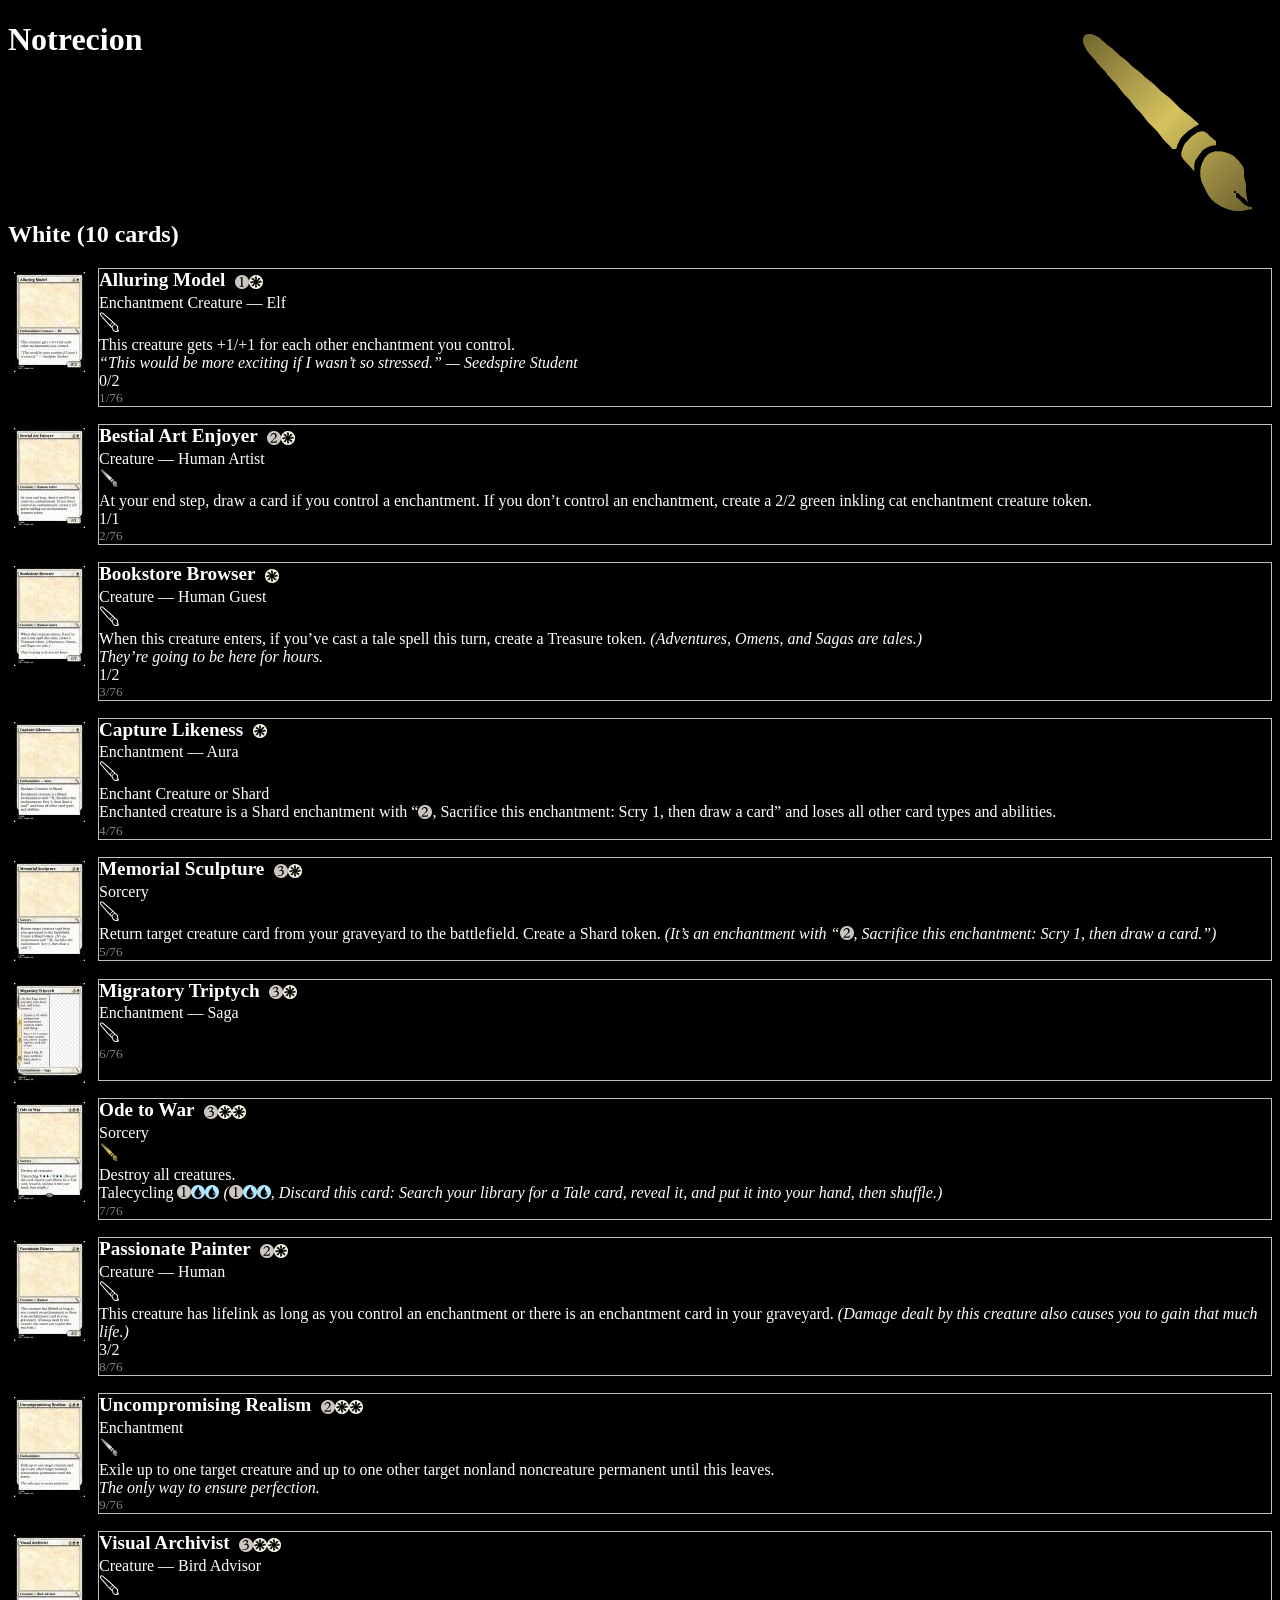
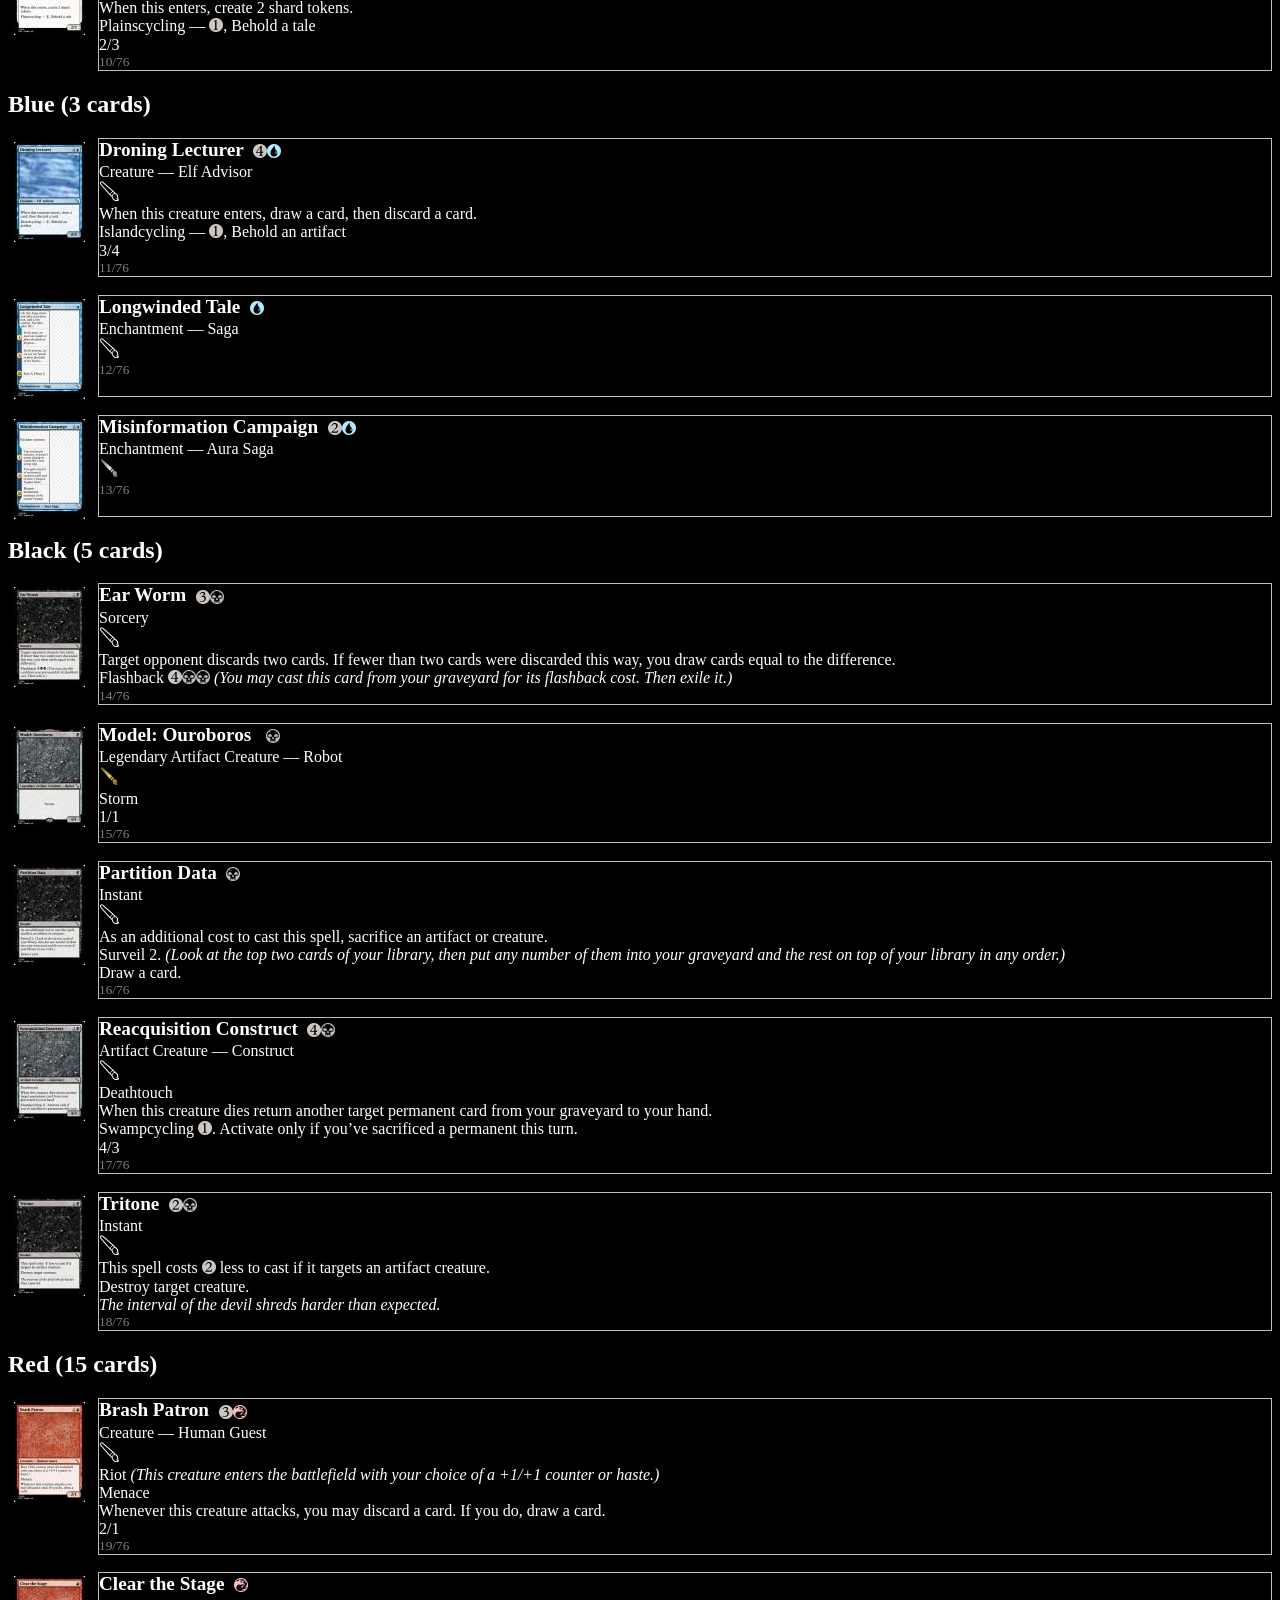
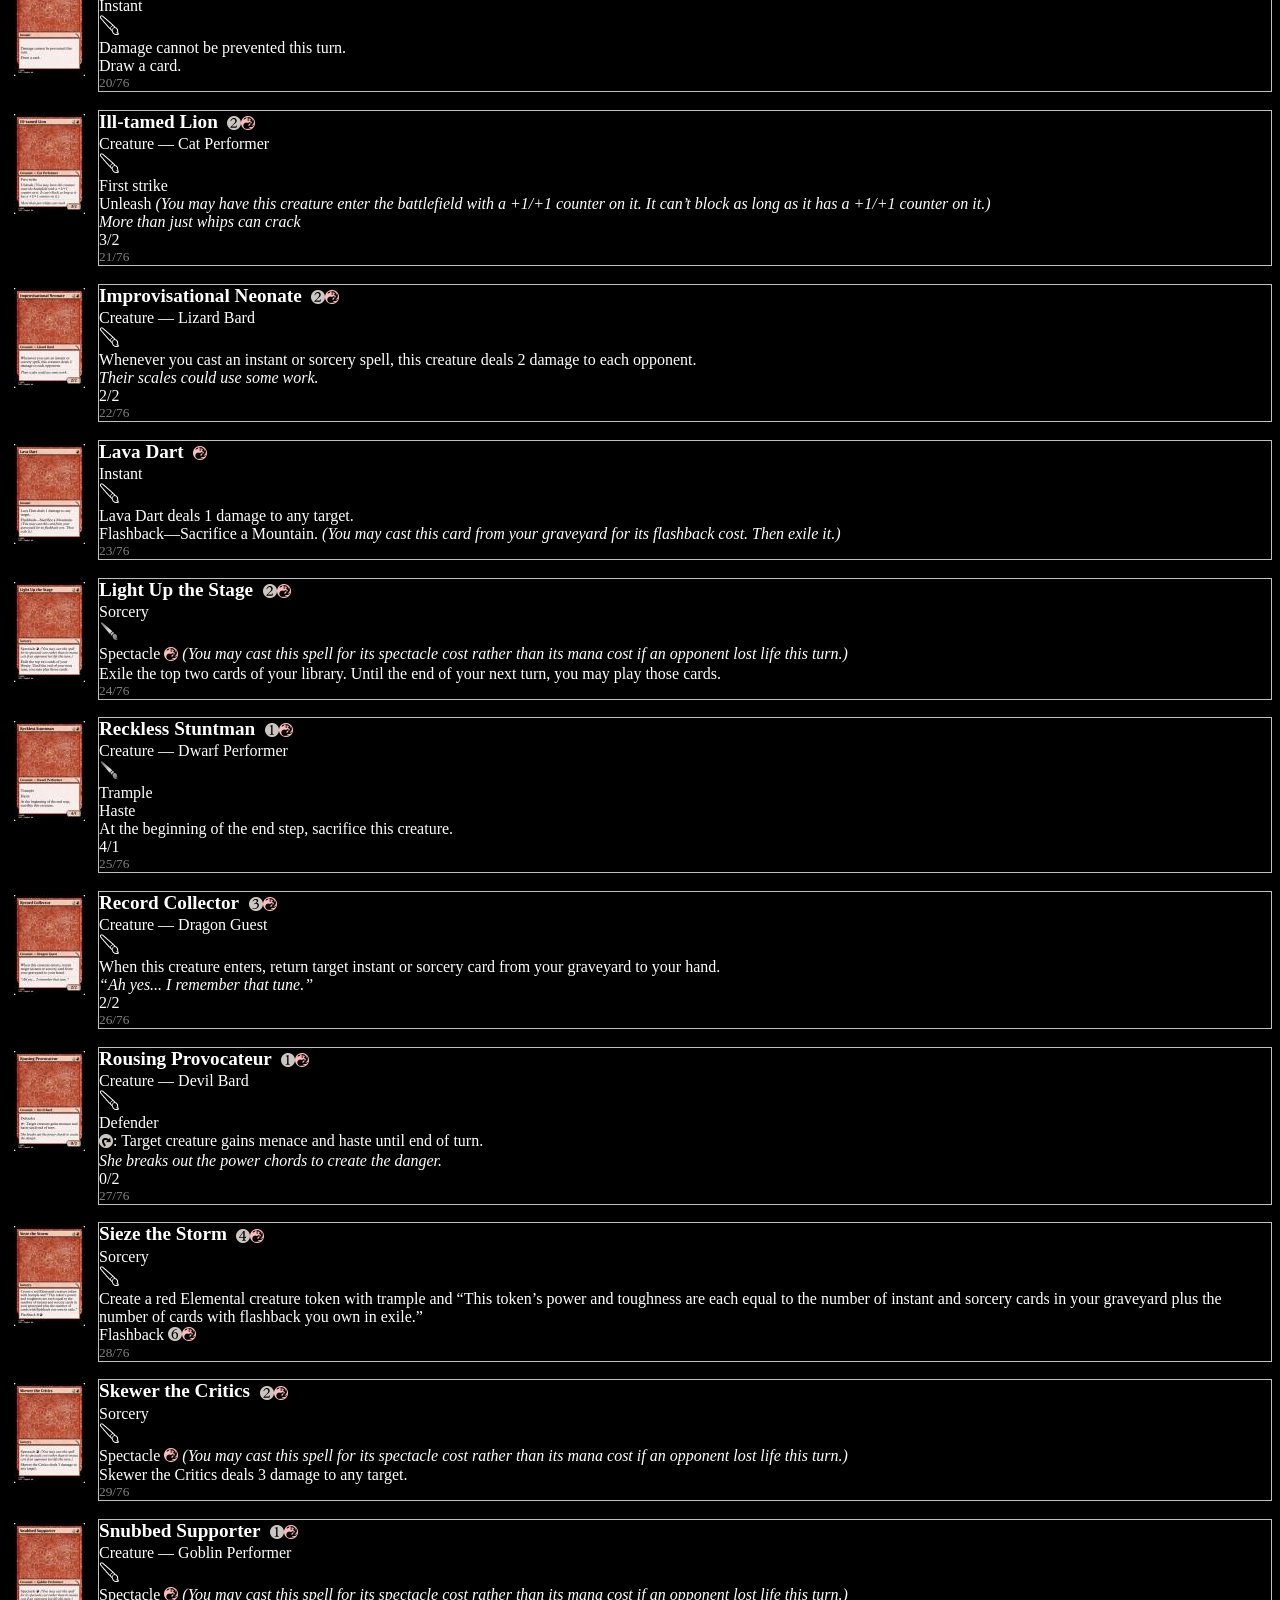
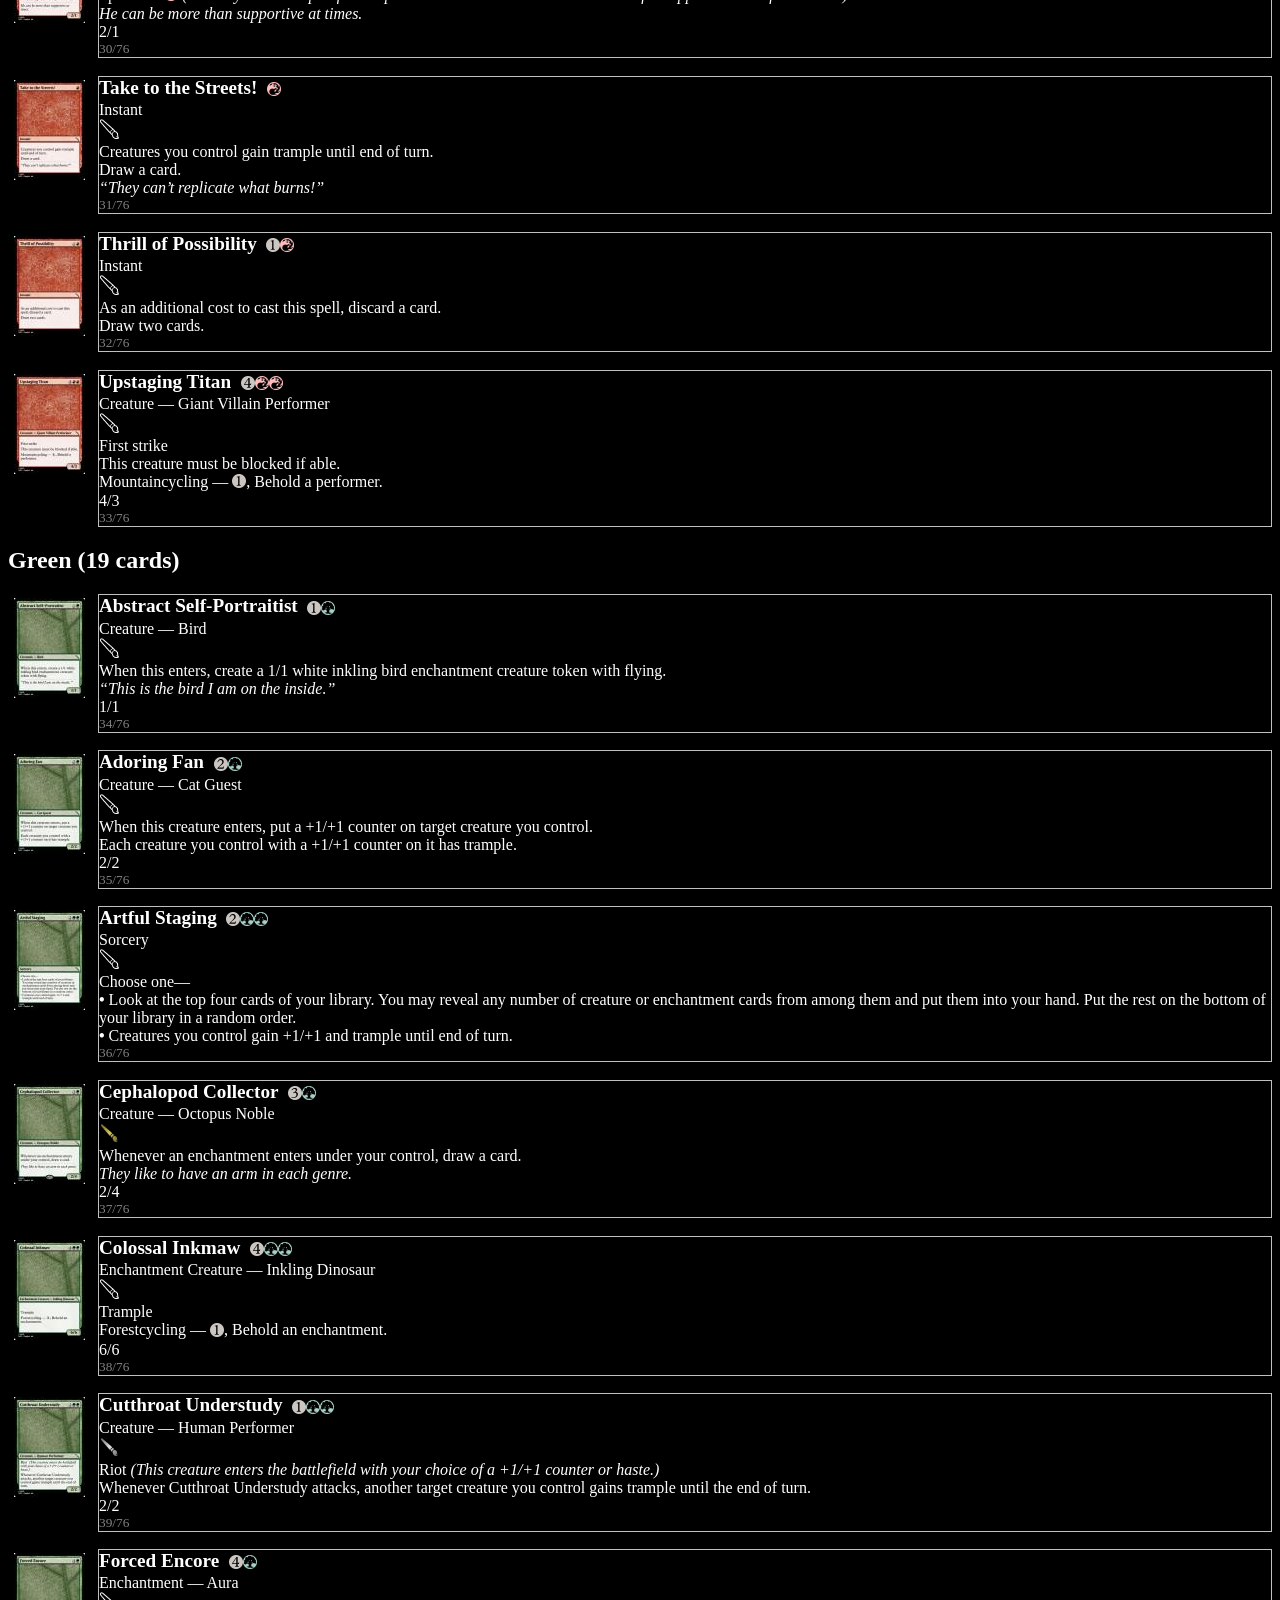
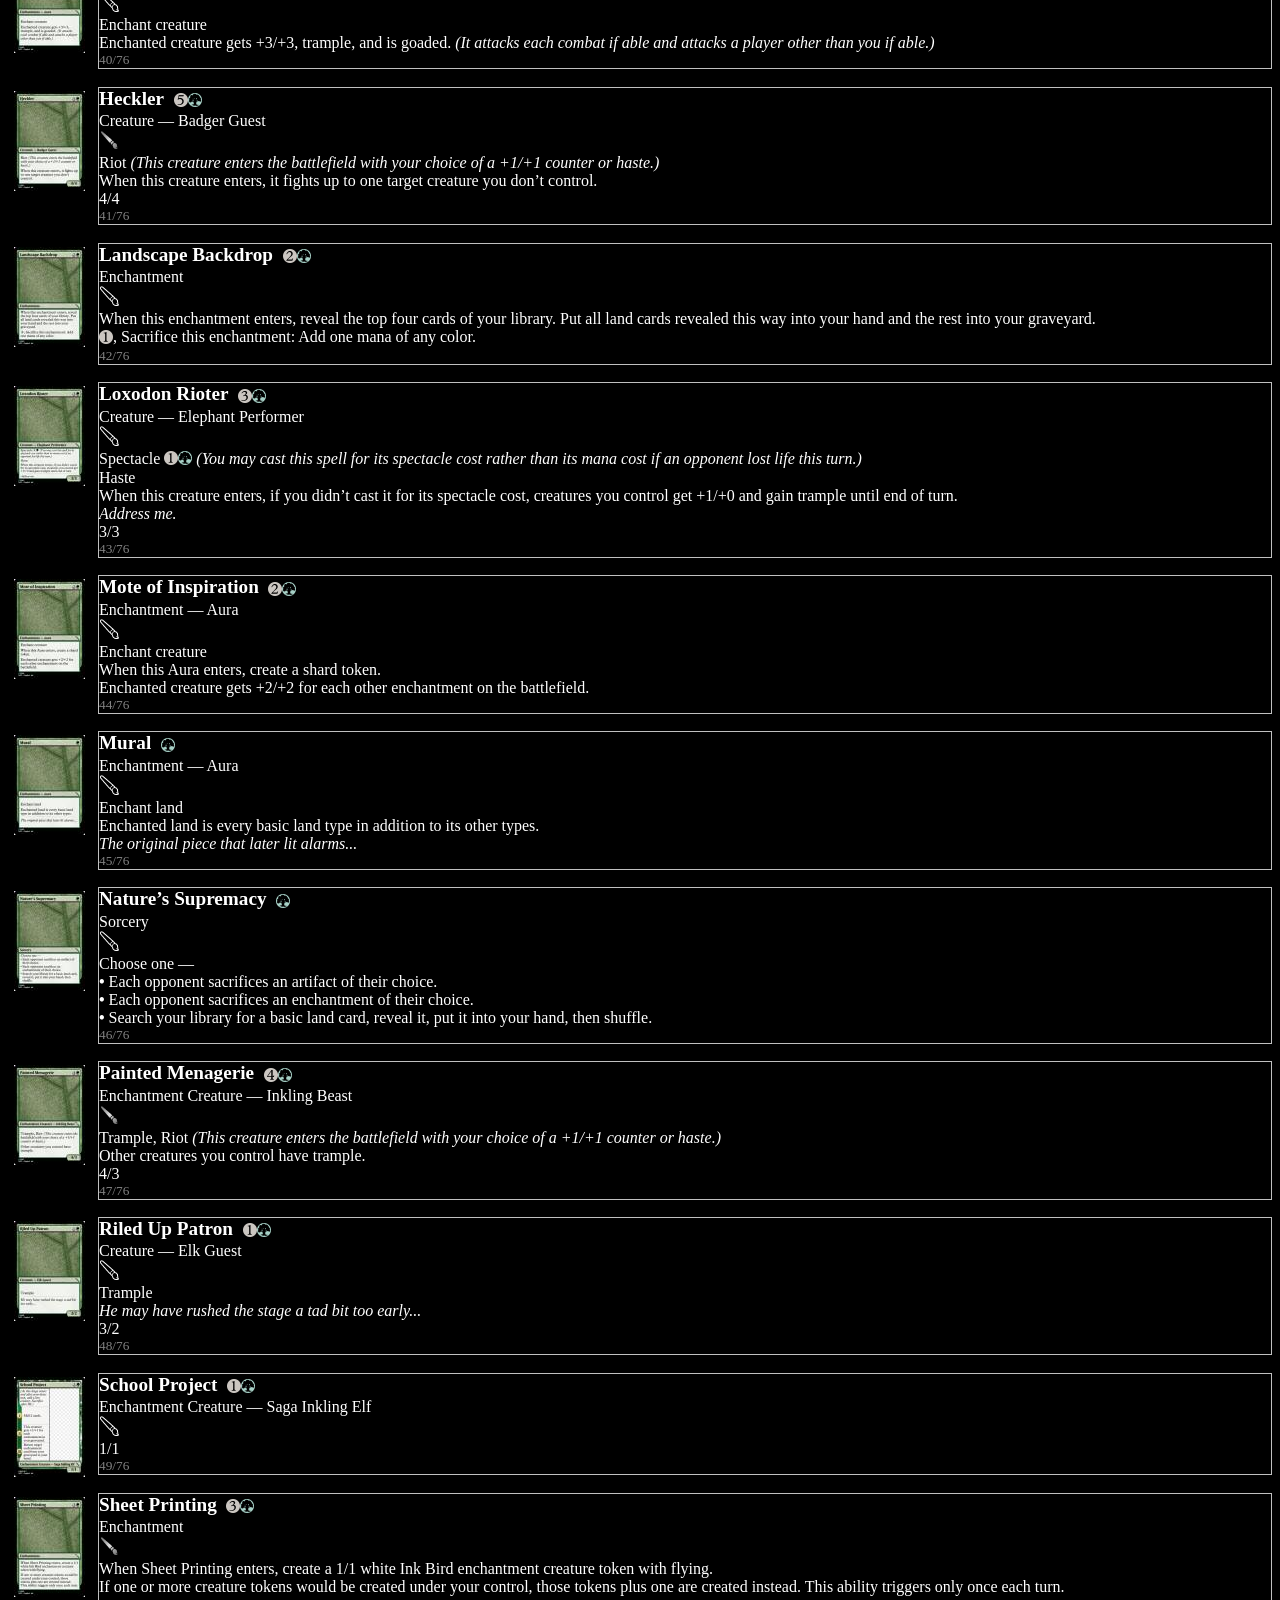
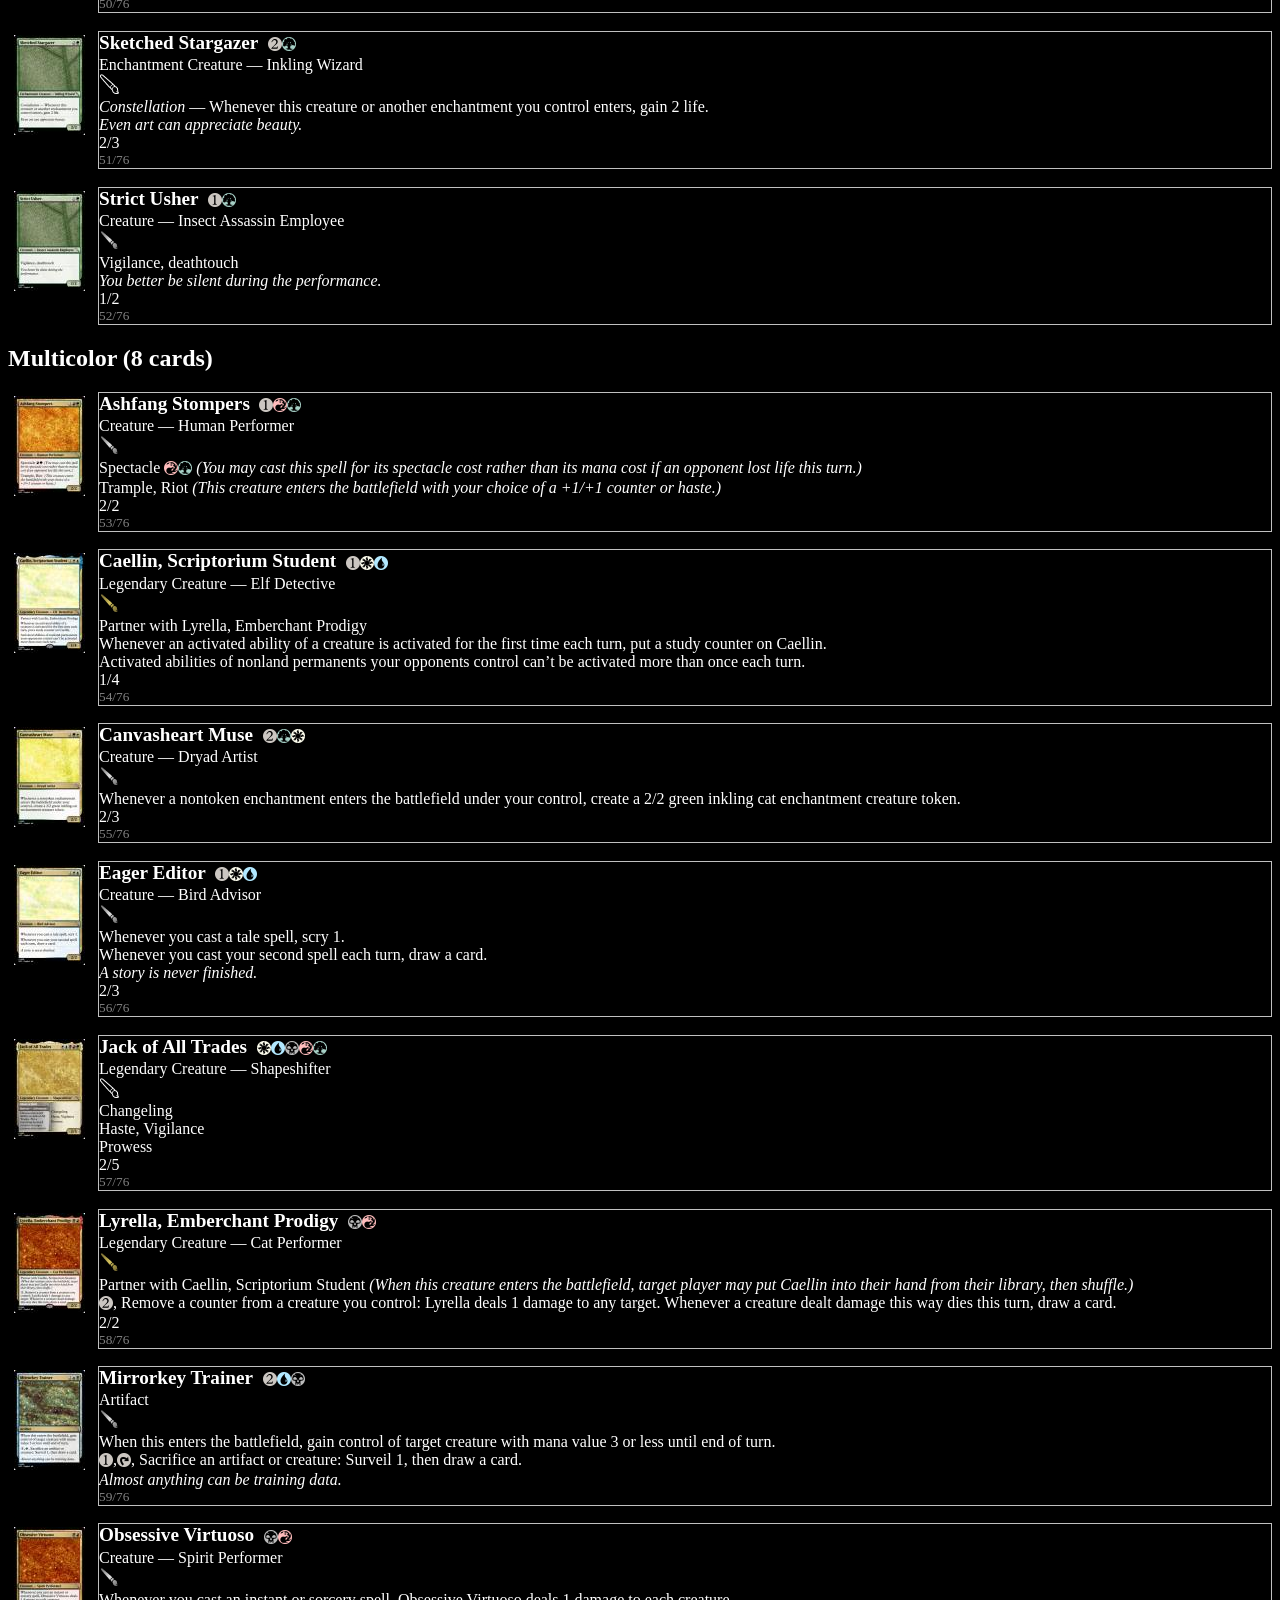
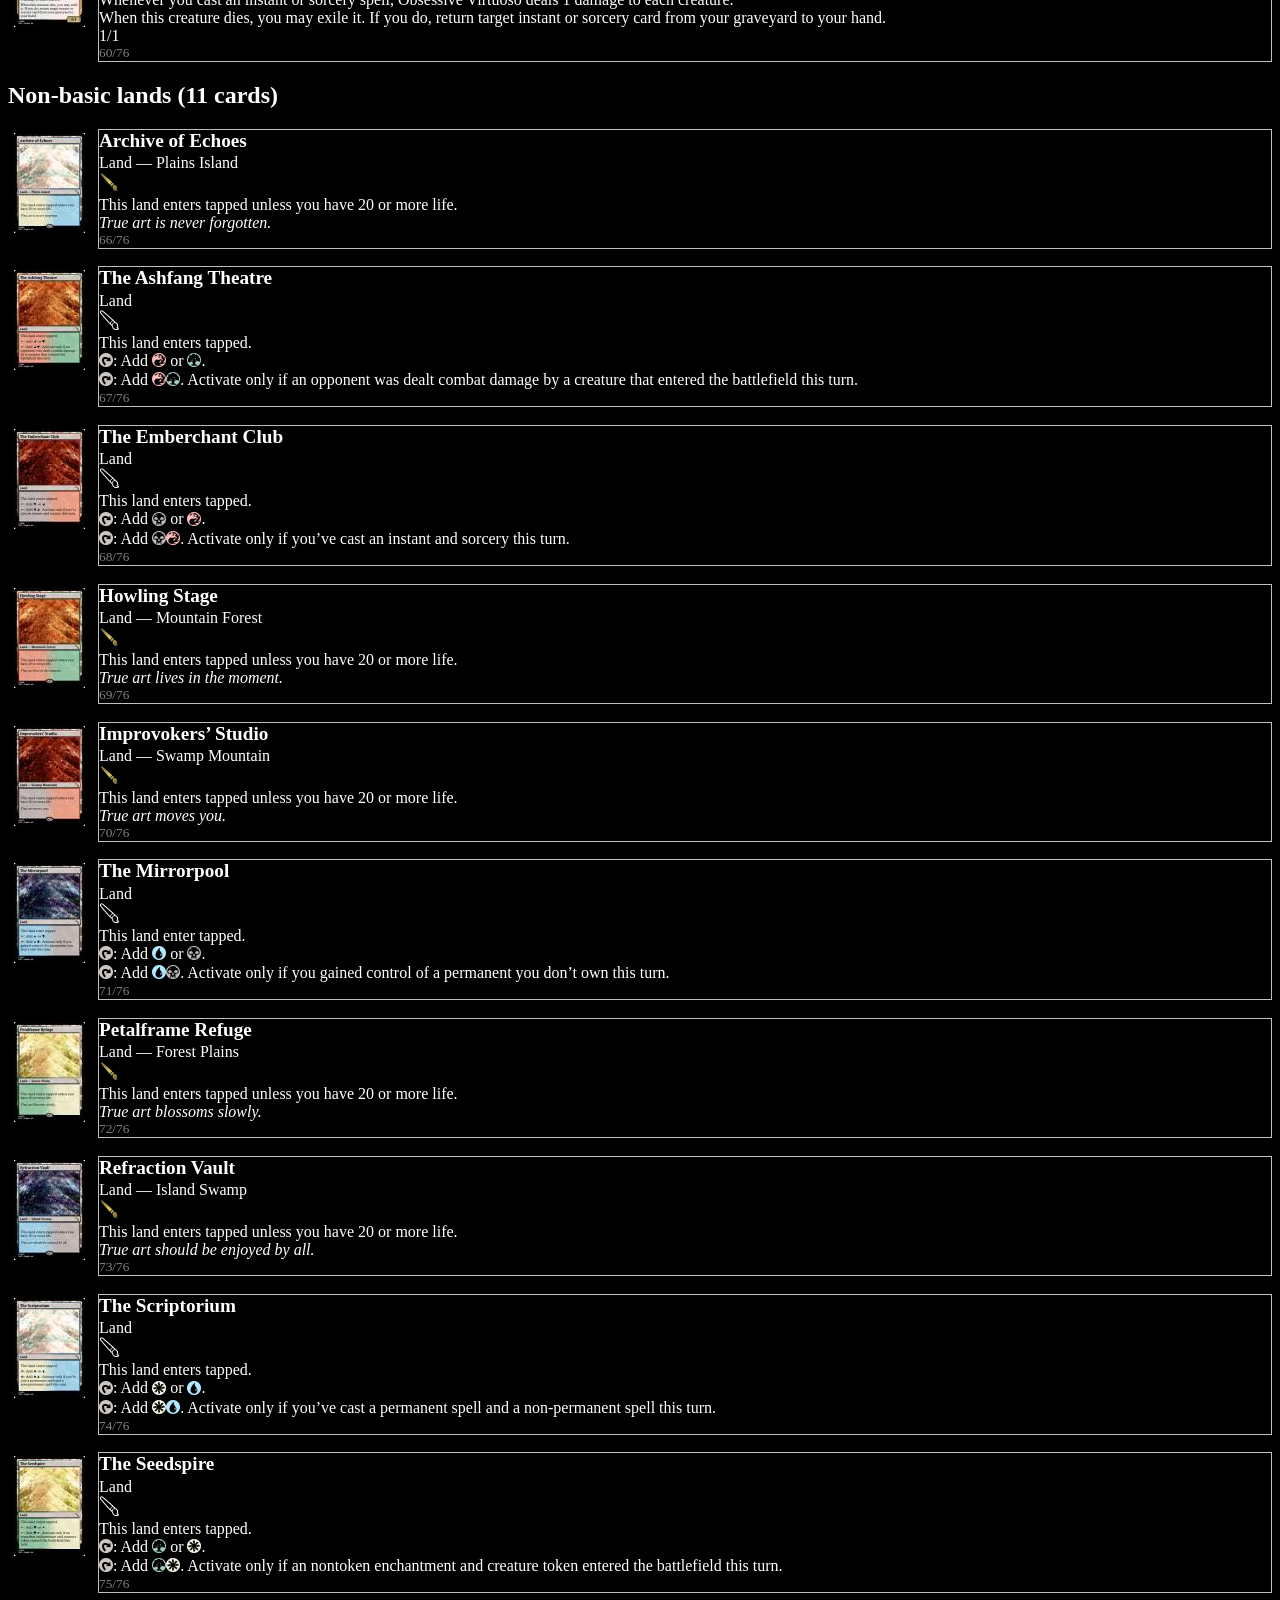
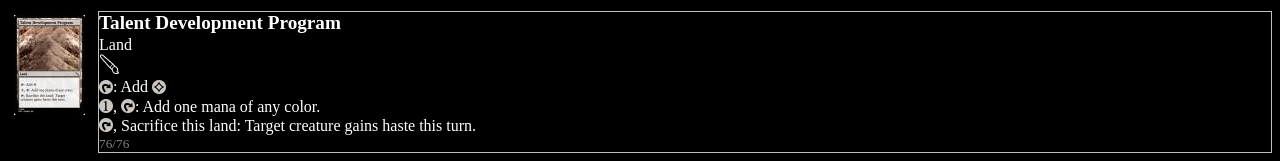
==== index-files/index.html @ d631ac0c "refactor + new cards" ====
﻿<!DOCTYPE HTML PUBLIC "-//W3C//DTD HTML 4.01//EN" "http://www.w3.org/TR/html4/strict.dtd">
<html lang='en'>
 <head>
  <title>Notrecion</title>
  <link rel='stylesheet' type='text/css' href='style.css'>
  <link rel='shortcut icon' type='image/png' href='set-icon.png'>
  <script type='text/javascript' src='script.js'></script>
  <style type='text/css'>
   body {
     background: rgb(0,0,0);
     color:      rgb(255,255,255);
     font-family: serif;
   }
  </style>
 </head>
 <body class='with-previews'>
  <img src='set-symbol.png' alt='' class='set-symbol'>
  <h1>Notrecion</h1>
  <div class='copyright'></div>
  <div class='description'></div>
  
  <h2>White (10 cards)</h2><ul class='cards'><li class='card'>
	     <a href='card54.jpg'><img src='card-preview54.jpg' alt='' class='card-image'></a>
	          <span class='name'    >Alluring Model</span><span class='casting-cost' ><img src='magic-mana-small-1.png' alt='1' width='14' height='14'><img src='magic-mana-small-W.png' alt='W' width='14' height='14'></span>
	     
	     <span class='type'         >Enchantment Creature &#8212; Elf </span>
	     <span class='rarity'       ><img src='set-symbol-common.png' alt='C' title='common'></span>
	     <span class='rule-text'    >This creature gets +1/+1 for each other enchantment you control.</span>
	     <span class='flavor-text'  >&#8220;This would be more exciting if I wasn&#8217;t so stressed.&#8221; &#8212; Seedspire Student</span>
	     <span class='pt'           >0/2</span>
	     <span class='card-number'  >1/76</span>
	  </li><li class='card'>
	     <a href='card19.jpg'><img src='card-preview19.jpg' alt='' class='card-image'></a>
	          <span class='name'    >Bestial Art Enjoyer</span><span class='casting-cost' ><img src='magic-mana-small-2.png' alt='2' width='14' height='14'><img src='magic-mana-small-W.png' alt='W' width='14' height='14'></span>
	     
	     <span class='type'         >Creature &#8212; Human Artist </span>
	     <span class='rarity'       ><img src='set-symbol-uncommon.png' alt='U' title='uncommon'></span>
	     <span class='rule-text'    >At your end step, draw a card if you control a enchantment. If you don&#8217;t control an enchantment, create a 2/2 green inkling cat enchantment creature token.</span>
	     <span class='flavor-text'  ></span>
	     <span class='pt'           >1/1</span>
	     <span class='card-number'  >2/76</span>
	  </li><li class='card'>
	     <a href='card53.jpg'><img src='card-preview53.jpg' alt='' class='card-image'></a>
	          <span class='name'    >Bookstore Browser</span><span class='casting-cost' ><img src='magic-mana-small-W.png' alt='W' width='14' height='14'></span>
	     
	     <span class='type'         >Creature &#8212; Human Guest </span>
	     <span class='rarity'       ><img src='set-symbol-common.png' alt='C' title='common'></span>
	     <span class='rule-text'    >When this creature enters, if you&#8217;ve cast a tale spell this turn, create a Treasure token. <i>(Adventures, Omens, and Sagas are tales.)</i></span>
	     <span class='flavor-text'  >They&#8217;re going to be here for hours.</span>
	     <span class='pt'           >1/2</span>
	     <span class='card-number'  >3/76</span>
	  </li><li class='card'>
	     <a href='card14.jpg'><img src='card-preview14.jpg' alt='' class='card-image'></a>
	          <span class='name'    >Capture Likeness</span><span class='casting-cost' ><img src='magic-mana-small-W.png' alt='W' width='14' height='14'></span>
	     
	     <span class='type'         >Enchantment &#8212; Aura </span>
	     <span class='rarity'       ><img src='set-symbol-common.png' alt='C' title='common'></span>
	     <span class='rule-text'    >Enchant Creature or Shard<br>
Enchanted creature is a Shard enchantment with &#8220;<span class="symbol"><img src='magic-mana-small-2.png' alt='2' width='14' height='14'></span>, Sacrifice this enchantment: Scry 1, then draw a card&#8221; and loses all other card types and abilities.</span>
	     <span class='flavor-text'  ></span>
	     <span class='pt'           ></span>
	     <span class='card-number'  >4/76</span>
	  </li><li class='card'>
	     <a href='card58.jpg'><img src='card-preview58.jpg' alt='' class='card-image'></a>
	          <span class='name'    >Memorial Sculpture</span><span class='casting-cost' ><img src='magic-mana-small-3.png' alt='3' width='14' height='14'><img src='magic-mana-small-W.png' alt='W' width='14' height='14'></span>
	     
	     <span class='type'         >Sorcery</span>
	     <span class='rarity'       ><img src='set-symbol-common.png' alt='C' title='common'></span>
	     <span class='rule-text'    >Return target creature card from your graveyard to the battlefield. Create a Shard token. <i>(It&#8217;s an enchantment with &#8220;<span class="symbol"><img src='magic-mana-small-2.png' alt='2' width='14' height='14'></span>, Sacrifice this enchantment: Scry 1, then draw a card.&#8221;)</i></span>
	     <span class='flavor-text'  ></span>
	     <span class='pt'           ></span>
	     <span class='card-number'  >5/76</span>
	  </li><li class='card'>
	     <a href='card56.jpg'><img src='card-preview56.jpg' alt='' class='card-image'></a>
	          <span class='name'    >Migratory Triptych</span><span class='casting-cost' ><img src='magic-mana-small-3.png' alt='3' width='14' height='14'><img src='magic-mana-small-W.png' alt='W' width='14' height='14'></span>
	     
	     <span class='type'         >Enchantment &#8212; Saga </span>
	     <span class='rarity'       ><img src='set-symbol-common.png' alt='C' title='common'></span>
	     <span class='rule-text'    ></span>
	     <span class='flavor-text'  ></span>
	     <span class='pt'           ></span>
	     <span class='card-number'  >6/76</span>
	  </li><li class='card'>
	     <a href='card46.jpg'><img src='card-preview46.jpg' alt='' class='card-image'></a>
	          <span class='name'    >Ode to War</span><span class='casting-cost' ><img src='magic-mana-small-3.png' alt='3' width='14' height='14'><img src='magic-mana-small-W.png' alt='W' width='14' height='14'><img src='magic-mana-small-W.png' alt='W' width='14' height='14'></span>
	     
	     <span class='type'         >Sorcery</span>
	     <span class='rarity'       ><img src='set-symbol-rare.png' alt='R' title='rare'></span>
	     <span class='rule-text'    >Destroy all creatures.<br>
Talecycling <span class="symbol"><img src='magic-mana-small-1.png' alt='1' width='14' height='14'><img src='magic-mana-small-U.png' alt='U' width='14' height='14'><img src='magic-mana-small-U.png' alt='U' width='14' height='14'></span> <i>(<span class="symbol"><img src='magic-mana-small-1.png' alt='1' width='14' height='14'><img src='magic-mana-small-U.png' alt='U' width='14' height='14'><img src='magic-mana-small-U.png' alt='U' width='14' height='14'></span>, Discard this card: Search your library for a Tale card, reveal it, and put it into your hand, then shuffle.)</i></span>
	     <span class='flavor-text'  ></span>
	     <span class='pt'           ></span>
	     <span class='card-number'  >7/76</span>
	  </li><li class='card'>
	     <a href='card55.jpg'><img src='card-preview55.jpg' alt='' class='card-image'></a>
	          <span class='name'    >Passionate Painter</span><span class='casting-cost' ><img src='magic-mana-small-2.png' alt='2' width='14' height='14'><img src='magic-mana-small-W.png' alt='W' width='14' height='14'></span>
	     
	     <span class='type'         >Creature &#8212; Human </span>
	     <span class='rarity'       ><img src='set-symbol-common.png' alt='C' title='common'></span>
	     <span class='rule-text'    >This creature has lifelink as long as you control an enchantment or there is an enchantment card in your graveyard. <i>(Damage dealt by this creature also causes you to gain that much life.)</i></span>
	     <span class='flavor-text'  ></span>
	     <span class='pt'           >3/2</span>
	     <span class='card-number'  >8/76</span>
	  </li><li class='card'>
	     <a href='card57.jpg'><img src='card-preview57.jpg' alt='' class='card-image'></a>
	          <span class='name'    >Uncompromising Realism</span><span class='casting-cost' ><img src='magic-mana-small-2.png' alt='2' width='14' height='14'><img src='magic-mana-small-W.png' alt='W' width='14' height='14'><img src='magic-mana-small-W.png' alt='W' width='14' height='14'></span>
	     
	     <span class='type'         >Enchantment</span>
	     <span class='rarity'       ><img src='set-symbol-uncommon.png' alt='U' title='uncommon'></span>
	     <span class='rule-text'    >Exile up to one target creature and up to one other target nonland noncreature permanent until this leaves.</span>
	     <span class='flavor-text'  >The only way to ensure perfection.</span>
	     <span class='pt'           ></span>
	     <span class='card-number'  >9/76</span>
	  </li><li class='card'>
	     <a href='card42.jpg'><img src='card-preview42.jpg' alt='' class='card-image'></a>
	          <span class='name'    >Visual Archivist</span><span class='casting-cost' ><img src='magic-mana-small-3.png' alt='3' width='14' height='14'><img src='magic-mana-small-W.png' alt='W' width='14' height='14'><img src='magic-mana-small-W.png' alt='W' width='14' height='14'></span>
	     
	     <span class='type'         >Creature &#8212; Bird Advisor </span>
	     <span class='rarity'       ><img src='set-symbol-common.png' alt='C' title='common'></span>
	     <span class='rule-text'    >When this enters, create 2 shard tokens.<br>
Plainscycling &#8212; <span class="symbol"><img src='magic-mana-small-1.png' alt='1' width='14' height='14'></span>, Behold a tale</span>
	     <span class='flavor-text'  ></span>
	     <span class='pt'           >2/3</span>
	     <span class='card-number'  >10/76</span>
	  </li></ul><h2>Blue (3 cards)</h2><ul class='cards'><li class='card'>
	     <a href='card43.jpg'><img src='card-preview43.jpg' alt='' class='card-image'></a>
	          <span class='name'    >Droning Lecturer</span><span class='casting-cost' ><img src='magic-mana-small-4.png' alt='4' width='14' height='14'><img src='magic-mana-small-U.png' alt='U' width='14' height='14'></span>
	     
	     <span class='type'         >Creature &#8212; Elf  Advisor </span>
	     <span class='rarity'       ><img src='set-symbol-common.png' alt='C' title='common'></span>
	     <span class='rule-text'    >When this creature enters, draw a card, then discard a card.<br>
Islandcycling &#8212; <span class="symbol"><img src='magic-mana-small-1.png' alt='1' width='14' height='14'></span>, Behold an artifact</span>
	     <span class='flavor-text'  ></span>
	     <span class='pt'           >3/4</span>
	     <span class='card-number'  >11/76</span>
	  </li><li class='card'>
	     <a href='card12.jpg'><img src='card-preview12.jpg' alt='' class='card-image'></a>
	          <span class='name'    >Longwinded Tale</span><span class='casting-cost' ><img src='magic-mana-small-U.png' alt='U' width='14' height='14'></span>
	     
	     <span class='type'         >Enchantment &#8212; Saga </span>
	     <span class='rarity'       ><img src='set-symbol-common.png' alt='C' title='common'></span>
	     <span class='rule-text'    ></span>
	     <span class='flavor-text'  ></span>
	     <span class='pt'           ></span>
	     <span class='card-number'  >12/76</span>
	  </li><li class='card'>
	     <a href='card39.jpg'><img src='card-preview39.jpg' alt='' class='card-image'></a>
	          <span class='name'    >Misinformation Campaign</span><span class='casting-cost' ><img src='magic-mana-small-2.png' alt='2' width='14' height='14'><img src='magic-mana-small-U.png' alt='U' width='14' height='14'></span>
	     
	     <span class='type'         >Enchantment &#8212; Aura Saga </span>
	     <span class='rarity'       ><img src='set-symbol-uncommon.png' alt='U' title='uncommon'></span>
	     <span class='rule-text'    ></span>
	     <span class='flavor-text'  ></span>
	     <span class='pt'           ></span>
	     <span class='card-number'  >13/76</span>
	  </li></ul><h2>Black (5 cards)</h2><ul class='cards'><li class='card'>
	     <a href='card71.jpg'><img src='card-preview71.jpg' alt='' class='card-image'></a>
	          <span class='name'    >Ear Worm</span><span class='casting-cost' ><img src='magic-mana-small-3.png' alt='3' width='14' height='14'><img src='magic-mana-small-B.png' alt='B' width='14' height='14'></span>
	     
	     <span class='type'         >Sorcery</span>
	     <span class='rarity'       ><img src='set-symbol-common.png' alt='C' title='common'></span>
	     <span class='rule-text'    >Target opponent discards two cards. If fewer than two cards were discarded this way, you draw cards equal to the difference.<br>
Flashback <span class="symbol"><img src='magic-mana-small-4.png' alt='4' width='14' height='14'><img src='magic-mana-small-B.png' alt='B' width='14' height='14'><img src='magic-mana-small-B.png' alt='B' width='14' height='14'></span> <i>(You may cast this card from your graveyard for its flashback cost. Then exile it.)</i></span>
	     <span class='flavor-text'  ></span>
	     <span class='pt'           ></span>
	     <span class='card-number'  >14/76</span>
	  </li><li class='card'>
	     <a href='card0.jpg'><img src='card-preview0.jpg' alt='' class='card-image'></a>
	          <span class='name'    >Model: Ouroboros </span><span class='casting-cost' ><img src='magic-mana-small-B.png' alt='B' width='14' height='14'></span>
	     
	     <span class='type'         >Legendary Artifact Creature &#8212; Robot </span>
	     <span class='rarity'       ><img src='set-symbol-rare.png' alt='R' title='rare'></span>
	     <span class='rule-text'    >Storm</span>
	     <span class='flavor-text'  ></span>
	     <span class='pt'           >1/1</span>
	     <span class='card-number'  >15/76</span>
	  </li><li class='card'>
	     <a href='card13.jpg'><img src='card-preview13.jpg' alt='' class='card-image'></a>
	          <span class='name'    >Partition Data</span><span class='casting-cost' ><img src='magic-mana-small-B.png' alt='B' width='14' height='14'></span>
	     
	     <span class='type'         >Instant</span>
	     <span class='rarity'       ><img src='set-symbol-common.png' alt='C' title='common'></span>
	     <span class='rule-text'    >As an additional cost to cast this spell, sacrifice an artifact or creature.<br>
Surveil 2. <i>(Look at the top two cards of your library, then put any number of them into your graveyard and the rest on top of your library in any order.)</i><br>
Draw a card.</span>
	     <span class='flavor-text'  ></span>
	     <span class='pt'           ></span>
	     <span class='card-number'  >16/76</span>
	  </li><li class='card'>
	     <a href='card44.jpg'><img src='card-preview44.jpg' alt='' class='card-image'></a>
	          <span class='name'    >Reacquisition Construct</span><span class='casting-cost' ><img src='magic-mana-small-4.png' alt='4' width='14' height='14'><img src='magic-mana-small-B.png' alt='B' width='14' height='14'></span>
	     
	     <span class='type'         >Artifact Creature &#8212; Construct </span>
	     <span class='rarity'       ><img src='set-symbol-common.png' alt='C' title='common'></span>
	     <span class='rule-text'    >Deathtouch<br>
When this creature dies return another target permanent card from your graveyard to your hand.<br>
Swampcycling <span class="symbol"><img src='magic-mana-small-1.png' alt='1' width='14' height='14'></span>. Activate only if you&#8217;ve sacrificed a permanent this turn.</span>
	     <span class='flavor-text'  ></span>
	     <span class='pt'           >4/3</span>
	     <span class='card-number'  >17/76</span>
	  </li><li class='card'>
	     <a href='card70.jpg'><img src='card-preview70.jpg' alt='' class='card-image'></a>
	          <span class='name'    >Tritone</span><span class='casting-cost' ><img src='magic-mana-small-2.png' alt='2' width='14' height='14'><img src='magic-mana-small-B.png' alt='B' width='14' height='14'></span>
	     
	     <span class='type'         >Instant</span>
	     <span class='rarity'       ><img src='set-symbol-common.png' alt='C' title='common'></span>
	     <span class='rule-text'    >This spell costs <span class="symbol"><img src='magic-mana-small-2.png' alt='2' width='14' height='14'></span> less to cast if it targets an artifact creature.<br>
Destroy target creature.</span>
	     <span class='flavor-text'  >The interval of the devil shreds harder than expected.</span>
	     <span class='pt'           ></span>
	     <span class='card-number'  >18/76</span>
	  </li></ul><h2>Red (15 cards)</h2><ul class='cards'><li class='card'>
	     <a href='card68.jpg'><img src='card-preview68.jpg' alt='' class='card-image'></a>
	          <span class='name'    >Brash Patron</span><span class='casting-cost' ><img src='magic-mana-small-3.png' alt='3' width='14' height='14'><img src='magic-mana-small-R.png' alt='R' width='14' height='14'></span>
	     
	     <span class='type'         >Creature &#8212; Human Guest </span>
	     <span class='rarity'       ><img src='set-symbol-common.png' alt='C' title='common'></span>
	     <span class='rule-text'    >Riot <i>(This creature enters the battlefield with your choice of a +1/+1 counter or haste.)</i><br>
Menace<br>
Whenever this creature attacks, you may discard a card. If you do, draw a card.</span>
	     <span class='flavor-text'  ></span>
	     <span class='pt'           >2/1</span>
	     <span class='card-number'  >19/76</span>
	  </li><li class='card'>
	     <a href='card27.jpg'><img src='card-preview27.jpg' alt='' class='card-image'></a>
	          <span class='name'    >Clear the Stage</span><span class='casting-cost' ><img src='magic-mana-small-R.png' alt='R' width='14' height='14'></span>
	     
	     <span class='type'         >Instant</span>
	     <span class='rarity'       ><img src='set-symbol-common.png' alt='C' title='common'></span>
	     <span class='rule-text'    >Damage cannot be prevented this turn.<br>
Draw a card.</span>
	     <span class='flavor-text'  ></span>
	     <span class='pt'           ></span>
	     <span class='card-number'  >20/76</span>
	  </li><li class='card'>
	     <a href='card69.jpg'><img src='card-preview69.jpg' alt='' class='card-image'></a>
	          <span class='name'    >Ill-tamed Lion</span><span class='casting-cost' ><img src='magic-mana-small-2.png' alt='2' width='14' height='14'><img src='magic-mana-small-R.png' alt='R' width='14' height='14'></span>
	     
	     <span class='type'         >Creature &#8212; Cat Performer </span>
	     <span class='rarity'       ><img src='set-symbol-common.png' alt='C' title='common'></span>
	     <span class='rule-text'    >First strike<br>
Unleash <i>(You may have this creature enter the battlefield with a +1/+1 counter on it. It can&#8217;t block as long as it has a +1/+1 counter on it.)</i></span>
	     <span class='flavor-text'  >More than just whips can crack</span>
	     <span class='pt'           >3/2</span>
	     <span class='card-number'  >21/76</span>
	  </li><li class='card'>
	     <a href='card74.jpg'><img src='card-preview74.jpg' alt='' class='card-image'></a>
	          <span class='name'    >Improvisational Neonate</span><span class='casting-cost' ><img src='magic-mana-small-2.png' alt='2' width='14' height='14'><img src='magic-mana-small-R.png' alt='R' width='14' height='14'></span>
	     
	     <span class='type'         >Creature &#8212; Lizard Bard </span>
	     <span class='rarity'       ><img src='set-symbol-common.png' alt='C' title='common'></span>
	     <span class='rule-text'    >Whenever you cast an instant or sorcery spell, this creature deals 2 damage to each opponent.</span>
	     <span class='flavor-text'  >Their scales could use some work.</span>
	     <span class='pt'           >2/2</span>
	     <span class='card-number'  >22/76</span>
	  </li><li class='card'>
	     <a href='card62.jpg'><img src='card-preview62.jpg' alt='' class='card-image'></a>
	          <span class='name'    >Lava Dart</span><span class='casting-cost' ><img src='magic-mana-small-R.png' alt='R' width='14' height='14'></span>
	     
	     <span class='type'         >Instant</span>
	     <span class='rarity'       ><img src='set-symbol-common.png' alt='C' title='common'></span>
	     <span class='rule-text'    >Lava Dart deals 1 damage to any target.<br>
Flashback&#8212;Sacrifice a Mountain. <i>(You may cast this card from your graveyard for its flashback cost. Then exile it.)</i></span>
	     <span class='flavor-text'  ></span>
	     <span class='pt'           ></span>
	     <span class='card-number'  >23/76</span>
	  </li><li class='card'>
	     <a href='card67.jpg'><img src='card-preview67.jpg' alt='' class='card-image'></a>
	          <span class='name'    >Light Up the Stage</span><span class='casting-cost' ><img src='magic-mana-small-2.png' alt='2' width='14' height='14'><img src='magic-mana-small-R.png' alt='R' width='14' height='14'></span>
	     
	     <span class='type'         >Sorcery</span>
	     <span class='rarity'       ><img src='set-symbol-uncommon.png' alt='U' title='uncommon'></span>
	     <span class='rule-text'    >Spectacle <span class="symbol"><img src='magic-mana-small-R.png' alt='R' width='14' height='14'></span> <i>(You may cast this spell for its spectacle cost rather than its mana cost if an opponent lost life this turn.)</i><br>
Exile the top two cards of your library. Until the end of your next turn, you may play those cards.</span>
	     <span class='flavor-text'  ></span>
	     <span class='pt'           ></span>
	     <span class='card-number'  >24/76</span>
	  </li><li class='card'>
	     <a href='card22.jpg'><img src='card-preview22.jpg' alt='' class='card-image'></a>
	          <span class='name'    >Reckless Stuntman</span><span class='casting-cost' ><img src='magic-mana-small-1.png' alt='1' width='14' height='14'><img src='magic-mana-small-R.png' alt='R' width='14' height='14'></span>
	     
	     <span class='type'         >Creature &#8212; Dwarf Performer </span>
	     <span class='rarity'       ><img src='set-symbol-uncommon.png' alt='U' title='uncommon'></span>
	     <span class='rule-text'    >Trample<br>
Haste<br>
At the beginning of the end step, sacrifice this creature.</span>
	     <span class='flavor-text'  ></span>
	     <span class='pt'           >4/1</span>
	     <span class='card-number'  >25/76</span>
	  </li><li class='card'>
	     <a href='card75.jpg'><img src='card-preview75.jpg' alt='' class='card-image'></a>
	          <span class='name'    >Record Collector</span><span class='casting-cost' ><img src='magic-mana-small-3.png' alt='3' width='14' height='14'><img src='magic-mana-small-R.png' alt='R' width='14' height='14'></span>
	     
	     <span class='type'         >Creature &#8212; Dragon Guest </span>
	     <span class='rarity'       ><img src='set-symbol-common.png' alt='C' title='common'></span>
	     <span class='rule-text'    >When this creature enters, return target instant or sorcery card from your graveyard to your hand.</span>
	     <span class='flavor-text'  >&#8220;Ah yes... I remember that tune.&#8221;</span>
	     <span class='pt'           >2/2</span>
	     <span class='card-number'  >26/76</span>
	  </li><li class='card'>
	     <a href='card60.jpg'><img src='card-preview60.jpg' alt='' class='card-image'></a>
	          <span class='name'    >Rousing Provocateur</span><span class='casting-cost' ><img src='magic-mana-small-1.png' alt='1' width='14' height='14'><img src='magic-mana-small-R.png' alt='R' width='14' height='14'></span>
	     
	     <span class='type'         >Creature &#8212; Devil Bard </span>
	     <span class='rarity'       ><img src='set-symbol-common.png' alt='C' title='common'></span>
	     <span class='rule-text'    >Defender<br>
<span class="symbol"><img src='magic-mana-small-T.png' alt='T' width='14' height='14'></span>: Target creature gains menace and haste until end of turn.</span>
	     <span class='flavor-text'  >She breaks out the power chords to create the danger.</span>
	     <span class='pt'           >0/2</span>
	     <span class='card-number'  >27/76</span>
	  </li><li class='card'>
	     <a href='card73.jpg'><img src='card-preview73.jpg' alt='' class='card-image'></a>
	          <span class='name'    >Sieze the Storm</span><span class='casting-cost' ><img src='magic-mana-small-4.png' alt='4' width='14' height='14'><img src='magic-mana-small-R.png' alt='R' width='14' height='14'></span>
	     
	     <span class='type'         >Sorcery</span>
	     <span class='rarity'       ><img src='set-symbol-common.png' alt='C' title='common'></span>
	     <span class='rule-text'    >Create a red Elemental creature token with trample and &#8220;This token&#8217;s power and toughness are each equal to the number of instant and sorcery cards in your graveyard plus the number of cards with flashback you own in exile.&#8221;<br>
Flashback <span class="symbol"><img src='magic-mana-small-6.png' alt='6' width='14' height='14'><img src='magic-mana-small-R.png' alt='R' width='14' height='14'></span></span>
	     <span class='flavor-text'  ></span>
	     <span class='pt'           ></span>
	     <span class='card-number'  >28/76</span>
	  </li><li class='card'>
	     <a href='card66.jpg'><img src='card-preview66.jpg' alt='' class='card-image'></a>
	          <span class='name'    >Skewer the Critics</span><span class='casting-cost' ><img src='magic-mana-small-2.png' alt='2' width='14' height='14'><img src='magic-mana-small-R.png' alt='R' width='14' height='14'></span>
	     
	     <span class='type'         >Sorcery</span>
	     <span class='rarity'       ><img src='set-symbol-common.png' alt='C' title='common'></span>
	     <span class='rule-text'    >Spectacle <span class="symbol"><img src='magic-mana-small-R.png' alt='R' width='14' height='14'></span> <i>(You may cast this spell for its spectacle cost rather than its mana cost if an opponent lost life this turn.)</i><br>
Skewer the Critics deals 3 damage to any target.</span>
	     <span class='flavor-text'  ></span>
	     <span class='pt'           ></span>
	     <span class='card-number'  >29/76</span>
	  </li><li class='card'>
	     <a href='card61.jpg'><img src='card-preview61.jpg' alt='' class='card-image'></a>
	          <span class='name'    >Snubbed Supporter</span><span class='casting-cost' ><img src='magic-mana-small-1.png' alt='1' width='14' height='14'><img src='magic-mana-small-R.png' alt='R' width='14' height='14'></span>
	     
	     <span class='type'         >Creature &#8212; Goblin Performer </span>
	     <span class='rarity'       ><img src='set-symbol-common.png' alt='C' title='common'></span>
	     <span class='rule-text'    >Spectacle <span class="symbol"><img src='magic-mana-small-R.png' alt='R' width='14' height='14'></span> <i>(You may cast this spell for its spectacle cost rather than its mana cost if an opponent lost life this turn.)</i></span>
	     <span class='flavor-text'  >He can be more than supportive at times.</span>
	     <span class='pt'           >2/1</span>
	     <span class='card-number'  >30/76</span>
	  </li><li class='card'>
	     <a href='card11.jpg'><img src='card-preview11.jpg' alt='' class='card-image'></a>
	          <span class='name'    >Take to the Streets!</span><span class='casting-cost' ><img src='magic-mana-small-R.png' alt='R' width='14' height='14'></span>
	     
	     <span class='type'         >Instant</span>
	     <span class='rarity'       ><img src='set-symbol-common.png' alt='C' title='common'></span>
	     <span class='rule-text'    >Creatures you control gain trample until end of turn.<br>
Draw a card.</span>
	     <span class='flavor-text'  >&#8220;They can&#8217;t replicate what burns!&#8221;</span>
	     <span class='pt'           ></span>
	     <span class='card-number'  >31/76</span>
	  </li><li class='card'>
	     <a href='card72.jpg'><img src='card-preview72.jpg' alt='' class='card-image'></a>
	          <span class='name'    >Thrill of Possibility</span><span class='casting-cost' ><img src='magic-mana-small-1.png' alt='1' width='14' height='14'><img src='magic-mana-small-R.png' alt='R' width='14' height='14'></span>
	     
	     <span class='type'         >Instant</span>
	     <span class='rarity'       ><img src='set-symbol-common.png' alt='C' title='common'></span>
	     <span class='rule-text'    >As an additional cost to cast this spell, discard a card.<br>
Draw two cards.</span>
	     <span class='flavor-text'  ></span>
	     <span class='pt'           ></span>
	     <span class='card-number'  >32/76</span>
	  </li><li class='card'>
	     <a href='card45.jpg'><img src='card-preview45.jpg' alt='' class='card-image'></a>
	          <span class='name'    >Upstaging Titan</span><span class='casting-cost' ><img src='magic-mana-small-4.png' alt='4' width='14' height='14'><img src='magic-mana-small-R.png' alt='R' width='14' height='14'><img src='magic-mana-small-R.png' alt='R' width='14' height='14'></span>
	     
	     <span class='type'         >Creature &#8212; Giant Villain Performer </span>
	     <span class='rarity'       ><img src='set-symbol-common.png' alt='C' title='common'></span>
	     <span class='rule-text'    >First strike<br>
This creature must be blocked if able.<br>
Mountaincycling &#8212; <span class="symbol"><img src='magic-mana-small-1.png' alt='1' width='14' height='14'></span>, Behold a performer.</span>
	     <span class='flavor-text'  ></span>
	     <span class='pt'           >4/3</span>
	     <span class='card-number'  >33/76</span>
	  </li></ul><h2>Green (19 cards)</h2><ul class='cards'><li class='card'>
	     <a href='card10.jpg'><img src='card-preview10.jpg' alt='' class='card-image'></a>
	          <span class='name'    >Abstract Self-Portraitist</span><span class='casting-cost' ><img src='magic-mana-small-1.png' alt='1' width='14' height='14'><img src='magic-mana-small-G.png' alt='G' width='14' height='14'></span>
	     
	     <span class='type'         >Creature &#8212; Bird </span>
	     <span class='rarity'       ><img src='set-symbol-common.png' alt='C' title='common'></span>
	     <span class='rule-text'    >When this enters, create a 1/1 white inkling bird enchantment creature token with flying.</span>
	     <span class='flavor-text'  >&#8220;This is the bird I am on the inside.&#8221;</span>
	     <span class='pt'           >1/1</span>
	     <span class='card-number'  >34/76</span>
	  </li><li class='card'>
	     <a href='card63.jpg'><img src='card-preview63.jpg' alt='' class='card-image'></a>
	          <span class='name'    >Adoring Fan</span><span class='casting-cost' ><img src='magic-mana-small-2.png' alt='2' width='14' height='14'><img src='magic-mana-small-G.png' alt='G' width='14' height='14'></span>
	     
	     <span class='type'         >Creature &#8212; Cat Guest </span>
	     <span class='rarity'       ><img src='set-symbol-common.png' alt='C' title='common'></span>
	     <span class='rule-text'    >When this creature enters, put a +1/+1 counter on target creature you control.<br>
Each creature you control with a +1/+1 counter on it has trample.</span>
	     <span class='flavor-text'  ></span>
	     <span class='pt'           >2/2</span>
	     <span class='card-number'  >35/76</span>
	  </li><li class='card'>
	     <a href='card59.jpg'><img src='card-preview59.jpg' alt='' class='card-image'></a>
	          <span class='name'    >Artful Staging</span><span class='casting-cost' ><img src='magic-mana-small-2.png' alt='2' width='14' height='14'><img src='magic-mana-small-G.png' alt='G' width='14' height='14'><img src='magic-mana-small-G.png' alt='G' width='14' height='14'></span>
	     
	     <span class='type'         >Sorcery</span>
	     <span class='rarity'       ><img src='set-symbol-common.png' alt='C' title='common'></span>
	     <span class='rule-text'    >Choose one&#8212;<br>
<b>&#8226; </b>Look at the top four cards of your library. You may reveal any number of creature or enchantment cards from among them and put them into your hand. Put the rest on the bottom of your library in a random order.<br>
<b>&#8226; </b>Creatures you control gain +1/+1 and trample until end of turn.</span>
	     <span class='flavor-text'  ></span>
	     <span class='pt'           ></span>
	     <span class='card-number'  >36/76</span>
	  </li><li class='card'>
	     <a href='card15.jpg'><img src='card-preview15.jpg' alt='' class='card-image'></a>
	          <span class='name'    >Cephalopod Collector</span><span class='casting-cost' ><img src='magic-mana-small-3.png' alt='3' width='14' height='14'><img src='magic-mana-small-G.png' alt='G' width='14' height='14'></span>
	     
	     <span class='type'         >Creature &#8212; Octopus Noble </span>
	     <span class='rarity'       ><img src='set-symbol-rare.png' alt='R' title='rare'></span>
	     <span class='rule-text'    >Whenever an enchantment enters under your control, draw a card.</span>
	     <span class='flavor-text'  >They like to have an arm in each genre.</span>
	     <span class='pt'           >2/4</span>
	     <span class='card-number'  >37/76</span>
	  </li><li class='card'>
	     <a href='card41.jpg'><img src='card-preview41.jpg' alt='' class='card-image'></a>
	          <span class='name'    >Colossal Inkmaw</span><span class='casting-cost' ><img src='magic-mana-small-4.png' alt='4' width='14' height='14'><img src='magic-mana-small-G.png' alt='G' width='14' height='14'><img src='magic-mana-small-G.png' alt='G' width='14' height='14'></span>
	     
	     <span class='type'         >Enchantment Creature &#8212; Inkling Dinosaur </span>
	     <span class='rarity'       ><img src='set-symbol-common.png' alt='C' title='common'></span>
	     <span class='rule-text'    >Trample<br>
Forestcycling &#8212; <span class="symbol"><img src='magic-mana-small-1.png' alt='1' width='14' height='14'></span>, Behold an enchantment.</span>
	     <span class='flavor-text'  ></span>
	     <span class='pt'           >6/6</span>
	     <span class='card-number'  >38/76</span>
	  </li><li class='card'>
	     <a href='card16.jpg'><img src='card-preview16.jpg' alt='' class='card-image'></a>
	          <span class='name'    >Cutthroat Understudy</span><span class='casting-cost' ><img src='magic-mana-small-1.png' alt='1' width='14' height='14'><img src='magic-mana-small-G.png' alt='G' width='14' height='14'><img src='magic-mana-small-G.png' alt='G' width='14' height='14'></span>
	     
	     <span class='type'         >Creature &#8212; Human Performer </span>
	     <span class='rarity'       ><img src='set-symbol-uncommon.png' alt='U' title='uncommon'></span>
	     <span class='rule-text'    >Riot  <i>(This creature enters the battlefield with your choice of a +1/+1 counter or haste.)</i><br>
Whenever Cutthroat Understudy attacks, another target creature you control gains trample until the end of turn.</span>
	     <span class='flavor-text'  ></span>
	     <span class='pt'           >2/2</span>
	     <span class='card-number'  >39/76</span>
	  </li><li class='card'>
	     <a href='card64.jpg'><img src='card-preview64.jpg' alt='' class='card-image'></a>
	          <span class='name'    >Forced Encore</span><span class='casting-cost' ><img src='magic-mana-small-4.png' alt='4' width='14' height='14'><img src='magic-mana-small-G.png' alt='G' width='14' height='14'></span>
	     
	     <span class='type'         >Enchantment &#8212; Aura </span>
	     <span class='rarity'       ><img src='set-symbol-common.png' alt='C' title='common'></span>
	     <span class='rule-text'    >Enchant creature<br>
Enchanted creature gets +3/+3, trample, and is goaded. <i>(It attacks each combat if able and attacks a player other than you if able.)</i></span>
	     <span class='flavor-text'  ></span>
	     <span class='pt'           ></span>
	     <span class='card-number'  >40/76</span>
	  </li><li class='card'>
	     <a href='card20.jpg'><img src='card-preview20.jpg' alt='' class='card-image'></a>
	          <span class='name'    >Heckler</span><span class='casting-cost' ><img src='magic-mana-small-5.png' alt='5' width='14' height='14'><img src='magic-mana-small-G.png' alt='G' width='14' height='14'></span>
	     
	     <span class='type'         >Creature &#8212; Badger Guest </span>
	     <span class='rarity'       ><img src='set-symbol-uncommon.png' alt='U' title='uncommon'></span>
	     <span class='rule-text'    >Riot <i>(This creature enters the battlefield with your choice of a +1/+1 counter or haste.)</i><br>
When this creature enters, it fights up to one target creature you don&#8217;t control.</span>
	     <span class='flavor-text'  ></span>
	     <span class='pt'           >4/4</span>
	     <span class='card-number'  >41/76</span>
	  </li><li class='card'>
	     <a href='card47.jpg'><img src='card-preview47.jpg' alt='' class='card-image'></a>
	          <span class='name'    >Landscape Backdrop</span><span class='casting-cost' ><img src='magic-mana-small-2.png' alt='2' width='14' height='14'><img src='magic-mana-small-G.png' alt='G' width='14' height='14'></span>
	     
	     <span class='type'         >Enchantment</span>
	     <span class='rarity'       ><img src='set-symbol-common.png' alt='C' title='common'></span>
	     <span class='rule-text'    >When this enchantment enters, reveal the top four cards of your library. Put all land cards revealed this way into your hand and the rest into your graveyard.<br>
<span class="symbol"><img src='magic-mana-small-1.png' alt='1' width='14' height='14'></span>, Sacrifice this enchantment: Add one mana of any color.</span>
	     <span class='flavor-text'  ></span>
	     <span class='pt'           ></span>
	     <span class='card-number'  >42/76</span>
	  </li><li class='card'>
	     <a href='card65.jpg'><img src='card-preview65.jpg' alt='' class='card-image'></a>
	          <span class='name'    >Loxodon Rioter</span><span class='casting-cost' ><img src='magic-mana-small-3.png' alt='3' width='14' height='14'><img src='magic-mana-small-G.png' alt='G' width='14' height='14'></span>
	     
	     <span class='type'         >Creature &#8212; Elephant Performer </span>
	     <span class='rarity'       ><img src='set-symbol-common.png' alt='C' title='common'></span>
	     <span class='rule-text'    >Spectacle <span class="symbol"><img src='magic-mana-small-1.png' alt='1' width='14' height='14'><img src='magic-mana-small-G.png' alt='G' width='14' height='14'></span> <i>(You may cast this spell for its spectacle cost rather than its mana cost if an opponent lost life this turn.)</i><br>
Haste<br>
When this creature enters, if you didn&#8217;t cast it for its spectacle cost, creatures you control get +1/+0 and gain trample until end of turn.</span>
	     <span class='flavor-text'  >Address me.</span>
	     <span class='pt'           >3/3</span>
	     <span class='card-number'  >43/76</span>
	  </li><li class='card'>
	     <a href='card26.jpg'><img src='card-preview26.jpg' alt='' class='card-image'></a>
	          <span class='name'    >Mote of Inspiration</span><span class='casting-cost' ><img src='magic-mana-small-2.png' alt='2' width='14' height='14'><img src='magic-mana-small-G.png' alt='G' width='14' height='14'></span>
	     
	     <span class='type'         >Enchantment &#8212; Aura </span>
	     <span class='rarity'       ><img src='set-symbol-common.png' alt='C' title='common'></span>
	     <span class='rule-text'    >Enchant creature<br>
When this Aura enters, create a shard token.<br>
Enchanted creature gets +2/+2 for each other enchantment on the battlefield.</span>
	     <span class='flavor-text'  ></span>
	     <span class='pt'           ></span>
	     <span class='card-number'  >44/76</span>
	  </li><li class='card'>
	     <a href='card7.jpg'><img src='card-preview7.jpg' alt='' class='card-image'></a>
	          <span class='name'    >Mural</span><span class='casting-cost' ><img src='magic-mana-small-G.png' alt='G' width='14' height='14'></span>
	     
	     <span class='type'         >Enchantment &#8212; Aura </span>
	     <span class='rarity'       ><img src='set-symbol-common.png' alt='C' title='common'></span>
	     <span class='rule-text'    >Enchant land<br>
Enchanted land is every basic land type in addition to its other types.</span>
	     <span class='flavor-text'  >The original piece that later lit alarms...</span>
	     <span class='pt'           ></span>
	     <span class='card-number'  >45/76</span>
	  </li><li class='card'>
	     <a href='card24.jpg'><img src='card-preview24.jpg' alt='' class='card-image'></a>
	          <span class='name'    >Nature&#8217;s Supremacy</span><span class='casting-cost' ><img src='magic-mana-small-G.png' alt='G' width='14' height='14'></span>
	     
	     <span class='type'         >Sorcery</span>
	     <span class='rarity'       ><img src='set-symbol-common.png' alt='C' title='common'></span>
	     <span class='rule-text'    >Choose one &#8212;<br>
<b>&#8226; </b>Each opponent sacrifices an artifact of their choice.<br>
<b>&#8226; </b>Each opponent sacrifices an enchantment of their choice.<br>
<b>&#8226; </b>Search your library for a basic land card, reveal it, put it into your hand, then shuffle.</span>
	     <span class='flavor-text'  ></span>
	     <span class='pt'           ></span>
	     <span class='card-number'  >46/76</span>
	  </li><li class='card'>
	     <a href='card18.jpg'><img src='card-preview18.jpg' alt='' class='card-image'></a>
	          <span class='name'    >Painted Menagerie</span><span class='casting-cost' ><img src='magic-mana-small-4.png' alt='4' width='14' height='14'><img src='magic-mana-small-G.png' alt='G' width='14' height='14'></span>
	     
	     <span class='type'         >Enchantment Creature &#8212; Inkling Beast </span>
	     <span class='rarity'       ><img src='set-symbol-uncommon.png' alt='U' title='uncommon'></span>
	     <span class='rule-text'    >Trample, Riot <i>(This creature enters the battlefield with your choice of a +1/+1 counter or haste.)</i><br>
Other creatures you control have trample.</span>
	     <span class='flavor-text'  ></span>
	     <span class='pt'           >4/3</span>
	     <span class='card-number'  >47/76</span>
	  </li><li class='card'>
	     <a href='card17.jpg'><img src='card-preview17.jpg' alt='' class='card-image'></a>
	          <span class='name'    >Riled Up Patron</span><span class='casting-cost' ><img src='magic-mana-small-1.png' alt='1' width='14' height='14'><img src='magic-mana-small-G.png' alt='G' width='14' height='14'></span>
	     
	     <span class='type'         >Creature &#8212; Elk Guest </span>
	     <span class='rarity'       ><img src='set-symbol-common.png' alt='C' title='common'></span>
	     <span class='rule-text'    >Trample</span>
	     <span class='flavor-text'  >He may have rushed the stage a tad bit too early...</span>
	     <span class='pt'           >3/2</span>
	     <span class='card-number'  >48/76</span>
	  </li><li class='card'>
	     <a href='card23.jpg'><img src='card-preview23.jpg' alt='' class='card-image'></a>
	          <span class='name'    >School Project</span><span class='casting-cost' ><img src='magic-mana-small-1.png' alt='1' width='14' height='14'><img src='magic-mana-small-G.png' alt='G' width='14' height='14'></span>
	     
	     <span class='type'         >Enchantment Creature &#8212; Saga Inkling Elf </span>
	     <span class='rarity'       ><img src='set-symbol-common.png' alt='C' title='common'></span>
	     <span class='rule-text'    ></span>
	     <span class='flavor-text'  ></span>
	     <span class='pt'           >1/1</span>
	     <span class='card-number'  >49/76</span>
	  </li><li class='card'>
	     <a href='card25.jpg'><img src='card-preview25.jpg' alt='' class='card-image'></a>
	          <span class='name'    >Sheet Printing</span><span class='casting-cost' ><img src='magic-mana-small-3.png' alt='3' width='14' height='14'><img src='magic-mana-small-G.png' alt='G' width='14' height='14'></span>
	     
	     <span class='type'         >Enchantment</span>
	     <span class='rarity'       ><img src='set-symbol-uncommon.png' alt='U' title='uncommon'></span>
	     <span class='rule-text'    >When Sheet Printing enters, create a 1/1 white Ink Bird enchantment creature token with flying.<br>
If one or more creature tokens would be created under your control, those tokens plus one are created instead. This ability triggers only once each turn.</span>
	     <span class='flavor-text'  ></span>
	     <span class='pt'           ></span>
	     <span class='card-number'  >50/76</span>
	  </li><li class='card'>
	     <a href='card21.jpg'><img src='card-preview21.jpg' alt='' class='card-image'></a>
	          <span class='name'    >Sketched Stargazer</span><span class='casting-cost' ><img src='magic-mana-small-2.png' alt='2' width='14' height='14'><img src='magic-mana-small-G.png' alt='G' width='14' height='14'></span>
	     
	     <span class='type'         >Enchantment Creature &#8212; Inkling Wizard </span>
	     <span class='rarity'       ><img src='set-symbol-common.png' alt='C' title='common'></span>
	     <span class='rule-text'    ><i>Constellation</i> &#8212; Whenever this creature or another enchantment you control enters, gain 2 life.</span>
	     <span class='flavor-text'  >Even art can appreciate beauty.</span>
	     <span class='pt'           >2/3</span>
	     <span class='card-number'  >51/76</span>
	  </li><li class='card'>
	     <a href='card28.jpg'><img src='card-preview28.jpg' alt='' class='card-image'></a>
	          <span class='name'    >Strict Usher</span><span class='casting-cost' ><img src='magic-mana-small-1.png' alt='1' width='14' height='14'><img src='magic-mana-small-G.png' alt='G' width='14' height='14'></span>
	     
	     <span class='type'         >Creature &#8212; Insect Assassin Employee </span>
	     <span class='rarity'       ><img src='set-symbol-uncommon.png' alt='U' title='uncommon'></span>
	     <span class='rule-text'    >Vigilance, deathtouch</span>
	     <span class='flavor-text'  >You better be silent during the performance.</span>
	     <span class='pt'           >1/2</span>
	     <span class='card-number'  >52/76</span>
	  </li></ul><h2>Multicolor (8 cards)</h2><ul class='cards'><li class='card'>
	     <a href='card1.jpg'><img src='card-preview1.jpg' alt='' class='card-image'></a>
	          <span class='name'    >Ashfang Stompers</span><span class='casting-cost' ><img src='magic-mana-small-1.png' alt='1' width='14' height='14'><img src='magic-mana-small-R.png' alt='R' width='14' height='14'><img src='magic-mana-small-G.png' alt='G' width='14' height='14'></span>
	     
	     <span class='type'         >Creature &#8212; Human Performer </span>
	     <span class='rarity'       ><img src='set-symbol-uncommon.png' alt='U' title='uncommon'></span>
	     <span class='rule-text'    >Spectacle <span class="symbol"><img src='magic-mana-small-R.png' alt='R' width='14' height='14'><img src='magic-mana-small-G.png' alt='G' width='14' height='14'></span> <i>(You may cast this spell for its spectacle cost rather than its mana cost if an opponent lost life this turn.)</i><br>
Trample, Riot  <i>(This creature enters the battlefield with your choice of a +1/+1 counter or haste.)</i></span>
	     <span class='flavor-text'  ></span>
	     <span class='pt'           >2/2</span>
	     <span class='card-number'  >53/76</span>
	  </li><li class='card'>
	     <a href='card8.jpg'><img src='card-preview8.jpg' alt='' class='card-image'></a>
	          <span class='name'    >Caellin, Scriptorium Student</span><span class='casting-cost' ><img src='magic-mana-small-1.png' alt='1' width='14' height='14'><img src='magic-mana-small-W.png' alt='W' width='14' height='14'><img src='magic-mana-small-U.png' alt='U' width='14' height='14'></span>
	     
	     <span class='type'         >Legendary Creature &#8212; Elf  Detective </span>
	     <span class='rarity'       ><img src='set-symbol-rare.png' alt='R' title='rare'></span>
	     <span class='rule-text'    >Partner with Lyrella, Emberchant Prodigy<br>
Whenever an activated ability of a creature is activated for the first time each turn, put a study counter on Caellin.<br>
Activated abilities of nonland permanents your opponents control can&#8217;t be activated more than once each turn.</span>
	     <span class='flavor-text'  ></span>
	     <span class='pt'           >1/4</span>
	     <span class='card-number'  >54/76</span>
	  </li><li class='card'>
	     <a href='card6.jpg'><img src='card-preview6.jpg' alt='' class='card-image'></a>
	          <span class='name'    >Canvasheart Muse</span><span class='casting-cost' ><img src='magic-mana-small-2.png' alt='2' width='14' height='14'><img src='magic-mana-small-G.png' alt='G' width='14' height='14'><img src='magic-mana-small-W.png' alt='W' width='14' height='14'></span>
	     
	     <span class='type'         >Creature &#8212; Dryad Artist </span>
	     <span class='rarity'       ><img src='set-symbol-uncommon.png' alt='U' title='uncommon'></span>
	     <span class='rule-text'    >Whenever a nontoken enchantment enters the battlefield under your control, create a 2/2 green inkling cat enchantment creature token.</span>
	     <span class='flavor-text'  ></span>
	     <span class='pt'           >2/3</span>
	     <span class='card-number'  >55/76</span>
	  </li><li class='card'>
	     <a href='card3.jpg'><img src='card-preview3.jpg' alt='' class='card-image'></a>
	          <span class='name'    >Eager Editor</span><span class='casting-cost' ><img src='magic-mana-small-1.png' alt='1' width='14' height='14'><img src='magic-mana-small-W.png' alt='W' width='14' height='14'><img src='magic-mana-small-U.png' alt='U' width='14' height='14'></span>
	     
	     <span class='type'         >Creature &#8212; Bird Advisor </span>
	     <span class='rarity'       ><img src='set-symbol-uncommon.png' alt='U' title='uncommon'></span>
	     <span class='rule-text'    >Whenever you cast a tale spell, scry 1.<br>
Whenever you cast your second spell each turn, draw a card.</span>
	     <span class='flavor-text'  >A story is never finished.</span>
	     <span class='pt'           >2/3</span>
	     <span class='card-number'  >56/76</span>
	  </li><li class='card'>
	     <a href='card5.jpg'><img src='card-preview5.jpg' alt='' class='card-image'></a>
	          <span class='name'    >Jack of All Trades</span><span class='casting-cost' ><img src='magic-mana-small-W.png' alt='W' width='14' height='14'><img src='magic-mana-small-U.png' alt='U' width='14' height='14'><img src='magic-mana-small-B.png' alt='B' width='14' height='14'><img src='magic-mana-small-R.png' alt='R' width='14' height='14'><img src='magic-mana-small-G.png' alt='G' width='14' height='14'></span>
	     
	     <span class='type'         >Legendary Creature &#8212; Shapeshifter  </span>
	     <span class='rarity'       ><img src='set-symbol-common.png' alt='C' title='common'></span>
	     <span class='rule-text'    >Changeling<br>
Haste, Vigilance<br>
Prowess</span>
	     <span class='flavor-text'  ></span>
	     <span class='pt'           >2/5</span>
	     <span class='card-number'  >57/76</span>
	  </li><li class='card'>
	     <a href='card9.jpg'><img src='card-preview9.jpg' alt='' class='card-image'></a>
	          <span class='name'    >Lyrella, Emberchant Prodigy</span><span class='casting-cost' ><img src='magic-mana-small-B.png' alt='B' width='14' height='14'><img src='magic-mana-small-R.png' alt='R' width='14' height='14'></span>
	     
	     <span class='type'         >Legendary Creature &#8212; Cat Performer </span>
	     <span class='rarity'       ><img src='set-symbol-rare.png' alt='R' title='rare'></span>
	     <span class='rule-text'    >Partner with Caellin, Scriptorium Student <i>(When this creature enters the battlefield, target player may put Caellin into their hand from their library, then shuffle.)</i><br>
<span class="symbol"><img src='magic-mana-small-2.png' alt='2' width='14' height='14'></span>, Remove a counter from a creature you control: Lyrella deals 1 damage to any target. Whenever a creature dealt damage this way dies this turn, draw a card.</span>
	     <span class='flavor-text'  ></span>
	     <span class='pt'           >2/2</span>
	     <span class='card-number'  >58/76</span>
	  </li><li class='card'>
	     <a href='card2.jpg'><img src='card-preview2.jpg' alt='' class='card-image'></a>
	          <span class='name'    >Mirrorkey Trainer</span><span class='casting-cost' ><img src='magic-mana-small-2.png' alt='2' width='14' height='14'><img src='magic-mana-small-U.png' alt='U' width='14' height='14'><img src='magic-mana-small-B.png' alt='B' width='14' height='14'></span>
	     
	     <span class='type'         >Artifact</span>
	     <span class='rarity'       ><img src='set-symbol-uncommon.png' alt='U' title='uncommon'></span>
	     <span class='rule-text'    >When this enters the battlefield, gain control of target creature with mana value 3 or less until end of turn. <br>
<span class="symbol"><img src='magic-mana-small-1.png' alt='1' width='14' height='14'></span>,<span class="symbol"><img src='magic-mana-small-T.png' alt='T' width='14' height='14'></span>, Sacrifice an artifact or creature: Surveil 1, then draw a card.</span>
	     <span class='flavor-text'  >Almost anything can be training data.</span>
	     <span class='pt'           ></span>
	     <span class='card-number'  >59/76</span>
	  </li><li class='card'>
	     <a href='card4.jpg'><img src='card-preview4.jpg' alt='' class='card-image'></a>
	          <span class='name'    >Obsessive Virtuoso</span><span class='casting-cost' ><img src='magic-mana-small-B.png' alt='B' width='14' height='14'><img src='magic-mana-small-R.png' alt='R' width='14' height='14'></span>
	     
	     <span class='type'         >Creature &#8212; Spirit Performer </span>
	     <span class='rarity'       ><img src='set-symbol-uncommon.png' alt='U' title='uncommon'></span>
	     <span class='rule-text'    >Whenever you cast an instant or sorcery spell, Obsessive Virtuoso deals 1 damage to each creature.<br>
When this creature dies, you may exile it. If you do, return target instant or sorcery card from your graveyard to your hand.</span>
	     <span class='flavor-text'  ></span>
	     <span class='pt'           >1/1</span>
	     <span class='card-number'  >60/76</span>
	  </li></ul><h2>Non-basic lands (11 cards)</h2><ul class='cards'><li class='card'>
	     <a href='card34.jpg'><img src='card-preview34.jpg' alt='' class='card-image'></a>
	          <span class='name'    >Archive of Echoes</span><span class='casting-cost' ></span>
	     
	     <span class='type'         >Land &#8212; Plains Island </span>
	     <span class='rarity'       ><img src='set-symbol-rare.png' alt='R' title='rare'></span>
	     <span class='rule-text'    >This land enters tapped unless you have 20 or more life.</span>
	     <span class='flavor-text'  >True art is never forgotten.</span>
	     <span class='pt'           ></span>
	     <span class='card-number'  >66/76</span>
	  </li><li class='card'>
	     <a href='card31.jpg'><img src='card-preview31.jpg' alt='' class='card-image'></a>
	          <span class='name'    >The Ashfang Theatre</span><span class='casting-cost' ></span>
	     
	     <span class='type'         >Land</span>
	     <span class='rarity'       ><img src='set-symbol-common.png' alt='C' title='common'></span>
	     <span class='rule-text'    >This land enters tapped.<br>
<span class="symbol"><img src='magic-mana-small-T.png' alt='T' width='14' height='14'></span>: Add <span class="symbol"><img src='magic-mana-small-R.png' alt='R' width='14' height='14'></span> or <span class="symbol"><img src='magic-mana-small-G.png' alt='G' width='14' height='14'></span>.<br>
<span class="symbol"><img src='magic-mana-small-T.png' alt='T' width='14' height='14'></span>: Add <span class="symbol"><img src='magic-mana-small-R.png' alt='R' width='14' height='14'><img src='magic-mana-small-G.png' alt='G' width='14' height='14'></span>. Activate only if an opponent was dealt combat damage by a creature that entered the battlefield this turn.</span>
	     <span class='flavor-text'  ></span>
	     <span class='pt'           ></span>
	     <span class='card-number'  >67/76</span>
	  </li><li class='card'>
	     <a href='card32.jpg'><img src='card-preview32.jpg' alt='' class='card-image'></a>
	          <span class='name'    >The Emberchant Club</span><span class='casting-cost' ></span>
	     
	     <span class='type'         >Land</span>
	     <span class='rarity'       ><img src='set-symbol-common.png' alt='C' title='common'></span>
	     <span class='rule-text'    >This land enters tapped.<br>
<span class="symbol"><img src='magic-mana-small-T.png' alt='T' width='14' height='14'></span>: Add <span class="symbol"><img src='magic-mana-small-B.png' alt='B' width='14' height='14'></span> or <span class="symbol"><img src='magic-mana-small-R.png' alt='R' width='14' height='14'></span>.<br>
<span class="symbol"><img src='magic-mana-small-T.png' alt='T' width='14' height='14'></span>: Add <span class="symbol"><img src='magic-mana-small-B.png' alt='B' width='14' height='14'><img src='magic-mana-small-R.png' alt='R' width='14' height='14'></span>. Activate only if you&#8217;ve cast an instant and sorcery this turn.</span>
	     <span class='flavor-text'  ></span>
	     <span class='pt'           ></span>
	     <span class='card-number'  >68/76</span>
	  </li><li class='card'>
	     <a href='card38.jpg'><img src='card-preview38.jpg' alt='' class='card-image'></a>
	          <span class='name'    >Howling Stage</span><span class='casting-cost' ></span>
	     
	     <span class='type'         >Land &#8212; Mountain Forest </span>
	     <span class='rarity'       ><img src='set-symbol-rare.png' alt='R' title='rare'></span>
	     <span class='rule-text'    >This land enters tapped unless you have 20 or more life.</span>
	     <span class='flavor-text'  >True art lives in the moment.</span>
	     <span class='pt'           ></span>
	     <span class='card-number'  >69/76</span>
	  </li><li class='card'>
	     <a href='card37.jpg'><img src='card-preview37.jpg' alt='' class='card-image'></a>
	          <span class='name'    >Improvokers&#8217; Studio</span><span class='casting-cost' ></span>
	     
	     <span class='type'         >Land &#8212; Swamp Mountain </span>
	     <span class='rarity'       ><img src='set-symbol-rare.png' alt='R' title='rare'></span>
	     <span class='rule-text'    >This land enters tapped unless you have 20 or more life.</span>
	     <span class='flavor-text'  >True art moves you.</span>
	     <span class='pt'           ></span>
	     <span class='card-number'  >70/76</span>
	  </li><li class='card'>
	     <a href='card33.jpg'><img src='card-preview33.jpg' alt='' class='card-image'></a>
	          <span class='name'    >The Mirrorpool</span><span class='casting-cost' ></span>
	     
	     <span class='type'         >Land</span>
	     <span class='rarity'       ><img src='set-symbol-common.png' alt='C' title='common'></span>
	     <span class='rule-text'    >This land enter tapped.<br>
<span class="symbol"><img src='magic-mana-small-T.png' alt='T' width='14' height='14'></span>: Add <span class="symbol"><img src='magic-mana-small-U.png' alt='U' width='14' height='14'></span> or <span class="symbol"><img src='magic-mana-small-B.png' alt='B' width='14' height='14'></span>.<br>
<span class="symbol"><img src='magic-mana-small-T.png' alt='T' width='14' height='14'></span>: Add <span class="symbol"><img src='magic-mana-small-U.png' alt='U' width='14' height='14'><img src='magic-mana-small-B.png' alt='B' width='14' height='14'></span>. Activate only if you gained control of a permanent you don&#8217;t own this turn.</span>
	     <span class='flavor-text'  ></span>
	     <span class='pt'           ></span>
	     <span class='card-number'  >71/76</span>
	  </li><li class='card'>
	     <a href='card36.jpg'><img src='card-preview36.jpg' alt='' class='card-image'></a>
	          <span class='name'    >Petalframe Refuge</span><span class='casting-cost' ></span>
	     
	     <span class='type'         >Land &#8212; Forest Plains </span>
	     <span class='rarity'       ><img src='set-symbol-rare.png' alt='R' title='rare'></span>
	     <span class='rule-text'    >This land enters tapped unless you have 20 or more life.</span>
	     <span class='flavor-text'  >True art blossoms slowly.</span>
	     <span class='pt'           ></span>
	     <span class='card-number'  >72/76</span>
	  </li><li class='card'>
	     <a href='card35.jpg'><img src='card-preview35.jpg' alt='' class='card-image'></a>
	          <span class='name'    >Refraction Vault</span><span class='casting-cost' ></span>
	     
	     <span class='type'         >Land &#8212; Island Swamp </span>
	     <span class='rarity'       ><img src='set-symbol-rare.png' alt='R' title='rare'></span>
	     <span class='rule-text'    >This land enters tapped unless you have 20 or more life.</span>
	     <span class='flavor-text'  >True art should be enjoyed by all.</span>
	     <span class='pt'           ></span>
	     <span class='card-number'  >73/76</span>
	  </li><li class='card'>
	     <a href='card30.jpg'><img src='card-preview30.jpg' alt='' class='card-image'></a>
	          <span class='name'    >The Scriptorium</span><span class='casting-cost' ></span>
	     
	     <span class='type'         >Land</span>
	     <span class='rarity'       ><img src='set-symbol-common.png' alt='C' title='common'></span>
	     <span class='rule-text'    >This land enters tapped.<br>
<span class="symbol"><img src='magic-mana-small-T.png' alt='T' width='14' height='14'></span>: Add <span class="symbol"><img src='magic-mana-small-W.png' alt='W' width='14' height='14'></span> or <span class="symbol"><img src='magic-mana-small-U.png' alt='U' width='14' height='14'></span>.<br>
<span class="symbol"><img src='magic-mana-small-T.png' alt='T' width='14' height='14'></span>: Add <span class="symbol"><img src='magic-mana-small-W.png' alt='W' width='14' height='14'><img src='magic-mana-small-U.png' alt='U' width='14' height='14'></span>. Activate only if you&#8217;ve cast a permanent spell and a non-permanent spell this turn.</span>
	     <span class='flavor-text'  ></span>
	     <span class='pt'           ></span>
	     <span class='card-number'  >74/76</span>
	  </li><li class='card'>
	     <a href='card29.jpg'><img src='card-preview29.jpg' alt='' class='card-image'></a>
	          <span class='name'    >The Seedspire</span><span class='casting-cost' ></span>
	     
	     <span class='type'         >Land</span>
	     <span class='rarity'       ><img src='set-symbol-common.png' alt='C' title='common'></span>
	     <span class='rule-text'    >This land enters tapped.<br>
<span class="symbol"><img src='magic-mana-small-T.png' alt='T' width='14' height='14'></span>: Add <span class="symbol"><img src='magic-mana-small-G.png' alt='G' width='14' height='14'></span> or <span class="symbol"><img src='magic-mana-small-W.png' alt='W' width='14' height='14'></span>.<br>
<span class="symbol"><img src='magic-mana-small-T.png' alt='T' width='14' height='14'></span>: Add <span class="symbol"><img src='magic-mana-small-G.png' alt='G' width='14' height='14'><img src='magic-mana-small-W.png' alt='W' width='14' height='14'></span>. Activate only if an nontoken enchantment and creature token entered the battlefield this turn.</span>
	     <span class='flavor-text'  ></span>
	     <span class='pt'           ></span>
	     <span class='card-number'  >75/76</span>
	  </li><li class='card'>
	     <a href='card40.jpg'><img src='card-preview40.jpg' alt='' class='card-image'></a>
	          <span class='name'    >Talent Development Program</span><span class='casting-cost' ></span>
	     
	     <span class='type'         >Land</span>
	     <span class='rarity'       ><img src='set-symbol-common.png' alt='C' title='common'></span>
	     <span class='rule-text'    ><span class="symbol"><img src='magic-mana-small-T.png' alt='T' width='14' height='14'></span>: Add <span class="symbol"><img src='magic-mana-small-C.png' alt='C' width='14' height='14'></span><br>
<span class="symbol"><img src='magic-mana-small-1.png' alt='1' width='14' height='14'></span>, <span class="symbol"><img src='magic-mana-small-T.png' alt='T' width='14' height='14'></span>: Add one mana of any color.<br>
<span class="symbol"><img src='magic-mana-small-T.png' alt='T' width='14' height='14'></span>, Sacrifice this land: Target creature gains haste this turn.</span>
	     <span class='flavor-text'  ></span>
	     <span class='pt'           ></span>
	     <span class='card-number'  >76/76</span>
	  </li></ul>
  <script><!--
  init();
  --></script>
 </body>
</html>
---- index-files/style.css ----
.set-symbol {
	float:			right;
	margin-right:	.5em;
}

ul {
	list-style:		none;
	margin:			0;
	padding:		0;
}
.card {
	clear:			left;
	margin-top:		1em;
	border:			1px solid rgb(192,192,192);
}

.card span {
	display:		block;
}

.card .name {
	font-weight:	bold;
	display:		inline;
	font-family:	"Matrix";
	font-size:		larger;
}
.card .casting-cost {
	display:		inline;
	font-family:	"Magic Symbols", "Magic Symbols 2004";
	font-size:		larger;
	margin-left:	.5em;
	vertical-align:	middle;
}

.card .flavor-text {
	font-style:		italic;
}
.card .card-number {
	color:			rgb(128,128,128);
	font-size:		smaller;
}


.with-previews .card {
	margin-top:		1.1em;
	min-height:		100px;
	margin-left:	90px;
	position:		relative;
}
.card .card-image {
	height:			100px;
	position:		absolute;
	left:			-85px;
	top:			3px;
	border:			none;
}
.card .image {
	display:		block;
	border:			none;
}

span.symbol {
	display:		inline;
	vertical-align:	middle;
}

.fullcard {
	float:			left;
}
h2 {
	clear:			both;
}

/* image preview */
#preview-bg {
	background-color: rgb(0,0,0);
	width:			100%;
	height:			100%;
	cursor:			pointer;
	position:		absolute;
	opacity:		0.7;
	-moz-opacity:	0.7;
	filter:         alpha(opacity=70);
}
#preview-img {
	background-position:	50% 50%;
	background-repeat:		no-repeat;
	width:			100%;
	height:			100%;
	cursor:			pointer;
	position:		absolute;
}
#preview {
	position:		fixed;
	top:			0;
	left:			0;
	width:			100%;
	height:			100%;
}
* html #preview {
	position:		absolute;
}
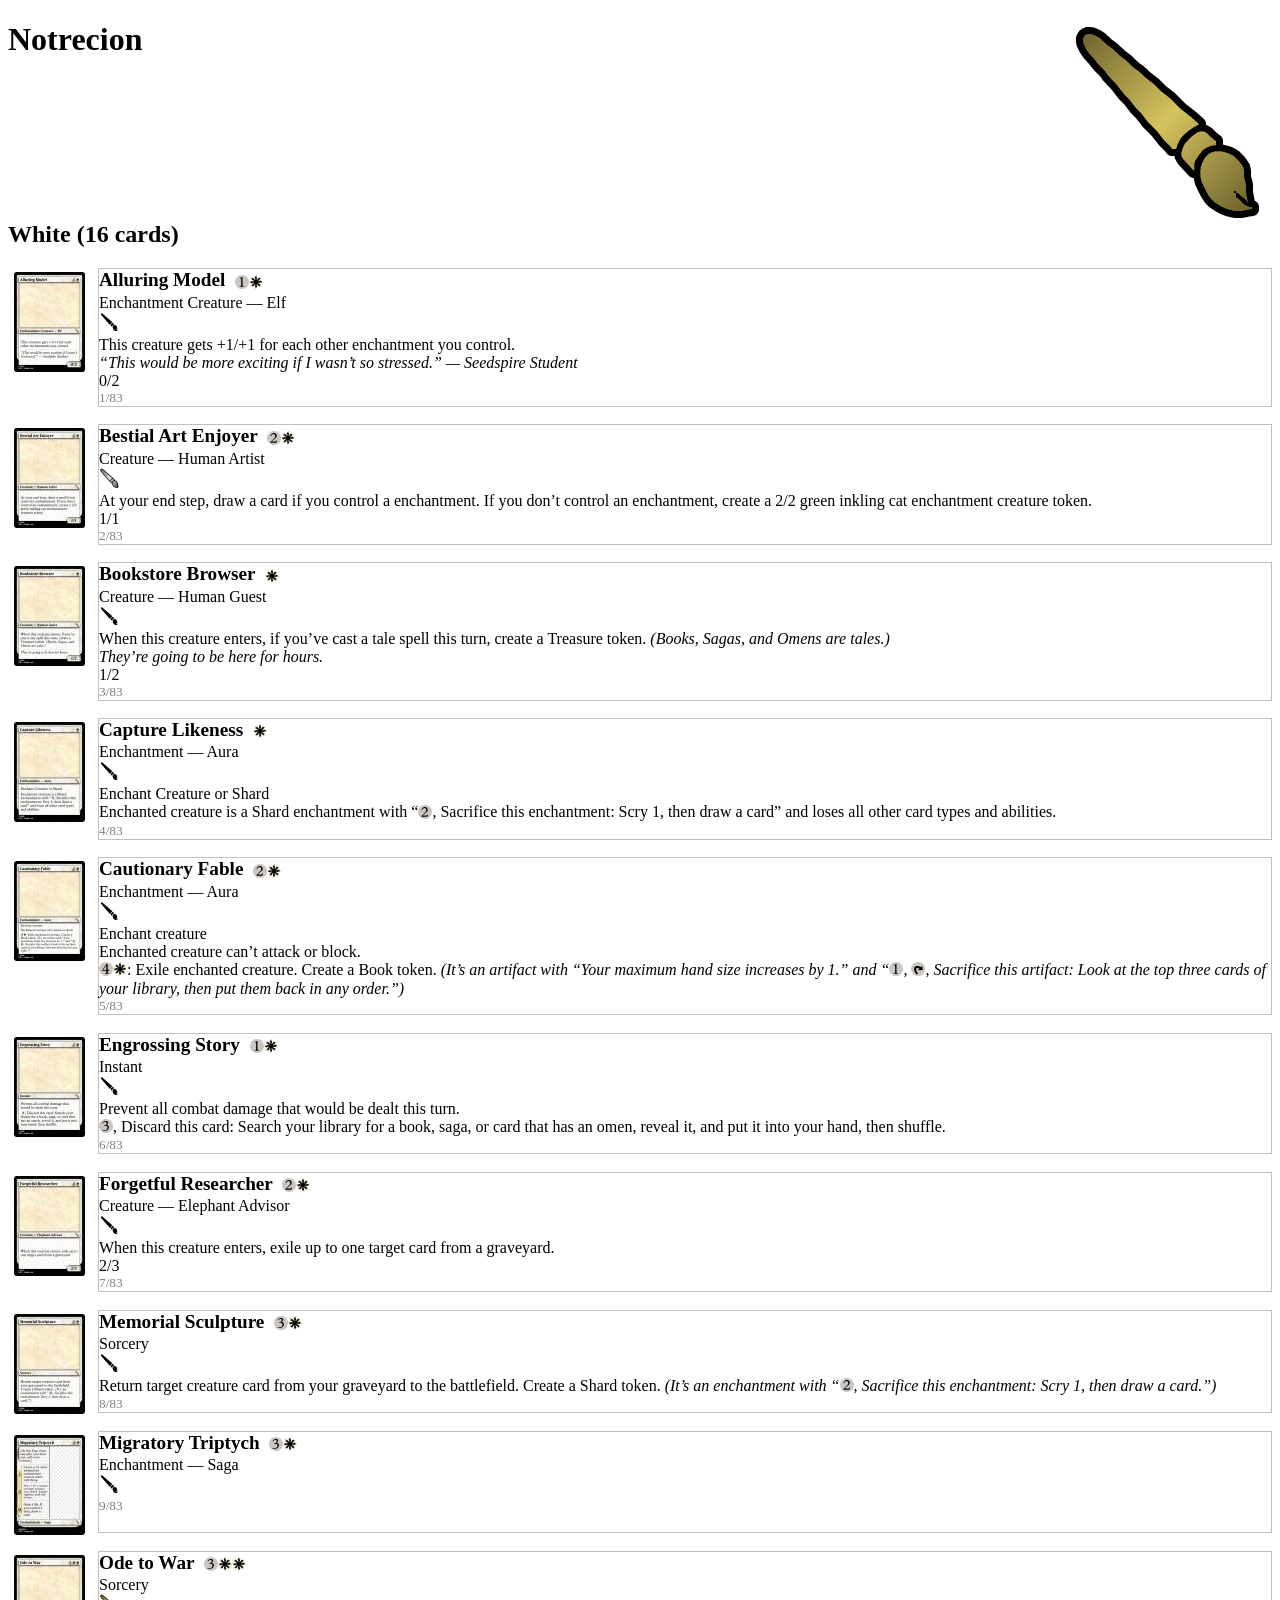
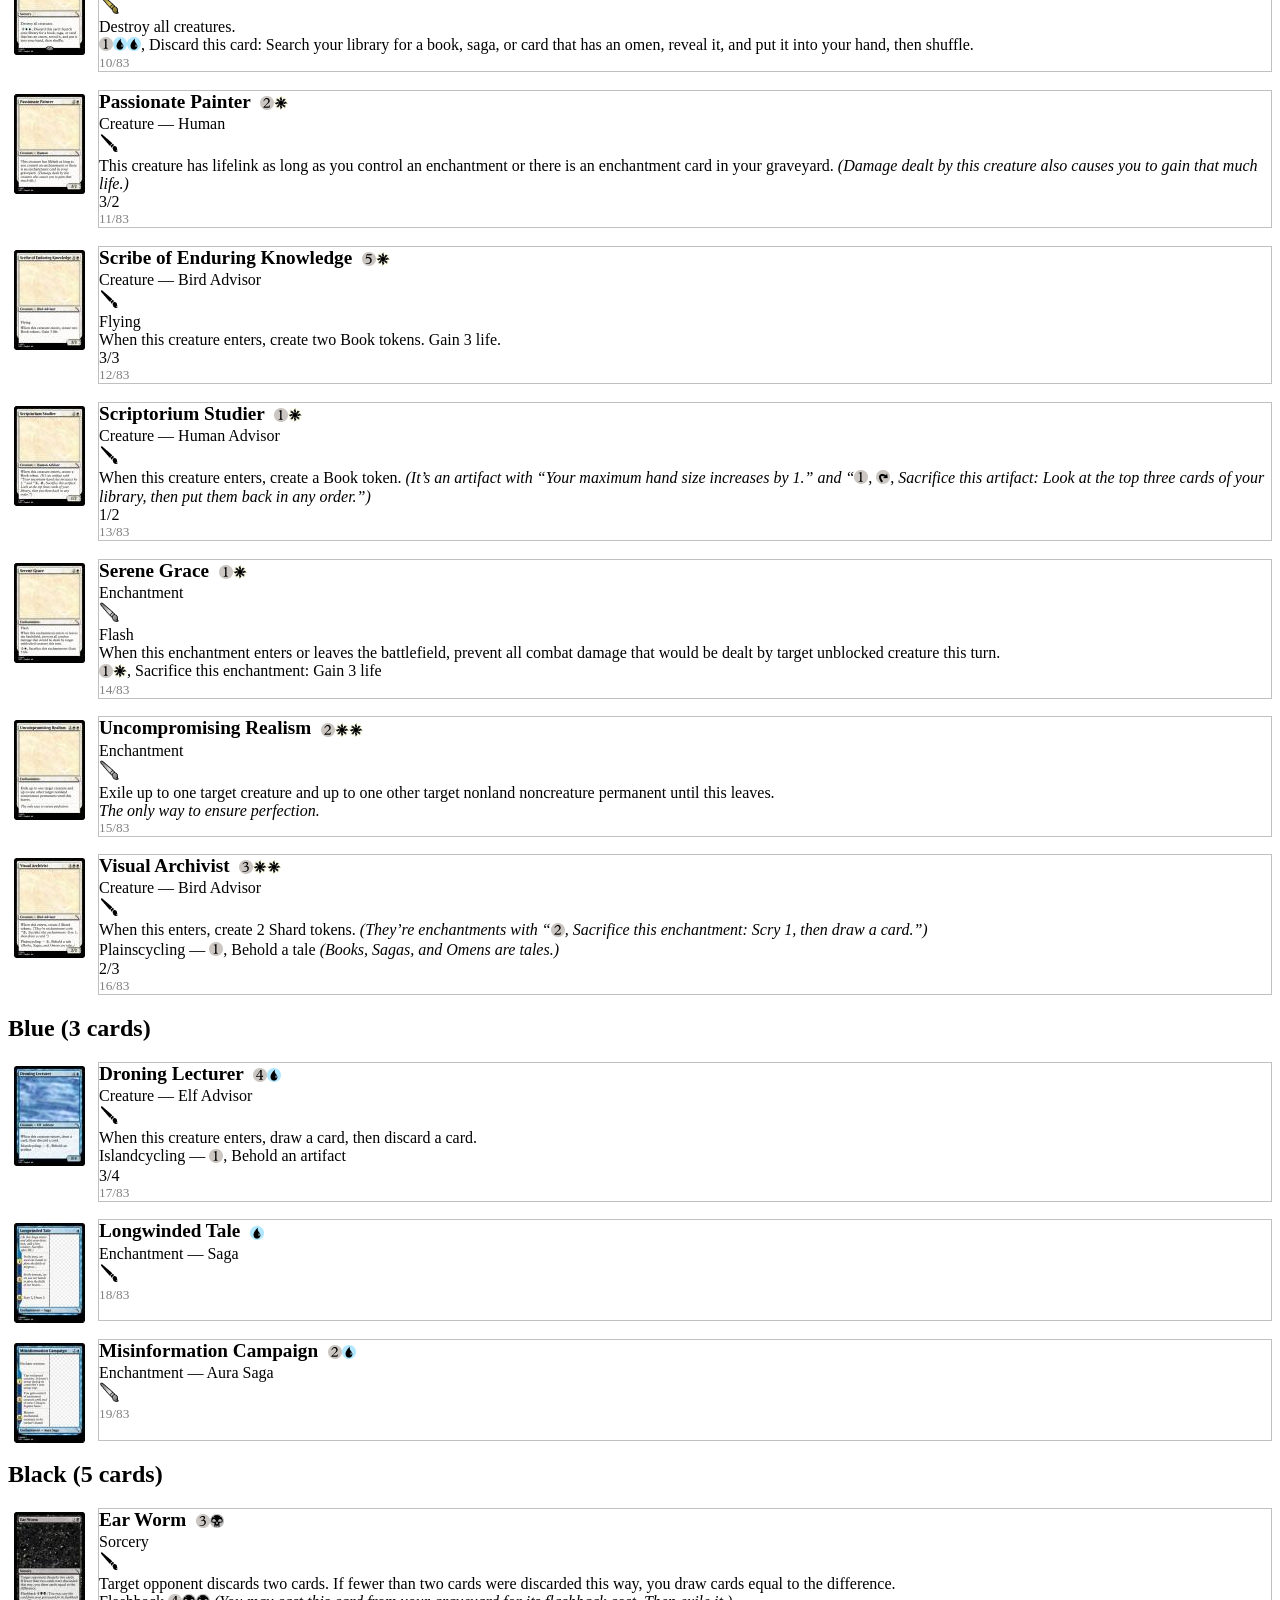
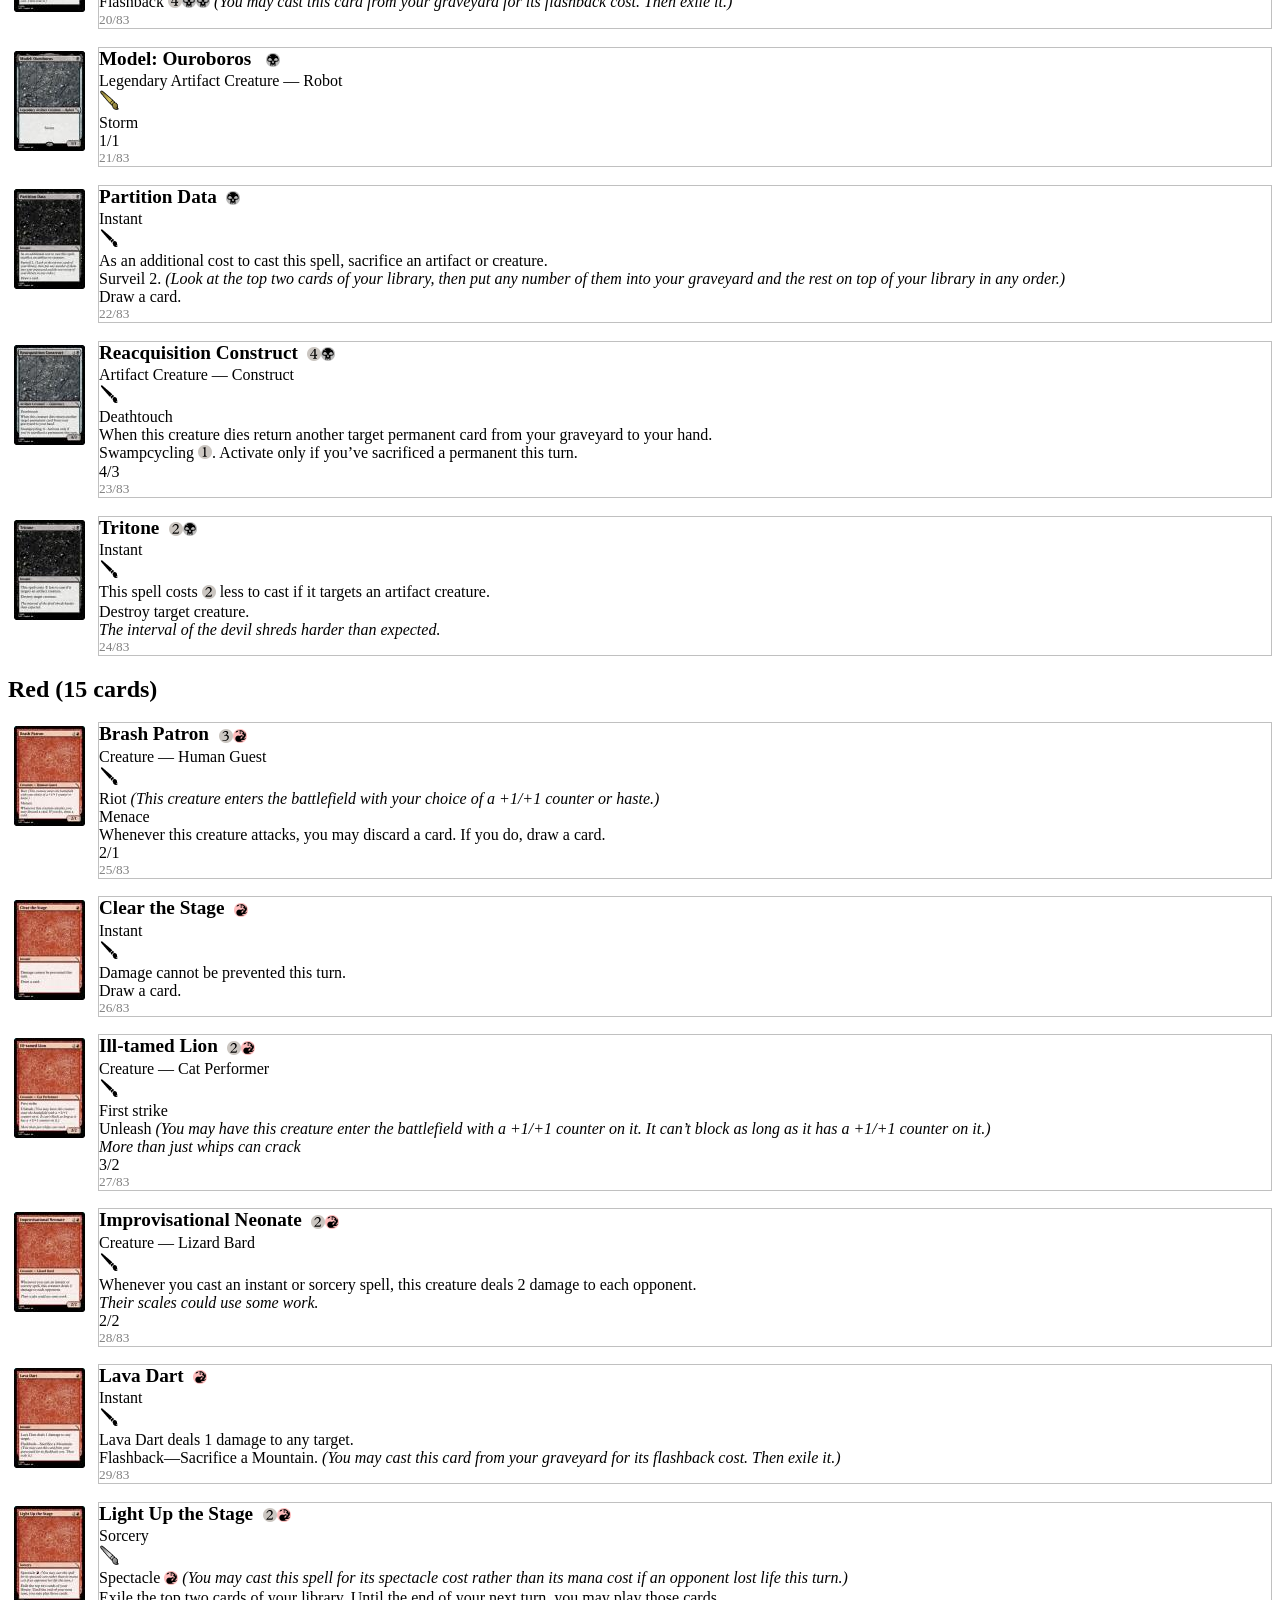
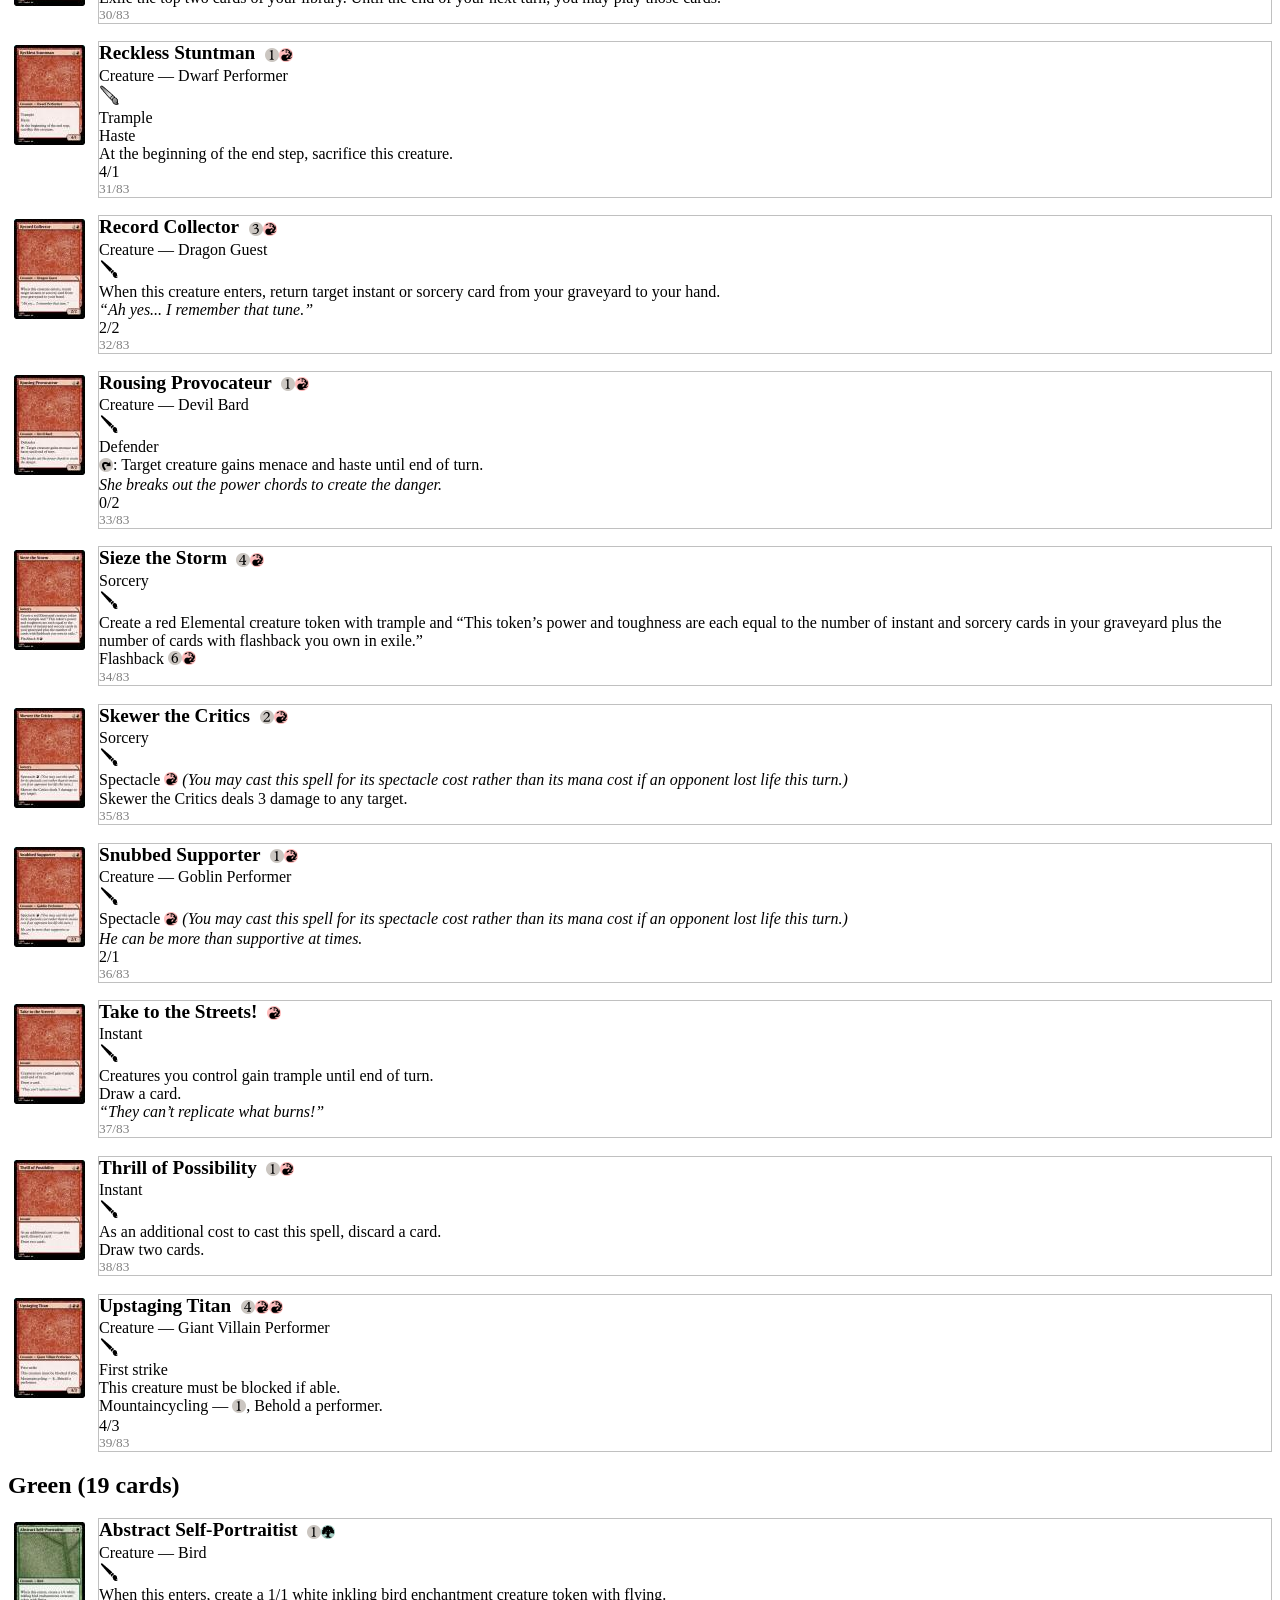
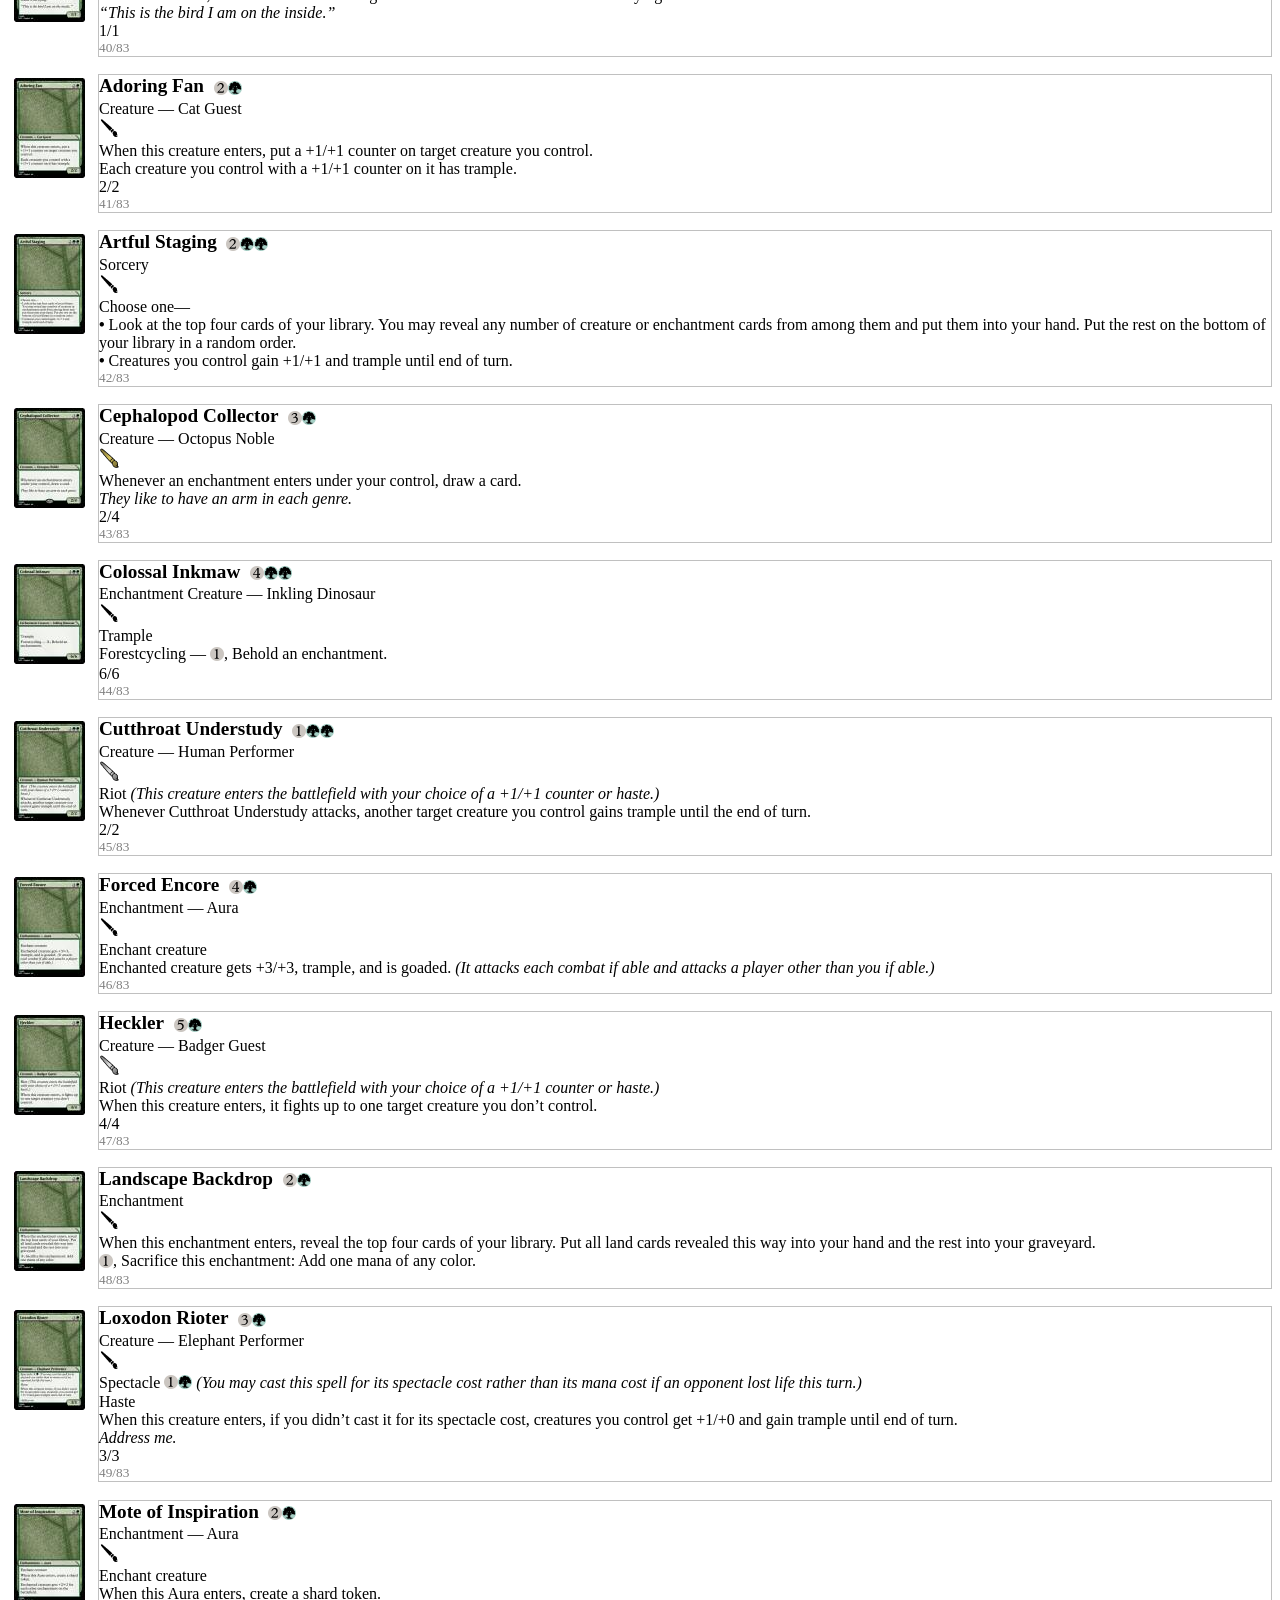
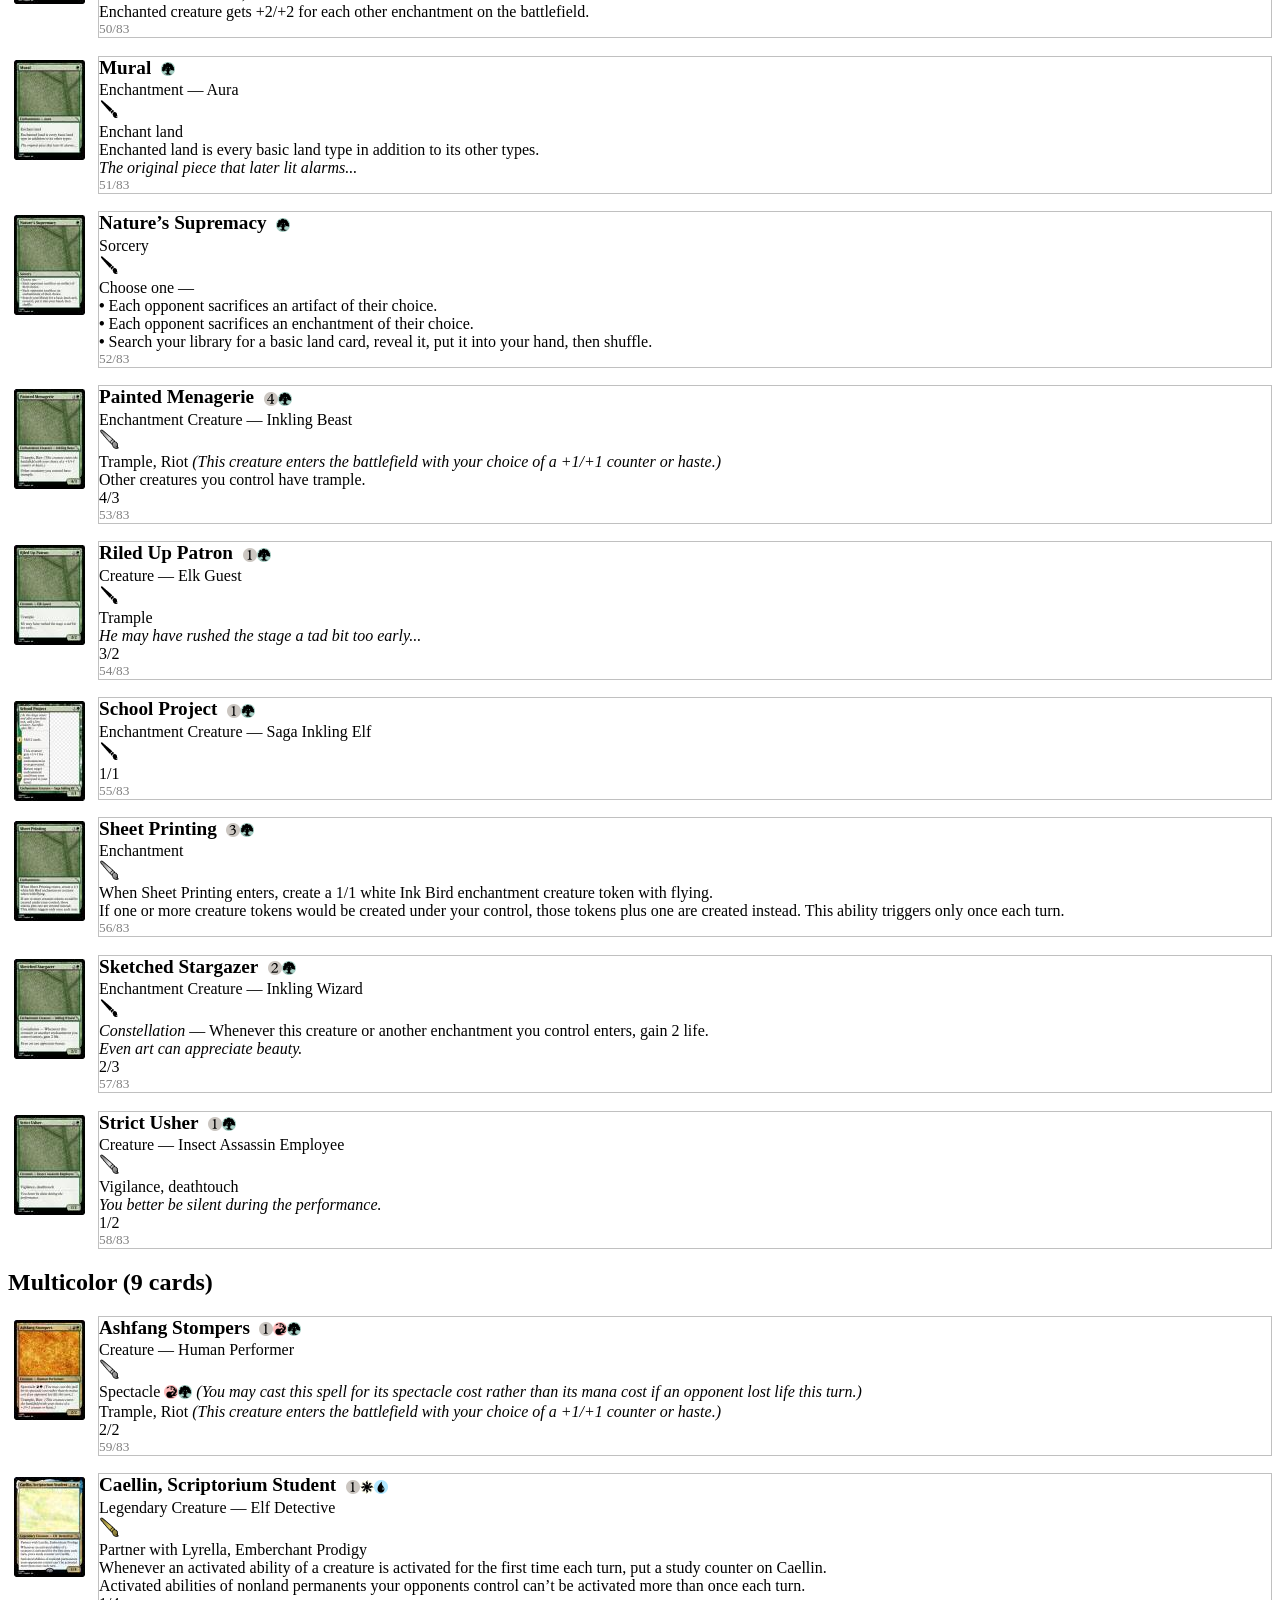
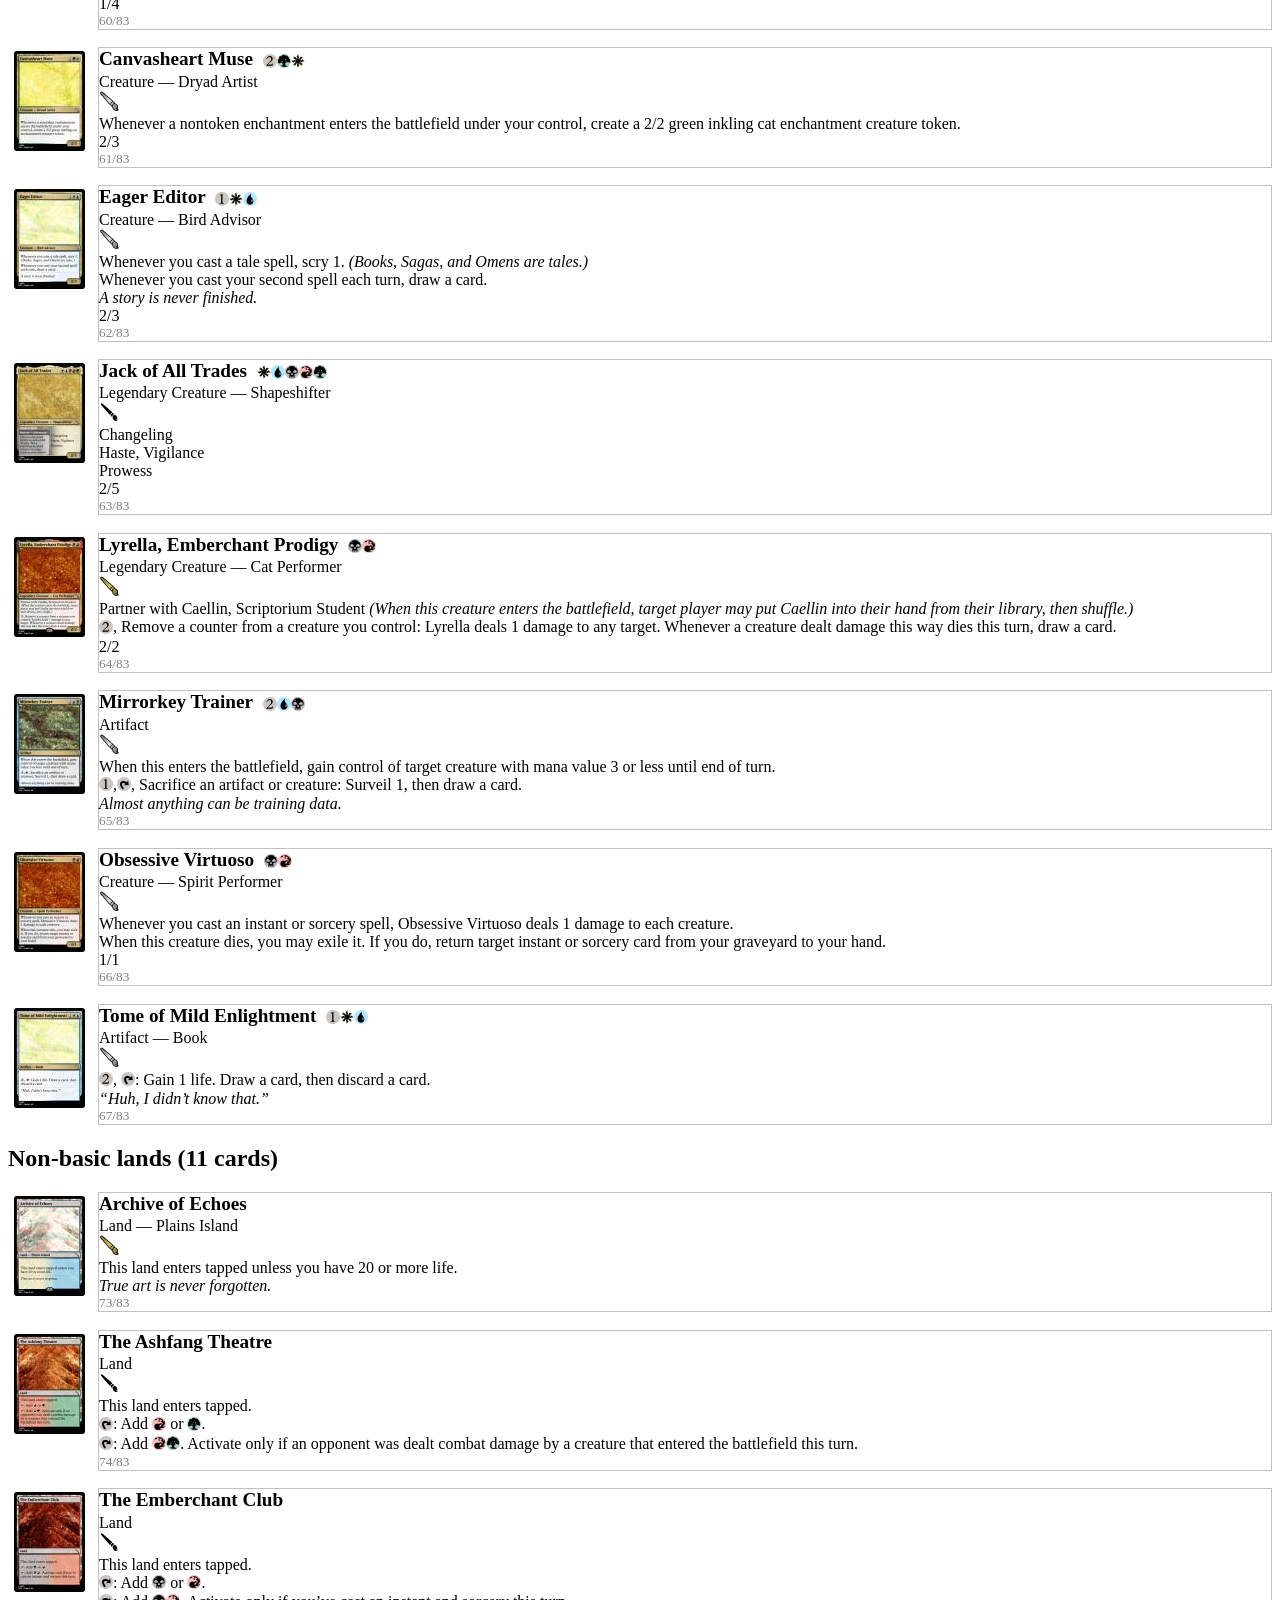
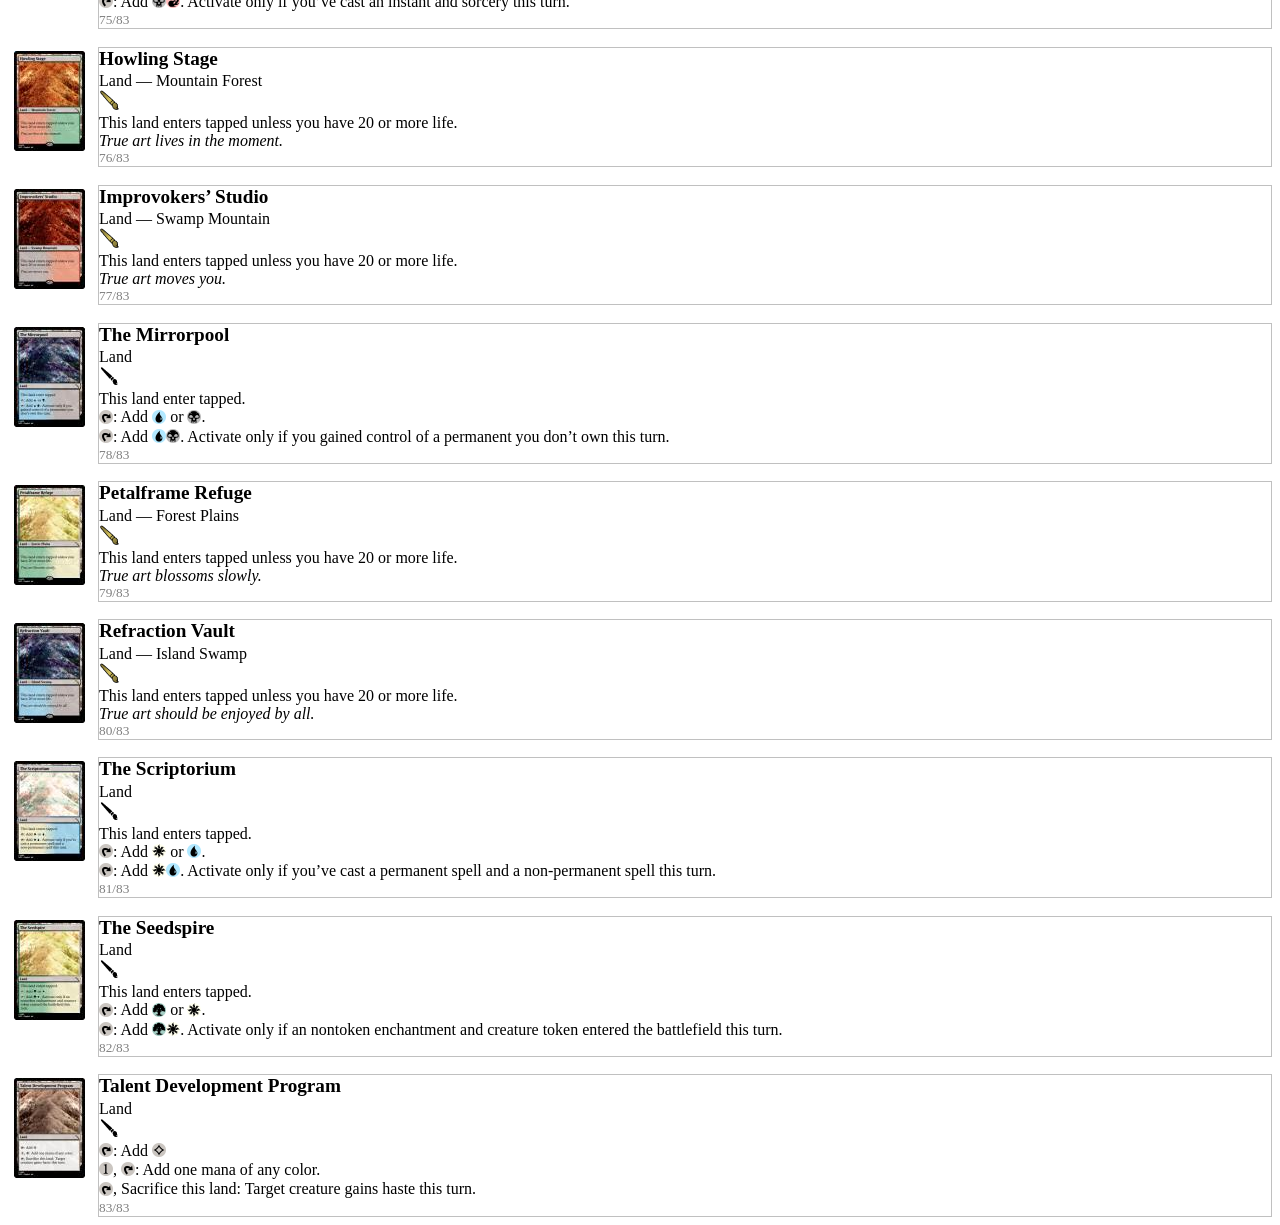
==== commit a571c5ab: "finished white commons" ====
--- a/index-files/index.html
+++ b/index-files/index.html
@@ -7,8 +7,8 @@
   <script type='text/javascript' src='script.js'></script>
   <style type='text/css'>
    body {
-     background: rgb(0,0,0);
-     color:      rgb(255,255,255);
+     background: rgb(255,255,255);
+     color:      rgb(0,0,0);
      font-family: serif;
    }
   </style>
@@ -19,7 +19,7 @@
   <div class='copyright'></div>
   <div class='description'></div>
   
-  <h2>White (10 cards)</h2><ul class='cards'><li class='card'>
+  <h2>White (16 cards)</h2><ul class='cards'><li class='card'>
 	     <a href='card54.jpg'><img src='card-preview54.jpg' alt='' class='card-image'></a>
 	          <span class='name'    >Alluring Model</span><span class='casting-cost' ><img src='magic-mana-small-1.png' alt='1' width='14' height='14'><img src='magic-mana-small-W.png' alt='W' width='14' height='14'></span>
 	     
@@ -28,7 +28,7 @@
 	     <span class='rule-text'    >This creature gets +1/+1 for each other enchantment you control.</span>
 	     <span class='flavor-text'  >&#8220;This would be more exciting if I wasn&#8217;t so stressed.&#8221; &#8212; Seedspire Student</span>
 	     <span class='pt'           >0/2</span>
-	     <span class='card-number'  >1/76</span>
+	     <span class='card-number'  >1/83</span>
 	  </li><li class='card'>
 	     <a href='card19.jpg'><img src='card-preview19.jpg' alt='' class='card-image'></a>
 	          <span class='name'    >Bestial Art Enjoyer</span><span class='casting-cost' ><img src='magic-mana-small-2.png' alt='2' width='14' height='14'><img src='magic-mana-small-W.png' alt='W' width='14' height='14'></span>
@@ -38,17 +38,17 @@
 	     <span class='rule-text'    >At your end step, draw a card if you control a enchantment. If you don&#8217;t control an enchantment, create a 2/2 green inkling cat enchantment creature token.</span>
 	     <span class='flavor-text'  ></span>
 	     <span class='pt'           >1/1</span>
-	     <span class='card-number'  >2/76</span>
+	     <span class='card-number'  >2/83</span>
 	  </li><li class='card'>
 	     <a href='card53.jpg'><img src='card-preview53.jpg' alt='' class='card-image'></a>
 	          <span class='name'    >Bookstore Browser</span><span class='casting-cost' ><img src='magic-mana-small-W.png' alt='W' width='14' height='14'></span>
 	     
 	     <span class='type'         >Creature &#8212; Human Guest </span>
 	     <span class='rarity'       ><img src='set-symbol-common.png' alt='C' title='common'></span>
-	     <span class='rule-text'    >When this creature enters, if you&#8217;ve cast a tale spell this turn, create a Treasure token. <i>(Adventures, Omens, and Sagas are tales.)</i></span>
+	     <span class='rule-text'    >When this creature enters, if you&#8217;ve cast a tale spell this turn, create a Treasure token. <i>(Books, Sagas, and Omens are tales.)</i></span>
 	     <span class='flavor-text'  >They&#8217;re going to be here for hours.</span>
 	     <span class='pt'           >1/2</span>
-	     <span class='card-number'  >3/76</span>
+	     <span class='card-number'  >3/83</span>
 	  </li><li class='card'>
 	     <a href='card14.jpg'><img src='card-preview14.jpg' alt='' class='card-image'></a>
 	          <span class='name'    >Capture Likeness</span><span class='casting-cost' ><img src='magic-mana-small-W.png' alt='W' width='14' height='14'></span>
@@ -59,7 +59,40 @@
 Enchanted creature is a Shard enchantment with &#8220;<span class="symbol"><img src='magic-mana-small-2.png' alt='2' width='14' height='14'></span>, Sacrifice this enchantment: Scry 1, then draw a card&#8221; and loses all other card types and abilities.</span>
 	     <span class='flavor-text'  ></span>
 	     <span class='pt'           ></span>
-	     <span class='card-number'  >4/76</span>
+	     <span class='card-number'  >4/83</span>
+	  </li><li class='card'>
+	     <a href='card80.jpg'><img src='card-preview80.jpg' alt='' class='card-image'></a>
+	          <span class='name'    >Cautionary Fable</span><span class='casting-cost' ><img src='magic-mana-small-2.png' alt='2' width='14' height='14'><img src='magic-mana-small-W.png' alt='W' width='14' height='14'></span>
+	     
+	     <span class='type'         >Enchantment &#8212; Aura </span>
+	     <span class='rarity'       ><img src='set-symbol-common.png' alt='C' title='common'></span>
+	     <span class='rule-text'    >Enchant creature<br>
+Enchanted creature can&#8217;t attack or block.<br>
+<span class="symbol"><img src='magic-mana-small-4.png' alt='4' width='14' height='14'><img src='magic-mana-small-W.png' alt='W' width='14' height='14'></span>: Exile enchanted creature. Create a Book token. <i>(It&#8217;s an artifact with &#8220;Your maximum hand size increases by 1.&#8221; and &#8220;<span class="symbol"><img src='magic-mana-small-1.png' alt='1' width='14' height='14'></span>, <span class="symbol"><img src='magic-mana-small-T.png' alt='T' width='14' height='14'></span>, Sacrifice this artifact: Look at the top three cards of your library, then put them back in any order.&#8221;)</i></span>
+	     <span class='flavor-text'  ></span>
+	     <span class='pt'           ></span>
+	     <span class='card-number'  >5/83</span>
+	  </li><li class='card'>
+	     <a href='card77.jpg'><img src='card-preview77.jpg' alt='' class='card-image'></a>
+	          <span class='name'    >Engrossing Story</span><span class='casting-cost' ><img src='magic-mana-small-1.png' alt='1' width='14' height='14'><img src='magic-mana-small-W.png' alt='W' width='14' height='14'></span>
+	     
+	     <span class='type'         >Instant</span>
+	     <span class='rarity'       ><img src='set-symbol-common.png' alt='C' title='common'></span>
+	     <span class='rule-text'    >Prevent all combat damage that would be dealt this turn.<br>
+ <span class="symbol"><img src='magic-mana-small-3.png' alt='3' width='14' height='14'></span>, Discard this card: Search your library for a book, saga, or card that has an omen, reveal it, and put it into your hand, then shuffle.</span>
+	     <span class='flavor-text'  ></span>
+	     <span class='pt'           ></span>
+	     <span class='card-number'  >6/83</span>
+	  </li><li class='card'>
+	     <a href='card81.jpg'><img src='card-preview81.jpg' alt='' class='card-image'></a>
+	          <span class='name'    >Forgetful Researcher</span><span class='casting-cost' ><img src='magic-mana-small-2.png' alt='2' width='14' height='14'><img src='magic-mana-small-W.png' alt='W' width='14' height='14'></span>
+	     
+	     <span class='type'         >Creature &#8212; Elephant Advisor </span>
+	     <span class='rarity'       ><img src='set-symbol-common.png' alt='C' title='common'></span>
+	     <span class='rule-text'    >When this creature enters, exile up to one target card from a graveyard.</span>
+	     <span class='flavor-text'  ></span>
+	     <span class='pt'           >2/3</span>
+	     <span class='card-number'  >7/83</span>
 	  </li><li class='card'>
 	     <a href='card58.jpg'><img src='card-preview58.jpg' alt='' class='card-image'></a>
 	          <span class='name'    >Memorial Sculpture</span><span class='casting-cost' ><img src='magic-mana-small-3.png' alt='3' width='14' height='14'><img src='magic-mana-small-W.png' alt='W' width='14' height='14'></span>
@@ -69,7 +102,7 @@
 	     <span class='rule-text'    >Return target creature card from your graveyard to the battlefield. Create a Shard token. <i>(It&#8217;s an enchantment with &#8220;<span class="symbol"><img src='magic-mana-small-2.png' alt='2' width='14' height='14'></span>, Sacrifice this enchantment: Scry 1, then draw a card.&#8221;)</i></span>
 	     <span class='flavor-text'  ></span>
 	     <span class='pt'           ></span>
-	     <span class='card-number'  >5/76</span>
+	     <span class='card-number'  >8/83</span>
 	  </li><li class='card'>
 	     <a href='card56.jpg'><img src='card-preview56.jpg' alt='' class='card-image'></a>
 	          <span class='name'    >Migratory Triptych</span><span class='casting-cost' ><img src='magic-mana-small-3.png' alt='3' width='14' height='14'><img src='magic-mana-small-W.png' alt='W' width='14' height='14'></span>
@@ -79,7 +112,7 @@
 	     <span class='rule-text'    ></span>
 	     <span class='flavor-text'  ></span>
 	     <span class='pt'           ></span>
-	     <span class='card-number'  >6/76</span>
+	     <span class='card-number'  >9/83</span>
 	  </li><li class='card'>
 	     <a href='card46.jpg'><img src='card-preview46.jpg' alt='' class='card-image'></a>
 	          <span class='name'    >Ode to War</span><span class='casting-cost' ><img src='magic-mana-small-3.png' alt='3' width='14' height='14'><img src='magic-mana-small-W.png' alt='W' width='14' height='14'><img src='magic-mana-small-W.png' alt='W' width='14' height='14'></span>
@@ -87,10 +120,10 @@
 	     <span class='type'         >Sorcery</span>
 	     <span class='rarity'       ><img src='set-symbol-rare.png' alt='R' title='rare'></span>
 	     <span class='rule-text'    >Destroy all creatures.<br>
-Talecycling <span class="symbol"><img src='magic-mana-small-1.png' alt='1' width='14' height='14'><img src='magic-mana-small-U.png' alt='U' width='14' height='14'><img src='magic-mana-small-U.png' alt='U' width='14' height='14'></span> <i>(<span class="symbol"><img src='magic-mana-small-1.png' alt='1' width='14' height='14'><img src='magic-mana-small-U.png' alt='U' width='14' height='14'><img src='magic-mana-small-U.png' alt='U' width='14' height='14'></span>, Discard this card: Search your library for a Tale card, reveal it, and put it into your hand, then shuffle.)</i></span>
-	     <span class='flavor-text'  ></span>
-	     <span class='pt'           ></span>
-	     <span class='card-number'  >7/76</span>
+ <span class="symbol"><img src='magic-mana-small-1.png' alt='1' width='14' height='14'><img src='magic-mana-small-U.png' alt='U' width='14' height='14'><img src='magic-mana-small-U.png' alt='U' width='14' height='14'></span>, Discard this card: Search your library for a book, saga, or card that has an omen, reveal it, and put it into your hand, then shuffle.</span>
+	     <span class='flavor-text'  ></span>
+	     <span class='pt'           ></span>
+	     <span class='card-number'  >10/83</span>
 	  </li><li class='card'>
 	     <a href='card55.jpg'><img src='card-preview55.jpg' alt='' class='card-image'></a>
 	          <span class='name'    >Passionate Painter</span><span class='casting-cost' ><img src='magic-mana-small-2.png' alt='2' width='14' height='14'><img src='magic-mana-small-W.png' alt='W' width='14' height='14'></span>
@@ -100,7 +133,40 @@
 	     <span class='rule-text'    >This creature has lifelink as long as you control an enchantment or there is an enchantment card in your graveyard. <i>(Damage dealt by this creature also causes you to gain that much life.)</i></span>
 	     <span class='flavor-text'  ></span>
 	     <span class='pt'           >3/2</span>
-	     <span class='card-number'  >8/76</span>
+	     <span class='card-number'  >11/83</span>
+	  </li><li class='card'>
+	     <a href='card82.jpg'><img src='card-preview82.jpg' alt='' class='card-image'></a>
+	          <span class='name'    >Scribe of Enduring Knowledge</span><span class='casting-cost' ><img src='magic-mana-small-5.png' alt='5' width='14' height='14'><img src='magic-mana-small-W.png' alt='W' width='14' height='14'></span>
+	     
+	     <span class='type'         >Creature &#8212; Bird Advisor </span>
+	     <span class='rarity'       ><img src='set-symbol-common.png' alt='C' title='common'></span>
+	     <span class='rule-text'    >Flying<br>
+When this creature enters, create two Book tokens. Gain 3 life.</span>
+	     <span class='flavor-text'  ></span>
+	     <span class='pt'           >3/3</span>
+	     <span class='card-number'  >12/83</span>
+	  </li><li class='card'>
+	     <a href='card79.jpg'><img src='card-preview79.jpg' alt='' class='card-image'></a>
+	          <span class='name'    >Scriptorium Studier</span><span class='casting-cost' ><img src='magic-mana-small-1.png' alt='1' width='14' height='14'><img src='magic-mana-small-W.png' alt='W' width='14' height='14'></span>
+	     
+	     <span class='type'         >Creature &#8212; Human Advisor </span>
+	     <span class='rarity'       ><img src='set-symbol-common.png' alt='C' title='common'></span>
+	     <span class='rule-text'    >When this creature enters, create a Book token. <i>(It&#8217;s an artifact with &#8220;Your maximum hand size increases by 1.&#8221; and &#8220;<span class="symbol"><img src='magic-mana-small-1.png' alt='1' width='14' height='14'></span>, <span class="symbol"><img src='magic-mana-small-T.png' alt='T' width='14' height='14'></span>, Sacrifice this artifact: Look at the top three cards of your library, then put them back in any order.&#8221;)</i></span>
+	     <span class='flavor-text'  ></span>
+	     <span class='pt'           >1/2</span>
+	     <span class='card-number'  >13/83</span>
+	  </li><li class='card'>
+	     <a href='card76.jpg'><img src='card-preview76.jpg' alt='' class='card-image'></a>
+	          <span class='name'    >Serene Grace</span><span class='casting-cost' ><img src='magic-mana-small-1.png' alt='1' width='14' height='14'><img src='magic-mana-small-W.png' alt='W' width='14' height='14'></span>
+	     
+	     <span class='type'         >Enchantment</span>
+	     <span class='rarity'       ><img src='set-symbol-uncommon.png' alt='U' title='uncommon'></span>
+	     <span class='rule-text'    >Flash<br>
+When this enchantment enters or leaves the battlefield, prevent all combat damage that would be dealt by target unblocked creature this turn.<br>
+<span class="symbol"><img src='magic-mana-small-1.png' alt='1' width='14' height='14'><img src='magic-mana-small-W.png' alt='W' width='14' height='14'></span>, Sacrifice this enchantment: Gain 3 life</span>
+	     <span class='flavor-text'  ></span>
+	     <span class='pt'           ></span>
+	     <span class='card-number'  >14/83</span>
 	  </li><li class='card'>
 	     <a href='card57.jpg'><img src='card-preview57.jpg' alt='' class='card-image'></a>
 	          <span class='name'    >Uncompromising Realism</span><span class='casting-cost' ><img src='magic-mana-small-2.png' alt='2' width='14' height='14'><img src='magic-mana-small-W.png' alt='W' width='14' height='14'><img src='magic-mana-small-W.png' alt='W' width='14' height='14'></span>
@@ -110,18 +176,18 @@
 	     <span class='rule-text'    >Exile up to one target creature and up to one other target nonland noncreature permanent until this leaves.</span>
 	     <span class='flavor-text'  >The only way to ensure perfection.</span>
 	     <span class='pt'           ></span>
-	     <span class='card-number'  >9/76</span>
+	     <span class='card-number'  >15/83</span>
 	  </li><li class='card'>
 	     <a href='card42.jpg'><img src='card-preview42.jpg' alt='' class='card-image'></a>
 	          <span class='name'    >Visual Archivist</span><span class='casting-cost' ><img src='magic-mana-small-3.png' alt='3' width='14' height='14'><img src='magic-mana-small-W.png' alt='W' width='14' height='14'><img src='magic-mana-small-W.png' alt='W' width='14' height='14'></span>
 	     
 	     <span class='type'         >Creature &#8212; Bird Advisor </span>
 	     <span class='rarity'       ><img src='set-symbol-common.png' alt='C' title='common'></span>
-	     <span class='rule-text'    >When this enters, create 2 shard tokens.<br>
-Plainscycling &#8212; <span class="symbol"><img src='magic-mana-small-1.png' alt='1' width='14' height='14'></span>, Behold a tale</span>
+	     <span class='rule-text'    >When this enters, create 2 Shard tokens. <i>(They&#8217;re enchantments with &#8220;<span class="symbol"><img src='magic-mana-small-2.png' alt='2' width='14' height='14'></span>, Sacrifice this enchantment: Scry 1, then draw a card.&#8221;)</i><br>
+Plainscycling &#8212; <span class="symbol"><img src='magic-mana-small-1.png' alt='1' width='14' height='14'></span>, Behold a tale <i>(Books, Sagas, and Omens are tales.)</i></span>
 	     <span class='flavor-text'  ></span>
 	     <span class='pt'           >2/3</span>
-	     <span class='card-number'  >10/76</span>
+	     <span class='card-number'  >16/83</span>
 	  </li></ul><h2>Blue (3 cards)</h2><ul class='cards'><li class='card'>
 	     <a href='card43.jpg'><img src='card-preview43.jpg' alt='' class='card-image'></a>
 	          <span class='name'    >Droning Lecturer</span><span class='casting-cost' ><img src='magic-mana-small-4.png' alt='4' width='14' height='14'><img src='magic-mana-small-U.png' alt='U' width='14' height='14'></span>
@@ -132,7 +198,7 @@
 Islandcycling &#8212; <span class="symbol"><img src='magic-mana-small-1.png' alt='1' width='14' height='14'></span>, Behold an artifact</span>
 	     <span class='flavor-text'  ></span>
 	     <span class='pt'           >3/4</span>
-	     <span class='card-number'  >11/76</span>
+	     <span class='card-number'  >17/83</span>
 	  </li><li class='card'>
 	     <a href='card12.jpg'><img src='card-preview12.jpg' alt='' class='card-image'></a>
 	          <span class='name'    >Longwinded Tale</span><span class='casting-cost' ><img src='magic-mana-small-U.png' alt='U' width='14' height='14'></span>
@@ -142,7 +208,7 @@
 	     <span class='rule-text'    ></span>
 	     <span class='flavor-text'  ></span>
 	     <span class='pt'           ></span>
-	     <span class='card-number'  >12/76</span>
+	     <span class='card-number'  >18/83</span>
 	  </li><li class='card'>
 	     <a href='card39.jpg'><img src='card-preview39.jpg' alt='' class='card-image'></a>
 	          <span class='name'    >Misinformation Campaign</span><span class='casting-cost' ><img src='magic-mana-small-2.png' alt='2' width='14' height='14'><img src='magic-mana-small-U.png' alt='U' width='14' height='14'></span>
@@ -152,7 +218,7 @@
 	     <span class='rule-text'    ></span>
 	     <span class='flavor-text'  ></span>
 	     <span class='pt'           ></span>
-	     <span class='card-number'  >13/76</span>
+	     <span class='card-number'  >19/83</span>
 	  </li></ul><h2>Black (5 cards)</h2><ul class='cards'><li class='card'>
 	     <a href='card71.jpg'><img src='card-preview71.jpg' alt='' class='card-image'></a>
 	          <span class='name'    >Ear Worm</span><span class='casting-cost' ><img src='magic-mana-small-3.png' alt='3' width='14' height='14'><img src='magic-mana-small-B.png' alt='B' width='14' height='14'></span>
@@ -163,7 +229,7 @@
 Flashback <span class="symbol"><img src='magic-mana-small-4.png' alt='4' width='14' height='14'><img src='magic-mana-small-B.png' alt='B' width='14' height='14'><img src='magic-mana-small-B.png' alt='B' width='14' height='14'></span> <i>(You may cast this card from your graveyard for its flashback cost. Then exile it.)</i></span>
 	     <span class='flavor-text'  ></span>
 	     <span class='pt'           ></span>
-	     <span class='card-number'  >14/76</span>
+	     <span class='card-number'  >20/83</span>
 	  </li><li class='card'>
 	     <a href='card0.jpg'><img src='card-preview0.jpg' alt='' class='card-image'></a>
 	          <span class='name'    >Model: Ouroboros </span><span class='casting-cost' ><img src='magic-mana-small-B.png' alt='B' width='14' height='14'></span>
@@ -173,7 +239,7 @@
 	     <span class='rule-text'    >Storm</span>
 	     <span class='flavor-text'  ></span>
 	     <span class='pt'           >1/1</span>
-	     <span class='card-number'  >15/76</span>
+	     <span class='card-number'  >21/83</span>
 	  </li><li class='card'>
 	     <a href='card13.jpg'><img src='card-preview13.jpg' alt='' class='card-image'></a>
 	          <span class='name'    >Partition Data</span><span class='casting-cost' ><img src='magic-mana-small-B.png' alt='B' width='14' height='14'></span>
@@ -185,7 +251,7 @@
 Draw a card.</span>
 	     <span class='flavor-text'  ></span>
 	     <span class='pt'           ></span>
-	     <span class='card-number'  >16/76</span>
+	     <span class='card-number'  >22/83</span>
 	  </li><li class='card'>
 	     <a href='card44.jpg'><img src='card-preview44.jpg' alt='' class='card-image'></a>
 	          <span class='name'    >Reacquisition Construct</span><span class='casting-cost' ><img src='magic-mana-small-4.png' alt='4' width='14' height='14'><img src='magic-mana-small-B.png' alt='B' width='14' height='14'></span>
@@ -197,7 +263,7 @@
 Swampcycling <span class="symbol"><img src='magic-mana-small-1.png' alt='1' width='14' height='14'></span>. Activate only if you&#8217;ve sacrificed a permanent this turn.</span>
 	     <span class='flavor-text'  ></span>
 	     <span class='pt'           >4/3</span>
-	     <span class='card-number'  >17/76</span>
+	     <span class='card-number'  >23/83</span>
 	  </li><li class='card'>
 	     <a href='card70.jpg'><img src='card-preview70.jpg' alt='' class='card-image'></a>
 	          <span class='name'    >Tritone</span><span class='casting-cost' ><img src='magic-mana-small-2.png' alt='2' width='14' height='14'><img src='magic-mana-small-B.png' alt='B' width='14' height='14'></span>
@@ -208,7 +274,7 @@
 Destroy target creature.</span>
 	     <span class='flavor-text'  >The interval of the devil shreds harder than expected.</span>
 	     <span class='pt'           ></span>
-	     <span class='card-number'  >18/76</span>
+	     <span class='card-number'  >24/83</span>
 	  </li></ul><h2>Red (15 cards)</h2><ul class='cards'><li class='card'>
 	     <a href='card68.jpg'><img src='card-preview68.jpg' alt='' class='card-image'></a>
 	          <span class='name'    >Brash Patron</span><span class='casting-cost' ><img src='magic-mana-small-3.png' alt='3' width='14' height='14'><img src='magic-mana-small-R.png' alt='R' width='14' height='14'></span>
@@ -220,7 +286,7 @@
 Whenever this creature attacks, you may discard a card. If you do, draw a card.</span>
 	     <span class='flavor-text'  ></span>
 	     <span class='pt'           >2/1</span>
-	     <span class='card-number'  >19/76</span>
+	     <span class='card-number'  >25/83</span>
 	  </li><li class='card'>
 	     <a href='card27.jpg'><img src='card-preview27.jpg' alt='' class='card-image'></a>
 	          <span class='name'    >Clear the Stage</span><span class='casting-cost' ><img src='magic-mana-small-R.png' alt='R' width='14' height='14'></span>
@@ -231,7 +297,7 @@
 Draw a card.</span>
 	     <span class='flavor-text'  ></span>
 	     <span class='pt'           ></span>
-	     <span class='card-number'  >20/76</span>
+	     <span class='card-number'  >26/83</span>
 	  </li><li class='card'>
 	     <a href='card69.jpg'><img src='card-preview69.jpg' alt='' class='card-image'></a>
 	          <span class='name'    >Ill-tamed Lion</span><span class='casting-cost' ><img src='magic-mana-small-2.png' alt='2' width='14' height='14'><img src='magic-mana-small-R.png' alt='R' width='14' height='14'></span>
@@ -242,7 +308,7 @@
 Unleash <i>(You may have this creature enter the battlefield with a +1/+1 counter on it. It can&#8217;t block as long as it has a +1/+1 counter on it.)</i></span>
 	     <span class='flavor-text'  >More than just whips can crack</span>
 	     <span class='pt'           >3/2</span>
-	     <span class='card-number'  >21/76</span>
+	     <span class='card-number'  >27/83</span>
 	  </li><li class='card'>
 	     <a href='card74.jpg'><img src='card-preview74.jpg' alt='' class='card-image'></a>
 	          <span class='name'    >Improvisational Neonate</span><span class='casting-cost' ><img src='magic-mana-small-2.png' alt='2' width='14' height='14'><img src='magic-mana-small-R.png' alt='R' width='14' height='14'></span>
@@ -252,7 +318,7 @@
 	     <span class='rule-text'    >Whenever you cast an instant or sorcery spell, this creature deals 2 damage to each opponent.</span>
 	     <span class='flavor-text'  >Their scales could use some work.</span>
 	     <span class='pt'           >2/2</span>
-	     <span class='card-number'  >22/76</span>
+	     <span class='card-number'  >28/83</span>
 	  </li><li class='card'>
 	     <a href='card62.jpg'><img src='card-preview62.jpg' alt='' class='card-image'></a>
 	          <span class='name'    >Lava Dart</span><span class='casting-cost' ><img src='magic-mana-small-R.png' alt='R' width='14' height='14'></span>
@@ -263,7 +329,7 @@
 Flashback&#8212;Sacrifice a Mountain. <i>(You may cast this card from your graveyard for its flashback cost. Then exile it.)</i></span>
 	     <span class='flavor-text'  ></span>
 	     <span class='pt'           ></span>
-	     <span class='card-number'  >23/76</span>
+	     <span class='card-number'  >29/83</span>
 	  </li><li class='card'>
 	     <a href='card67.jpg'><img src='card-preview67.jpg' alt='' class='card-image'></a>
 	          <span class='name'    >Light Up the Stage</span><span class='casting-cost' ><img src='magic-mana-small-2.png' alt='2' width='14' height='14'><img src='magic-mana-small-R.png' alt='R' width='14' height='14'></span>
@@ -274,7 +340,7 @@
 Exile the top two cards of your library. Until the end of your next turn, you may play those cards.</span>
 	     <span class='flavor-text'  ></span>
 	     <span class='pt'           ></span>
-	     <span class='card-number'  >24/76</span>
+	     <span class='card-number'  >30/83</span>
 	  </li><li class='card'>
 	     <a href='card22.jpg'><img src='card-preview22.jpg' alt='' class='card-image'></a>
 	          <span class='name'    >Reckless Stuntman</span><span class='casting-cost' ><img src='magic-mana-small-1.png' alt='1' width='14' height='14'><img src='magic-mana-small-R.png' alt='R' width='14' height='14'></span>
@@ -286,7 +352,7 @@
 At the beginning of the end step, sacrifice this creature.</span>
 	     <span class='flavor-text'  ></span>
 	     <span class='pt'           >4/1</span>
-	     <span class='card-number'  >25/76</span>
+	     <span class='card-number'  >31/83</span>
 	  </li><li class='card'>
 	     <a href='card75.jpg'><img src='card-preview75.jpg' alt='' class='card-image'></a>
 	          <span class='name'    >Record Collector</span><span class='casting-cost' ><img src='magic-mana-small-3.png' alt='3' width='14' height='14'><img src='magic-mana-small-R.png' alt='R' width='14' height='14'></span>
@@ -296,7 +362,7 @@
 	     <span class='rule-text'    >When this creature enters, return target instant or sorcery card from your graveyard to your hand.</span>
 	     <span class='flavor-text'  >&#8220;Ah yes... I remember that tune.&#8221;</span>
 	     <span class='pt'           >2/2</span>
-	     <span class='card-number'  >26/76</span>
+	     <span class='card-number'  >32/83</span>
 	  </li><li class='card'>
 	     <a href='card60.jpg'><img src='card-preview60.jpg' alt='' class='card-image'></a>
 	          <span class='name'    >Rousing Provocateur</span><span class='casting-cost' ><img src='magic-mana-small-1.png' alt='1' width='14' height='14'><img src='magic-mana-small-R.png' alt='R' width='14' height='14'></span>
@@ -307,7 +373,7 @@
 <span class="symbol"><img src='magic-mana-small-T.png' alt='T' width='14' height='14'></span>: Target creature gains menace and haste until end of turn.</span>
 	     <span class='flavor-text'  >She breaks out the power chords to create the danger.</span>
 	     <span class='pt'           >0/2</span>
-	     <span class='card-number'  >27/76</span>
+	     <span class='card-number'  >33/83</span>
 	  </li><li class='card'>
 	     <a href='card73.jpg'><img src='card-preview73.jpg' alt='' class='card-image'></a>
 	          <span class='name'    >Sieze the Storm</span><span class='casting-cost' ><img src='magic-mana-small-4.png' alt='4' width='14' height='14'><img src='magic-mana-small-R.png' alt='R' width='14' height='14'></span>
@@ -318,7 +384,7 @@
 Flashback <span class="symbol"><img src='magic-mana-small-6.png' alt='6' width='14' height='14'><img src='magic-mana-small-R.png' alt='R' width='14' height='14'></span></span>
 	     <span class='flavor-text'  ></span>
 	     <span class='pt'           ></span>
-	     <span class='card-number'  >28/76</span>
+	     <span class='card-number'  >34/83</span>
 	  </li><li class='card'>
 	     <a href='card66.jpg'><img src='card-preview66.jpg' alt='' class='card-image'></a>
 	          <span class='name'    >Skewer the Critics</span><span class='casting-cost' ><img src='magic-mana-small-2.png' alt='2' width='14' height='14'><img src='magic-mana-small-R.png' alt='R' width='14' height='14'></span>
@@ -329,7 +395,7 @@
 Skewer the Critics deals 3 damage to any target.</span>
 	     <span class='flavor-text'  ></span>
 	     <span class='pt'           ></span>
-	     <span class='card-number'  >29/76</span>
+	     <span class='card-number'  >35/83</span>
 	  </li><li class='card'>
 	     <a href='card61.jpg'><img src='card-preview61.jpg' alt='' class='card-image'></a>
 	          <span class='name'    >Snubbed Supporter</span><span class='casting-cost' ><img src='magic-mana-small-1.png' alt='1' width='14' height='14'><img src='magic-mana-small-R.png' alt='R' width='14' height='14'></span>
@@ -339,7 +405,7 @@
 	     <span class='rule-text'    >Spectacle <span class="symbol"><img src='magic-mana-small-R.png' alt='R' width='14' height='14'></span> <i>(You may cast this spell for its spectacle cost rather than its mana cost if an opponent lost life this turn.)</i></span>
 	     <span class='flavor-text'  >He can be more than supportive at times.</span>
 	     <span class='pt'           >2/1</span>
-	     <span class='card-number'  >30/76</span>
+	     <span class='card-number'  >36/83</span>
 	  </li><li class='card'>
 	     <a href='card11.jpg'><img src='card-preview11.jpg' alt='' class='card-image'></a>
 	          <span class='name'    >Take to the Streets!</span><span class='casting-cost' ><img src='magic-mana-small-R.png' alt='R' width='14' height='14'></span>
@@ -350,7 +416,7 @@
 Draw a card.</span>
 	     <span class='flavor-text'  >&#8220;They can&#8217;t replicate what burns!&#8221;</span>
 	     <span class='pt'           ></span>
-	     <span class='card-number'  >31/76</span>
+	     <span class='card-number'  >37/83</span>
 	  </li><li class='card'>
 	     <a href='card72.jpg'><img src='card-preview72.jpg' alt='' class='card-image'></a>
 	          <span class='name'    >Thrill of Possibility</span><span class='casting-cost' ><img src='magic-mana-small-1.png' alt='1' width='14' height='14'><img src='magic-mana-small-R.png' alt='R' width='14' height='14'></span>
@@ -361,7 +427,7 @@
 Draw two cards.</span>
 	     <span class='flavor-text'  ></span>
 	     <span class='pt'           ></span>
-	     <span class='card-number'  >32/76</span>
+	     <span class='card-number'  >38/83</span>
 	  </li><li class='card'>
 	     <a href='card45.jpg'><img src='card-preview45.jpg' alt='' class='card-image'></a>
 	          <span class='name'    >Upstaging Titan</span><span class='casting-cost' ><img src='magic-mana-small-4.png' alt='4' width='14' height='14'><img src='magic-mana-small-R.png' alt='R' width='14' height='14'><img src='magic-mana-small-R.png' alt='R' width='14' height='14'></span>
@@ -373,7 +439,7 @@
 Mountaincycling &#8212; <span class="symbol"><img src='magic-mana-small-1.png' alt='1' width='14' height='14'></span>, Behold a performer.</span>
 	     <span class='flavor-text'  ></span>
 	     <span class='pt'           >4/3</span>
-	     <span class='card-number'  >33/76</span>
+	     <span class='card-number'  >39/83</span>
 	  </li></ul><h2>Green (19 cards)</h2><ul class='cards'><li class='card'>
 	     <a href='card10.jpg'><img src='card-preview10.jpg' alt='' class='card-image'></a>
 	          <span class='name'    >Abstract Self-Portraitist</span><span class='casting-cost' ><img src='magic-mana-small-1.png' alt='1' width='14' height='14'><img src='magic-mana-small-G.png' alt='G' width='14' height='14'></span>
@@ -383,7 +449,7 @@
 	     <span class='rule-text'    >When this enters, create a 1/1 white inkling bird enchantment creature token with flying.</span>
 	     <span class='flavor-text'  >&#8220;This is the bird I am on the inside.&#8221;</span>
 	     <span class='pt'           >1/1</span>
-	     <span class='card-number'  >34/76</span>
+	     <span class='card-number'  >40/83</span>
 	  </li><li class='card'>
 	     <a href='card63.jpg'><img src='card-preview63.jpg' alt='' class='card-image'></a>
 	          <span class='name'    >Adoring Fan</span><span class='casting-cost' ><img src='magic-mana-small-2.png' alt='2' width='14' height='14'><img src='magic-mana-small-G.png' alt='G' width='14' height='14'></span>
@@ -394,7 +460,7 @@
 Each creature you control with a +1/+1 counter on it has trample.</span>
 	     <span class='flavor-text'  ></span>
 	     <span class='pt'           >2/2</span>
-	     <span class='card-number'  >35/76</span>
+	     <span class='card-number'  >41/83</span>
 	  </li><li class='card'>
 	     <a href='card59.jpg'><img src='card-preview59.jpg' alt='' class='card-image'></a>
 	          <span class='name'    >Artful Staging</span><span class='casting-cost' ><img src='magic-mana-small-2.png' alt='2' width='14' height='14'><img src='magic-mana-small-G.png' alt='G' width='14' height='14'><img src='magic-mana-small-G.png' alt='G' width='14' height='14'></span>
@@ -406,7 +472,7 @@
 <b>&#8226; </b>Creatures you control gain +1/+1 and trample until end of turn.</span>
 	     <span class='flavor-text'  ></span>
 	     <span class='pt'           ></span>
-	     <span class='card-number'  >36/76</span>
+	     <span class='card-number'  >42/83</span>
 	  </li><li class='card'>
 	     <a href='card15.jpg'><img src='card-preview15.jpg' alt='' class='card-image'></a>
 	          <span class='name'    >Cephalopod Collector</span><span class='casting-cost' ><img src='magic-mana-small-3.png' alt='3' width='14' height='14'><img src='magic-mana-small-G.png' alt='G' width='14' height='14'></span>
@@ -416,7 +482,7 @@
 	     <span class='rule-text'    >Whenever an enchantment enters under your control, draw a card.</span>
 	     <span class='flavor-text'  >They like to have an arm in each genre.</span>
 	     <span class='pt'           >2/4</span>
-	     <span class='card-number'  >37/76</span>
+	     <span class='card-number'  >43/83</span>
 	  </li><li class='card'>
 	     <a href='card41.jpg'><img src='card-preview41.jpg' alt='' class='card-image'></a>
 	          <span class='name'    >Colossal Inkmaw</span><span class='casting-cost' ><img src='magic-mana-small-4.png' alt='4' width='14' height='14'><img src='magic-mana-small-G.png' alt='G' width='14' height='14'><img src='magic-mana-small-G.png' alt='G' width='14' height='14'></span>
@@ -427,7 +493,7 @@
 Forestcycling &#8212; <span class="symbol"><img src='magic-mana-small-1.png' alt='1' width='14' height='14'></span>, Behold an enchantment.</span>
 	     <span class='flavor-text'  ></span>
 	     <span class='pt'           >6/6</span>
-	     <span class='card-number'  >38/76</span>
+	     <span class='card-number'  >44/83</span>
 	  </li><li class='card'>
 	     <a href='card16.jpg'><img src='card-preview16.jpg' alt='' class='card-image'></a>
 	          <span class='name'    >Cutthroat Understudy</span><span class='casting-cost' ><img src='magic-mana-small-1.png' alt='1' width='14' height='14'><img src='magic-mana-small-G.png' alt='G' width='14' height='14'><img src='magic-mana-small-G.png' alt='G' width='14' height='14'></span>
@@ -438,7 +504,7 @@
 Whenever Cutthroat Understudy attacks, another target creature you control gains trample until the end of turn.</span>
 	     <span class='flavor-text'  ></span>
 	     <span class='pt'           >2/2</span>
-	     <span class='card-number'  >39/76</span>
+	     <span class='card-number'  >45/83</span>
 	  </li><li class='card'>
 	     <a href='card64.jpg'><img src='card-preview64.jpg' alt='' class='card-image'></a>
 	          <span class='name'    >Forced Encore</span><span class='casting-cost' ><img src='magic-mana-small-4.png' alt='4' width='14' height='14'><img src='magic-mana-small-G.png' alt='G' width='14' height='14'></span>
@@ -449,7 +515,7 @@
 Enchanted creature gets +3/+3, trample, and is goaded. <i>(It attacks each combat if able and attacks a player other than you if able.)</i></span>
 	     <span class='flavor-text'  ></span>
 	     <span class='pt'           ></span>
-	     <span class='card-number'  >40/76</span>
+	     <span class='card-number'  >46/83</span>
 	  </li><li class='card'>
 	     <a href='card20.jpg'><img src='card-preview20.jpg' alt='' class='card-image'></a>
 	          <span class='name'    >Heckler</span><span class='casting-cost' ><img src='magic-mana-small-5.png' alt='5' width='14' height='14'><img src='magic-mana-small-G.png' alt='G' width='14' height='14'></span>
@@ -460,7 +526,7 @@
 When this creature enters, it fights up to one target creature you don&#8217;t control.</span>
 	     <span class='flavor-text'  ></span>
 	     <span class='pt'           >4/4</span>
-	     <span class='card-number'  >41/76</span>
+	     <span class='card-number'  >47/83</span>
 	  </li><li class='card'>
 	     <a href='card47.jpg'><img src='card-preview47.jpg' alt='' class='card-image'></a>
 	          <span class='name'    >Landscape Backdrop</span><span class='casting-cost' ><img src='magic-mana-small-2.png' alt='2' width='14' height='14'><img src='magic-mana-small-G.png' alt='G' width='14' height='14'></span>
@@ -471,7 +537,7 @@
 <span class="symbol"><img src='magic-mana-small-1.png' alt='1' width='14' height='14'></span>, Sacrifice this enchantment: Add one mana of any color.</span>
 	     <span class='flavor-text'  ></span>
 	     <span class='pt'           ></span>
-	     <span class='card-number'  >42/76</span>
+	     <span class='card-number'  >48/83</span>
 	  </li><li class='card'>
 	     <a href='card65.jpg'><img src='card-preview65.jpg' alt='' class='card-image'></a>
 	          <span class='name'    >Loxodon Rioter</span><span class='casting-cost' ><img src='magic-mana-small-3.png' alt='3' width='14' height='14'><img src='magic-mana-small-G.png' alt='G' width='14' height='14'></span>
@@ -483,7 +549,7 @@
 When this creature enters, if you didn&#8217;t cast it for its spectacle cost, creatures you control get +1/+0 and gain trample until end of turn.</span>
 	     <span class='flavor-text'  >Address me.</span>
 	     <span class='pt'           >3/3</span>
-	     <span class='card-number'  >43/76</span>
+	     <span class='card-number'  >49/83</span>
 	  </li><li class='card'>
 	     <a href='card26.jpg'><img src='card-preview26.jpg' alt='' class='card-image'></a>
 	          <span class='name'    >Mote of Inspiration</span><span class='casting-cost' ><img src='magic-mana-small-2.png' alt='2' width='14' height='14'><img src='magic-mana-small-G.png' alt='G' width='14' height='14'></span>
@@ -495,7 +561,7 @@
 Enchanted creature gets +2/+2 for each other enchantment on the battlefield.</span>
 	     <span class='flavor-text'  ></span>
 	     <span class='pt'           ></span>
-	     <span class='card-number'  >44/76</span>
+	     <span class='card-number'  >50/83</span>
 	  </li><li class='card'>
 	     <a href='card7.jpg'><img src='card-preview7.jpg' alt='' class='card-image'></a>
 	          <span class='name'    >Mural</span><span class='casting-cost' ><img src='magic-mana-small-G.png' alt='G' width='14' height='14'></span>
@@ -506,7 +572,7 @@
 Enchanted land is every basic land type in addition to its other types.</span>
 	     <span class='flavor-text'  >The original piece that later lit alarms...</span>
 	     <span class='pt'           ></span>
-	     <span class='card-number'  >45/76</span>
+	     <span class='card-number'  >51/83</span>
 	  </li><li class='card'>
 	     <a href='card24.jpg'><img src='card-preview24.jpg' alt='' class='card-image'></a>
 	          <span class='name'    >Nature&#8217;s Supremacy</span><span class='casting-cost' ><img src='magic-mana-small-G.png' alt='G' width='14' height='14'></span>
@@ -519,7 +585,7 @@
 <b>&#8226; </b>Search your library for a basic land card, reveal it, put it into your hand, then shuffle.</span>
 	     <span class='flavor-text'  ></span>
 	     <span class='pt'           ></span>
-	     <span class='card-number'  >46/76</span>
+	     <span class='card-number'  >52/83</span>
 	  </li><li class='card'>
 	     <a href='card18.jpg'><img src='card-preview18.jpg' alt='' class='card-image'></a>
 	          <span class='name'    >Painted Menagerie</span><span class='casting-cost' ><img src='magic-mana-small-4.png' alt='4' width='14' height='14'><img src='magic-mana-small-G.png' alt='G' width='14' height='14'></span>
@@ -530,7 +596,7 @@
 Other creatures you control have trample.</span>
 	     <span class='flavor-text'  ></span>
 	     <span class='pt'           >4/3</span>
-	     <span class='card-number'  >47/76</span>
+	     <span class='card-number'  >53/83</span>
 	  </li><li class='card'>
 	     <a href='card17.jpg'><img src='card-preview17.jpg' alt='' class='card-image'></a>
 	          <span class='name'    >Riled Up Patron</span><span class='casting-cost' ><img src='magic-mana-small-1.png' alt='1' width='14' height='14'><img src='magic-mana-small-G.png' alt='G' width='14' height='14'></span>
@@ -540,7 +606,7 @@
 	     <span class='rule-text'    >Trample</span>
 	     <span class='flavor-text'  >He may have rushed the stage a tad bit too early...</span>
 	     <span class='pt'           >3/2</span>
-	     <span class='card-number'  >48/76</span>
+	     <span class='card-number'  >54/83</span>
 	  </li><li class='card'>
 	     <a href='card23.jpg'><img src='card-preview23.jpg' alt='' class='card-image'></a>
 	          <span class='name'    >School Project</span><span class='casting-cost' ><img src='magic-mana-small-1.png' alt='1' width='14' height='14'><img src='magic-mana-small-G.png' alt='G' width='14' height='14'></span>
@@ -550,7 +616,7 @@
 	     <span class='rule-text'    ></span>
 	     <span class='flavor-text'  ></span>
 	     <span class='pt'           >1/1</span>
-	     <span class='card-number'  >49/76</span>
+	     <span class='card-number'  >55/83</span>
 	  </li><li class='card'>
 	     <a href='card25.jpg'><img src='card-preview25.jpg' alt='' class='card-image'></a>
 	          <span class='name'    >Sheet Printing</span><span class='casting-cost' ><img src='magic-mana-small-3.png' alt='3' width='14' height='14'><img src='magic-mana-small-G.png' alt='G' width='14' height='14'></span>
@@ -561,7 +627,7 @@
 If one or more creature tokens would be created under your control, those tokens plus one are created instead. This ability triggers only once each turn.</span>
 	     <span class='flavor-text'  ></span>
 	     <span class='pt'           ></span>
-	     <span class='card-number'  >50/76</span>
+	     <span class='card-number'  >56/83</span>
 	  </li><li class='card'>
 	     <a href='card21.jpg'><img src='card-preview21.jpg' alt='' class='card-image'></a>
 	          <span class='name'    >Sketched Stargazer</span><span class='casting-cost' ><img src='magic-mana-small-2.png' alt='2' width='14' height='14'><img src='magic-mana-small-G.png' alt='G' width='14' height='14'></span>
@@ -571,7 +637,7 @@
 	     <span class='rule-text'    ><i>Constellation</i> &#8212; Whenever this creature or another enchantment you control enters, gain 2 life.</span>
 	     <span class='flavor-text'  >Even art can appreciate beauty.</span>
 	     <span class='pt'           >2/3</span>
-	     <span class='card-number'  >51/76</span>
+	     <span class='card-number'  >57/83</span>
 	  </li><li class='card'>
 	     <a href='card28.jpg'><img src='card-preview28.jpg' alt='' class='card-image'></a>
 	          <span class='name'    >Strict Usher</span><span class='casting-cost' ><img src='magic-mana-small-1.png' alt='1' width='14' height='14'><img src='magic-mana-small-G.png' alt='G' width='14' height='14'></span>
@@ -581,8 +647,8 @@
 	     <span class='rule-text'    >Vigilance, deathtouch</span>
 	     <span class='flavor-text'  >You better be silent during the performance.</span>
 	     <span class='pt'           >1/2</span>
-	     <span class='card-number'  >52/76</span>
-	  </li></ul><h2>Multicolor (8 cards)</h2><ul class='cards'><li class='card'>
+	     <span class='card-number'  >58/83</span>
+	  </li></ul><h2>Multicolor (9 cards)</h2><ul class='cards'><li class='card'>
 	     <a href='card1.jpg'><img src='card-preview1.jpg' alt='' class='card-image'></a>
 	          <span class='name'    >Ashfang Stompers</span><span class='casting-cost' ><img src='magic-mana-small-1.png' alt='1' width='14' height='14'><img src='magic-mana-small-R.png' alt='R' width='14' height='14'><img src='magic-mana-small-G.png' alt='G' width='14' height='14'></span>
 	     
@@ -592,7 +658,7 @@
 Trample, Riot  <i>(This creature enters the battlefield with your choice of a +1/+1 counter or haste.)</i></span>
 	     <span class='flavor-text'  ></span>
 	     <span class='pt'           >2/2</span>
-	     <span class='card-number'  >53/76</span>
+	     <span class='card-number'  >59/83</span>
 	  </li><li class='card'>
 	     <a href='card8.jpg'><img src='card-preview8.jpg' alt='' class='card-image'></a>
 	          <span class='name'    >Caellin, Scriptorium Student</span><span class='casting-cost' ><img src='magic-mana-small-1.png' alt='1' width='14' height='14'><img src='magic-mana-small-W.png' alt='W' width='14' height='14'><img src='magic-mana-small-U.png' alt='U' width='14' height='14'></span>
@@ -604,7 +670,7 @@
 Activated abilities of nonland permanents your opponents control can&#8217;t be activated more than once each turn.</span>
 	     <span class='flavor-text'  ></span>
 	     <span class='pt'           >1/4</span>
-	     <span class='card-number'  >54/76</span>
+	     <span class='card-number'  >60/83</span>
 	  </li><li class='card'>
 	     <a href='card6.jpg'><img src='card-preview6.jpg' alt='' class='card-image'></a>
 	          <span class='name'    >Canvasheart Muse</span><span class='casting-cost' ><img src='magic-mana-small-2.png' alt='2' width='14' height='14'><img src='magic-mana-small-G.png' alt='G' width='14' height='14'><img src='magic-mana-small-W.png' alt='W' width='14' height='14'></span>
@@ -614,18 +680,18 @@
 	     <span class='rule-text'    >Whenever a nontoken enchantment enters the battlefield under your control, create a 2/2 green inkling cat enchantment creature token.</span>
 	     <span class='flavor-text'  ></span>
 	     <span class='pt'           >2/3</span>
-	     <span class='card-number'  >55/76</span>
+	     <span class='card-number'  >61/83</span>
 	  </li><li class='card'>
 	     <a href='card3.jpg'><img src='card-preview3.jpg' alt='' class='card-image'></a>
 	          <span class='name'    >Eager Editor</span><span class='casting-cost' ><img src='magic-mana-small-1.png' alt='1' width='14' height='14'><img src='magic-mana-small-W.png' alt='W' width='14' height='14'><img src='magic-mana-small-U.png' alt='U' width='14' height='14'></span>
 	     
 	     <span class='type'         >Creature &#8212; Bird Advisor </span>
 	     <span class='rarity'       ><img src='set-symbol-uncommon.png' alt='U' title='uncommon'></span>
-	     <span class='rule-text'    >Whenever you cast a tale spell, scry 1.<br>
+	     <span class='rule-text'    >Whenever you cast a tale spell, scry 1. <i>(Books, Sagas, and Omens are tales.)</i><br>
 Whenever you cast your second spell each turn, draw a card.</span>
 	     <span class='flavor-text'  >A story is never finished.</span>
 	     <span class='pt'           >2/3</span>
-	     <span class='card-number'  >56/76</span>
+	     <span class='card-number'  >62/83</span>
 	  </li><li class='card'>
 	     <a href='card5.jpg'><img src='card-preview5.jpg' alt='' class='card-image'></a>
 	          <span class='name'    >Jack of All Trades</span><span class='casting-cost' ><img src='magic-mana-small-W.png' alt='W' width='14' height='14'><img src='magic-mana-small-U.png' alt='U' width='14' height='14'><img src='magic-mana-small-B.png' alt='B' width='14' height='14'><img src='magic-mana-small-R.png' alt='R' width='14' height='14'><img src='magic-mana-small-G.png' alt='G' width='14' height='14'></span>
@@ -637,7 +703,7 @@
 Prowess</span>
 	     <span class='flavor-text'  ></span>
 	     <span class='pt'           >2/5</span>
-	     <span class='card-number'  >57/76</span>
+	     <span class='card-number'  >63/83</span>
 	  </li><li class='card'>
 	     <a href='card9.jpg'><img src='card-preview9.jpg' alt='' class='card-image'></a>
 	          <span class='name'    >Lyrella, Emberchant Prodigy</span><span class='casting-cost' ><img src='magic-mana-small-B.png' alt='B' width='14' height='14'><img src='magic-mana-small-R.png' alt='R' width='14' height='14'></span>
@@ -648,7 +714,7 @@
 <span class="symbol"><img src='magic-mana-small-2.png' alt='2' width='14' height='14'></span>, Remove a counter from a creature you control: Lyrella deals 1 damage to any target. Whenever a creature dealt damage this way dies this turn, draw a card.</span>
 	     <span class='flavor-text'  ></span>
 	     <span class='pt'           >2/2</span>
-	     <span class='card-number'  >58/76</span>
+	     <span class='card-number'  >64/83</span>
 	  </li><li class='card'>
 	     <a href='card2.jpg'><img src='card-preview2.jpg' alt='' class='card-image'></a>
 	          <span class='name'    >Mirrorkey Trainer</span><span class='casting-cost' ><img src='magic-mana-small-2.png' alt='2' width='14' height='14'><img src='magic-mana-small-U.png' alt='U' width='14' height='14'><img src='magic-mana-small-B.png' alt='B' width='14' height='14'></span>
@@ -659,7 +725,7 @@
 <span class="symbol"><img src='magic-mana-small-1.png' alt='1' width='14' height='14'></span>,<span class="symbol"><img src='magic-mana-small-T.png' alt='T' width='14' height='14'></span>, Sacrifice an artifact or creature: Surveil 1, then draw a card.</span>
 	     <span class='flavor-text'  >Almost anything can be training data.</span>
 	     <span class='pt'           ></span>
-	     <span class='card-number'  >59/76</span>
+	     <span class='card-number'  >65/83</span>
 	  </li><li class='card'>
 	     <a href='card4.jpg'><img src='card-preview4.jpg' alt='' class='card-image'></a>
 	          <span class='name'    >Obsessive Virtuoso</span><span class='casting-cost' ><img src='magic-mana-small-B.png' alt='B' width='14' height='14'><img src='magic-mana-small-R.png' alt='R' width='14' height='14'></span>
@@ -670,7 +736,17 @@
 When this creature dies, you may exile it. If you do, return target instant or sorcery card from your graveyard to your hand.</span>
 	     <span class='flavor-text'  ></span>
 	     <span class='pt'           >1/1</span>
-	     <span class='card-number'  >60/76</span>
+	     <span class='card-number'  >66/83</span>
+	  </li><li class='card'>
+	     <a href='card78.jpg'><img src='card-preview78.jpg' alt='' class='card-image'></a>
+	          <span class='name'    >Tome of Mild Enlightment</span><span class='casting-cost' ><img src='magic-mana-small-1.png' alt='1' width='14' height='14'><img src='magic-mana-small-W.png' alt='W' width='14' height='14'><img src='magic-mana-small-U.png' alt='U' width='14' height='14'></span>
+	     
+	     <span class='type'         >Artifact &#8212; Book </span>
+	     <span class='rarity'       ><img src='set-symbol-uncommon.png' alt='U' title='uncommon'></span>
+	     <span class='rule-text'    ><span class="symbol"><img src='magic-mana-small-2.png' alt='2' width='14' height='14'></span>, <span class="symbol"><img src='magic-mana-small-T.png' alt='T' width='14' height='14'></span>: Gain 1 life. Draw a card, then discard a card.</span>
+	     <span class='flavor-text'  >&#8220;Huh, I didn&#8217;t know that.&#8221;</span>
+	     <span class='pt'           ></span>
+	     <span class='card-number'  >67/83</span>
 	  </li></ul><h2>Non-basic lands (11 cards)</h2><ul class='cards'><li class='card'>
 	     <a href='card34.jpg'><img src='card-preview34.jpg' alt='' class='card-image'></a>
 	          <span class='name'    >Archive of Echoes</span><span class='casting-cost' ></span>
@@ -680,7 +756,7 @@
 	     <span class='rule-text'    >This land enters tapped unless you have 20 or more life.</span>
 	     <span class='flavor-text'  >True art is never forgotten.</span>
 	     <span class='pt'           ></span>
-	     <span class='card-number'  >66/76</span>
+	     <span class='card-number'  >73/83</span>
 	  </li><li class='card'>
 	     <a href='card31.jpg'><img src='card-preview31.jpg' alt='' class='card-image'></a>
 	          <span class='name'    >The Ashfang Theatre</span><span class='casting-cost' ></span>
@@ -692,7 +768,7 @@
 <span class="symbol"><img src='magic-mana-small-T.png' alt='T' width='14' height='14'></span>: Add <span class="symbol"><img src='magic-mana-small-R.png' alt='R' width='14' height='14'><img src='magic-mana-small-G.png' alt='G' width='14' height='14'></span>. Activate only if an opponent was dealt combat damage by a creature that entered the battlefield this turn.</span>
 	     <span class='flavor-text'  ></span>
 	     <span class='pt'           ></span>
-	     <span class='card-number'  >67/76</span>
+	     <span class='card-number'  >74/83</span>
 	  </li><li class='card'>
 	     <a href='card32.jpg'><img src='card-preview32.jpg' alt='' class='card-image'></a>
 	          <span class='name'    >The Emberchant Club</span><span class='casting-cost' ></span>
@@ -704,7 +780,7 @@
 <span class="symbol"><img src='magic-mana-small-T.png' alt='T' width='14' height='14'></span>: Add <span class="symbol"><img src='magic-mana-small-B.png' alt='B' width='14' height='14'><img src='magic-mana-small-R.png' alt='R' width='14' height='14'></span>. Activate only if you&#8217;ve cast an instant and sorcery this turn.</span>
 	     <span class='flavor-text'  ></span>
 	     <span class='pt'           ></span>
-	     <span class='card-number'  >68/76</span>
+	     <span class='card-number'  >75/83</span>
 	  </li><li class='card'>
 	     <a href='card38.jpg'><img src='card-preview38.jpg' alt='' class='card-image'></a>
 	          <span class='name'    >Howling Stage</span><span class='casting-cost' ></span>
@@ -714,7 +790,7 @@
 	     <span class='rule-text'    >This land enters tapped unless you have 20 or more life.</span>
 	     <span class='flavor-text'  >True art lives in the moment.</span>
 	     <span class='pt'           ></span>
-	     <span class='card-number'  >69/76</span>
+	     <span class='card-number'  >76/83</span>
 	  </li><li class='card'>
 	     <a href='card37.jpg'><img src='card-preview37.jpg' alt='' class='card-image'></a>
 	          <span class='name'    >Improvokers&#8217; Studio</span><span class='casting-cost' ></span>
@@ -724,7 +800,7 @@
 	     <span class='rule-text'    >This land enters tapped unless you have 20 or more life.</span>
 	     <span class='flavor-text'  >True art moves you.</span>
 	     <span class='pt'           ></span>
-	     <span class='card-number'  >70/76</span>
+	     <span class='card-number'  >77/83</span>
 	  </li><li class='card'>
 	     <a href='card33.jpg'><img src='card-preview33.jpg' alt='' class='card-image'></a>
 	          <span class='name'    >The Mirrorpool</span><span class='casting-cost' ></span>
@@ -736,7 +812,7 @@
 <span class="symbol"><img src='magic-mana-small-T.png' alt='T' width='14' height='14'></span>: Add <span class="symbol"><img src='magic-mana-small-U.png' alt='U' width='14' height='14'><img src='magic-mana-small-B.png' alt='B' width='14' height='14'></span>. Activate only if you gained control of a permanent you don&#8217;t own this turn.</span>
 	     <span class='flavor-text'  ></span>
 	     <span class='pt'           ></span>
-	     <span class='card-number'  >71/76</span>
+	     <span class='card-number'  >78/83</span>
 	  </li><li class='card'>
 	     <a href='card36.jpg'><img src='card-preview36.jpg' alt='' class='card-image'></a>
 	          <span class='name'    >Petalframe Refuge</span><span class='casting-cost' ></span>
@@ -746,7 +822,7 @@
 	     <span class='rule-text'    >This land enters tapped unless you have 20 or more life.</span>
 	     <span class='flavor-text'  >True art blossoms slowly.</span>
 	     <span class='pt'           ></span>
-	     <span class='card-number'  >72/76</span>
+	     <span class='card-number'  >79/83</span>
 	  </li><li class='card'>
 	     <a href='card35.jpg'><img src='card-preview35.jpg' alt='' class='card-image'></a>
 	          <span class='name'    >Refraction Vault</span><span class='casting-cost' ></span>
@@ -756,7 +832,7 @@
 	     <span class='rule-text'    >This land enters tapped unless you have 20 or more life.</span>
 	     <span class='flavor-text'  >True art should be enjoyed by all.</span>
 	     <span class='pt'           ></span>
-	     <span class='card-number'  >73/76</span>
+	     <span class='card-number'  >80/83</span>
 	  </li><li class='card'>
 	     <a href='card30.jpg'><img src='card-preview30.jpg' alt='' class='card-image'></a>
 	          <span class='name'    >The Scriptorium</span><span class='casting-cost' ></span>
@@ -768,7 +844,7 @@
 <span class="symbol"><img src='magic-mana-small-T.png' alt='T' width='14' height='14'></span>: Add <span class="symbol"><img src='magic-mana-small-W.png' alt='W' width='14' height='14'><img src='magic-mana-small-U.png' alt='U' width='14' height='14'></span>. Activate only if you&#8217;ve cast a permanent spell and a non-permanent spell this turn.</span>
 	     <span class='flavor-text'  ></span>
 	     <span class='pt'           ></span>
-	     <span class='card-number'  >74/76</span>
+	     <span class='card-number'  >81/83</span>
 	  </li><li class='card'>
 	     <a href='card29.jpg'><img src='card-preview29.jpg' alt='' class='card-image'></a>
 	          <span class='name'    >The Seedspire</span><span class='casting-cost' ></span>
@@ -780,7 +856,7 @@
 <span class="symbol"><img src='magic-mana-small-T.png' alt='T' width='14' height='14'></span>: Add <span class="symbol"><img src='magic-mana-small-G.png' alt='G' width='14' height='14'><img src='magic-mana-small-W.png' alt='W' width='14' height='14'></span>. Activate only if an nontoken enchantment and creature token entered the battlefield this turn.</span>
 	     <span class='flavor-text'  ></span>
 	     <span class='pt'           ></span>
-	     <span class='card-number'  >75/76</span>
+	     <span class='card-number'  >82/83</span>
 	  </li><li class='card'>
 	     <a href='card40.jpg'><img src='card-preview40.jpg' alt='' class='card-image'></a>
 	          <span class='name'    >Talent Development Program</span><span class='casting-cost' ></span>
@@ -792,7 +868,7 @@
 <span class="symbol"><img src='magic-mana-small-T.png' alt='T' width='14' height='14'></span>, Sacrifice this land: Target creature gains haste this turn.</span>
 	     <span class='flavor-text'  ></span>
 	     <span class='pt'           ></span>
-	     <span class='card-number'  >76/76</span>
+	     <span class='card-number'  >83/83</span>
 	  </li></ul>
   <script><!--
   init();
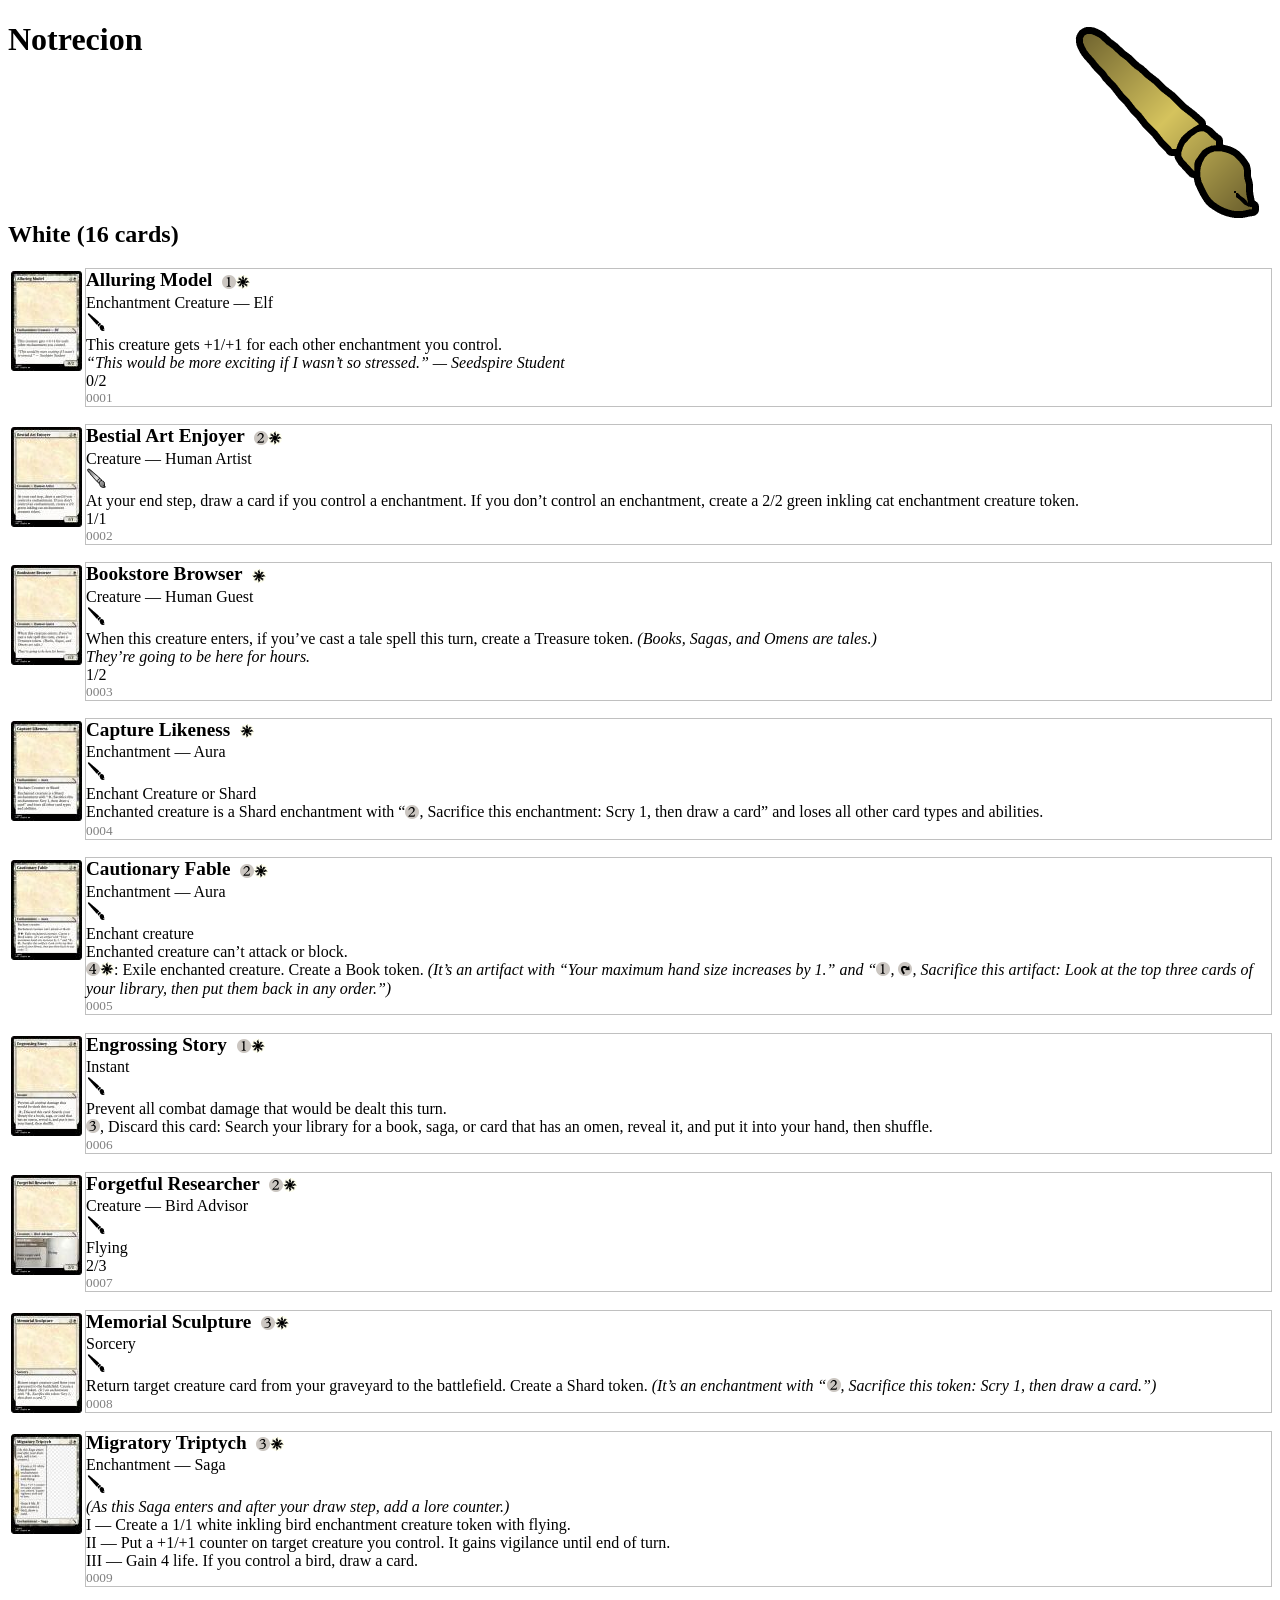
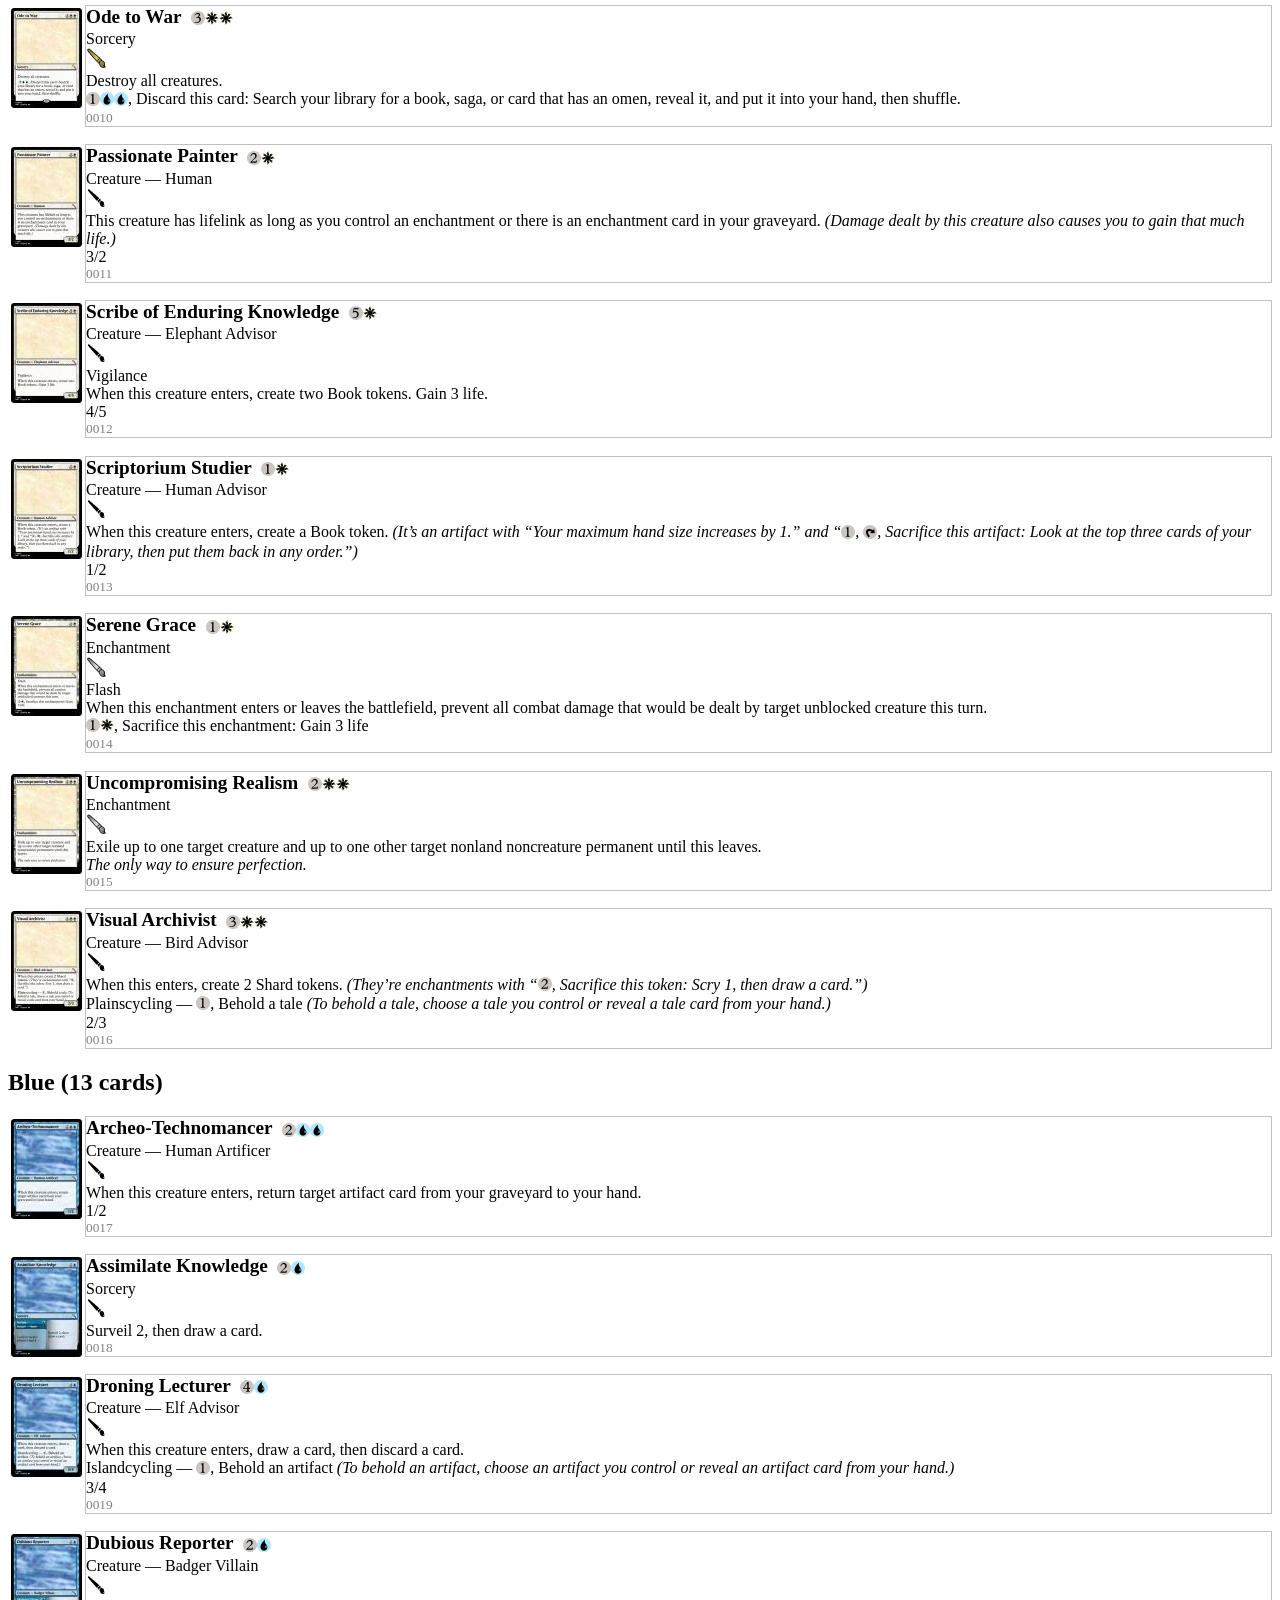
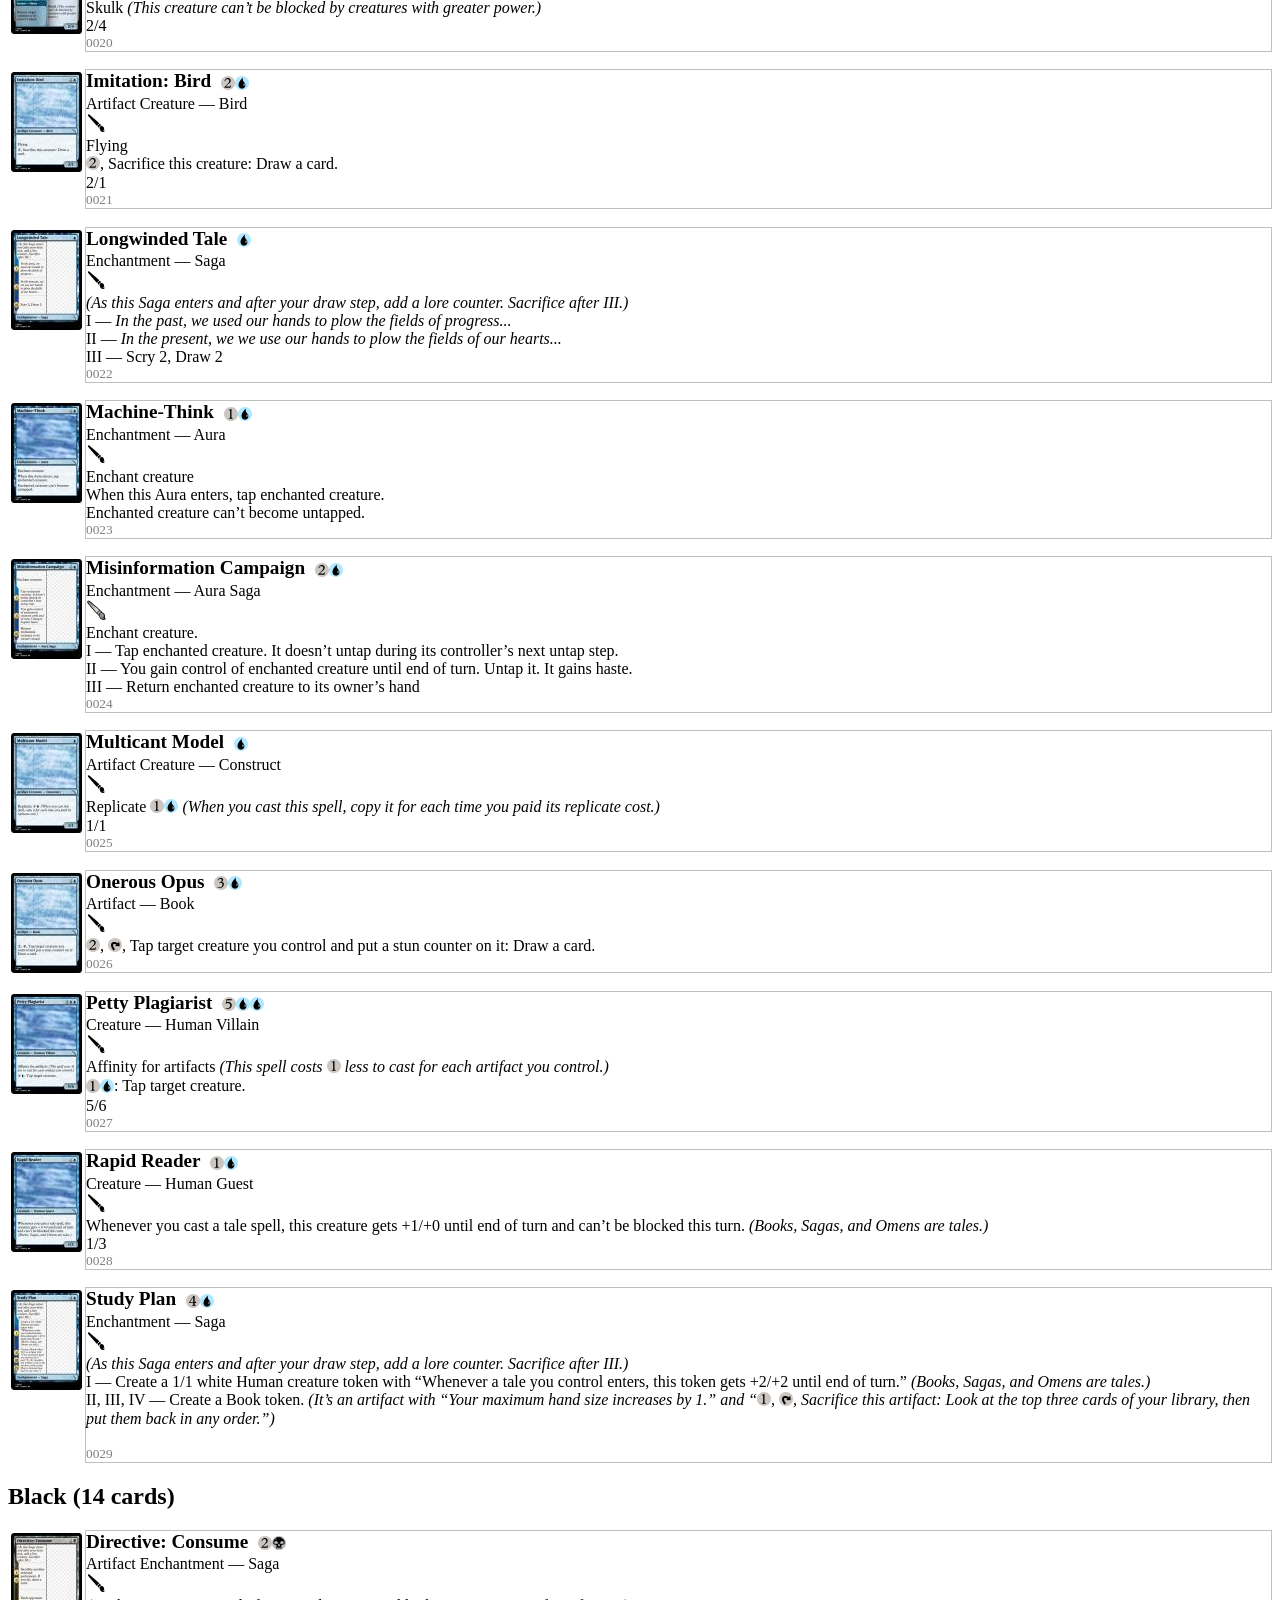
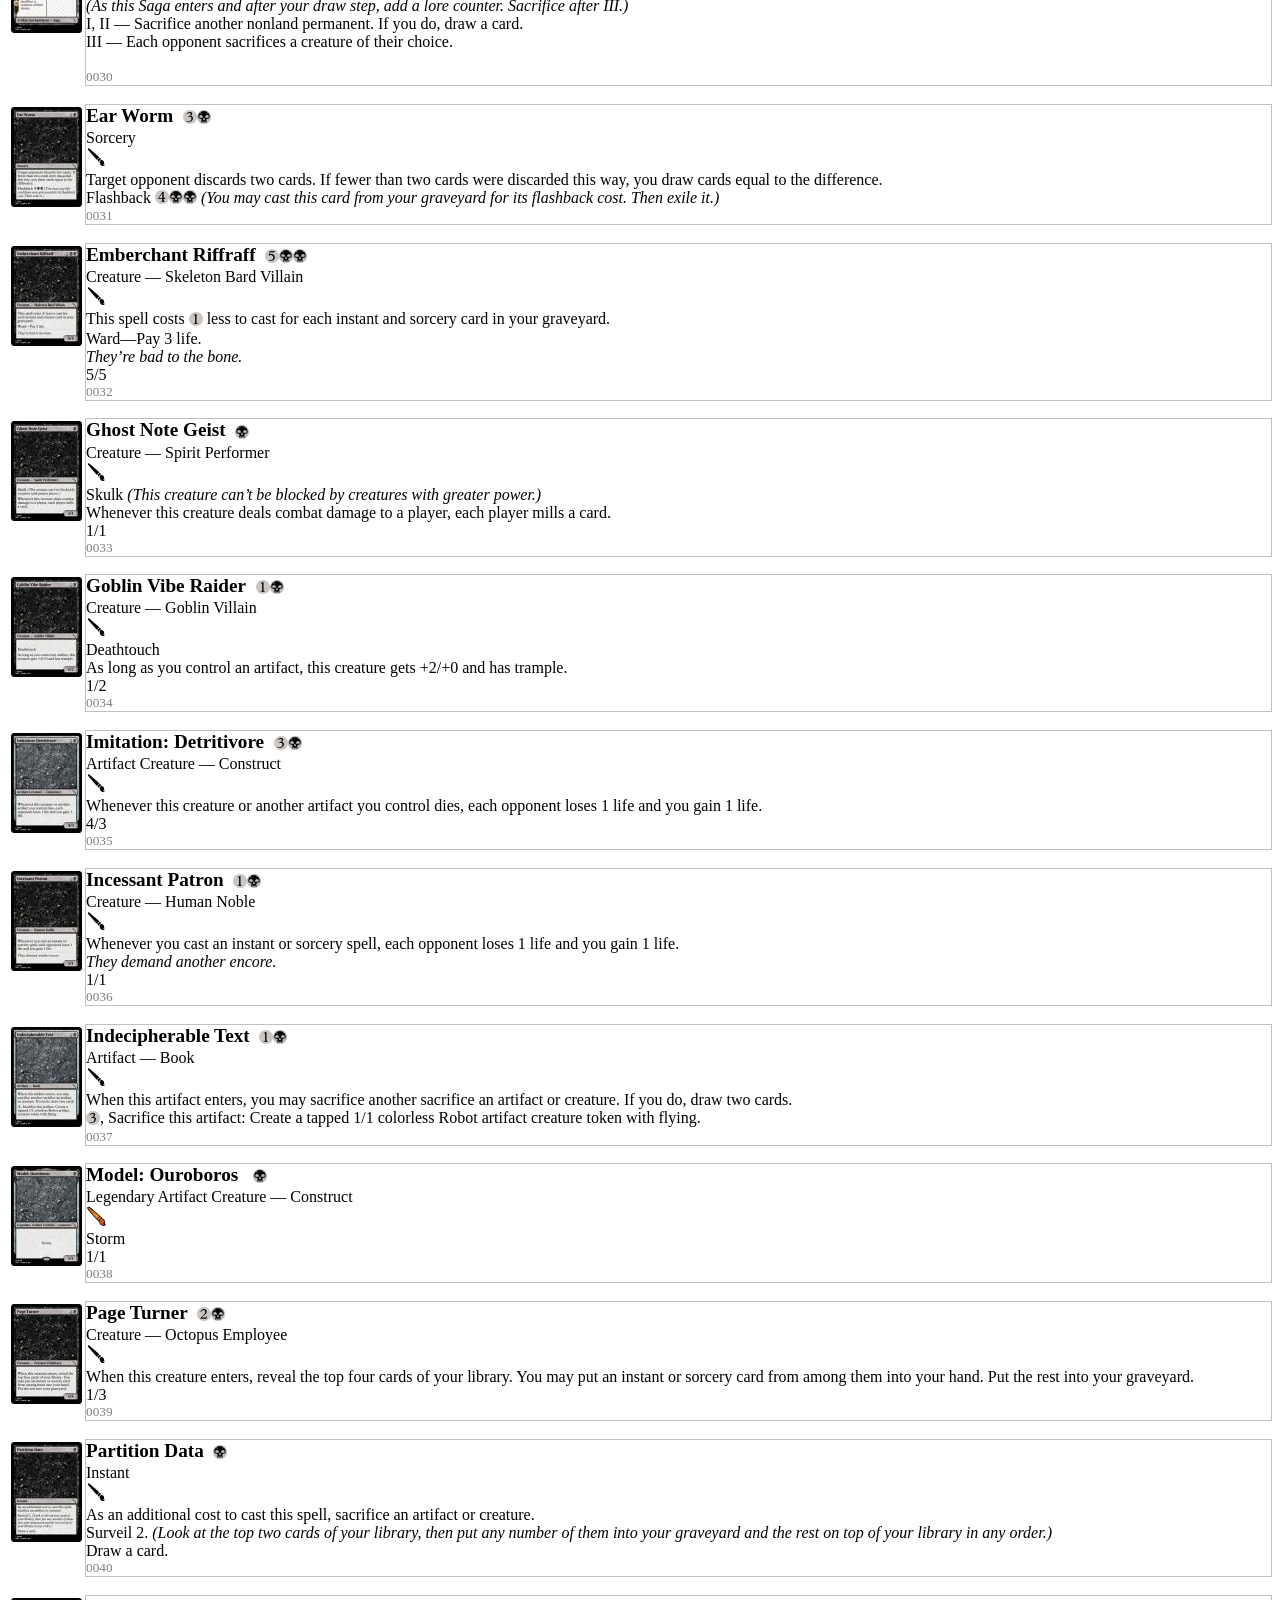
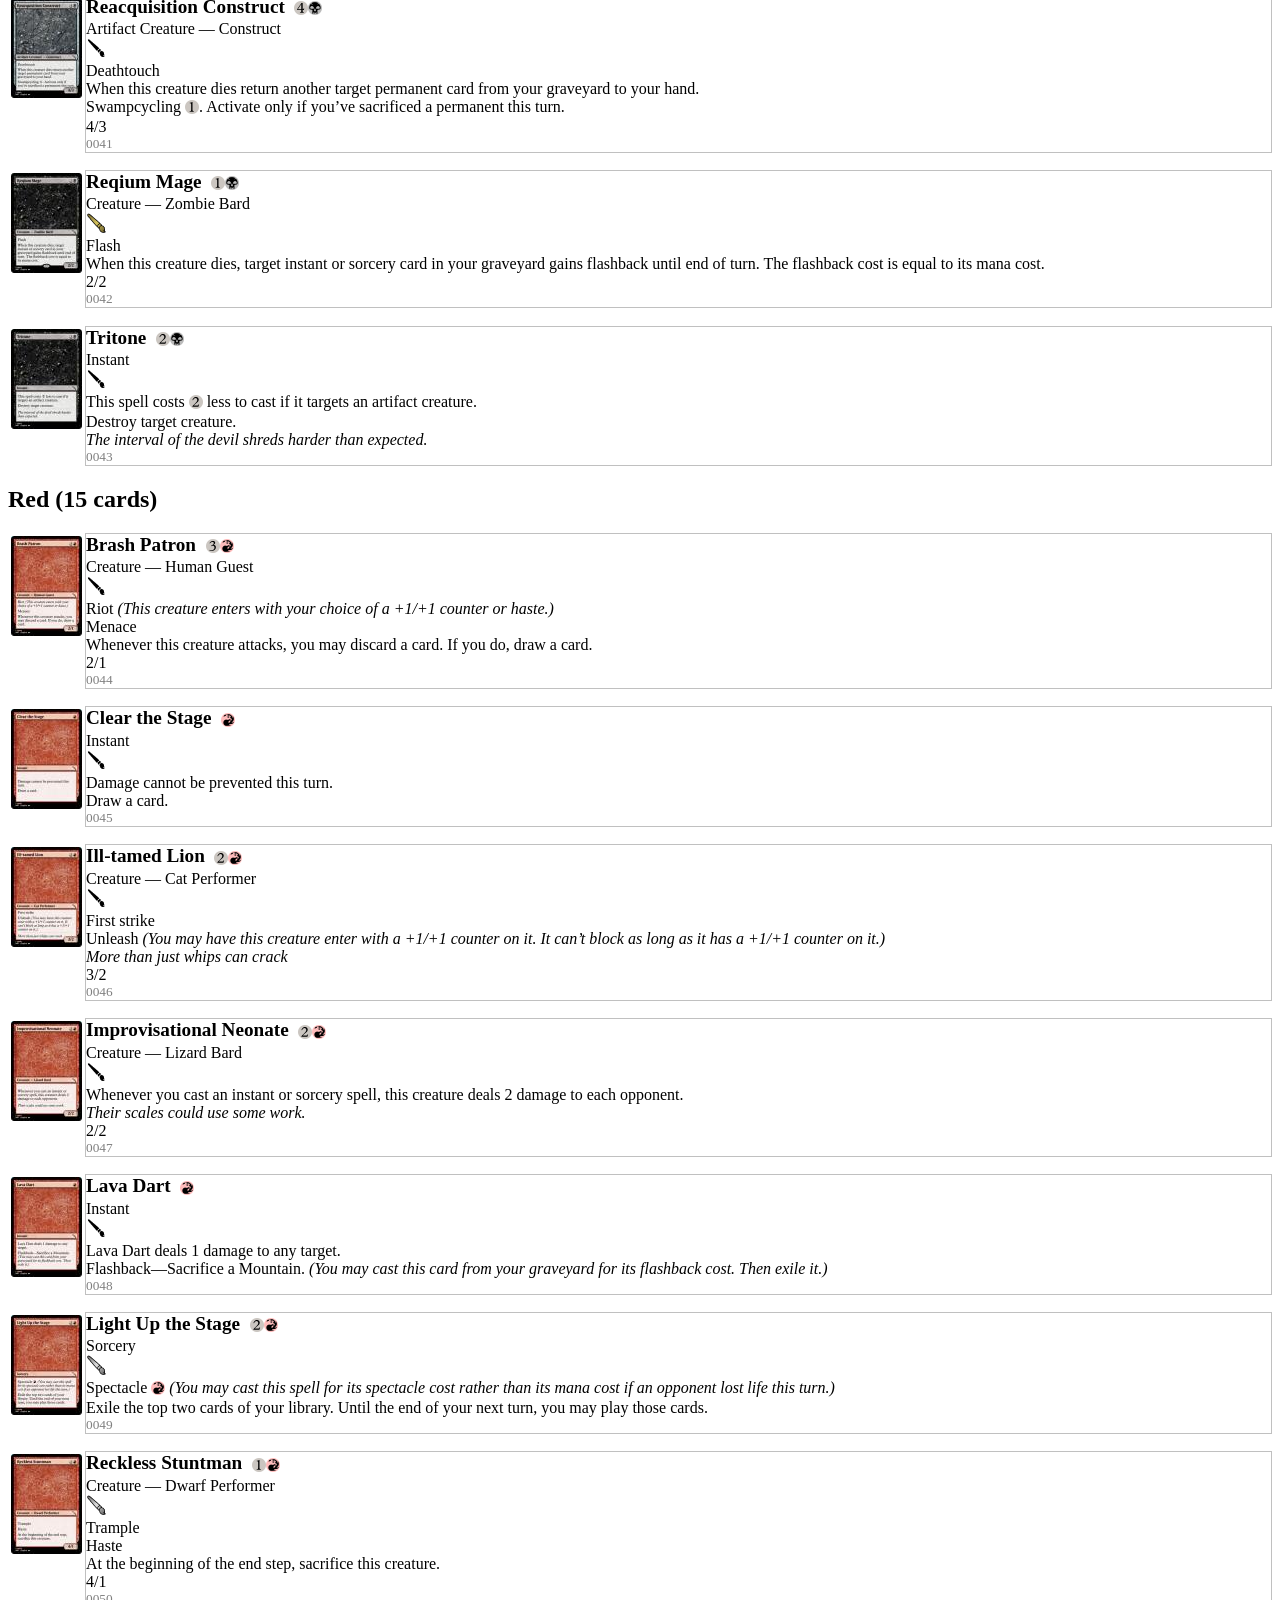
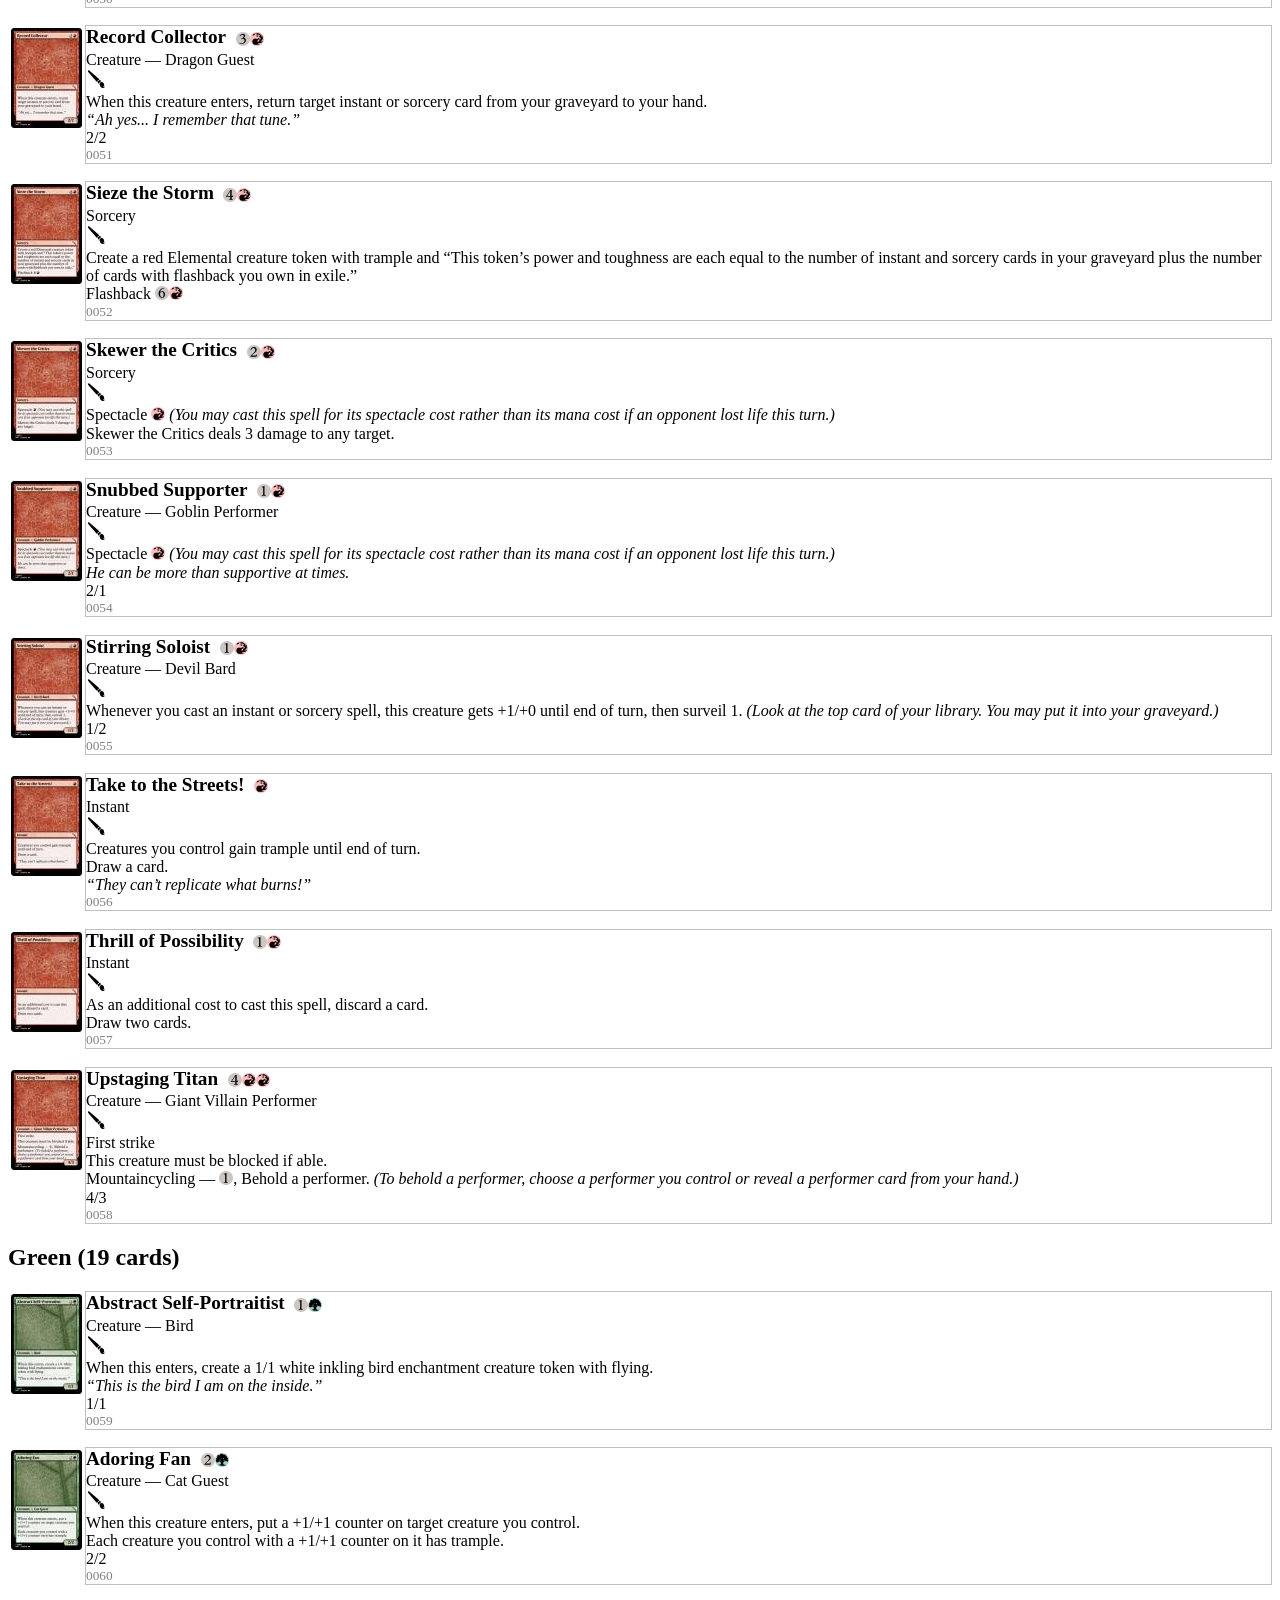
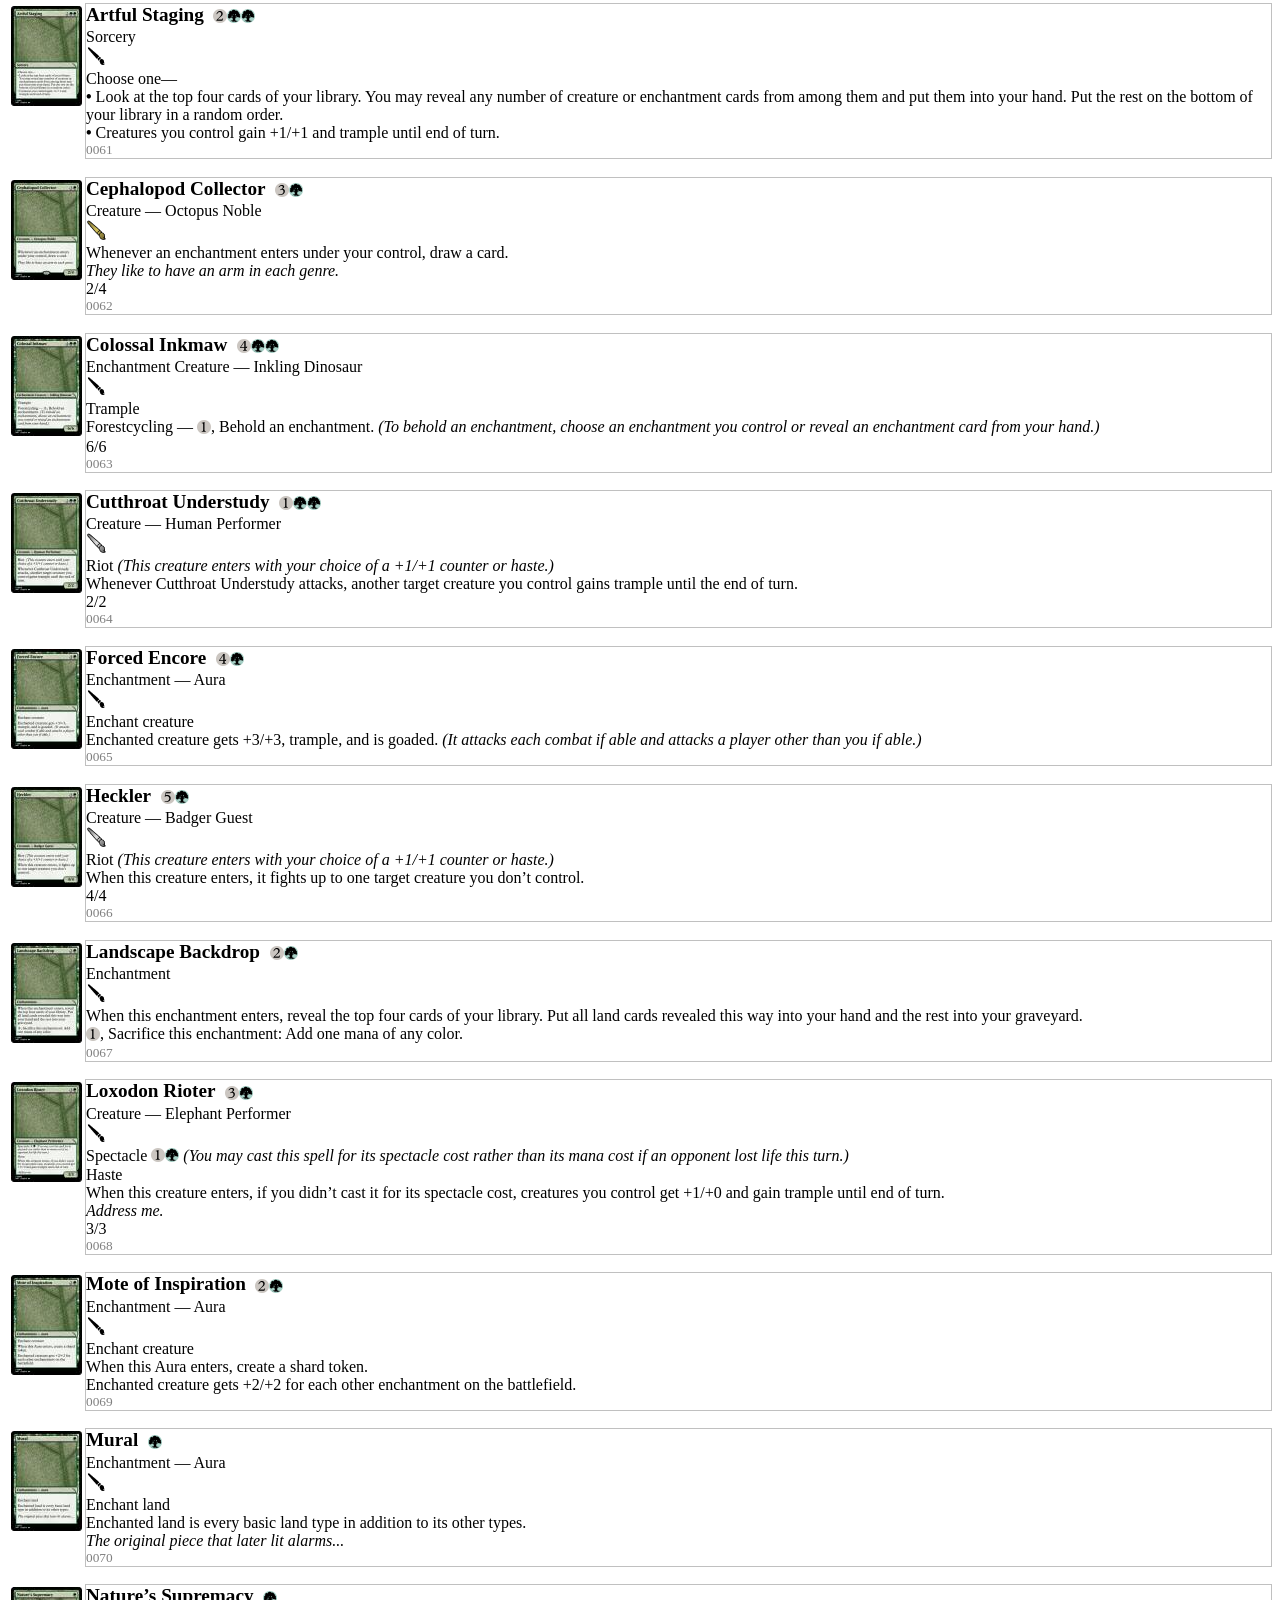
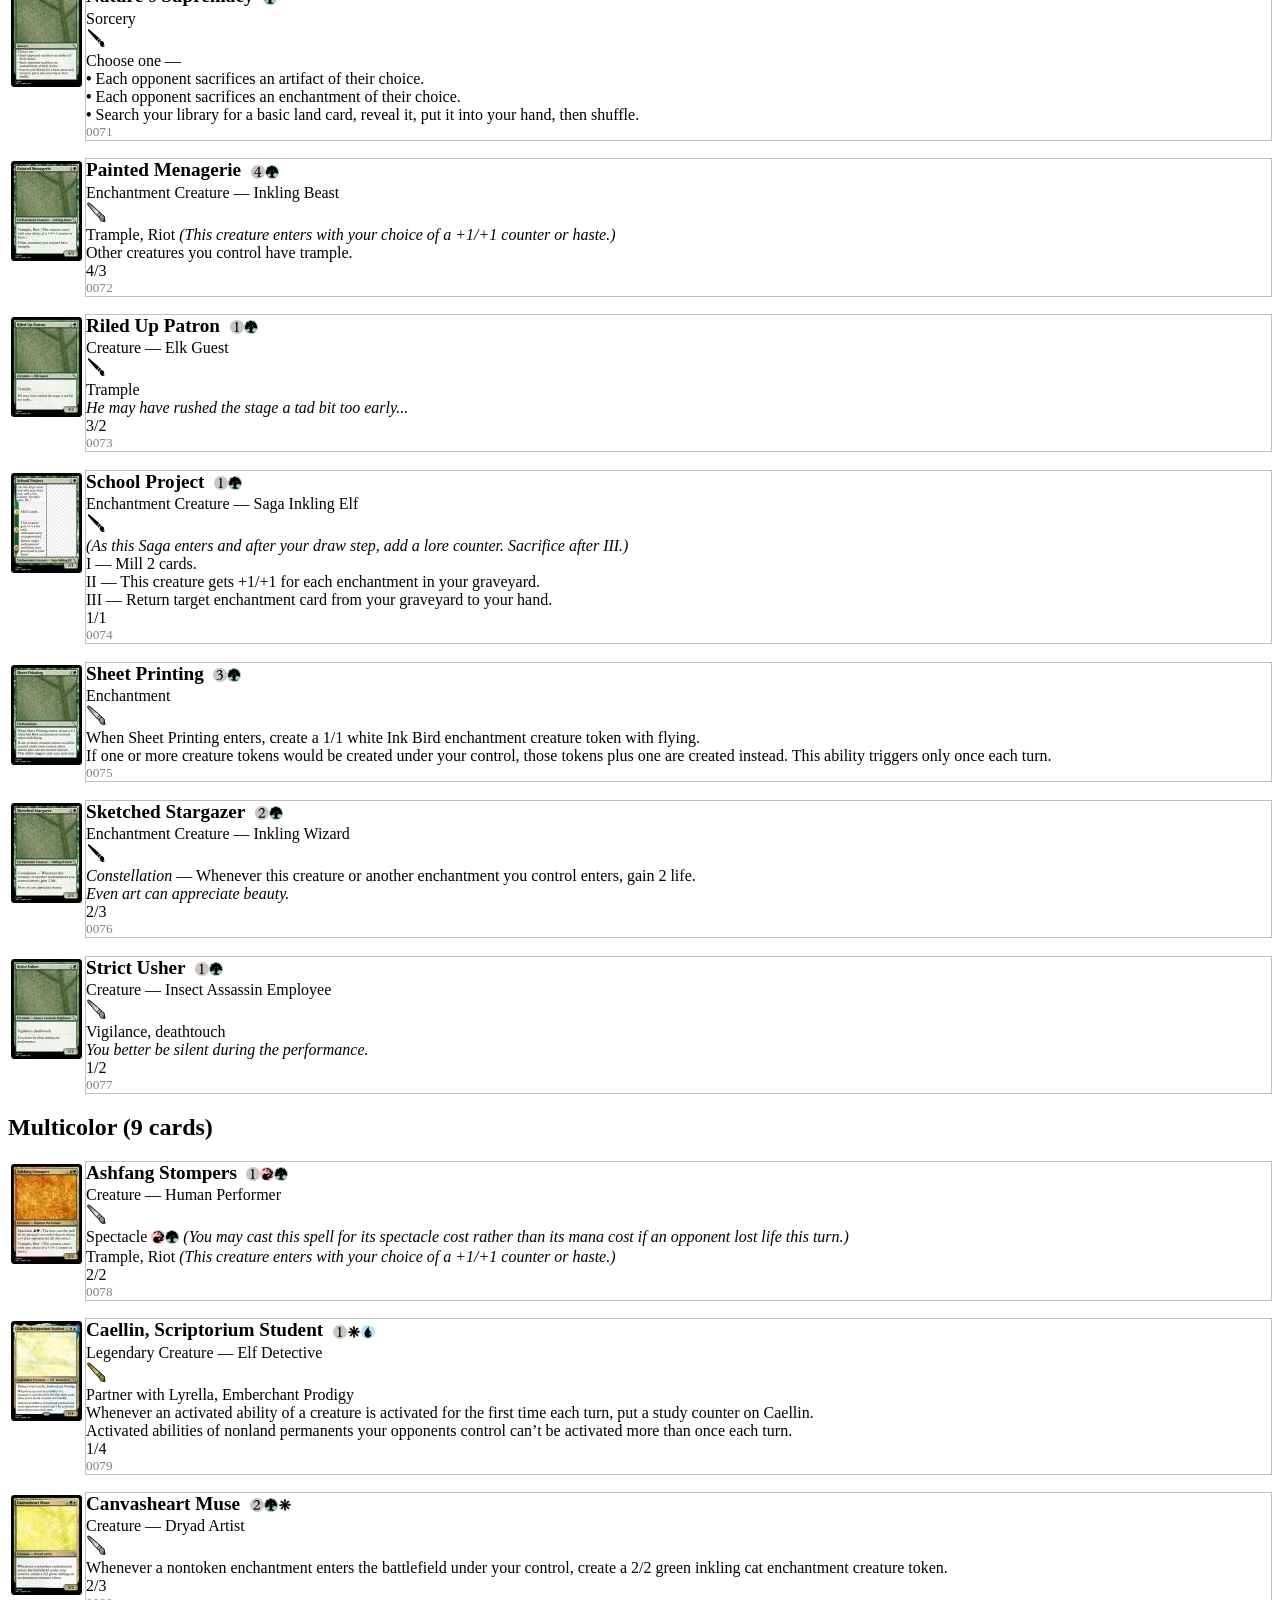
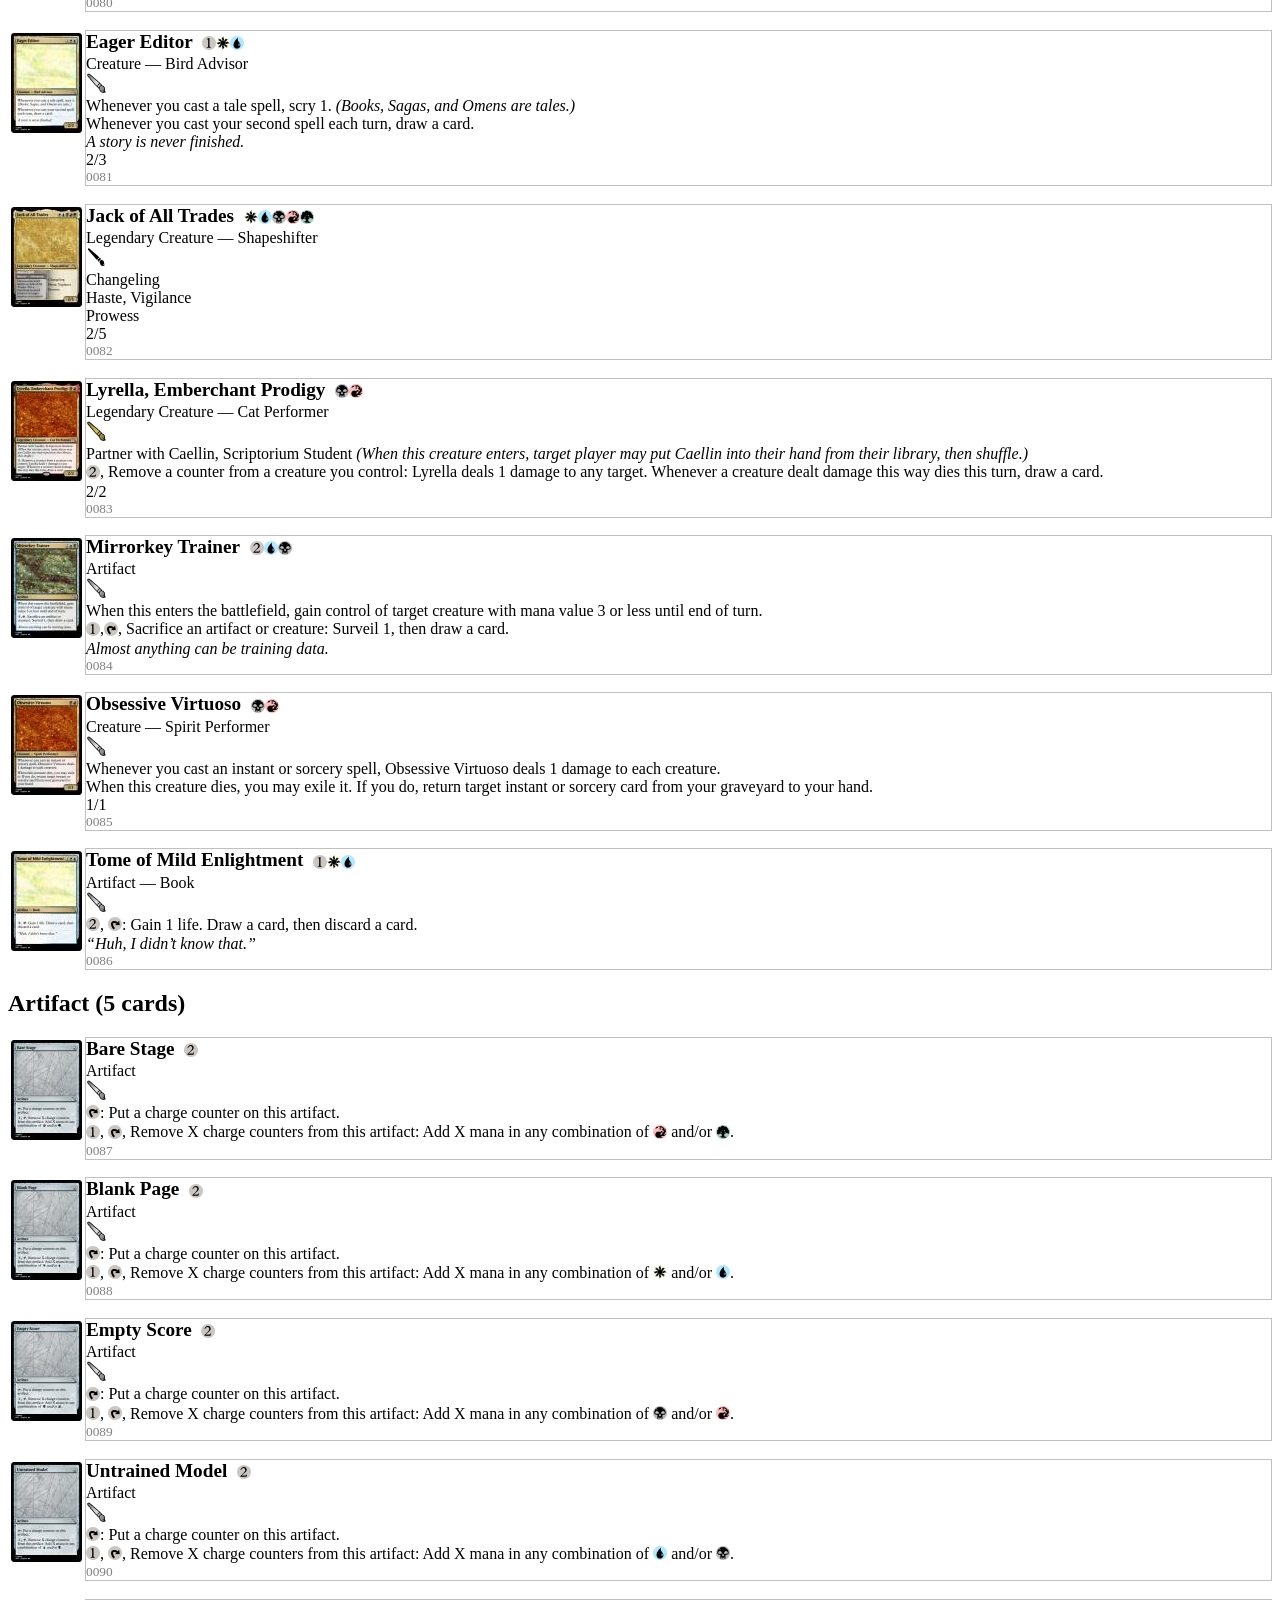
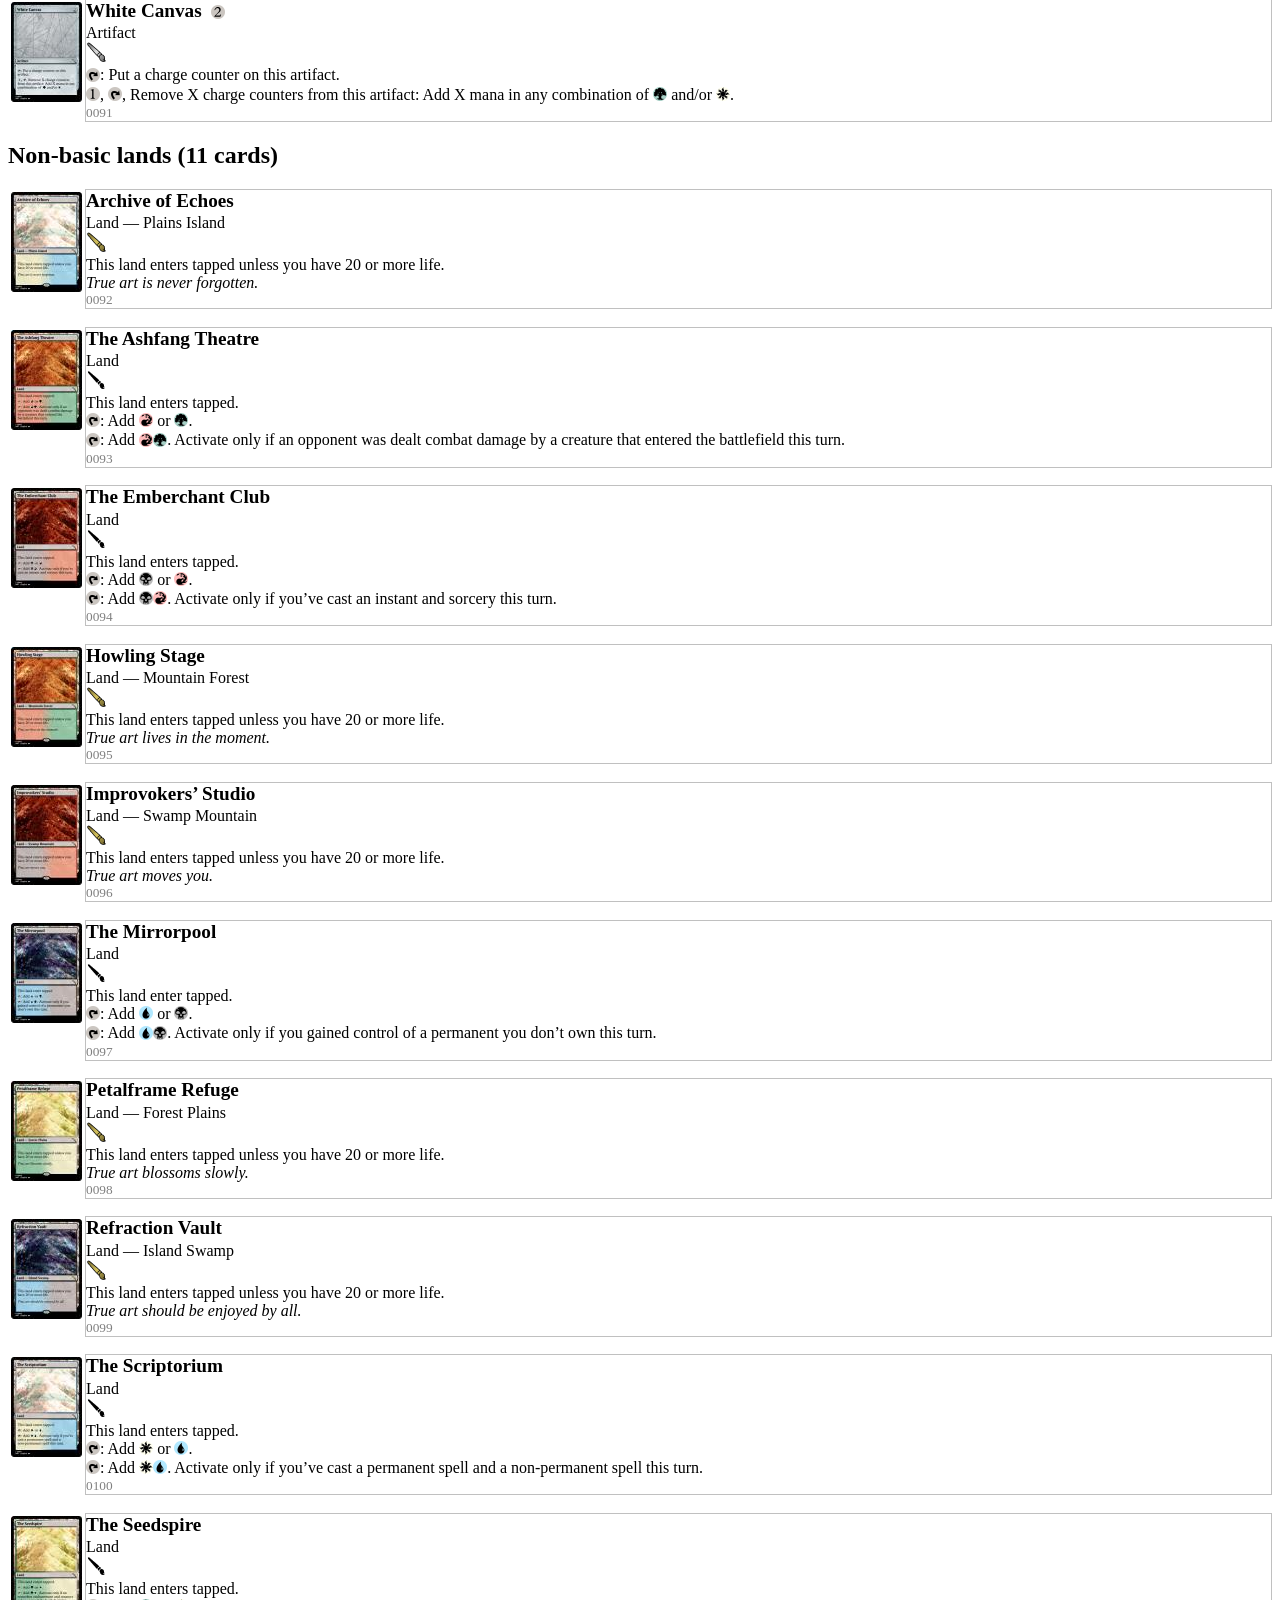
==== commit 13aecfa9: "finished commons title" ====
--- a/index-files/index.html
+++ b/index-files/index.html
@@ -1,4 +1,4 @@
-﻿<!DOCTYPE HTML PUBLIC "-//W3C//DTD HTML 4.01//EN" "http://www.w3.org/TR/html4/strict.dtd">
+﻿<!DOCTYPE HTML>
 <html lang='en'>
  <head>
   <title>Notrecion</title>
@@ -7,9 +7,12 @@
   <script type='text/javascript' src='script.js'></script>
   <style type='text/css'>
    body {
-     background: rgb(255,255,255);
-     color:      rgb(0,0,0);
-     font-family: serif;
+	 # This is here vs the css so the user can control text colors.
+     background:  rgb(255,255,255);
+     color:       rgb(0,0,0);
+     font-family: 'mplantin', serif;
+	 # Should match with Scryfall based on my terrible understanding.
+	 font-size:   15px;
    }
   </style>
  </head>
@@ -21,854 +24,1329 @@
   
   <h2>White (16 cards)</h2><ul class='cards'><li class='card'>
 	     <a href='card54.jpg'><img src='card-preview54.jpg' alt='' class='card-image'></a>
-	          <span class='name'    >Alluring Model</span><span class='casting-cost' ><img src='magic-mana-small-1.png' alt='1' width='14' height='14'><img src='magic-mana-small-W.png' alt='W' width='14' height='14'></span>
-	     
-	     <span class='type'         >Enchantment Creature &#8212; Elf </span>
-	     <span class='rarity'       ><img src='set-symbol-common.png' alt='C' title='common'></span>
+			  <div class='box'>
+	          <div><span class='name'    >Alluring Model</span><span class='casting-cost' ><img src='magic-mana-small-1.png' alt='1' width='14' height='14'><img src='magic-mana-small-W.png' alt='W' width='14' height='14'></span></div>
+	     
+	     <div><span class='type'>Enchantment Creature &#8212; Elf </span><span class='rarity'><img src='set-symbol-common.png' alt='common' title='common'>
+		 </span></div>
 	     <span class='rule-text'    >This creature gets +1/+1 for each other enchantment you control.</span>
 	     <span class='flavor-text'  >&#8220;This would be more exciting if I wasn&#8217;t so stressed.&#8221; &#8212; Seedspire Student</span>
-	     <span class='pt'           >0/2</span>
-	     <span class='card-number'  >1/83</span>
+	     <span class='pt'           >0<sep>/</sep>2</span>
+	     <span class='card-number'  >0001</span>
+	  </div>
 	  </li><li class='card'>
 	     <a href='card19.jpg'><img src='card-preview19.jpg' alt='' class='card-image'></a>
-	          <span class='name'    >Bestial Art Enjoyer</span><span class='casting-cost' ><img src='magic-mana-small-2.png' alt='2' width='14' height='14'><img src='magic-mana-small-W.png' alt='W' width='14' height='14'></span>
-	     
-	     <span class='type'         >Creature &#8212; Human Artist </span>
-	     <span class='rarity'       ><img src='set-symbol-uncommon.png' alt='U' title='uncommon'></span>
+			  <div class='box'>
+	          <div><span class='name'    >Bestial Art Enjoyer</span><span class='casting-cost' ><img src='magic-mana-small-2.png' alt='2' width='14' height='14'><img src='magic-mana-small-W.png' alt='W' width='14' height='14'></span></div>
+	     
+	     <div><span class='type'>Creature &#8212; Human Artist </span><span class='rarity'><img src='set-symbol-uncommon.png' alt='uncommon' title='uncommon'>
+		 </span></div>
 	     <span class='rule-text'    >At your end step, draw a card if you control a enchantment. If you don&#8217;t control an enchantment, create a 2/2 green inkling cat enchantment creature token.</span>
 	     <span class='flavor-text'  ></span>
-	     <span class='pt'           >1/1</span>
-	     <span class='card-number'  >2/83</span>
+	     <span class='pt'           >1<sep>/</sep>1</span>
+	     <span class='card-number'  >0002</span>
+	  </div>
 	  </li><li class='card'>
 	     <a href='card53.jpg'><img src='card-preview53.jpg' alt='' class='card-image'></a>
-	          <span class='name'    >Bookstore Browser</span><span class='casting-cost' ><img src='magic-mana-small-W.png' alt='W' width='14' height='14'></span>
-	     
-	     <span class='type'         >Creature &#8212; Human Guest </span>
-	     <span class='rarity'       ><img src='set-symbol-common.png' alt='C' title='common'></span>
+			  <div class='box'>
+	          <div><span class='name'    >Bookstore Browser</span><span class='casting-cost' ><img src='magic-mana-small-W.png' alt='W' width='14' height='14'></span></div>
+	     
+	     <div><span class='type'>Creature &#8212; Human Guest </span><span class='rarity'><img src='set-symbol-common.png' alt='common' title='common'>
+		 </span></div>
 	     <span class='rule-text'    >When this creature enters, if you&#8217;ve cast a tale spell this turn, create a Treasure token. <i>(Books, Sagas, and Omens are tales.)</i></span>
 	     <span class='flavor-text'  >They&#8217;re going to be here for hours.</span>
-	     <span class='pt'           >1/2</span>
-	     <span class='card-number'  >3/83</span>
+	     <span class='pt'           >1<sep>/</sep>2</span>
+	     <span class='card-number'  >0003</span>
+	  </div>
 	  </li><li class='card'>
 	     <a href='card14.jpg'><img src='card-preview14.jpg' alt='' class='card-image'></a>
-	          <span class='name'    >Capture Likeness</span><span class='casting-cost' ><img src='magic-mana-small-W.png' alt='W' width='14' height='14'></span>
-	     
-	     <span class='type'         >Enchantment &#8212; Aura </span>
-	     <span class='rarity'       ><img src='set-symbol-common.png' alt='C' title='common'></span>
+			  <div class='box'>
+	          <div><span class='name'    >Capture Likeness</span><span class='casting-cost' ><img src='magic-mana-small-W.png' alt='W' width='14' height='14'></span></div>
+	     
+	     <div><span class='type'>Enchantment &#8212; Aura </span><span class='rarity'><img src='set-symbol-common.png' alt='common' title='common'>
+		 </span></div>
 	     <span class='rule-text'    >Enchant Creature or Shard<br>
 Enchanted creature is a Shard enchantment with &#8220;<span class="symbol"><img src='magic-mana-small-2.png' alt='2' width='14' height='14'></span>, Sacrifice this enchantment: Scry 1, then draw a card&#8221; and loses all other card types and abilities.</span>
 	     <span class='flavor-text'  ></span>
 	     <span class='pt'           ></span>
-	     <span class='card-number'  >4/83</span>
+	     <span class='card-number'  >0004</span>
+	  </div>
 	  </li><li class='card'>
 	     <a href='card80.jpg'><img src='card-preview80.jpg' alt='' class='card-image'></a>
-	          <span class='name'    >Cautionary Fable</span><span class='casting-cost' ><img src='magic-mana-small-2.png' alt='2' width='14' height='14'><img src='magic-mana-small-W.png' alt='W' width='14' height='14'></span>
-	     
-	     <span class='type'         >Enchantment &#8212; Aura </span>
-	     <span class='rarity'       ><img src='set-symbol-common.png' alt='C' title='common'></span>
+			  <div class='box'>
+	          <div><span class='name'    >Cautionary Fable</span><span class='casting-cost' ><img src='magic-mana-small-2.png' alt='2' width='14' height='14'><img src='magic-mana-small-W.png' alt='W' width='14' height='14'></span></div>
+	     
+	     <div><span class='type'>Enchantment &#8212; Aura </span><span class='rarity'><img src='set-symbol-common.png' alt='common' title='common'>
+		 </span></div>
 	     <span class='rule-text'    >Enchant creature<br>
 Enchanted creature can&#8217;t attack or block.<br>
 <span class="symbol"><img src='magic-mana-small-4.png' alt='4' width='14' height='14'><img src='magic-mana-small-W.png' alt='W' width='14' height='14'></span>: Exile enchanted creature. Create a Book token. <i>(It&#8217;s an artifact with &#8220;Your maximum hand size increases by 1.&#8221; and &#8220;<span class="symbol"><img src='magic-mana-small-1.png' alt='1' width='14' height='14'></span>, <span class="symbol"><img src='magic-mana-small-T.png' alt='T' width='14' height='14'></span>, Sacrifice this artifact: Look at the top three cards of your library, then put them back in any order.&#8221;)</i></span>
 	     <span class='flavor-text'  ></span>
 	     <span class='pt'           ></span>
-	     <span class='card-number'  >5/83</span>
+	     <span class='card-number'  >0005</span>
+	  </div>
 	  </li><li class='card'>
 	     <a href='card77.jpg'><img src='card-preview77.jpg' alt='' class='card-image'></a>
-	          <span class='name'    >Engrossing Story</span><span class='casting-cost' ><img src='magic-mana-small-1.png' alt='1' width='14' height='14'><img src='magic-mana-small-W.png' alt='W' width='14' height='14'></span>
-	     
-	     <span class='type'         >Instant</span>
-	     <span class='rarity'       ><img src='set-symbol-common.png' alt='C' title='common'></span>
+			  <div class='box'>
+	          <div><span class='name'    >Engrossing Story</span><span class='casting-cost' ><img src='magic-mana-small-1.png' alt='1' width='14' height='14'><img src='magic-mana-small-W.png' alt='W' width='14' height='14'></span></div>
+	     
+	     <div><span class='type'>Instant</span><span class='rarity'><img src='set-symbol-common.png' alt='common' title='common'>
+		 </span></div>
 	     <span class='rule-text'    >Prevent all combat damage that would be dealt this turn.<br>
  <span class="symbol"><img src='magic-mana-small-3.png' alt='3' width='14' height='14'></span>, Discard this card: Search your library for a book, saga, or card that has an omen, reveal it, and put it into your hand, then shuffle.</span>
 	     <span class='flavor-text'  ></span>
 	     <span class='pt'           ></span>
-	     <span class='card-number'  >6/83</span>
+	     <span class='card-number'  >0006</span>
+	  </div>
 	  </li><li class='card'>
 	     <a href='card81.jpg'><img src='card-preview81.jpg' alt='' class='card-image'></a>
-	          <span class='name'    >Forgetful Researcher</span><span class='casting-cost' ><img src='magic-mana-small-2.png' alt='2' width='14' height='14'><img src='magic-mana-small-W.png' alt='W' width='14' height='14'></span>
-	     
-	     <span class='type'         >Creature &#8212; Elephant Advisor </span>
-	     <span class='rarity'       ><img src='set-symbol-common.png' alt='C' title='common'></span>
-	     <span class='rule-text'    >When this creature enters, exile up to one target card from a graveyard.</span>
-	     <span class='flavor-text'  ></span>
-	     <span class='pt'           >2/3</span>
-	     <span class='card-number'  >7/83</span>
+			  <div class='box'>
+	          <div><span class='name'    >Forgetful Researcher</span><span class='casting-cost' ><img src='magic-mana-small-2.png' alt='2' width='14' height='14'><img src='magic-mana-small-W.png' alt='W' width='14' height='14'></span></div>
+	     
+	     <div><span class='type'>Creature &#8212; Bird Advisor </span><span class='rarity'><img src='set-symbol-common.png' alt='common' title='common'>
+		 </span></div>
+	     <span class='rule-text'    >Flying</span>
+	     <span class='flavor-text'  ></span>
+	     <span class='pt'           >2<sep>/</sep>3</span>
+	     <span class='card-number'  >0007</span>
+	  </div>
 	  </li><li class='card'>
 	     <a href='card58.jpg'><img src='card-preview58.jpg' alt='' class='card-image'></a>
-	          <span class='name'    >Memorial Sculpture</span><span class='casting-cost' ><img src='magic-mana-small-3.png' alt='3' width='14' height='14'><img src='magic-mana-small-W.png' alt='W' width='14' height='14'></span>
-	     
-	     <span class='type'         >Sorcery</span>
-	     <span class='rarity'       ><img src='set-symbol-common.png' alt='C' title='common'></span>
-	     <span class='rule-text'    >Return target creature card from your graveyard to the battlefield. Create a Shard token. <i>(It&#8217;s an enchantment with &#8220;<span class="symbol"><img src='magic-mana-small-2.png' alt='2' width='14' height='14'></span>, Sacrifice this enchantment: Scry 1, then draw a card.&#8221;)</i></span>
-	     <span class='flavor-text'  ></span>
-	     <span class='pt'           ></span>
-	     <span class='card-number'  >8/83</span>
+			  <div class='box'>
+	          <div><span class='name'    >Memorial Sculpture</span><span class='casting-cost' ><img src='magic-mana-small-3.png' alt='3' width='14' height='14'><img src='magic-mana-small-W.png' alt='W' width='14' height='14'></span></div>
+	     
+	     <div><span class='type'>Sorcery</span><span class='rarity'><img src='set-symbol-common.png' alt='common' title='common'>
+		 </span></div>
+	     <span class='rule-text'    >Return target creature card from your graveyard to the battlefield. Create a Shard token. <i>(It&#8217;s an enchantment with &#8220;<span class="symbol"><img src='magic-mana-small-2.png' alt='2' width='14' height='14'></span>, Sacrifice this token: Scry 1, then draw a card.&#8221;)</i></span>
+	     <span class='flavor-text'  ></span>
+	     <span class='pt'           ></span>
+	     <span class='card-number'  >0008</span>
+	  </div>
 	  </li><li class='card'>
 	     <a href='card56.jpg'><img src='card-preview56.jpg' alt='' class='card-image'></a>
-	          <span class='name'    >Migratory Triptych</span><span class='casting-cost' ><img src='magic-mana-small-3.png' alt='3' width='14' height='14'><img src='magic-mana-small-W.png' alt='W' width='14' height='14'></span>
-	     
-	     <span class='type'         >Enchantment &#8212; Saga </span>
-	     <span class='rarity'       ><img src='set-symbol-common.png' alt='C' title='common'></span>
-	     <span class='rule-text'    ></span>
-	     <span class='flavor-text'  ></span>
-	     <span class='pt'           ></span>
-	     <span class='card-number'  >9/83</span>
+			  <div class='box'>
+	          <div><span class='name'    >Migratory Triptych</span><span class='casting-cost' ><img src='magic-mana-small-3.png' alt='3' width='14' height='14'><img src='magic-mana-small-W.png' alt='W' width='14' height='14'></span></div>
+	     
+	     <div><span class='type'>Enchantment &#8212; Saga </span><span class='rarity'><img src='set-symbol-common.png' alt='common' title='common'>
+		 </span></div>
+	     <span class='rule-text'    ><i>(As this Saga enters and after your draw step, add a lore counter.)</i><br>
+I &#8212; Create a 1/1 white inkling bird enchantment creature token with flying.<br>
+II &#8212; Put a +1/+1 counter on target creature you control. It gains vigilance until end of turn.<br>
+III &#8212; Gain 4 life. If you control a bird, draw a card.</span>
+	     <span class='flavor-text'  ></span>
+	     <span class='pt'           ></span>
+	     <span class='card-number'  >0009</span>
+	  </div>
 	  </li><li class='card'>
 	     <a href='card46.jpg'><img src='card-preview46.jpg' alt='' class='card-image'></a>
-	          <span class='name'    >Ode to War</span><span class='casting-cost' ><img src='magic-mana-small-3.png' alt='3' width='14' height='14'><img src='magic-mana-small-W.png' alt='W' width='14' height='14'><img src='magic-mana-small-W.png' alt='W' width='14' height='14'></span>
-	     
-	     <span class='type'         >Sorcery</span>
-	     <span class='rarity'       ><img src='set-symbol-rare.png' alt='R' title='rare'></span>
+			  <div class='box'>
+	          <div><span class='name'    >Ode to War</span><span class='casting-cost' ><img src='magic-mana-small-3.png' alt='3' width='14' height='14'><img src='magic-mana-small-W.png' alt='W' width='14' height='14'><img src='magic-mana-small-W.png' alt='W' width='14' height='14'></span></div>
+	     
+	     <div><span class='type'>Sorcery</span><span class='rarity'><img src='set-symbol-rare.png' alt='rare' title='rare'>
+		 </span></div>
 	     <span class='rule-text'    >Destroy all creatures.<br>
  <span class="symbol"><img src='magic-mana-small-1.png' alt='1' width='14' height='14'><img src='magic-mana-small-U.png' alt='U' width='14' height='14'><img src='magic-mana-small-U.png' alt='U' width='14' height='14'></span>, Discard this card: Search your library for a book, saga, or card that has an omen, reveal it, and put it into your hand, then shuffle.</span>
 	     <span class='flavor-text'  ></span>
 	     <span class='pt'           ></span>
-	     <span class='card-number'  >10/83</span>
+	     <span class='card-number'  >0010</span>
+	  </div>
 	  </li><li class='card'>
 	     <a href='card55.jpg'><img src='card-preview55.jpg' alt='' class='card-image'></a>
-	          <span class='name'    >Passionate Painter</span><span class='casting-cost' ><img src='magic-mana-small-2.png' alt='2' width='14' height='14'><img src='magic-mana-small-W.png' alt='W' width='14' height='14'></span>
-	     
-	     <span class='type'         >Creature &#8212; Human </span>
-	     <span class='rarity'       ><img src='set-symbol-common.png' alt='C' title='common'></span>
+			  <div class='box'>
+	          <div><span class='name'    >Passionate Painter</span><span class='casting-cost' ><img src='magic-mana-small-2.png' alt='2' width='14' height='14'><img src='magic-mana-small-W.png' alt='W' width='14' height='14'></span></div>
+	     
+	     <div><span class='type'>Creature &#8212; Human </span><span class='rarity'><img src='set-symbol-common.png' alt='common' title='common'>
+		 </span></div>
 	     <span class='rule-text'    >This creature has lifelink as long as you control an enchantment or there is an enchantment card in your graveyard. <i>(Damage dealt by this creature also causes you to gain that much life.)</i></span>
 	     <span class='flavor-text'  ></span>
-	     <span class='pt'           >3/2</span>
-	     <span class='card-number'  >11/83</span>
+	     <span class='pt'           >3<sep>/</sep>2</span>
+	     <span class='card-number'  >0011</span>
+	  </div>
 	  </li><li class='card'>
 	     <a href='card82.jpg'><img src='card-preview82.jpg' alt='' class='card-image'></a>
-	          <span class='name'    >Scribe of Enduring Knowledge</span><span class='casting-cost' ><img src='magic-mana-small-5.png' alt='5' width='14' height='14'><img src='magic-mana-small-W.png' alt='W' width='14' height='14'></span>
-	     
-	     <span class='type'         >Creature &#8212; Bird Advisor </span>
-	     <span class='rarity'       ><img src='set-symbol-common.png' alt='C' title='common'></span>
-	     <span class='rule-text'    >Flying<br>
+			  <div class='box'>
+	          <div><span class='name'    >Scribe of Enduring Knowledge</span><span class='casting-cost' ><img src='magic-mana-small-5.png' alt='5' width='14' height='14'><img src='magic-mana-small-W.png' alt='W' width='14' height='14'></span></div>
+	     
+	     <div><span class='type'>Creature &#8212; Elephant Advisor </span><span class='rarity'><img src='set-symbol-common.png' alt='common' title='common'>
+		 </span></div>
+	     <span class='rule-text'    >Vigilance<br>
 When this creature enters, create two Book tokens. Gain 3 life.</span>
 	     <span class='flavor-text'  ></span>
-	     <span class='pt'           >3/3</span>
-	     <span class='card-number'  >12/83</span>
+	     <span class='pt'           >4<sep>/</sep>5</span>
+	     <span class='card-number'  >0012</span>
+	  </div>
 	  </li><li class='card'>
 	     <a href='card79.jpg'><img src='card-preview79.jpg' alt='' class='card-image'></a>
-	          <span class='name'    >Scriptorium Studier</span><span class='casting-cost' ><img src='magic-mana-small-1.png' alt='1' width='14' height='14'><img src='magic-mana-small-W.png' alt='W' width='14' height='14'></span>
-	     
-	     <span class='type'         >Creature &#8212; Human Advisor </span>
-	     <span class='rarity'       ><img src='set-symbol-common.png' alt='C' title='common'></span>
+			  <div class='box'>
+	          <div><span class='name'    >Scriptorium Studier</span><span class='casting-cost' ><img src='magic-mana-small-1.png' alt='1' width='14' height='14'><img src='magic-mana-small-W.png' alt='W' width='14' height='14'></span></div>
+	     
+	     <div><span class='type'>Creature &#8212; Human Advisor </span><span class='rarity'><img src='set-symbol-common.png' alt='common' title='common'>
+		 </span></div>
 	     <span class='rule-text'    >When this creature enters, create a Book token. <i>(It&#8217;s an artifact with &#8220;Your maximum hand size increases by 1.&#8221; and &#8220;<span class="symbol"><img src='magic-mana-small-1.png' alt='1' width='14' height='14'></span>, <span class="symbol"><img src='magic-mana-small-T.png' alt='T' width='14' height='14'></span>, Sacrifice this artifact: Look at the top three cards of your library, then put them back in any order.&#8221;)</i></span>
 	     <span class='flavor-text'  ></span>
-	     <span class='pt'           >1/2</span>
-	     <span class='card-number'  >13/83</span>
+	     <span class='pt'           >1<sep>/</sep>2</span>
+	     <span class='card-number'  >0013</span>
+	  </div>
 	  </li><li class='card'>
 	     <a href='card76.jpg'><img src='card-preview76.jpg' alt='' class='card-image'></a>
-	          <span class='name'    >Serene Grace</span><span class='casting-cost' ><img src='magic-mana-small-1.png' alt='1' width='14' height='14'><img src='magic-mana-small-W.png' alt='W' width='14' height='14'></span>
-	     
-	     <span class='type'         >Enchantment</span>
-	     <span class='rarity'       ><img src='set-symbol-uncommon.png' alt='U' title='uncommon'></span>
+			  <div class='box'>
+	          <div><span class='name'    >Serene Grace</span><span class='casting-cost' ><img src='magic-mana-small-1.png' alt='1' width='14' height='14'><img src='magic-mana-small-W.png' alt='W' width='14' height='14'></span></div>
+	     
+	     <div><span class='type'>Enchantment</span><span class='rarity'><img src='set-symbol-uncommon.png' alt='uncommon' title='uncommon'>
+		 </span></div>
 	     <span class='rule-text'    >Flash<br>
 When this enchantment enters or leaves the battlefield, prevent all combat damage that would be dealt by target unblocked creature this turn.<br>
 <span class="symbol"><img src='magic-mana-small-1.png' alt='1' width='14' height='14'><img src='magic-mana-small-W.png' alt='W' width='14' height='14'></span>, Sacrifice this enchantment: Gain 3 life</span>
 	     <span class='flavor-text'  ></span>
 	     <span class='pt'           ></span>
-	     <span class='card-number'  >14/83</span>
+	     <span class='card-number'  >0014</span>
+	  </div>
 	  </li><li class='card'>
 	     <a href='card57.jpg'><img src='card-preview57.jpg' alt='' class='card-image'></a>
-	          <span class='name'    >Uncompromising Realism</span><span class='casting-cost' ><img src='magic-mana-small-2.png' alt='2' width='14' height='14'><img src='magic-mana-small-W.png' alt='W' width='14' height='14'><img src='magic-mana-small-W.png' alt='W' width='14' height='14'></span>
-	     
-	     <span class='type'         >Enchantment</span>
-	     <span class='rarity'       ><img src='set-symbol-uncommon.png' alt='U' title='uncommon'></span>
+			  <div class='box'>
+	          <div><span class='name'    >Uncompromising Realism</span><span class='casting-cost' ><img src='magic-mana-small-2.png' alt='2' width='14' height='14'><img src='magic-mana-small-W.png' alt='W' width='14' height='14'><img src='magic-mana-small-W.png' alt='W' width='14' height='14'></span></div>
+	     
+	     <div><span class='type'>Enchantment</span><span class='rarity'><img src='set-symbol-uncommon.png' alt='uncommon' title='uncommon'>
+		 </span></div>
 	     <span class='rule-text'    >Exile up to one target creature and up to one other target nonland noncreature permanent until this leaves.</span>
 	     <span class='flavor-text'  >The only way to ensure perfection.</span>
 	     <span class='pt'           ></span>
-	     <span class='card-number'  >15/83</span>
+	     <span class='card-number'  >0015</span>
+	  </div>
 	  </li><li class='card'>
 	     <a href='card42.jpg'><img src='card-preview42.jpg' alt='' class='card-image'></a>
-	          <span class='name'    >Visual Archivist</span><span class='casting-cost' ><img src='magic-mana-small-3.png' alt='3' width='14' height='14'><img src='magic-mana-small-W.png' alt='W' width='14' height='14'><img src='magic-mana-small-W.png' alt='W' width='14' height='14'></span>
-	     
-	     <span class='type'         >Creature &#8212; Bird Advisor </span>
-	     <span class='rarity'       ><img src='set-symbol-common.png' alt='C' title='common'></span>
-	     <span class='rule-text'    >When this enters, create 2 Shard tokens. <i>(They&#8217;re enchantments with &#8220;<span class="symbol"><img src='magic-mana-small-2.png' alt='2' width='14' height='14'></span>, Sacrifice this enchantment: Scry 1, then draw a card.&#8221;)</i><br>
-Plainscycling &#8212; <span class="symbol"><img src='magic-mana-small-1.png' alt='1' width='14' height='14'></span>, Behold a tale <i>(Books, Sagas, and Omens are tales.)</i></span>
-	     <span class='flavor-text'  ></span>
-	     <span class='pt'           >2/3</span>
-	     <span class='card-number'  >16/83</span>
-	  </li></ul><h2>Blue (3 cards)</h2><ul class='cards'><li class='card'>
+			  <div class='box'>
+	          <div><span class='name'    >Visual Archivist</span><span class='casting-cost' ><img src='magic-mana-small-3.png' alt='3' width='14' height='14'><img src='magic-mana-small-W.png' alt='W' width='14' height='14'><img src='magic-mana-small-W.png' alt='W' width='14' height='14'></span></div>
+	     
+	     <div><span class='type'>Creature &#8212; Bird Advisor </span><span class='rarity'><img src='set-symbol-common.png' alt='common' title='common'>
+		 </span></div>
+	     <span class='rule-text'    >When this enters, create 2 Shard tokens. <i>(They&#8217;re enchantments with &#8220;<span class="symbol"><img src='magic-mana-small-2.png' alt='2' width='14' height='14'></span>, Sacrifice this token: Scry 1, then draw a card.&#8221;)</i><br>
+Plainscycling &#8212; <span class="symbol"><img src='magic-mana-small-1.png' alt='1' width='14' height='14'></span>, Behold a tale <i>(To behold a tale, choose a tale you control or reveal a tale card from your hand.)</i></span>
+	     <span class='flavor-text'  ></span>
+	     <span class='pt'           >2<sep>/</sep>3</span>
+	     <span class='card-number'  >0016</span>
+	  </div>
+	  </li></ul><h2>Blue (13 cards)</h2><ul class='cards'><li class='card'>
+	     <a href='card99.jpg'><img src='card-preview99.jpg' alt='' class='card-image'></a>
+			  <div class='box'>
+	          <div><span class='name'    >Archeo-Technomancer</span><span class='casting-cost' ><img src='magic-mana-small-2.png' alt='2' width='14' height='14'><img src='magic-mana-small-U.png' alt='U' width='14' height='14'><img src='magic-mana-small-U.png' alt='U' width='14' height='14'></span></div>
+	     
+	     <div><span class='type'>Creature &#8212; Human Artificer </span><span class='rarity'><img src='set-symbol-common.png' alt='common' title='common'>
+		 </span></div>
+	     <span class='rule-text'    >When this creature enters, return target artifact card from your graveyard to your hand.</span>
+	     <span class='flavor-text'  ></span>
+	     <span class='pt'           >1<sep>/</sep>2</span>
+	     <span class='card-number'  >0017</span>
+	  </div>
+	  </li><li class='card'>
+	     <a href='card96.jpg'><img src='card-preview96.jpg' alt='' class='card-image'></a>
+			  <div class='box'>
+	          <div><span class='name'    >Assimilate Knowledge</span><span class='casting-cost' ><img src='magic-mana-small-2.png' alt='2' width='14' height='14'><img src='magic-mana-small-U.png' alt='U' width='14' height='14'></span></div>
+	     
+	     <div><span class='type'>Sorcery</span><span class='rarity'><img src='set-symbol-common.png' alt='common' title='common'>
+		 </span></div>
+	     <span class='rule-text'    >Surveil 2, then draw a card.</span>
+	     <span class='flavor-text'  ></span>
+	     <span class='pt'           ></span>
+	     <span class='card-number'  >0018</span>
+	  </div>
+	  </li><li class='card'>
 	     <a href='card43.jpg'><img src='card-preview43.jpg' alt='' class='card-image'></a>
-	          <span class='name'    >Droning Lecturer</span><span class='casting-cost' ><img src='magic-mana-small-4.png' alt='4' width='14' height='14'><img src='magic-mana-small-U.png' alt='U' width='14' height='14'></span>
-	     
-	     <span class='type'         >Creature &#8212; Elf  Advisor </span>
-	     <span class='rarity'       ><img src='set-symbol-common.png' alt='C' title='common'></span>
+			  <div class='box'>
+	          <div><span class='name'    >Droning Lecturer</span><span class='casting-cost' ><img src='magic-mana-small-4.png' alt='4' width='14' height='14'><img src='magic-mana-small-U.png' alt='U' width='14' height='14'></span></div>
+	     
+	     <div><span class='type'>Creature &#8212; Elf  Advisor </span><span class='rarity'><img src='set-symbol-common.png' alt='common' title='common'>
+		 </span></div>
 	     <span class='rule-text'    >When this creature enters, draw a card, then discard a card.<br>
-Islandcycling &#8212; <span class="symbol"><img src='magic-mana-small-1.png' alt='1' width='14' height='14'></span>, Behold an artifact</span>
-	     <span class='flavor-text'  ></span>
-	     <span class='pt'           >3/4</span>
-	     <span class='card-number'  >17/83</span>
+Islandcycling &#8212; <span class="symbol"><img src='magic-mana-small-1.png' alt='1' width='14' height='14'></span>, Behold an artifact <i>(To behold an artifact, choose an artifact you control or reveal an artifact card from your hand.)</i></span>
+	     <span class='flavor-text'  ></span>
+	     <span class='pt'           >3<sep>/</sep>4</span>
+	     <span class='card-number'  >0019</span>
+	  </div>
+	  </li><li class='card'>
+	     <a href='card86.jpg'><img src='card-preview86.jpg' alt='' class='card-image'></a>
+			  <div class='box'>
+	          <div><span class='name'    >Dubious Reporter</span><span class='casting-cost' ><img src='magic-mana-small-2.png' alt='2' width='14' height='14'><img src='magic-mana-small-U.png' alt='U' width='14' height='14'></span></div>
+	     
+	     <div><span class='type'>Creature &#8212; Badger Villain </span><span class='rarity'><img src='set-symbol-common.png' alt='common' title='common'>
+		 </span></div>
+	     <span class='rule-text'    >Skulk <i>(This creature can&#8217;t be blocked by creatures with greater power.)</i></span>
+	     <span class='flavor-text'  ></span>
+	     <span class='pt'           >2<sep>/</sep>4</span>
+	     <span class='card-number'  >0020</span>
+	  </div>
+	  </li><li class='card'>
+	     <a href='card98.jpg'><img src='card-preview98.jpg' alt='' class='card-image'></a>
+			  <div class='box'>
+	          <div><span class='name'    >Imitation: Bird</span><span class='casting-cost' ><img src='magic-mana-small-2.png' alt='2' width='14' height='14'><img src='magic-mana-small-U.png' alt='U' width='14' height='14'></span></div>
+	     
+	     <div><span class='type'>Artifact Creature &#8212; Bird </span><span class='rarity'><img src='set-symbol-common.png' alt='common' title='common'>
+		 </span></div>
+	     <span class='rule-text'    >Flying<br>
+<span class="symbol"><img src='magic-mana-small-2.png' alt='2' width='14' height='14'></span>, Sacrifice this creature: Draw a card.</span>
+	     <span class='flavor-text'  ></span>
+	     <span class='pt'           >2<sep>/</sep>1</span>
+	     <span class='card-number'  >0021</span>
+	  </div>
 	  </li><li class='card'>
 	     <a href='card12.jpg'><img src='card-preview12.jpg' alt='' class='card-image'></a>
-	          <span class='name'    >Longwinded Tale</span><span class='casting-cost' ><img src='magic-mana-small-U.png' alt='U' width='14' height='14'></span>
-	     
-	     <span class='type'         >Enchantment &#8212; Saga </span>
-	     <span class='rarity'       ><img src='set-symbol-common.png' alt='C' title='common'></span>
-	     <span class='rule-text'    ></span>
-	     <span class='flavor-text'  ></span>
-	     <span class='pt'           ></span>
-	     <span class='card-number'  >18/83</span>
+			  <div class='box'>
+	          <div><span class='name'    >Longwinded Tale</span><span class='casting-cost' ><img src='magic-mana-small-U.png' alt='U' width='14' height='14'></span></div>
+	     
+	     <div><span class='type'>Enchantment &#8212; Saga </span><span class='rarity'><img src='set-symbol-common.png' alt='common' title='common'>
+		 </span></div>
+	     <span class='rule-text'    ><i>(As this Saga enters and after your draw step, add a lore counter. Sacrifice after III.)</i><br>
+I &#8212; <i>In the past, we used our hands to plow the fields of progress...</i><br>
+II &#8212; <i>In the present, we we use our hands to plow the fields of our hearts...</i><br>
+III &#8212; Scry 2, Draw 2</span>
+	     <span class='flavor-text'  ></span>
+	     <span class='pt'           ></span>
+	     <span class='card-number'  >0022</span>
+	  </div>
+	  </li><li class='card'>
+	     <a href='card93.jpg'><img src='card-preview93.jpg' alt='' class='card-image'></a>
+			  <div class='box'>
+	          <div><span class='name'    >Machine-Think</span><span class='casting-cost' ><img src='magic-mana-small-1.png' alt='1' width='14' height='14'><img src='magic-mana-small-U.png' alt='U' width='14' height='14'></span></div>
+	     
+	     <div><span class='type'>Enchantment &#8212; Aura </span><span class='rarity'><img src='set-symbol-common.png' alt='common' title='common'>
+		 </span></div>
+	     <span class='rule-text'    >Enchant creature<br>
+When this Aura enters, tap enchanted creature.<br>
+Enchanted creature can&#8217;t become untapped.</span>
+	     <span class='flavor-text'  ></span>
+	     <span class='pt'           ></span>
+	     <span class='card-number'  >0023</span>
+	  </div>
 	  </li><li class='card'>
 	     <a href='card39.jpg'><img src='card-preview39.jpg' alt='' class='card-image'></a>
-	          <span class='name'    >Misinformation Campaign</span><span class='casting-cost' ><img src='magic-mana-small-2.png' alt='2' width='14' height='14'><img src='magic-mana-small-U.png' alt='U' width='14' height='14'></span>
-	     
-	     <span class='type'         >Enchantment &#8212; Aura Saga </span>
-	     <span class='rarity'       ><img src='set-symbol-uncommon.png' alt='U' title='uncommon'></span>
-	     <span class='rule-text'    ></span>
-	     <span class='flavor-text'  ></span>
-	     <span class='pt'           ></span>
-	     <span class='card-number'  >19/83</span>
-	  </li></ul><h2>Black (5 cards)</h2><ul class='cards'><li class='card'>
+			  <div class='box'>
+	          <div><span class='name'    >Misinformation Campaign</span><span class='casting-cost' ><img src='magic-mana-small-2.png' alt='2' width='14' height='14'><img src='magic-mana-small-U.png' alt='U' width='14' height='14'></span></div>
+	     
+	     <div><span class='type'>Enchantment &#8212; Aura Saga </span><span class='rarity'><img src='set-symbol-uncommon.png' alt='uncommon' title='uncommon'>
+		 </span></div>
+	     <span class='rule-text'    >Enchant creature.<br>
+I &#8212; Tap enchanted creature. It doesn&#8217;t untap during its controller&#8217;s next untap step.<br>
+II &#8212; You gain control of enchanted creature until end of turn. Untap it. It gains haste.<br>
+III &#8212; Return enchanted creature to its owner&#8217;s hand</span>
+	     <span class='flavor-text'  ></span>
+	     <span class='pt'           ></span>
+	     <span class='card-number'  >0024</span>
+	  </div>
+	  </li><li class='card'>
+	     <a href='card92.jpg'><img src='card-preview92.jpg' alt='' class='card-image'></a>
+			  <div class='box'>
+	          <div><span class='name'    >Multicant Model</span><span class='casting-cost' ><img src='magic-mana-small-U.png' alt='U' width='14' height='14'></span></div>
+	     
+	     <div><span class='type'>Artifact Creature &#8212; Construct </span><span class='rarity'><img src='set-symbol-common.png' alt='common' title='common'>
+		 </span></div>
+	     <span class='rule-text'    >Replicate <span class="symbol"><img src='magic-mana-small-1.png' alt='1' width='14' height='14'><img src='magic-mana-small-U.png' alt='U' width='14' height='14'></span> <i>(When you cast this spell, copy it for each time you paid its replicate cost.)</i></span>
+	     <span class='flavor-text'  ></span>
+	     <span class='pt'           >1<sep>/</sep>1</span>
+	     <span class='card-number'  >0025</span>
+	  </div>
+	  </li><li class='card'>
+	     <a href='card83.jpg'><img src='card-preview83.jpg' alt='' class='card-image'></a>
+			  <div class='box'>
+	          <div><span class='name'    >Onerous Opus</span><span class='casting-cost' ><img src='magic-mana-small-3.png' alt='3' width='14' height='14'><img src='magic-mana-small-U.png' alt='U' width='14' height='14'></span></div>
+	     
+	     <div><span class='type'>Artifact &#8212; Book </span><span class='rarity'><img src='set-symbol-common.png' alt='common' title='common'>
+		 </span></div>
+	     <span class='rule-text'    ><span class="symbol"><img src='magic-mana-small-2.png' alt='2' width='14' height='14'></span>, <span class="symbol"><img src='magic-mana-small-T.png' alt='T' width='14' height='14'></span>, Tap target creature you control and put a stun counter on it: Draw a card.</span>
+	     <span class='flavor-text'  ></span>
+	     <span class='pt'           ></span>
+	     <span class='card-number'  >0026</span>
+	  </div>
+	  </li><li class='card'>
+	     <a href='card101.jpg'><img src='card-preview101.jpg' alt='' class='card-image'></a>
+			  <div class='box'>
+	          <div><span class='name'    >Petty Plagiarist</span><span class='casting-cost' ><img src='magic-mana-small-5.png' alt='5' width='14' height='14'><img src='magic-mana-small-U.png' alt='U' width='14' height='14'><img src='magic-mana-small-U.png' alt='U' width='14' height='14'></span></div>
+	     
+	     <div><span class='type'>Creature &#8212; Human Villain </span><span class='rarity'><img src='set-symbol-common.png' alt='common' title='common'>
+		 </span></div>
+	     <span class='rule-text'    >Affinity for artifacts <i>(This spell costs <span class="symbol"><img src='magic-mana-small-1.png' alt='1' width='14' height='14'></span> less to cast for each artifact you control.)</i><br>
+<span class="symbol"><img src='magic-mana-small-1.png' alt='1' width='14' height='14'><img src='magic-mana-small-U.png' alt='U' width='14' height='14'></span>: Tap target creature.</span>
+	     <span class='flavor-text'  ></span>
+	     <span class='pt'           >5<sep>/</sep>6</span>
+	     <span class='card-number'  >0027</span>
+	  </div>
+	  </li><li class='card'>
+	     <a href='card85.jpg'><img src='card-preview85.jpg' alt='' class='card-image'></a>
+			  <div class='box'>
+	          <div><span class='name'    >Rapid Reader</span><span class='casting-cost' ><img src='magic-mana-small-1.png' alt='1' width='14' height='14'><img src='magic-mana-small-U.png' alt='U' width='14' height='14'></span></div>
+	     
+	     <div><span class='type'>Creature &#8212; Human Guest </span><span class='rarity'><img src='set-symbol-common.png' alt='common' title='common'>
+		 </span></div>
+	     <span class='rule-text'    >Whenever you cast a tale spell, this creature gets +1/+0 until end of turn and can&#8217;t be blocked this turn. <i>(Books, Sagas, and Omens are tales.)</i></span>
+	     <span class='flavor-text'  ></span>
+	     <span class='pt'           >1<sep>/</sep>3</span>
+	     <span class='card-number'  >0028</span>
+	  </div>
+	  </li><li class='card'>
+	     <a href='card84.jpg'><img src='card-preview84.jpg' alt='' class='card-image'></a>
+			  <div class='box'>
+	          <div><span class='name'    >Study Plan</span><span class='casting-cost' ><img src='magic-mana-small-4.png' alt='4' width='14' height='14'><img src='magic-mana-small-U.png' alt='U' width='14' height='14'></span></div>
+	     
+	     <div><span class='type'>Enchantment &#8212; Saga </span><span class='rarity'><img src='set-symbol-common.png' alt='common' title='common'>
+		 </span></div>
+	     <span class='rule-text'    ><i>(As this Saga enters and after your draw step, add a lore counter. Sacrifice after III.)</i><br>
+I &#8212; Create a 1/1 white Human creature token with &#8220;Whenever a tale you control enters, this token gets +2/+2 until end of turn.&#8221; <i>(Books, Sagas, and Omens are tales.)</i><br>
+II, III, IV &#8212; Create a Book token. <i>(It&#8217;s an artifact with &#8220;Your maximum hand size increases by 1.&#8221; and &#8220;<span class="symbol"><img src='magic-mana-small-1.png' alt='1' width='14' height='14'></span>, <span class="symbol"><img src='magic-mana-small-T.png' alt='T' width='14' height='14'></span>, Sacrifice this artifact: Look at the top three cards of your library, then put them back in any order.&#8221;)</i><br>
+&#8203;</span>
+	     <span class='flavor-text'  ></span>
+	     <span class='pt'           ></span>
+	     <span class='card-number'  >0029</span>
+	  </div>
+	  </li></ul><h2>Black (14 cards)</h2><ul class='cards'><li class='card'>
+	     <a href='card95.jpg'><img src='card-preview95.jpg' alt='' class='card-image'></a>
+			  <div class='box'>
+	          <div><span class='name'    >Directive: Consume</span><span class='casting-cost' ><img src='magic-mana-small-2.png' alt='2' width='14' height='14'><img src='magic-mana-small-B.png' alt='B' width='14' height='14'></span></div>
+	     
+	     <div><span class='type'>Artifact Enchantment &#8212; Saga </span><span class='rarity'><img src='set-symbol-common.png' alt='common' title='common'>
+		 </span></div>
+	     <span class='rule-text'    ><i>(As this Saga enters and after your draw step, add a lore counter. Sacrifice after III.)</i><br>
+I, II &#8212; Sacrifice another nonland permanent. If you do, draw a card.<br>
+III &#8212; Each opponent sacrifices a creature of their choice.<br>
+&#8203;</span>
+	     <span class='flavor-text'  ></span>
+	     <span class='pt'           ></span>
+	     <span class='card-number'  >0030</span>
+	  </div>
+	  </li><li class='card'>
 	     <a href='card71.jpg'><img src='card-preview71.jpg' alt='' class='card-image'></a>
-	          <span class='name'    >Ear Worm</span><span class='casting-cost' ><img src='magic-mana-small-3.png' alt='3' width='14' height='14'><img src='magic-mana-small-B.png' alt='B' width='14' height='14'></span>
-	     
-	     <span class='type'         >Sorcery</span>
-	     <span class='rarity'       ><img src='set-symbol-common.png' alt='C' title='common'></span>
+			  <div class='box'>
+	          <div><span class='name'    >Ear Worm</span><span class='casting-cost' ><img src='magic-mana-small-3.png' alt='3' width='14' height='14'><img src='magic-mana-small-B.png' alt='B' width='14' height='14'></span></div>
+	     
+	     <div><span class='type'>Sorcery</span><span class='rarity'><img src='set-symbol-common.png' alt='common' title='common'>
+		 </span></div>
 	     <span class='rule-text'    >Target opponent discards two cards. If fewer than two cards were discarded this way, you draw cards equal to the difference.<br>
 Flashback <span class="symbol"><img src='magic-mana-small-4.png' alt='4' width='14' height='14'><img src='magic-mana-small-B.png' alt='B' width='14' height='14'><img src='magic-mana-small-B.png' alt='B' width='14' height='14'></span> <i>(You may cast this card from your graveyard for its flashback cost. Then exile it.)</i></span>
 	     <span class='flavor-text'  ></span>
 	     <span class='pt'           ></span>
-	     <span class='card-number'  >20/83</span>
+	     <span class='card-number'  >0031</span>
+	  </div>
+	  </li><li class='card'>
+	     <a href='card90.jpg'><img src='card-preview90.jpg' alt='' class='card-image'></a>
+			  <div class='box'>
+	          <div><span class='name'    >Emberchant Riffraff</span><span class='casting-cost' ><img src='magic-mana-small-5.png' alt='5' width='14' height='14'><img src='magic-mana-small-B.png' alt='B' width='14' height='14'><img src='magic-mana-small-B.png' alt='B' width='14' height='14'></span></div>
+	     
+	     <div><span class='type'>Creature &#8212; Skeleton Bard Villain </span><span class='rarity'><img src='set-symbol-common.png' alt='common' title='common'>
+		 </span></div>
+	     <span class='rule-text'    >This spell costs <span class="symbol"><img src='magic-mana-small-1.png' alt='1' width='14' height='14'></span> less to cast for each instant and sorcery card in your graveyard.<br>
+Ward&#8212;Pay 3 life.</span>
+	     <span class='flavor-text'  >They&#8217;re bad to the bone.</span>
+	     <span class='pt'           >5<sep>/</sep>5</span>
+	     <span class='card-number'  >0032</span>
+	  </div>
+	  </li><li class='card'>
+	     <a href='card87.jpg'><img src='card-preview87.jpg' alt='' class='card-image'></a>
+			  <div class='box'>
+	          <div><span class='name'    >Ghost Note Geist</span><span class='casting-cost' ><img src='magic-mana-small-B.png' alt='B' width='14' height='14'></span></div>
+	     
+	     <div><span class='type'>Creature &#8212; Spirit Performer </span><span class='rarity'><img src='set-symbol-common.png' alt='common' title='common'>
+		 </span></div>
+	     <span class='rule-text'    >Skulk <i>(This creature can&#8217;t be blocked by creatures with greater power.)</i><br>
+Whenever this creature deals combat damage to a player, each player mills a card. </span>
+	     <span class='flavor-text'  ></span>
+	     <span class='pt'           >1<sep>/</sep>1</span>
+	     <span class='card-number'  >0033</span>
+	  </div>
+	  </li><li class='card'>
+	     <a href='card97.jpg'><img src='card-preview97.jpg' alt='' class='card-image'></a>
+			  <div class='box'>
+	          <div><span class='name'    >Goblin Vibe Raider</span><span class='casting-cost' ><img src='magic-mana-small-1.png' alt='1' width='14' height='14'><img src='magic-mana-small-B.png' alt='B' width='14' height='14'></span></div>
+	     
+	     <div><span class='type'>Creature &#8212; Goblin Villain </span><span class='rarity'><img src='set-symbol-common.png' alt='common' title='common'>
+		 </span></div>
+	     <span class='rule-text'    >Deathtouch<br>
+As long as you control an artifact, this creature gets +2/+0 and has trample.</span>
+	     <span class='flavor-text'  ></span>
+	     <span class='pt'           >1<sep>/</sep>2</span>
+	     <span class='card-number'  >0034</span>
+	  </div>
+	  </li><li class='card'>
+	     <a href='card100.jpg'><img src='card-preview100.jpg' alt='' class='card-image'></a>
+			  <div class='box'>
+	          <div><span class='name'    >Imitation: Detritivore</span><span class='casting-cost' ><img src='magic-mana-small-3.png' alt='3' width='14' height='14'><img src='magic-mana-small-B.png' alt='B' width='14' height='14'></span></div>
+	     
+	     <div><span class='type'>Artifact Creature &#8212; Construct </span><span class='rarity'><img src='set-symbol-common.png' alt='common' title='common'>
+		 </span></div>
+	     <span class='rule-text'    >Whenever this creature or another artifact you control dies, each opponent loses 1 life and you gain 1 life.</span>
+	     <span class='flavor-text'  ></span>
+	     <span class='pt'           >4<sep>/</sep>3</span>
+	     <span class='card-number'  >0035</span>
+	  </div>
+	  </li><li class='card'>
+	     <a href='card88.jpg'><img src='card-preview88.jpg' alt='' class='card-image'></a>
+			  <div class='box'>
+	          <div><span class='name'    >Incessant Patron</span><span class='casting-cost' ><img src='magic-mana-small-1.png' alt='1' width='14' height='14'><img src='magic-mana-small-B.png' alt='B' width='14' height='14'></span></div>
+	     
+	     <div><span class='type'>Creature &#8212; Human Noble </span><span class='rarity'><img src='set-symbol-common.png' alt='common' title='common'>
+		 </span></div>
+	     <span class='rule-text'    >Whenever you cast an instant or sorcery spell, each opponent loses 1 life and you gain 1 life.</span>
+	     <span class='flavor-text'  >They demand another encore.</span>
+	     <span class='pt'           >1<sep>/</sep>1</span>
+	     <span class='card-number'  >0036</span>
+	  </div>
+	  </li><li class='card'>
+	     <a href='card94.jpg'><img src='card-preview94.jpg' alt='' class='card-image'></a>
+			  <div class='box'>
+	          <div><span class='name'    >Indecipherable Text</span><span class='casting-cost' ><img src='magic-mana-small-1.png' alt='1' width='14' height='14'><img src='magic-mana-small-B.png' alt='B' width='14' height='14'></span></div>
+	     
+	     <div><span class='type'>Artifact &#8212; Book </span><span class='rarity'><img src='set-symbol-common.png' alt='common' title='common'>
+		 </span></div>
+	     <span class='rule-text'    >When this artifact enters, you may sacrifice another sacrifice an artifact or creature. If you do, draw two cards.<br>
+<span class="symbol"><img src='magic-mana-small-3.png' alt='3' width='14' height='14'></span>, Sacrifice this artifact: Create a tapped 1/1 colorless Robot artifact creature token with flying.</span>
+	     <span class='flavor-text'  ></span>
+	     <span class='pt'           ></span>
+	     <span class='card-number'  >0037</span>
+	  </div>
 	  </li><li class='card'>
 	     <a href='card0.jpg'><img src='card-preview0.jpg' alt='' class='card-image'></a>
-	          <span class='name'    >Model: Ouroboros </span><span class='casting-cost' ><img src='magic-mana-small-B.png' alt='B' width='14' height='14'></span>
-	     
-	     <span class='type'         >Legendary Artifact Creature &#8212; Robot </span>
-	     <span class='rarity'       ><img src='set-symbol-rare.png' alt='R' title='rare'></span>
+			  <div class='box'>
+	          <div><span class='name'    >Model: Ouroboros </span><span class='casting-cost' ><img src='magic-mana-small-B.png' alt='B' width='14' height='14'></span></div>
+	     
+	     <div><span class='type'>Legendary Artifact Creature &#8212; Construct </span><span class='rarity'><img src='set-symbol-mythic rare.png' alt='mythic rare' title='mythic rare'>
+		 </span></div>
 	     <span class='rule-text'    >Storm</span>
 	     <span class='flavor-text'  ></span>
-	     <span class='pt'           >1/1</span>
-	     <span class='card-number'  >21/83</span>
+	     <span class='pt'           >1<sep>/</sep>1</span>
+	     <span class='card-number'  >0038</span>
+	  </div>
+	  </li><li class='card'>
+	     <a href='card89.jpg'><img src='card-preview89.jpg' alt='' class='card-image'></a>
+			  <div class='box'>
+	          <div><span class='name'    >Page Turner</span><span class='casting-cost' ><img src='magic-mana-small-2.png' alt='2' width='14' height='14'><img src='magic-mana-small-B.png' alt='B' width='14' height='14'></span></div>
+	     
+	     <div><span class='type'>Creature &#8212; Octopus Employee </span><span class='rarity'><img src='set-symbol-common.png' alt='common' title='common'>
+		 </span></div>
+	     <span class='rule-text'    >When this creature enters, reveal the top four cards of your library. You may put an instant or sorcery card from among them into your hand. Put the rest into your graveyard.</span>
+	     <span class='flavor-text'  ></span>
+	     <span class='pt'           >1<sep>/</sep>3</span>
+	     <span class='card-number'  >0039</span>
+	  </div>
 	  </li><li class='card'>
 	     <a href='card13.jpg'><img src='card-preview13.jpg' alt='' class='card-image'></a>
-	          <span class='name'    >Partition Data</span><span class='casting-cost' ><img src='magic-mana-small-B.png' alt='B' width='14' height='14'></span>
-	     
-	     <span class='type'         >Instant</span>
-	     <span class='rarity'       ><img src='set-symbol-common.png' alt='C' title='common'></span>
+			  <div class='box'>
+	          <div><span class='name'    >Partition Data</span><span class='casting-cost' ><img src='magic-mana-small-B.png' alt='B' width='14' height='14'></span></div>
+	     
+	     <div><span class='type'>Instant</span><span class='rarity'><img src='set-symbol-common.png' alt='common' title='common'>
+		 </span></div>
 	     <span class='rule-text'    >As an additional cost to cast this spell, sacrifice an artifact or creature.<br>
 Surveil 2. <i>(Look at the top two cards of your library, then put any number of them into your graveyard and the rest on top of your library in any order.)</i><br>
 Draw a card.</span>
 	     <span class='flavor-text'  ></span>
 	     <span class='pt'           ></span>
-	     <span class='card-number'  >22/83</span>
+	     <span class='card-number'  >0040</span>
+	  </div>
 	  </li><li class='card'>
 	     <a href='card44.jpg'><img src='card-preview44.jpg' alt='' class='card-image'></a>
-	          <span class='name'    >Reacquisition Construct</span><span class='casting-cost' ><img src='magic-mana-small-4.png' alt='4' width='14' height='14'><img src='magic-mana-small-B.png' alt='B' width='14' height='14'></span>
-	     
-	     <span class='type'         >Artifact Creature &#8212; Construct </span>
-	     <span class='rarity'       ><img src='set-symbol-common.png' alt='C' title='common'></span>
+			  <div class='box'>
+	          <div><span class='name'    >Reacquisition Construct</span><span class='casting-cost' ><img src='magic-mana-small-4.png' alt='4' width='14' height='14'><img src='magic-mana-small-B.png' alt='B' width='14' height='14'></span></div>
+	     
+	     <div><span class='type'>Artifact Creature &#8212; Construct </span><span class='rarity'><img src='set-symbol-common.png' alt='common' title='common'>
+		 </span></div>
 	     <span class='rule-text'    >Deathtouch<br>
 When this creature dies return another target permanent card from your graveyard to your hand.<br>
 Swampcycling <span class="symbol"><img src='magic-mana-small-1.png' alt='1' width='14' height='14'></span>. Activate only if you&#8217;ve sacrificed a permanent this turn.</span>
 	     <span class='flavor-text'  ></span>
-	     <span class='pt'           >4/3</span>
-	     <span class='card-number'  >23/83</span>
+	     <span class='pt'           >4<sep>/</sep>3</span>
+	     <span class='card-number'  >0041</span>
+	  </div>
+	  </li><li class='card'>
+	     <a href='card91.jpg'><img src='card-preview91.jpg' alt='' class='card-image'></a>
+			  <div class='box'>
+	          <div><span class='name'    >Reqium Mage</span><span class='casting-cost' ><img src='magic-mana-small-1.png' alt='1' width='14' height='14'><img src='magic-mana-small-B.png' alt='B' width='14' height='14'></span></div>
+	     
+	     <div><span class='type'>Creature &#8212; Zombie Bard </span><span class='rarity'><img src='set-symbol-rare.png' alt='rare' title='rare'>
+		 </span></div>
+	     <span class='rule-text'    >Flash<br>
+When this creature dies, target instant or sorcery card in your graveyard gains flashback until end of turn. The flashback cost is equal to its mana cost.</span>
+	     <span class='flavor-text'  ></span>
+	     <span class='pt'           >2<sep>/</sep>2</span>
+	     <span class='card-number'  >0042</span>
+	  </div>
 	  </li><li class='card'>
 	     <a href='card70.jpg'><img src='card-preview70.jpg' alt='' class='card-image'></a>
-	          <span class='name'    >Tritone</span><span class='casting-cost' ><img src='magic-mana-small-2.png' alt='2' width='14' height='14'><img src='magic-mana-small-B.png' alt='B' width='14' height='14'></span>
-	     
-	     <span class='type'         >Instant</span>
-	     <span class='rarity'       ><img src='set-symbol-common.png' alt='C' title='common'></span>
+			  <div class='box'>
+	          <div><span class='name'    >Tritone</span><span class='casting-cost' ><img src='magic-mana-small-2.png' alt='2' width='14' height='14'><img src='magic-mana-small-B.png' alt='B' width='14' height='14'></span></div>
+	     
+	     <div><span class='type'>Instant</span><span class='rarity'><img src='set-symbol-common.png' alt='common' title='common'>
+		 </span></div>
 	     <span class='rule-text'    >This spell costs <span class="symbol"><img src='magic-mana-small-2.png' alt='2' width='14' height='14'></span> less to cast if it targets an artifact creature.<br>
 Destroy target creature.</span>
 	     <span class='flavor-text'  >The interval of the devil shreds harder than expected.</span>
 	     <span class='pt'           ></span>
-	     <span class='card-number'  >24/83</span>
+	     <span class='card-number'  >0043</span>
+	  </div>
 	  </li></ul><h2>Red (15 cards)</h2><ul class='cards'><li class='card'>
 	     <a href='card68.jpg'><img src='card-preview68.jpg' alt='' class='card-image'></a>
-	          <span class='name'    >Brash Patron</span><span class='casting-cost' ><img src='magic-mana-small-3.png' alt='3' width='14' height='14'><img src='magic-mana-small-R.png' alt='R' width='14' height='14'></span>
-	     
-	     <span class='type'         >Creature &#8212; Human Guest </span>
-	     <span class='rarity'       ><img src='set-symbol-common.png' alt='C' title='common'></span>
-	     <span class='rule-text'    >Riot <i>(This creature enters the battlefield with your choice of a +1/+1 counter or haste.)</i><br>
+			  <div class='box'>
+	          <div><span class='name'    >Brash Patron</span><span class='casting-cost' ><img src='magic-mana-small-3.png' alt='3' width='14' height='14'><img src='magic-mana-small-R.png' alt='R' width='14' height='14'></span></div>
+	     
+	     <div><span class='type'>Creature &#8212; Human Guest </span><span class='rarity'><img src='set-symbol-common.png' alt='common' title='common'>
+		 </span></div>
+	     <span class='rule-text'    >Riot <i>(This creature enters with your choice of a +1/+1 counter or haste.)</i><br>
 Menace<br>
 Whenever this creature attacks, you may discard a card. If you do, draw a card.</span>
 	     <span class='flavor-text'  ></span>
-	     <span class='pt'           >2/1</span>
-	     <span class='card-number'  >25/83</span>
+	     <span class='pt'           >2<sep>/</sep>1</span>
+	     <span class='card-number'  >0044</span>
+	  </div>
 	  </li><li class='card'>
 	     <a href='card27.jpg'><img src='card-preview27.jpg' alt='' class='card-image'></a>
-	          <span class='name'    >Clear the Stage</span><span class='casting-cost' ><img src='magic-mana-small-R.png' alt='R' width='14' height='14'></span>
-	     
-	     <span class='type'         >Instant</span>
-	     <span class='rarity'       ><img src='set-symbol-common.png' alt='C' title='common'></span>
+			  <div class='box'>
+	          <div><span class='name'    >Clear the Stage</span><span class='casting-cost' ><img src='magic-mana-small-R.png' alt='R' width='14' height='14'></span></div>
+	     
+	     <div><span class='type'>Instant</span><span class='rarity'><img src='set-symbol-common.png' alt='common' title='common'>
+		 </span></div>
 	     <span class='rule-text'    >Damage cannot be prevented this turn.<br>
 Draw a card.</span>
 	     <span class='flavor-text'  ></span>
 	     <span class='pt'           ></span>
-	     <span class='card-number'  >26/83</span>
+	     <span class='card-number'  >0045</span>
+	  </div>
 	  </li><li class='card'>
 	     <a href='card69.jpg'><img src='card-preview69.jpg' alt='' class='card-image'></a>
-	          <span class='name'    >Ill-tamed Lion</span><span class='casting-cost' ><img src='magic-mana-small-2.png' alt='2' width='14' height='14'><img src='magic-mana-small-R.png' alt='R' width='14' height='14'></span>
-	     
-	     <span class='type'         >Creature &#8212; Cat Performer </span>
-	     <span class='rarity'       ><img src='set-symbol-common.png' alt='C' title='common'></span>
+			  <div class='box'>
+	          <div><span class='name'    >Ill-tamed Lion</span><span class='casting-cost' ><img src='magic-mana-small-2.png' alt='2' width='14' height='14'><img src='magic-mana-small-R.png' alt='R' width='14' height='14'></span></div>
+	     
+	     <div><span class='type'>Creature &#8212; Cat Performer </span><span class='rarity'><img src='set-symbol-common.png' alt='common' title='common'>
+		 </span></div>
 	     <span class='rule-text'    >First strike<br>
-Unleash <i>(You may have this creature enter the battlefield with a +1/+1 counter on it. It can&#8217;t block as long as it has a +1/+1 counter on it.)</i></span>
+Unleash <i>(You may have this creature enter with a +1/+1 counter on it. It can&#8217;t block as long as it has a +1/+1 counter on it.)</i></span>
 	     <span class='flavor-text'  >More than just whips can crack</span>
-	     <span class='pt'           >3/2</span>
-	     <span class='card-number'  >27/83</span>
+	     <span class='pt'           >3<sep>/</sep>2</span>
+	     <span class='card-number'  >0046</span>
+	  </div>
 	  </li><li class='card'>
 	     <a href='card74.jpg'><img src='card-preview74.jpg' alt='' class='card-image'></a>
-	          <span class='name'    >Improvisational Neonate</span><span class='casting-cost' ><img src='magic-mana-small-2.png' alt='2' width='14' height='14'><img src='magic-mana-small-R.png' alt='R' width='14' height='14'></span>
-	     
-	     <span class='type'         >Creature &#8212; Lizard Bard </span>
-	     <span class='rarity'       ><img src='set-symbol-common.png' alt='C' title='common'></span>
+			  <div class='box'>
+	          <div><span class='name'    >Improvisational Neonate</span><span class='casting-cost' ><img src='magic-mana-small-2.png' alt='2' width='14' height='14'><img src='magic-mana-small-R.png' alt='R' width='14' height='14'></span></div>
+	     
+	     <div><span class='type'>Creature &#8212; Lizard Bard </span><span class='rarity'><img src='set-symbol-common.png' alt='common' title='common'>
+		 </span></div>
 	     <span class='rule-text'    >Whenever you cast an instant or sorcery spell, this creature deals 2 damage to each opponent.</span>
 	     <span class='flavor-text'  >Their scales could use some work.</span>
-	     <span class='pt'           >2/2</span>
-	     <span class='card-number'  >28/83</span>
+	     <span class='pt'           >2<sep>/</sep>2</span>
+	     <span class='card-number'  >0047</span>
+	  </div>
 	  </li><li class='card'>
 	     <a href='card62.jpg'><img src='card-preview62.jpg' alt='' class='card-image'></a>
-	          <span class='name'    >Lava Dart</span><span class='casting-cost' ><img src='magic-mana-small-R.png' alt='R' width='14' height='14'></span>
-	     
-	     <span class='type'         >Instant</span>
-	     <span class='rarity'       ><img src='set-symbol-common.png' alt='C' title='common'></span>
+			  <div class='box'>
+	          <div><span class='name'    >Lava Dart</span><span class='casting-cost' ><img src='magic-mana-small-R.png' alt='R' width='14' height='14'></span></div>
+	     
+	     <div><span class='type'>Instant</span><span class='rarity'><img src='set-symbol-common.png' alt='common' title='common'>
+		 </span></div>
 	     <span class='rule-text'    >Lava Dart deals 1 damage to any target.<br>
 Flashback&#8212;Sacrifice a Mountain. <i>(You may cast this card from your graveyard for its flashback cost. Then exile it.)</i></span>
 	     <span class='flavor-text'  ></span>
 	     <span class='pt'           ></span>
-	     <span class='card-number'  >29/83</span>
+	     <span class='card-number'  >0048</span>
+	  </div>
 	  </li><li class='card'>
 	     <a href='card67.jpg'><img src='card-preview67.jpg' alt='' class='card-image'></a>
-	          <span class='name'    >Light Up the Stage</span><span class='casting-cost' ><img src='magic-mana-small-2.png' alt='2' width='14' height='14'><img src='magic-mana-small-R.png' alt='R' width='14' height='14'></span>
-	     
-	     <span class='type'         >Sorcery</span>
-	     <span class='rarity'       ><img src='set-symbol-uncommon.png' alt='U' title='uncommon'></span>
+			  <div class='box'>
+	          <div><span class='name'    >Light Up the Stage</span><span class='casting-cost' ><img src='magic-mana-small-2.png' alt='2' width='14' height='14'><img src='magic-mana-small-R.png' alt='R' width='14' height='14'></span></div>
+	     
+	     <div><span class='type'>Sorcery</span><span class='rarity'><img src='set-symbol-uncommon.png' alt='uncommon' title='uncommon'>
+		 </span></div>
 	     <span class='rule-text'    >Spectacle <span class="symbol"><img src='magic-mana-small-R.png' alt='R' width='14' height='14'></span> <i>(You may cast this spell for its spectacle cost rather than its mana cost if an opponent lost life this turn.)</i><br>
 Exile the top two cards of your library. Until the end of your next turn, you may play those cards.</span>
 	     <span class='flavor-text'  ></span>
 	     <span class='pt'           ></span>
-	     <span class='card-number'  >30/83</span>
+	     <span class='card-number'  >0049</span>
+	  </div>
 	  </li><li class='card'>
 	     <a href='card22.jpg'><img src='card-preview22.jpg' alt='' class='card-image'></a>
-	          <span class='name'    >Reckless Stuntman</span><span class='casting-cost' ><img src='magic-mana-small-1.png' alt='1' width='14' height='14'><img src='magic-mana-small-R.png' alt='R' width='14' height='14'></span>
-	     
-	     <span class='type'         >Creature &#8212; Dwarf Performer </span>
-	     <span class='rarity'       ><img src='set-symbol-uncommon.png' alt='U' title='uncommon'></span>
+			  <div class='box'>
+	          <div><span class='name'    >Reckless Stuntman</span><span class='casting-cost' ><img src='magic-mana-small-1.png' alt='1' width='14' height='14'><img src='magic-mana-small-R.png' alt='R' width='14' height='14'></span></div>
+	     
+	     <div><span class='type'>Creature &#8212; Dwarf Performer </span><span class='rarity'><img src='set-symbol-uncommon.png' alt='uncommon' title='uncommon'>
+		 </span></div>
 	     <span class='rule-text'    >Trample<br>
 Haste<br>
 At the beginning of the end step, sacrifice this creature.</span>
 	     <span class='flavor-text'  ></span>
-	     <span class='pt'           >4/1</span>
-	     <span class='card-number'  >31/83</span>
+	     <span class='pt'           >4<sep>/</sep>1</span>
+	     <span class='card-number'  >0050</span>
+	  </div>
 	  </li><li class='card'>
 	     <a href='card75.jpg'><img src='card-preview75.jpg' alt='' class='card-image'></a>
-	          <span class='name'    >Record Collector</span><span class='casting-cost' ><img src='magic-mana-small-3.png' alt='3' width='14' height='14'><img src='magic-mana-small-R.png' alt='R' width='14' height='14'></span>
-	     
-	     <span class='type'         >Creature &#8212; Dragon Guest </span>
-	     <span class='rarity'       ><img src='set-symbol-common.png' alt='C' title='common'></span>
+			  <div class='box'>
+	          <div><span class='name'    >Record Collector</span><span class='casting-cost' ><img src='magic-mana-small-3.png' alt='3' width='14' height='14'><img src='magic-mana-small-R.png' alt='R' width='14' height='14'></span></div>
+	     
+	     <div><span class='type'>Creature &#8212; Dragon Guest </span><span class='rarity'><img src='set-symbol-common.png' alt='common' title='common'>
+		 </span></div>
 	     <span class='rule-text'    >When this creature enters, return target instant or sorcery card from your graveyard to your hand.</span>
 	     <span class='flavor-text'  >&#8220;Ah yes... I remember that tune.&#8221;</span>
-	     <span class='pt'           >2/2</span>
-	     <span class='card-number'  >32/83</span>
-	  </li><li class='card'>
-	     <a href='card60.jpg'><img src='card-preview60.jpg' alt='' class='card-image'></a>
-	          <span class='name'    >Rousing Provocateur</span><span class='casting-cost' ><img src='magic-mana-small-1.png' alt='1' width='14' height='14'><img src='magic-mana-small-R.png' alt='R' width='14' height='14'></span>
-	     
-	     <span class='type'         >Creature &#8212; Devil Bard </span>
-	     <span class='rarity'       ><img src='set-symbol-common.png' alt='C' title='common'></span>
-	     <span class='rule-text'    >Defender<br>
-<span class="symbol"><img src='magic-mana-small-T.png' alt='T' width='14' height='14'></span>: Target creature gains menace and haste until end of turn.</span>
-	     <span class='flavor-text'  >She breaks out the power chords to create the danger.</span>
-	     <span class='pt'           >0/2</span>
-	     <span class='card-number'  >33/83</span>
+	     <span class='pt'           >2<sep>/</sep>2</span>
+	     <span class='card-number'  >0051</span>
+	  </div>
 	  </li><li class='card'>
 	     <a href='card73.jpg'><img src='card-preview73.jpg' alt='' class='card-image'></a>
-	          <span class='name'    >Sieze the Storm</span><span class='casting-cost' ><img src='magic-mana-small-4.png' alt='4' width='14' height='14'><img src='magic-mana-small-R.png' alt='R' width='14' height='14'></span>
-	     
-	     <span class='type'         >Sorcery</span>
-	     <span class='rarity'       ><img src='set-symbol-common.png' alt='C' title='common'></span>
+			  <div class='box'>
+	          <div><span class='name'    >Sieze the Storm</span><span class='casting-cost' ><img src='magic-mana-small-4.png' alt='4' width='14' height='14'><img src='magic-mana-small-R.png' alt='R' width='14' height='14'></span></div>
+	     
+	     <div><span class='type'>Sorcery</span><span class='rarity'><img src='set-symbol-common.png' alt='common' title='common'>
+		 </span></div>
 	     <span class='rule-text'    >Create a red Elemental creature token with trample and &#8220;This token&#8217;s power and toughness are each equal to the number of instant and sorcery cards in your graveyard plus the number of cards with flashback you own in exile.&#8221;<br>
 Flashback <span class="symbol"><img src='magic-mana-small-6.png' alt='6' width='14' height='14'><img src='magic-mana-small-R.png' alt='R' width='14' height='14'></span></span>
 	     <span class='flavor-text'  ></span>
 	     <span class='pt'           ></span>
-	     <span class='card-number'  >34/83</span>
+	     <span class='card-number'  >0052</span>
+	  </div>
 	  </li><li class='card'>
 	     <a href='card66.jpg'><img src='card-preview66.jpg' alt='' class='card-image'></a>
-	          <span class='name'    >Skewer the Critics</span><span class='casting-cost' ><img src='magic-mana-small-2.png' alt='2' width='14' height='14'><img src='magic-mana-small-R.png' alt='R' width='14' height='14'></span>
-	     
-	     <span class='type'         >Sorcery</span>
-	     <span class='rarity'       ><img src='set-symbol-common.png' alt='C' title='common'></span>
+			  <div class='box'>
+	          <div><span class='name'    >Skewer the Critics</span><span class='casting-cost' ><img src='magic-mana-small-2.png' alt='2' width='14' height='14'><img src='magic-mana-small-R.png' alt='R' width='14' height='14'></span></div>
+	     
+	     <div><span class='type'>Sorcery</span><span class='rarity'><img src='set-symbol-common.png' alt='common' title='common'>
+		 </span></div>
 	     <span class='rule-text'    >Spectacle <span class="symbol"><img src='magic-mana-small-R.png' alt='R' width='14' height='14'></span> <i>(You may cast this spell for its spectacle cost rather than its mana cost if an opponent lost life this turn.)</i><br>
 Skewer the Critics deals 3 damage to any target.</span>
 	     <span class='flavor-text'  ></span>
 	     <span class='pt'           ></span>
-	     <span class='card-number'  >35/83</span>
+	     <span class='card-number'  >0053</span>
+	  </div>
 	  </li><li class='card'>
 	     <a href='card61.jpg'><img src='card-preview61.jpg' alt='' class='card-image'></a>
-	          <span class='name'    >Snubbed Supporter</span><span class='casting-cost' ><img src='magic-mana-small-1.png' alt='1' width='14' height='14'><img src='magic-mana-small-R.png' alt='R' width='14' height='14'></span>
-	     
-	     <span class='type'         >Creature &#8212; Goblin Performer </span>
-	     <span class='rarity'       ><img src='set-symbol-common.png' alt='C' title='common'></span>
+			  <div class='box'>
+	          <div><span class='name'    >Snubbed Supporter</span><span class='casting-cost' ><img src='magic-mana-small-1.png' alt='1' width='14' height='14'><img src='magic-mana-small-R.png' alt='R' width='14' height='14'></span></div>
+	     
+	     <div><span class='type'>Creature &#8212; Goblin Performer </span><span class='rarity'><img src='set-symbol-common.png' alt='common' title='common'>
+		 </span></div>
 	     <span class='rule-text'    >Spectacle <span class="symbol"><img src='magic-mana-small-R.png' alt='R' width='14' height='14'></span> <i>(You may cast this spell for its spectacle cost rather than its mana cost if an opponent lost life this turn.)</i></span>
 	     <span class='flavor-text'  >He can be more than supportive at times.</span>
-	     <span class='pt'           >2/1</span>
-	     <span class='card-number'  >36/83</span>
+	     <span class='pt'           >2<sep>/</sep>1</span>
+	     <span class='card-number'  >0054</span>
+	  </div>
+	  </li><li class='card'>
+	     <a href='card60.jpg'><img src='card-preview60.jpg' alt='' class='card-image'></a>
+			  <div class='box'>
+	          <div><span class='name'    >Stirring Soloist</span><span class='casting-cost' ><img src='magic-mana-small-1.png' alt='1' width='14' height='14'><img src='magic-mana-small-R.png' alt='R' width='14' height='14'></span></div>
+	     
+	     <div><span class='type'>Creature &#8212; Devil Bard </span><span class='rarity'><img src='set-symbol-common.png' alt='common' title='common'>
+		 </span></div>
+	     <span class='rule-text'    >Whenever you cast an instant or sorcery spell, this creature gets +1/+0 until end of turn, then surveil 1. <i>(Look at the top card of your library. You may put it into your graveyard.)</i></span>
+	     <span class='flavor-text'  ></span>
+	     <span class='pt'           >1<sep>/</sep>2</span>
+	     <span class='card-number'  >0055</span>
+	  </div>
 	  </li><li class='card'>
 	     <a href='card11.jpg'><img src='card-preview11.jpg' alt='' class='card-image'></a>
-	          <span class='name'    >Take to the Streets!</span><span class='casting-cost' ><img src='magic-mana-small-R.png' alt='R' width='14' height='14'></span>
-	     
-	     <span class='type'         >Instant</span>
-	     <span class='rarity'       ><img src='set-symbol-common.png' alt='C' title='common'></span>
+			  <div class='box'>
+	          <div><span class='name'    >Take to the Streets!</span><span class='casting-cost' ><img src='magic-mana-small-R.png' alt='R' width='14' height='14'></span></div>
+	     
+	     <div><span class='type'>Instant</span><span class='rarity'><img src='set-symbol-common.png' alt='common' title='common'>
+		 </span></div>
 	     <span class='rule-text'    >Creatures you control gain trample until end of turn.<br>
 Draw a card.</span>
 	     <span class='flavor-text'  >&#8220;They can&#8217;t replicate what burns!&#8221;</span>
 	     <span class='pt'           ></span>
-	     <span class='card-number'  >37/83</span>
+	     <span class='card-number'  >0056</span>
+	  </div>
 	  </li><li class='card'>
 	     <a href='card72.jpg'><img src='card-preview72.jpg' alt='' class='card-image'></a>
-	          <span class='name'    >Thrill of Possibility</span><span class='casting-cost' ><img src='magic-mana-small-1.png' alt='1' width='14' height='14'><img src='magic-mana-small-R.png' alt='R' width='14' height='14'></span>
-	     
-	     <span class='type'         >Instant</span>
-	     <span class='rarity'       ><img src='set-symbol-common.png' alt='C' title='common'></span>
+			  <div class='box'>
+	          <div><span class='name'    >Thrill of Possibility</span><span class='casting-cost' ><img src='magic-mana-small-1.png' alt='1' width='14' height='14'><img src='magic-mana-small-R.png' alt='R' width='14' height='14'></span></div>
+	     
+	     <div><span class='type'>Instant</span><span class='rarity'><img src='set-symbol-common.png' alt='common' title='common'>
+		 </span></div>
 	     <span class='rule-text'    >As an additional cost to cast this spell, discard a card.<br>
 Draw two cards.</span>
 	     <span class='flavor-text'  ></span>
 	     <span class='pt'           ></span>
-	     <span class='card-number'  >38/83</span>
+	     <span class='card-number'  >0057</span>
+	  </div>
 	  </li><li class='card'>
 	     <a href='card45.jpg'><img src='card-preview45.jpg' alt='' class='card-image'></a>
-	          <span class='name'    >Upstaging Titan</span><span class='casting-cost' ><img src='magic-mana-small-4.png' alt='4' width='14' height='14'><img src='magic-mana-small-R.png' alt='R' width='14' height='14'><img src='magic-mana-small-R.png' alt='R' width='14' height='14'></span>
-	     
-	     <span class='type'         >Creature &#8212; Giant Villain Performer </span>
-	     <span class='rarity'       ><img src='set-symbol-common.png' alt='C' title='common'></span>
+			  <div class='box'>
+	          <div><span class='name'    >Upstaging Titan</span><span class='casting-cost' ><img src='magic-mana-small-4.png' alt='4' width='14' height='14'><img src='magic-mana-small-R.png' alt='R' width='14' height='14'><img src='magic-mana-small-R.png' alt='R' width='14' height='14'></span></div>
+	     
+	     <div><span class='type'>Creature &#8212; Giant Villain Performer </span><span class='rarity'><img src='set-symbol-common.png' alt='common' title='common'>
+		 </span></div>
 	     <span class='rule-text'    >First strike<br>
 This creature must be blocked if able.<br>
-Mountaincycling &#8212; <span class="symbol"><img src='magic-mana-small-1.png' alt='1' width='14' height='14'></span>, Behold a performer.</span>
-	     <span class='flavor-text'  ></span>
-	     <span class='pt'           >4/3</span>
-	     <span class='card-number'  >39/83</span>
+Mountaincycling &#8212; <span class="symbol"><img src='magic-mana-small-1.png' alt='1' width='14' height='14'></span>, Behold a performer. <i>(To behold a performer, choose a performer you control or reveal a performer card from your hand.)</i></span>
+	     <span class='flavor-text'  ></span>
+	     <span class='pt'           >4<sep>/</sep>3</span>
+	     <span class='card-number'  >0058</span>
+	  </div>
 	  </li></ul><h2>Green (19 cards)</h2><ul class='cards'><li class='card'>
 	     <a href='card10.jpg'><img src='card-preview10.jpg' alt='' class='card-image'></a>
-	          <span class='name'    >Abstract Self-Portraitist</span><span class='casting-cost' ><img src='magic-mana-small-1.png' alt='1' width='14' height='14'><img src='magic-mana-small-G.png' alt='G' width='14' height='14'></span>
-	     
-	     <span class='type'         >Creature &#8212; Bird </span>
-	     <span class='rarity'       ><img src='set-symbol-common.png' alt='C' title='common'></span>
+			  <div class='box'>
+	          <div><span class='name'    >Abstract Self-Portraitist</span><span class='casting-cost' ><img src='magic-mana-small-1.png' alt='1' width='14' height='14'><img src='magic-mana-small-G.png' alt='G' width='14' height='14'></span></div>
+	     
+	     <div><span class='type'>Creature &#8212; Bird </span><span class='rarity'><img src='set-symbol-common.png' alt='common' title='common'>
+		 </span></div>
 	     <span class='rule-text'    >When this enters, create a 1/1 white inkling bird enchantment creature token with flying.</span>
 	     <span class='flavor-text'  >&#8220;This is the bird I am on the inside.&#8221;</span>
-	     <span class='pt'           >1/1</span>
-	     <span class='card-number'  >40/83</span>
+	     <span class='pt'           >1<sep>/</sep>1</span>
+	     <span class='card-number'  >0059</span>
+	  </div>
 	  </li><li class='card'>
 	     <a href='card63.jpg'><img src='card-preview63.jpg' alt='' class='card-image'></a>
-	          <span class='name'    >Adoring Fan</span><span class='casting-cost' ><img src='magic-mana-small-2.png' alt='2' width='14' height='14'><img src='magic-mana-small-G.png' alt='G' width='14' height='14'></span>
-	     
-	     <span class='type'         >Creature &#8212; Cat Guest </span>
-	     <span class='rarity'       ><img src='set-symbol-common.png' alt='C' title='common'></span>
+			  <div class='box'>
+	          <div><span class='name'    >Adoring Fan</span><span class='casting-cost' ><img src='magic-mana-small-2.png' alt='2' width='14' height='14'><img src='magic-mana-small-G.png' alt='G' width='14' height='14'></span></div>
+	     
+	     <div><span class='type'>Creature &#8212; Cat Guest </span><span class='rarity'><img src='set-symbol-common.png' alt='common' title='common'>
+		 </span></div>
 	     <span class='rule-text'    >When this creature enters, put a +1/+1 counter on target creature you control.<br>
 Each creature you control with a +1/+1 counter on it has trample.</span>
 	     <span class='flavor-text'  ></span>
-	     <span class='pt'           >2/2</span>
-	     <span class='card-number'  >41/83</span>
+	     <span class='pt'           >2<sep>/</sep>2</span>
+	     <span class='card-number'  >0060</span>
+	  </div>
 	  </li><li class='card'>
 	     <a href='card59.jpg'><img src='card-preview59.jpg' alt='' class='card-image'></a>
-	          <span class='name'    >Artful Staging</span><span class='casting-cost' ><img src='magic-mana-small-2.png' alt='2' width='14' height='14'><img src='magic-mana-small-G.png' alt='G' width='14' height='14'><img src='magic-mana-small-G.png' alt='G' width='14' height='14'></span>
-	     
-	     <span class='type'         >Sorcery</span>
-	     <span class='rarity'       ><img src='set-symbol-common.png' alt='C' title='common'></span>
+			  <div class='box'>
+	          <div><span class='name'    >Artful Staging</span><span class='casting-cost' ><img src='magic-mana-small-2.png' alt='2' width='14' height='14'><img src='magic-mana-small-G.png' alt='G' width='14' height='14'><img src='magic-mana-small-G.png' alt='G' width='14' height='14'></span></div>
+	     
+	     <div><span class='type'>Sorcery</span><span class='rarity'><img src='set-symbol-common.png' alt='common' title='common'>
+		 </span></div>
 	     <span class='rule-text'    >Choose one&#8212;<br>
 <b>&#8226; </b>Look at the top four cards of your library. You may reveal any number of creature or enchantment cards from among them and put them into your hand. Put the rest on the bottom of your library in a random order.<br>
 <b>&#8226; </b>Creatures you control gain +1/+1 and trample until end of turn.</span>
 	     <span class='flavor-text'  ></span>
 	     <span class='pt'           ></span>
-	     <span class='card-number'  >42/83</span>
+	     <span class='card-number'  >0061</span>
+	  </div>
 	  </li><li class='card'>
 	     <a href='card15.jpg'><img src='card-preview15.jpg' alt='' class='card-image'></a>
-	          <span class='name'    >Cephalopod Collector</span><span class='casting-cost' ><img src='magic-mana-small-3.png' alt='3' width='14' height='14'><img src='magic-mana-small-G.png' alt='G' width='14' height='14'></span>
-	     
-	     <span class='type'         >Creature &#8212; Octopus Noble </span>
-	     <span class='rarity'       ><img src='set-symbol-rare.png' alt='R' title='rare'></span>
+			  <div class='box'>
+	          <div><span class='name'    >Cephalopod Collector</span><span class='casting-cost' ><img src='magic-mana-small-3.png' alt='3' width='14' height='14'><img src='magic-mana-small-G.png' alt='G' width='14' height='14'></span></div>
+	     
+	     <div><span class='type'>Creature &#8212; Octopus Noble </span><span class='rarity'><img src='set-symbol-rare.png' alt='rare' title='rare'>
+		 </span></div>
 	     <span class='rule-text'    >Whenever an enchantment enters under your control, draw a card.</span>
 	     <span class='flavor-text'  >They like to have an arm in each genre.</span>
-	     <span class='pt'           >2/4</span>
-	     <span class='card-number'  >43/83</span>
+	     <span class='pt'           >2<sep>/</sep>4</span>
+	     <span class='card-number'  >0062</span>
+	  </div>
 	  </li><li class='card'>
 	     <a href='card41.jpg'><img src='card-preview41.jpg' alt='' class='card-image'></a>
-	          <span class='name'    >Colossal Inkmaw</span><span class='casting-cost' ><img src='magic-mana-small-4.png' alt='4' width='14' height='14'><img src='magic-mana-small-G.png' alt='G' width='14' height='14'><img src='magic-mana-small-G.png' alt='G' width='14' height='14'></span>
-	     
-	     <span class='type'         >Enchantment Creature &#8212; Inkling Dinosaur </span>
-	     <span class='rarity'       ><img src='set-symbol-common.png' alt='C' title='common'></span>
+			  <div class='box'>
+	          <div><span class='name'    >Colossal Inkmaw</span><span class='casting-cost' ><img src='magic-mana-small-4.png' alt='4' width='14' height='14'><img src='magic-mana-small-G.png' alt='G' width='14' height='14'><img src='magic-mana-small-G.png' alt='G' width='14' height='14'></span></div>
+	     
+	     <div><span class='type'>Enchantment Creature &#8212; Inkling Dinosaur </span><span class='rarity'><img src='set-symbol-common.png' alt='common' title='common'>
+		 </span></div>
 	     <span class='rule-text'    >Trample<br>
-Forestcycling &#8212; <span class="symbol"><img src='magic-mana-small-1.png' alt='1' width='14' height='14'></span>, Behold an enchantment.</span>
-	     <span class='flavor-text'  ></span>
-	     <span class='pt'           >6/6</span>
-	     <span class='card-number'  >44/83</span>
+Forestcycling &#8212; <span class="symbol"><img src='magic-mana-small-1.png' alt='1' width='14' height='14'></span>, Behold an enchantment. <i>(To behold an enchantment, choose an enchantment you control or reveal an enchantment card from your hand.)</i></span>
+	     <span class='flavor-text'  ></span>
+	     <span class='pt'           >6<sep>/</sep>6</span>
+	     <span class='card-number'  >0063</span>
+	  </div>
 	  </li><li class='card'>
 	     <a href='card16.jpg'><img src='card-preview16.jpg' alt='' class='card-image'></a>
-	          <span class='name'    >Cutthroat Understudy</span><span class='casting-cost' ><img src='magic-mana-small-1.png' alt='1' width='14' height='14'><img src='magic-mana-small-G.png' alt='G' width='14' height='14'><img src='magic-mana-small-G.png' alt='G' width='14' height='14'></span>
-	     
-	     <span class='type'         >Creature &#8212; Human Performer </span>
-	     <span class='rarity'       ><img src='set-symbol-uncommon.png' alt='U' title='uncommon'></span>
-	     <span class='rule-text'    >Riot  <i>(This creature enters the battlefield with your choice of a +1/+1 counter or haste.)</i><br>
+			  <div class='box'>
+	          <div><span class='name'    >Cutthroat Understudy</span><span class='casting-cost' ><img src='magic-mana-small-1.png' alt='1' width='14' height='14'><img src='magic-mana-small-G.png' alt='G' width='14' height='14'><img src='magic-mana-small-G.png' alt='G' width='14' height='14'></span></div>
+	     
+	     <div><span class='type'>Creature &#8212; Human Performer </span><span class='rarity'><img src='set-symbol-uncommon.png' alt='uncommon' title='uncommon'>
+		 </span></div>
+	     <span class='rule-text'    >Riot  <i>(This creature enters with your choice of a +1/+1 counter or haste.)</i><br>
 Whenever Cutthroat Understudy attacks, another target creature you control gains trample until the end of turn.</span>
 	     <span class='flavor-text'  ></span>
-	     <span class='pt'           >2/2</span>
-	     <span class='card-number'  >45/83</span>
+	     <span class='pt'           >2<sep>/</sep>2</span>
+	     <span class='card-number'  >0064</span>
+	  </div>
 	  </li><li class='card'>
 	     <a href='card64.jpg'><img src='card-preview64.jpg' alt='' class='card-image'></a>
-	          <span class='name'    >Forced Encore</span><span class='casting-cost' ><img src='magic-mana-small-4.png' alt='4' width='14' height='14'><img src='magic-mana-small-G.png' alt='G' width='14' height='14'></span>
-	     
-	     <span class='type'         >Enchantment &#8212; Aura </span>
-	     <span class='rarity'       ><img src='set-symbol-common.png' alt='C' title='common'></span>
+			  <div class='box'>
+	          <div><span class='name'    >Forced Encore</span><span class='casting-cost' ><img src='magic-mana-small-4.png' alt='4' width='14' height='14'><img src='magic-mana-small-G.png' alt='G' width='14' height='14'></span></div>
+	     
+	     <div><span class='type'>Enchantment &#8212; Aura </span><span class='rarity'><img src='set-symbol-common.png' alt='common' title='common'>
+		 </span></div>
 	     <span class='rule-text'    >Enchant creature<br>
 Enchanted creature gets +3/+3, trample, and is goaded. <i>(It attacks each combat if able and attacks a player other than you if able.)</i></span>
 	     <span class='flavor-text'  ></span>
 	     <span class='pt'           ></span>
-	     <span class='card-number'  >46/83</span>
+	     <span class='card-number'  >0065</span>
+	  </div>
 	  </li><li class='card'>
 	     <a href='card20.jpg'><img src='card-preview20.jpg' alt='' class='card-image'></a>
-	          <span class='name'    >Heckler</span><span class='casting-cost' ><img src='magic-mana-small-5.png' alt='5' width='14' height='14'><img src='magic-mana-small-G.png' alt='G' width='14' height='14'></span>
-	     
-	     <span class='type'         >Creature &#8212; Badger Guest </span>
-	     <span class='rarity'       ><img src='set-symbol-uncommon.png' alt='U' title='uncommon'></span>
-	     <span class='rule-text'    >Riot <i>(This creature enters the battlefield with your choice of a +1/+1 counter or haste.)</i><br>
+			  <div class='box'>
+	          <div><span class='name'    >Heckler</span><span class='casting-cost' ><img src='magic-mana-small-5.png' alt='5' width='14' height='14'><img src='magic-mana-small-G.png' alt='G' width='14' height='14'></span></div>
+	     
+	     <div><span class='type'>Creature &#8212; Badger Guest </span><span class='rarity'><img src='set-symbol-uncommon.png' alt='uncommon' title='uncommon'>
+		 </span></div>
+	     <span class='rule-text'    >Riot <i>(This creature enters with your choice of a +1/+1 counter or haste.)</i><br>
 When this creature enters, it fights up to one target creature you don&#8217;t control.</span>
 	     <span class='flavor-text'  ></span>
-	     <span class='pt'           >4/4</span>
-	     <span class='card-number'  >47/83</span>
+	     <span class='pt'           >4<sep>/</sep>4</span>
+	     <span class='card-number'  >0066</span>
+	  </div>
 	  </li><li class='card'>
 	     <a href='card47.jpg'><img src='card-preview47.jpg' alt='' class='card-image'></a>
-	          <span class='name'    >Landscape Backdrop</span><span class='casting-cost' ><img src='magic-mana-small-2.png' alt='2' width='14' height='14'><img src='magic-mana-small-G.png' alt='G' width='14' height='14'></span>
-	     
-	     <span class='type'         >Enchantment</span>
-	     <span class='rarity'       ><img src='set-symbol-common.png' alt='C' title='common'></span>
+			  <div class='box'>
+	          <div><span class='name'    >Landscape Backdrop</span><span class='casting-cost' ><img src='magic-mana-small-2.png' alt='2' width='14' height='14'><img src='magic-mana-small-G.png' alt='G' width='14' height='14'></span></div>
+	     
+	     <div><span class='type'>Enchantment</span><span class='rarity'><img src='set-symbol-common.png' alt='common' title='common'>
+		 </span></div>
 	     <span class='rule-text'    >When this enchantment enters, reveal the top four cards of your library. Put all land cards revealed this way into your hand and the rest into your graveyard.<br>
 <span class="symbol"><img src='magic-mana-small-1.png' alt='1' width='14' height='14'></span>, Sacrifice this enchantment: Add one mana of any color.</span>
 	     <span class='flavor-text'  ></span>
 	     <span class='pt'           ></span>
-	     <span class='card-number'  >48/83</span>
+	     <span class='card-number'  >0067</span>
+	  </div>
 	  </li><li class='card'>
 	     <a href='card65.jpg'><img src='card-preview65.jpg' alt='' class='card-image'></a>
-	          <span class='name'    >Loxodon Rioter</span><span class='casting-cost' ><img src='magic-mana-small-3.png' alt='3' width='14' height='14'><img src='magic-mana-small-G.png' alt='G' width='14' height='14'></span>
-	     
-	     <span class='type'         >Creature &#8212; Elephant Performer </span>
-	     <span class='rarity'       ><img src='set-symbol-common.png' alt='C' title='common'></span>
+			  <div class='box'>
+	          <div><span class='name'    >Loxodon Rioter</span><span class='casting-cost' ><img src='magic-mana-small-3.png' alt='3' width='14' height='14'><img src='magic-mana-small-G.png' alt='G' width='14' height='14'></span></div>
+	     
+	     <div><span class='type'>Creature &#8212; Elephant Performer </span><span class='rarity'><img src='set-symbol-common.png' alt='common' title='common'>
+		 </span></div>
 	     <span class='rule-text'    >Spectacle <span class="symbol"><img src='magic-mana-small-1.png' alt='1' width='14' height='14'><img src='magic-mana-small-G.png' alt='G' width='14' height='14'></span> <i>(You may cast this spell for its spectacle cost rather than its mana cost if an opponent lost life this turn.)</i><br>
 Haste<br>
 When this creature enters, if you didn&#8217;t cast it for its spectacle cost, creatures you control get +1/+0 and gain trample until end of turn.</span>
 	     <span class='flavor-text'  >Address me.</span>
-	     <span class='pt'           >3/3</span>
-	     <span class='card-number'  >49/83</span>
+	     <span class='pt'           >3<sep>/</sep>3</span>
+	     <span class='card-number'  >0068</span>
+	  </div>
 	  </li><li class='card'>
 	     <a href='card26.jpg'><img src='card-preview26.jpg' alt='' class='card-image'></a>
-	          <span class='name'    >Mote of Inspiration</span><span class='casting-cost' ><img src='magic-mana-small-2.png' alt='2' width='14' height='14'><img src='magic-mana-small-G.png' alt='G' width='14' height='14'></span>
-	     
-	     <span class='type'         >Enchantment &#8212; Aura </span>
-	     <span class='rarity'       ><img src='set-symbol-common.png' alt='C' title='common'></span>
+			  <div class='box'>
+	          <div><span class='name'    >Mote of Inspiration</span><span class='casting-cost' ><img src='magic-mana-small-2.png' alt='2' width='14' height='14'><img src='magic-mana-small-G.png' alt='G' width='14' height='14'></span></div>
+	     
+	     <div><span class='type'>Enchantment &#8212; Aura </span><span class='rarity'><img src='set-symbol-common.png' alt='common' title='common'>
+		 </span></div>
 	     <span class='rule-text'    >Enchant creature<br>
 When this Aura enters, create a shard token.<br>
 Enchanted creature gets +2/+2 for each other enchantment on the battlefield.</span>
 	     <span class='flavor-text'  ></span>
 	     <span class='pt'           ></span>
-	     <span class='card-number'  >50/83</span>
+	     <span class='card-number'  >0069</span>
+	  </div>
 	  </li><li class='card'>
 	     <a href='card7.jpg'><img src='card-preview7.jpg' alt='' class='card-image'></a>
-	          <span class='name'    >Mural</span><span class='casting-cost' ><img src='magic-mana-small-G.png' alt='G' width='14' height='14'></span>
-	     
-	     <span class='type'         >Enchantment &#8212; Aura </span>
-	     <span class='rarity'       ><img src='set-symbol-common.png' alt='C' title='common'></span>
+			  <div class='box'>
+	          <div><span class='name'    >Mural</span><span class='casting-cost' ><img src='magic-mana-small-G.png' alt='G' width='14' height='14'></span></div>
+	     
+	     <div><span class='type'>Enchantment &#8212; Aura </span><span class='rarity'><img src='set-symbol-common.png' alt='common' title='common'>
+		 </span></div>
 	     <span class='rule-text'    >Enchant land<br>
 Enchanted land is every basic land type in addition to its other types.</span>
 	     <span class='flavor-text'  >The original piece that later lit alarms...</span>
 	     <span class='pt'           ></span>
-	     <span class='card-number'  >51/83</span>
+	     <span class='card-number'  >0070</span>
+	  </div>
 	  </li><li class='card'>
 	     <a href='card24.jpg'><img src='card-preview24.jpg' alt='' class='card-image'></a>
-	          <span class='name'    >Nature&#8217;s Supremacy</span><span class='casting-cost' ><img src='magic-mana-small-G.png' alt='G' width='14' height='14'></span>
-	     
-	     <span class='type'         >Sorcery</span>
-	     <span class='rarity'       ><img src='set-symbol-common.png' alt='C' title='common'></span>
+			  <div class='box'>
+	          <div><span class='name'    >Nature&#8217;s Supremacy</span><span class='casting-cost' ><img src='magic-mana-small-G.png' alt='G' width='14' height='14'></span></div>
+	     
+	     <div><span class='type'>Sorcery</span><span class='rarity'><img src='set-symbol-common.png' alt='common' title='common'>
+		 </span></div>
 	     <span class='rule-text'    >Choose one &#8212;<br>
 <b>&#8226; </b>Each opponent sacrifices an artifact of their choice.<br>
 <b>&#8226; </b>Each opponent sacrifices an enchantment of their choice.<br>
 <b>&#8226; </b>Search your library for a basic land card, reveal it, put it into your hand, then shuffle.</span>
 	     <span class='flavor-text'  ></span>
 	     <span class='pt'           ></span>
-	     <span class='card-number'  >52/83</span>
+	     <span class='card-number'  >0071</span>
+	  </div>
 	  </li><li class='card'>
 	     <a href='card18.jpg'><img src='card-preview18.jpg' alt='' class='card-image'></a>
-	          <span class='name'    >Painted Menagerie</span><span class='casting-cost' ><img src='magic-mana-small-4.png' alt='4' width='14' height='14'><img src='magic-mana-small-G.png' alt='G' width='14' height='14'></span>
-	     
-	     <span class='type'         >Enchantment Creature &#8212; Inkling Beast </span>
-	     <span class='rarity'       ><img src='set-symbol-uncommon.png' alt='U' title='uncommon'></span>
-	     <span class='rule-text'    >Trample, Riot <i>(This creature enters the battlefield with your choice of a +1/+1 counter or haste.)</i><br>
+			  <div class='box'>
+	          <div><span class='name'    >Painted Menagerie</span><span class='casting-cost' ><img src='magic-mana-small-4.png' alt='4' width='14' height='14'><img src='magic-mana-small-G.png' alt='G' width='14' height='14'></span></div>
+	     
+	     <div><span class='type'>Enchantment Creature &#8212; Inkling Beast </span><span class='rarity'><img src='set-symbol-uncommon.png' alt='uncommon' title='uncommon'>
+		 </span></div>
+	     <span class='rule-text'    >Trample, Riot <i>(This creature enters with your choice of a +1/+1 counter or haste.)</i><br>
 Other creatures you control have trample.</span>
 	     <span class='flavor-text'  ></span>
-	     <span class='pt'           >4/3</span>
-	     <span class='card-number'  >53/83</span>
+	     <span class='pt'           >4<sep>/</sep>3</span>
+	     <span class='card-number'  >0072</span>
+	  </div>
 	  </li><li class='card'>
 	     <a href='card17.jpg'><img src='card-preview17.jpg' alt='' class='card-image'></a>
-	          <span class='name'    >Riled Up Patron</span><span class='casting-cost' ><img src='magic-mana-small-1.png' alt='1' width='14' height='14'><img src='magic-mana-small-G.png' alt='G' width='14' height='14'></span>
-	     
-	     <span class='type'         >Creature &#8212; Elk Guest </span>
-	     <span class='rarity'       ><img src='set-symbol-common.png' alt='C' title='common'></span>
+			  <div class='box'>
+	          <div><span class='name'    >Riled Up Patron</span><span class='casting-cost' ><img src='magic-mana-small-1.png' alt='1' width='14' height='14'><img src='magic-mana-small-G.png' alt='G' width='14' height='14'></span></div>
+	     
+	     <div><span class='type'>Creature &#8212; Elk Guest </span><span class='rarity'><img src='set-symbol-common.png' alt='common' title='common'>
+		 </span></div>
 	     <span class='rule-text'    >Trample</span>
 	     <span class='flavor-text'  >He may have rushed the stage a tad bit too early...</span>
-	     <span class='pt'           >3/2</span>
-	     <span class='card-number'  >54/83</span>
+	     <span class='pt'           >3<sep>/</sep>2</span>
+	     <span class='card-number'  >0073</span>
+	  </div>
 	  </li><li class='card'>
 	     <a href='card23.jpg'><img src='card-preview23.jpg' alt='' class='card-image'></a>
-	          <span class='name'    >School Project</span><span class='casting-cost' ><img src='magic-mana-small-1.png' alt='1' width='14' height='14'><img src='magic-mana-small-G.png' alt='G' width='14' height='14'></span>
-	     
-	     <span class='type'         >Enchantment Creature &#8212; Saga Inkling Elf </span>
-	     <span class='rarity'       ><img src='set-symbol-common.png' alt='C' title='common'></span>
-	     <span class='rule-text'    ></span>
-	     <span class='flavor-text'  ></span>
-	     <span class='pt'           >1/1</span>
-	     <span class='card-number'  >55/83</span>
+			  <div class='box'>
+	          <div><span class='name'    >School Project</span><span class='casting-cost' ><img src='magic-mana-small-1.png' alt='1' width='14' height='14'><img src='magic-mana-small-G.png' alt='G' width='14' height='14'></span></div>
+	     
+	     <div><span class='type'>Enchantment Creature &#8212; Saga Inkling Elf </span><span class='rarity'><img src='set-symbol-common.png' alt='common' title='common'>
+		 </span></div>
+	     <span class='rule-text'    ><i>(As this Saga enters and after your draw step, add a lore counter. Sacrifice after III.)</i><br>
+I &#8212; Mill 2 cards.<br>
+II &#8212; This creature gets +1/+1 for each enchantment in your graveyard.<br>
+III &#8212; Return target enchantment card from your graveyard to your hand.</span>
+	     <span class='flavor-text'  ></span>
+	     <span class='pt'           >1<sep>/</sep>1</span>
+	     <span class='card-number'  >0074</span>
+	  </div>
 	  </li><li class='card'>
 	     <a href='card25.jpg'><img src='card-preview25.jpg' alt='' class='card-image'></a>
-	          <span class='name'    >Sheet Printing</span><span class='casting-cost' ><img src='magic-mana-small-3.png' alt='3' width='14' height='14'><img src='magic-mana-small-G.png' alt='G' width='14' height='14'></span>
-	     
-	     <span class='type'         >Enchantment</span>
-	     <span class='rarity'       ><img src='set-symbol-uncommon.png' alt='U' title='uncommon'></span>
+			  <div class='box'>
+	          <div><span class='name'    >Sheet Printing</span><span class='casting-cost' ><img src='magic-mana-small-3.png' alt='3' width='14' height='14'><img src='magic-mana-small-G.png' alt='G' width='14' height='14'></span></div>
+	     
+	     <div><span class='type'>Enchantment</span><span class='rarity'><img src='set-symbol-uncommon.png' alt='uncommon' title='uncommon'>
+		 </span></div>
 	     <span class='rule-text'    >When Sheet Printing enters, create a 1/1 white Ink Bird enchantment creature token with flying.<br>
 If one or more creature tokens would be created under your control, those tokens plus one are created instead. This ability triggers only once each turn.</span>
 	     <span class='flavor-text'  ></span>
 	     <span class='pt'           ></span>
-	     <span class='card-number'  >56/83</span>
+	     <span class='card-number'  >0075</span>
+	  </div>
 	  </li><li class='card'>
 	     <a href='card21.jpg'><img src='card-preview21.jpg' alt='' class='card-image'></a>
-	          <span class='name'    >Sketched Stargazer</span><span class='casting-cost' ><img src='magic-mana-small-2.png' alt='2' width='14' height='14'><img src='magic-mana-small-G.png' alt='G' width='14' height='14'></span>
-	     
-	     <span class='type'         >Enchantment Creature &#8212; Inkling Wizard </span>
-	     <span class='rarity'       ><img src='set-symbol-common.png' alt='C' title='common'></span>
+			  <div class='box'>
+	          <div><span class='name'    >Sketched Stargazer</span><span class='casting-cost' ><img src='magic-mana-small-2.png' alt='2' width='14' height='14'><img src='magic-mana-small-G.png' alt='G' width='14' height='14'></span></div>
+	     
+	     <div><span class='type'>Enchantment Creature &#8212; Inkling Wizard </span><span class='rarity'><img src='set-symbol-common.png' alt='common' title='common'>
+		 </span></div>
 	     <span class='rule-text'    ><i>Constellation</i> &#8212; Whenever this creature or another enchantment you control enters, gain 2 life.</span>
 	     <span class='flavor-text'  >Even art can appreciate beauty.</span>
-	     <span class='pt'           >2/3</span>
-	     <span class='card-number'  >57/83</span>
+	     <span class='pt'           >2<sep>/</sep>3</span>
+	     <span class='card-number'  >0076</span>
+	  </div>
 	  </li><li class='card'>
 	     <a href='card28.jpg'><img src='card-preview28.jpg' alt='' class='card-image'></a>
-	          <span class='name'    >Strict Usher</span><span class='casting-cost' ><img src='magic-mana-small-1.png' alt='1' width='14' height='14'><img src='magic-mana-small-G.png' alt='G' width='14' height='14'></span>
-	     
-	     <span class='type'         >Creature &#8212; Insect Assassin Employee </span>
-	     <span class='rarity'       ><img src='set-symbol-uncommon.png' alt='U' title='uncommon'></span>
+			  <div class='box'>
+	          <div><span class='name'    >Strict Usher</span><span class='casting-cost' ><img src='magic-mana-small-1.png' alt='1' width='14' height='14'><img src='magic-mana-small-G.png' alt='G' width='14' height='14'></span></div>
+	     
+	     <div><span class='type'>Creature &#8212; Insect Assassin Employee </span><span class='rarity'><img src='set-symbol-uncommon.png' alt='uncommon' title='uncommon'>
+		 </span></div>
 	     <span class='rule-text'    >Vigilance, deathtouch</span>
 	     <span class='flavor-text'  >You better be silent during the performance.</span>
-	     <span class='pt'           >1/2</span>
-	     <span class='card-number'  >58/83</span>
+	     <span class='pt'           >1<sep>/</sep>2</span>
+	     <span class='card-number'  >0077</span>
+	  </div>
 	  </li></ul><h2>Multicolor (9 cards)</h2><ul class='cards'><li class='card'>
 	     <a href='card1.jpg'><img src='card-preview1.jpg' alt='' class='card-image'></a>
-	          <span class='name'    >Ashfang Stompers</span><span class='casting-cost' ><img src='magic-mana-small-1.png' alt='1' width='14' height='14'><img src='magic-mana-small-R.png' alt='R' width='14' height='14'><img src='magic-mana-small-G.png' alt='G' width='14' height='14'></span>
-	     
-	     <span class='type'         >Creature &#8212; Human Performer </span>
-	     <span class='rarity'       ><img src='set-symbol-uncommon.png' alt='U' title='uncommon'></span>
+			  <div class='box'>
+	          <div><span class='name'    >Ashfang Stompers</span><span class='casting-cost' ><img src='magic-mana-small-1.png' alt='1' width='14' height='14'><img src='magic-mana-small-R.png' alt='R' width='14' height='14'><img src='magic-mana-small-G.png' alt='G' width='14' height='14'></span></div>
+	     
+	     <div><span class='type'>Creature &#8212; Human Performer </span><span class='rarity'><img src='set-symbol-uncommon.png' alt='uncommon' title='uncommon'>
+		 </span></div>
 	     <span class='rule-text'    >Spectacle <span class="symbol"><img src='magic-mana-small-R.png' alt='R' width='14' height='14'><img src='magic-mana-small-G.png' alt='G' width='14' height='14'></span> <i>(You may cast this spell for its spectacle cost rather than its mana cost if an opponent lost life this turn.)</i><br>
-Trample, Riot  <i>(This creature enters the battlefield with your choice of a +1/+1 counter or haste.)</i></span>
-	     <span class='flavor-text'  ></span>
-	     <span class='pt'           >2/2</span>
-	     <span class='card-number'  >59/83</span>
+Trample, Riot  <i>(This creature enters with your choice of a +1/+1 counter or haste.)</i></span>
+	     <span class='flavor-text'  ></span>
+	     <span class='pt'           >2<sep>/</sep>2</span>
+	     <span class='card-number'  >0078</span>
+	  </div>
 	  </li><li class='card'>
 	     <a href='card8.jpg'><img src='card-preview8.jpg' alt='' class='card-image'></a>
-	          <span class='name'    >Caellin, Scriptorium Student</span><span class='casting-cost' ><img src='magic-mana-small-1.png' alt='1' width='14' height='14'><img src='magic-mana-small-W.png' alt='W' width='14' height='14'><img src='magic-mana-small-U.png' alt='U' width='14' height='14'></span>
-	     
-	     <span class='type'         >Legendary Creature &#8212; Elf  Detective </span>
-	     <span class='rarity'       ><img src='set-symbol-rare.png' alt='R' title='rare'></span>
+			  <div class='box'>
+	          <div><span class='name'    >Caellin, Scriptorium Student</span><span class='casting-cost' ><img src='magic-mana-small-1.png' alt='1' width='14' height='14'><img src='magic-mana-small-W.png' alt='W' width='14' height='14'><img src='magic-mana-small-U.png' alt='U' width='14' height='14'></span></div>
+	     
+	     <div><span class='type'>Legendary Creature &#8212; Elf  Detective </span><span class='rarity'><img src='set-symbol-rare.png' alt='rare' title='rare'>
+		 </span></div>
 	     <span class='rule-text'    >Partner with Lyrella, Emberchant Prodigy<br>
 Whenever an activated ability of a creature is activated for the first time each turn, put a study counter on Caellin.<br>
 Activated abilities of nonland permanents your opponents control can&#8217;t be activated more than once each turn.</span>
 	     <span class='flavor-text'  ></span>
-	     <span class='pt'           >1/4</span>
-	     <span class='card-number'  >60/83</span>
+	     <span class='pt'           >1<sep>/</sep>4</span>
+	     <span class='card-number'  >0079</span>
+	  </div>
 	  </li><li class='card'>
 	     <a href='card6.jpg'><img src='card-preview6.jpg' alt='' class='card-image'></a>
-	          <span class='name'    >Canvasheart Muse</span><span class='casting-cost' ><img src='magic-mana-small-2.png' alt='2' width='14' height='14'><img src='magic-mana-small-G.png' alt='G' width='14' height='14'><img src='magic-mana-small-W.png' alt='W' width='14' height='14'></span>
-	     
-	     <span class='type'         >Creature &#8212; Dryad Artist </span>
-	     <span class='rarity'       ><img src='set-symbol-uncommon.png' alt='U' title='uncommon'></span>
+			  <div class='box'>
+	          <div><span class='name'    >Canvasheart Muse</span><span class='casting-cost' ><img src='magic-mana-small-2.png' alt='2' width='14' height='14'><img src='magic-mana-small-G.png' alt='G' width='14' height='14'><img src='magic-mana-small-W.png' alt='W' width='14' height='14'></span></div>
+	     
+	     <div><span class='type'>Creature &#8212; Dryad Artist </span><span class='rarity'><img src='set-symbol-uncommon.png' alt='uncommon' title='uncommon'>
+		 </span></div>
 	     <span class='rule-text'    >Whenever a nontoken enchantment enters the battlefield under your control, create a 2/2 green inkling cat enchantment creature token.</span>
 	     <span class='flavor-text'  ></span>
-	     <span class='pt'           >2/3</span>
-	     <span class='card-number'  >61/83</span>
+	     <span class='pt'           >2<sep>/</sep>3</span>
+	     <span class='card-number'  >0080</span>
+	  </div>
 	  </li><li class='card'>
 	     <a href='card3.jpg'><img src='card-preview3.jpg' alt='' class='card-image'></a>
-	          <span class='name'    >Eager Editor</span><span class='casting-cost' ><img src='magic-mana-small-1.png' alt='1' width='14' height='14'><img src='magic-mana-small-W.png' alt='W' width='14' height='14'><img src='magic-mana-small-U.png' alt='U' width='14' height='14'></span>
-	     
-	     <span class='type'         >Creature &#8212; Bird Advisor </span>
-	     <span class='rarity'       ><img src='set-symbol-uncommon.png' alt='U' title='uncommon'></span>
+			  <div class='box'>
+	          <div><span class='name'    >Eager Editor</span><span class='casting-cost' ><img src='magic-mana-small-1.png' alt='1' width='14' height='14'><img src='magic-mana-small-W.png' alt='W' width='14' height='14'><img src='magic-mana-small-U.png' alt='U' width='14' height='14'></span></div>
+	     
+	     <div><span class='type'>Creature &#8212; Bird Advisor </span><span class='rarity'><img src='set-symbol-uncommon.png' alt='uncommon' title='uncommon'>
+		 </span></div>
 	     <span class='rule-text'    >Whenever you cast a tale spell, scry 1. <i>(Books, Sagas, and Omens are tales.)</i><br>
 Whenever you cast your second spell each turn, draw a card.</span>
 	     <span class='flavor-text'  >A story is never finished.</span>
-	     <span class='pt'           >2/3</span>
-	     <span class='card-number'  >62/83</span>
+	     <span class='pt'           >2<sep>/</sep>3</span>
+	     <span class='card-number'  >0081</span>
+	  </div>
 	  </li><li class='card'>
 	     <a href='card5.jpg'><img src='card-preview5.jpg' alt='' class='card-image'></a>
-	          <span class='name'    >Jack of All Trades</span><span class='casting-cost' ><img src='magic-mana-small-W.png' alt='W' width='14' height='14'><img src='magic-mana-small-U.png' alt='U' width='14' height='14'><img src='magic-mana-small-B.png' alt='B' width='14' height='14'><img src='magic-mana-small-R.png' alt='R' width='14' height='14'><img src='magic-mana-small-G.png' alt='G' width='14' height='14'></span>
-	     
-	     <span class='type'         >Legendary Creature &#8212; Shapeshifter  </span>
-	     <span class='rarity'       ><img src='set-symbol-common.png' alt='C' title='common'></span>
+			  <div class='box'>
+	          <div><span class='name'    >Jack of All Trades</span><span class='casting-cost' ><img src='magic-mana-small-W.png' alt='W' width='14' height='14'><img src='magic-mana-small-U.png' alt='U' width='14' height='14'><img src='magic-mana-small-B.png' alt='B' width='14' height='14'><img src='magic-mana-small-R.png' alt='R' width='14' height='14'><img src='magic-mana-small-G.png' alt='G' width='14' height='14'></span></div>
+	     
+	     <div><span class='type'>Legendary Creature &#8212; Shapeshifter  </span><span class='rarity'><img src='set-symbol-common.png' alt='common' title='common'>
+		 </span></div>
 	     <span class='rule-text'    >Changeling<br>
 Haste, Vigilance<br>
 Prowess</span>
 	     <span class='flavor-text'  ></span>
-	     <span class='pt'           >2/5</span>
-	     <span class='card-number'  >63/83</span>
+	     <span class='pt'           >2<sep>/</sep>5</span>
+	     <span class='card-number'  >0082</span>
+	  </div>
 	  </li><li class='card'>
 	     <a href='card9.jpg'><img src='card-preview9.jpg' alt='' class='card-image'></a>
-	          <span class='name'    >Lyrella, Emberchant Prodigy</span><span class='casting-cost' ><img src='magic-mana-small-B.png' alt='B' width='14' height='14'><img src='magic-mana-small-R.png' alt='R' width='14' height='14'></span>
-	     
-	     <span class='type'         >Legendary Creature &#8212; Cat Performer </span>
-	     <span class='rarity'       ><img src='set-symbol-rare.png' alt='R' title='rare'></span>
-	     <span class='rule-text'    >Partner with Caellin, Scriptorium Student <i>(When this creature enters the battlefield, target player may put Caellin into their hand from their library, then shuffle.)</i><br>
+			  <div class='box'>
+	          <div><span class='name'    >Lyrella, Emberchant Prodigy</span><span class='casting-cost' ><img src='magic-mana-small-B.png' alt='B' width='14' height='14'><img src='magic-mana-small-R.png' alt='R' width='14' height='14'></span></div>
+	     
+	     <div><span class='type'>Legendary Creature &#8212; Cat Performer </span><span class='rarity'><img src='set-symbol-rare.png' alt='rare' title='rare'>
+		 </span></div>
+	     <span class='rule-text'    >Partner with Caellin, Scriptorium Student <i>(When this creature enters, target player may put Caellin into their hand from their library, then shuffle.)</i><br>
 <span class="symbol"><img src='magic-mana-small-2.png' alt='2' width='14' height='14'></span>, Remove a counter from a creature you control: Lyrella deals 1 damage to any target. Whenever a creature dealt damage this way dies this turn, draw a card.</span>
 	     <span class='flavor-text'  ></span>
-	     <span class='pt'           >2/2</span>
-	     <span class='card-number'  >64/83</span>
+	     <span class='pt'           >2<sep>/</sep>2</span>
+	     <span class='card-number'  >0083</span>
+	  </div>
 	  </li><li class='card'>
 	     <a href='card2.jpg'><img src='card-preview2.jpg' alt='' class='card-image'></a>
-	          <span class='name'    >Mirrorkey Trainer</span><span class='casting-cost' ><img src='magic-mana-small-2.png' alt='2' width='14' height='14'><img src='magic-mana-small-U.png' alt='U' width='14' height='14'><img src='magic-mana-small-B.png' alt='B' width='14' height='14'></span>
-	     
-	     <span class='type'         >Artifact</span>
-	     <span class='rarity'       ><img src='set-symbol-uncommon.png' alt='U' title='uncommon'></span>
+			  <div class='box'>
+	          <div><span class='name'    >Mirrorkey Trainer</span><span class='casting-cost' ><img src='magic-mana-small-2.png' alt='2' width='14' height='14'><img src='magic-mana-small-U.png' alt='U' width='14' height='14'><img src='magic-mana-small-B.png' alt='B' width='14' height='14'></span></div>
+	     
+	     <div><span class='type'>Artifact</span><span class='rarity'><img src='set-symbol-uncommon.png' alt='uncommon' title='uncommon'>
+		 </span></div>
 	     <span class='rule-text'    >When this enters the battlefield, gain control of target creature with mana value 3 or less until end of turn. <br>
 <span class="symbol"><img src='magic-mana-small-1.png' alt='1' width='14' height='14'></span>,<span class="symbol"><img src='magic-mana-small-T.png' alt='T' width='14' height='14'></span>, Sacrifice an artifact or creature: Surveil 1, then draw a card.</span>
 	     <span class='flavor-text'  >Almost anything can be training data.</span>
 	     <span class='pt'           ></span>
-	     <span class='card-number'  >65/83</span>
+	     <span class='card-number'  >0084</span>
+	  </div>
 	  </li><li class='card'>
 	     <a href='card4.jpg'><img src='card-preview4.jpg' alt='' class='card-image'></a>
-	          <span class='name'    >Obsessive Virtuoso</span><span class='casting-cost' ><img src='magic-mana-small-B.png' alt='B' width='14' height='14'><img src='magic-mana-small-R.png' alt='R' width='14' height='14'></span>
-	     
-	     <span class='type'         >Creature &#8212; Spirit Performer </span>
-	     <span class='rarity'       ><img src='set-symbol-uncommon.png' alt='U' title='uncommon'></span>
+			  <div class='box'>
+	          <div><span class='name'    >Obsessive Virtuoso</span><span class='casting-cost' ><img src='magic-mana-small-B.png' alt='B' width='14' height='14'><img src='magic-mana-small-R.png' alt='R' width='14' height='14'></span></div>
+	     
+	     <div><span class='type'>Creature &#8212; Spirit Performer </span><span class='rarity'><img src='set-symbol-uncommon.png' alt='uncommon' title='uncommon'>
+		 </span></div>
 	     <span class='rule-text'    >Whenever you cast an instant or sorcery spell, Obsessive Virtuoso deals 1 damage to each creature.<br>
 When this creature dies, you may exile it. If you do, return target instant or sorcery card from your graveyard to your hand.</span>
 	     <span class='flavor-text'  ></span>
-	     <span class='pt'           >1/1</span>
-	     <span class='card-number'  >66/83</span>
+	     <span class='pt'           >1<sep>/</sep>1</span>
+	     <span class='card-number'  >0085</span>
+	  </div>
 	  </li><li class='card'>
 	     <a href='card78.jpg'><img src='card-preview78.jpg' alt='' class='card-image'></a>
-	          <span class='name'    >Tome of Mild Enlightment</span><span class='casting-cost' ><img src='magic-mana-small-1.png' alt='1' width='14' height='14'><img src='magic-mana-small-W.png' alt='W' width='14' height='14'><img src='magic-mana-small-U.png' alt='U' width='14' height='14'></span>
-	     
-	     <span class='type'         >Artifact &#8212; Book </span>
-	     <span class='rarity'       ><img src='set-symbol-uncommon.png' alt='U' title='uncommon'></span>
+			  <div class='box'>
+	          <div><span class='name'    >Tome of Mild Enlightment</span><span class='casting-cost' ><img src='magic-mana-small-1.png' alt='1' width='14' height='14'><img src='magic-mana-small-W.png' alt='W' width='14' height='14'><img src='magic-mana-small-U.png' alt='U' width='14' height='14'></span></div>
+	     
+	     <div><span class='type'>Artifact &#8212; Book </span><span class='rarity'><img src='set-symbol-uncommon.png' alt='uncommon' title='uncommon'>
+		 </span></div>
 	     <span class='rule-text'    ><span class="symbol"><img src='magic-mana-small-2.png' alt='2' width='14' height='14'></span>, <span class="symbol"><img src='magic-mana-small-T.png' alt='T' width='14' height='14'></span>: Gain 1 life. Draw a card, then discard a card.</span>
 	     <span class='flavor-text'  >&#8220;Huh, I didn&#8217;t know that.&#8221;</span>
 	     <span class='pt'           ></span>
-	     <span class='card-number'  >67/83</span>
+	     <span class='card-number'  >0086</span>
+	  </div>
+	  </li></ul><h2>Artifact (5 cards)</h2><ul class='cards'><li class='card'>
+	     <a href='card51.jpg'><img src='card-preview51.jpg' alt='' class='card-image'></a>
+			  <div class='box'>
+	          <div><span class='name'    >Bare Stage</span><span class='casting-cost' ><img src='magic-mana-small-2.png' alt='2' width='14' height='14'></span></div>
+	     
+	     <div><span class='type'>Artifact</span><span class='rarity'><img src='set-symbol-uncommon.png' alt='uncommon' title='uncommon'>
+		 </span></div>
+	     <span class='rule-text'    ><span class="symbol"><img src='magic-mana-small-T.png' alt='T' width='14' height='14'></span>: Put a charge counter on this artifact.<br>
+<span class="symbol"><img src='magic-mana-small-1.png' alt='1' width='14' height='14'></span>, <span class="symbol"><img src='magic-mana-small-T.png' alt='T' width='14' height='14'></span>, Remove X charge counters from this artifact: Add X mana in any combination of  <span class="symbol"><img src='magic-mana-small-R.png' alt='R' width='14' height='14'></span> and/or <span class="symbol"><img src='magic-mana-small-G.png' alt='G' width='14' height='14'></span>.</span>
+	     <span class='flavor-text'  ></span>
+	     <span class='pt'           ></span>
+	     <span class='card-number'  >0087</span>
+	  </div>
+	  </li><li class='card'>
+	     <a href='card50.jpg'><img src='card-preview50.jpg' alt='' class='card-image'></a>
+			  <div class='box'>
+	          <div><span class='name'    >Blank Page</span><span class='casting-cost' ><img src='magic-mana-small-2.png' alt='2' width='14' height='14'></span></div>
+	     
+	     <div><span class='type'>Artifact</span><span class='rarity'><img src='set-symbol-uncommon.png' alt='uncommon' title='uncommon'>
+		 </span></div>
+	     <span class='rule-text'    ><span class="symbol"><img src='magic-mana-small-T.png' alt='T' width='14' height='14'></span>: Put a charge counter on this artifact.<br>
+<span class="symbol"><img src='magic-mana-small-1.png' alt='1' width='14' height='14'></span>, <span class="symbol"><img src='magic-mana-small-T.png' alt='T' width='14' height='14'></span>, Remove X charge counters from this artifact: Add X mana in any combination of  <span class="symbol"><img src='magic-mana-small-W.png' alt='W' width='14' height='14'></span> and/or <span class="symbol"><img src='magic-mana-small-U.png' alt='U' width='14' height='14'></span>.</span>
+	     <span class='flavor-text'  ></span>
+	     <span class='pt'           ></span>
+	     <span class='card-number'  >0088</span>
+	  </div>
+	  </li><li class='card'>
+	     <a href='card49.jpg'><img src='card-preview49.jpg' alt='' class='card-image'></a>
+			  <div class='box'>
+	          <div><span class='name'    >Empty Score</span><span class='casting-cost' ><img src='magic-mana-small-2.png' alt='2' width='14' height='14'></span></div>
+	     
+	     <div><span class='type'>Artifact</span><span class='rarity'><img src='set-symbol-uncommon.png' alt='uncommon' title='uncommon'>
+		 </span></div>
+	     <span class='rule-text'    ><span class="symbol"><img src='magic-mana-small-T.png' alt='T' width='14' height='14'></span>: Put a charge counter on this artifact.<br>
+<span class="symbol"><img src='magic-mana-small-1.png' alt='1' width='14' height='14'></span>, <span class="symbol"><img src='magic-mana-small-T.png' alt='T' width='14' height='14'></span>, Remove X charge counters from this artifact: Add X mana in any combination of  <span class="symbol"><img src='magic-mana-small-B.png' alt='B' width='14' height='14'></span> and/or <span class="symbol"><img src='magic-mana-small-R.png' alt='R' width='14' height='14'></span>.</span>
+	     <span class='flavor-text'  ></span>
+	     <span class='pt'           ></span>
+	     <span class='card-number'  >0089</span>
+	  </div>
+	  </li><li class='card'>
+	     <a href='card52.jpg'><img src='card-preview52.jpg' alt='' class='card-image'></a>
+			  <div class='box'>
+	          <div><span class='name'    >Untrained Model</span><span class='casting-cost' ><img src='magic-mana-small-2.png' alt='2' width='14' height='14'></span></div>
+	     
+	     <div><span class='type'>Artifact</span><span class='rarity'><img src='set-symbol-uncommon.png' alt='uncommon' title='uncommon'>
+		 </span></div>
+	     <span class='rule-text'    ><span class="symbol"><img src='magic-mana-small-T.png' alt='T' width='14' height='14'></span>: Put a charge counter on this artifact.<br>
+<span class="symbol"><img src='magic-mana-small-1.png' alt='1' width='14' height='14'></span>, <span class="symbol"><img src='magic-mana-small-T.png' alt='T' width='14' height='14'></span>, Remove X charge counters from this artifact: Add X mana in any combination of  <span class="symbol"><img src='magic-mana-small-U.png' alt='U' width='14' height='14'></span> and/or <span class="symbol"><img src='magic-mana-small-B.png' alt='B' width='14' height='14'></span>.</span>
+	     <span class='flavor-text'  ></span>
+	     <span class='pt'           ></span>
+	     <span class='card-number'  >0090</span>
+	  </div>
+	  </li><li class='card'>
+	     <a href='card48.jpg'><img src='card-preview48.jpg' alt='' class='card-image'></a>
+			  <div class='box'>
+	          <div><span class='name'    >White Canvas</span><span class='casting-cost' ><img src='magic-mana-small-2.png' alt='2' width='14' height='14'></span></div>
+	     
+	     <div><span class='type'>Artifact</span><span class='rarity'><img src='set-symbol-uncommon.png' alt='uncommon' title='uncommon'>
+		 </span></div>
+	     <span class='rule-text'    ><span class="symbol"><img src='magic-mana-small-T.png' alt='T' width='14' height='14'></span>: Put a charge counter on this artifact.<br>
+<span class="symbol"><img src='magic-mana-small-1.png' alt='1' width='14' height='14'></span>, <span class="symbol"><img src='magic-mana-small-T.png' alt='T' width='14' height='14'></span>, Remove X charge counters from this artifact: Add X mana in any combination of  <span class="symbol"><img src='magic-mana-small-G.png' alt='G' width='14' height='14'></span> and/or <span class="symbol"><img src='magic-mana-small-W.png' alt='W' width='14' height='14'></span>.</span>
+	     <span class='flavor-text'  ></span>
+	     <span class='pt'           ></span>
+	     <span class='card-number'  >0091</span>
+	  </div>
 	  </li></ul><h2>Non-basic lands (11 cards)</h2><ul class='cards'><li class='card'>
 	     <a href='card34.jpg'><img src='card-preview34.jpg' alt='' class='card-image'></a>
-	          <span class='name'    >Archive of Echoes</span><span class='casting-cost' ></span>
-	     
-	     <span class='type'         >Land &#8212; Plains Island </span>
-	     <span class='rarity'       ><img src='set-symbol-rare.png' alt='R' title='rare'></span>
+			  <div class='box'>
+	          <div><span class='name'    >Archive of Echoes</span><span class='casting-cost' ></span></div>
+	     
+	     <div><span class='type'>Land &#8212; Plains Island </span><span class='rarity'><img src='set-symbol-rare.png' alt='rare' title='rare'>
+		 </span></div>
 	     <span class='rule-text'    >This land enters tapped unless you have 20 or more life.</span>
 	     <span class='flavor-text'  >True art is never forgotten.</span>
 	     <span class='pt'           ></span>
-	     <span class='card-number'  >73/83</span>
+	     <span class='card-number'  >0092</span>
+	  </div>
 	  </li><li class='card'>
 	     <a href='card31.jpg'><img src='card-preview31.jpg' alt='' class='card-image'></a>
-	          <span class='name'    >The Ashfang Theatre</span><span class='casting-cost' ></span>
-	     
-	     <span class='type'         >Land</span>
-	     <span class='rarity'       ><img src='set-symbol-common.png' alt='C' title='common'></span>
+			  <div class='box'>
+	          <div><span class='name'    >The Ashfang Theatre</span><span class='casting-cost' ></span></div>
+	     
+	     <div><span class='type'>Land</span><span class='rarity'><img src='set-symbol-common.png' alt='common' title='common'>
+		 </span></div>
 	     <span class='rule-text'    >This land enters tapped.<br>
 <span class="symbol"><img src='magic-mana-small-T.png' alt='T' width='14' height='14'></span>: Add <span class="symbol"><img src='magic-mana-small-R.png' alt='R' width='14' height='14'></span> or <span class="symbol"><img src='magic-mana-small-G.png' alt='G' width='14' height='14'></span>.<br>
 <span class="symbol"><img src='magic-mana-small-T.png' alt='T' width='14' height='14'></span>: Add <span class="symbol"><img src='magic-mana-small-R.png' alt='R' width='14' height='14'><img src='magic-mana-small-G.png' alt='G' width='14' height='14'></span>. Activate only if an opponent was dealt combat damage by a creature that entered the battlefield this turn.</span>
 	     <span class='flavor-text'  ></span>
 	     <span class='pt'           ></span>
-	     <span class='card-number'  >74/83</span>
+	     <span class='card-number'  >0093</span>
+	  </div>
 	  </li><li class='card'>
 	     <a href='card32.jpg'><img src='card-preview32.jpg' alt='' class='card-image'></a>
-	          <span class='name'    >The Emberchant Club</span><span class='casting-cost' ></span>
-	     
-	     <span class='type'         >Land</span>
-	     <span class='rarity'       ><img src='set-symbol-common.png' alt='C' title='common'></span>
+			  <div class='box'>
+	          <div><span class='name'    >The Emberchant Club</span><span class='casting-cost' ></span></div>
+	     
+	     <div><span class='type'>Land</span><span class='rarity'><img src='set-symbol-common.png' alt='common' title='common'>
+		 </span></div>
 	     <span class='rule-text'    >This land enters tapped.<br>
 <span class="symbol"><img src='magic-mana-small-T.png' alt='T' width='14' height='14'></span>: Add <span class="symbol"><img src='magic-mana-small-B.png' alt='B' width='14' height='14'></span> or <span class="symbol"><img src='magic-mana-small-R.png' alt='R' width='14' height='14'></span>.<br>
 <span class="symbol"><img src='magic-mana-small-T.png' alt='T' width='14' height='14'></span>: Add <span class="symbol"><img src='magic-mana-small-B.png' alt='B' width='14' height='14'><img src='magic-mana-small-R.png' alt='R' width='14' height='14'></span>. Activate only if you&#8217;ve cast an instant and sorcery this turn.</span>
 	     <span class='flavor-text'  ></span>
 	     <span class='pt'           ></span>
-	     <span class='card-number'  >75/83</span>
+	     <span class='card-number'  >0094</span>
+	  </div>
 	  </li><li class='card'>
 	     <a href='card38.jpg'><img src='card-preview38.jpg' alt='' class='card-image'></a>
-	          <span class='name'    >Howling Stage</span><span class='casting-cost' ></span>
-	     
-	     <span class='type'         >Land &#8212; Mountain Forest </span>
-	     <span class='rarity'       ><img src='set-symbol-rare.png' alt='R' title='rare'></span>
+			  <div class='box'>
+	          <div><span class='name'    >Howling Stage</span><span class='casting-cost' ></span></div>
+	     
+	     <div><span class='type'>Land &#8212; Mountain Forest </span><span class='rarity'><img src='set-symbol-rare.png' alt='rare' title='rare'>
+		 </span></div>
 	     <span class='rule-text'    >This land enters tapped unless you have 20 or more life.</span>
 	     <span class='flavor-text'  >True art lives in the moment.</span>
 	     <span class='pt'           ></span>
-	     <span class='card-number'  >76/83</span>
+	     <span class='card-number'  >0095</span>
+	  </div>
 	  </li><li class='card'>
 	     <a href='card37.jpg'><img src='card-preview37.jpg' alt='' class='card-image'></a>
-	          <span class='name'    >Improvokers&#8217; Studio</span><span class='casting-cost' ></span>
-	     
-	     <span class='type'         >Land &#8212; Swamp Mountain </span>
-	     <span class='rarity'       ><img src='set-symbol-rare.png' alt='R' title='rare'></span>
+			  <div class='box'>
+	          <div><span class='name'    >Improvokers&#8217; Studio</span><span class='casting-cost' ></span></div>
+	     
+	     <div><span class='type'>Land &#8212; Swamp Mountain </span><span class='rarity'><img src='set-symbol-rare.png' alt='rare' title='rare'>
+		 </span></div>
 	     <span class='rule-text'    >This land enters tapped unless you have 20 or more life.</span>
 	     <span class='flavor-text'  >True art moves you.</span>
 	     <span class='pt'           ></span>
-	     <span class='card-number'  >77/83</span>
+	     <span class='card-number'  >0096</span>
+	  </div>
 	  </li><li class='card'>
 	     <a href='card33.jpg'><img src='card-preview33.jpg' alt='' class='card-image'></a>
-	          <span class='name'    >The Mirrorpool</span><span class='casting-cost' ></span>
-	     
-	     <span class='type'         >Land</span>
-	     <span class='rarity'       ><img src='set-symbol-common.png' alt='C' title='common'></span>
+			  <div class='box'>
+	          <div><span class='name'    >The Mirrorpool</span><span class='casting-cost' ></span></div>
+	     
+	     <div><span class='type'>Land</span><span class='rarity'><img src='set-symbol-common.png' alt='common' title='common'>
+		 </span></div>
 	     <span class='rule-text'    >This land enter tapped.<br>
 <span class="symbol"><img src='magic-mana-small-T.png' alt='T' width='14' height='14'></span>: Add <span class="symbol"><img src='magic-mana-small-U.png' alt='U' width='14' height='14'></span> or <span class="symbol"><img src='magic-mana-small-B.png' alt='B' width='14' height='14'></span>.<br>
 <span class="symbol"><img src='magic-mana-small-T.png' alt='T' width='14' height='14'></span>: Add <span class="symbol"><img src='magic-mana-small-U.png' alt='U' width='14' height='14'><img src='magic-mana-small-B.png' alt='B' width='14' height='14'></span>. Activate only if you gained control of a permanent you don&#8217;t own this turn.</span>
 	     <span class='flavor-text'  ></span>
 	     <span class='pt'           ></span>
-	     <span class='card-number'  >78/83</span>
+	     <span class='card-number'  >0097</span>
+	  </div>
 	  </li><li class='card'>
 	     <a href='card36.jpg'><img src='card-preview36.jpg' alt='' class='card-image'></a>
-	          <span class='name'    >Petalframe Refuge</span><span class='casting-cost' ></span>
-	     
-	     <span class='type'         >Land &#8212; Forest Plains </span>
-	     <span class='rarity'       ><img src='set-symbol-rare.png' alt='R' title='rare'></span>
+			  <div class='box'>
+	          <div><span class='name'    >Petalframe Refuge</span><span class='casting-cost' ></span></div>
+	     
+	     <div><span class='type'>Land &#8212; Forest Plains </span><span class='rarity'><img src='set-symbol-rare.png' alt='rare' title='rare'>
+		 </span></div>
 	     <span class='rule-text'    >This land enters tapped unless you have 20 or more life.</span>
 	     <span class='flavor-text'  >True art blossoms slowly.</span>
 	     <span class='pt'           ></span>
-	     <span class='card-number'  >79/83</span>
+	     <span class='card-number'  >0098</span>
+	  </div>
 	  </li><li class='card'>
 	     <a href='card35.jpg'><img src='card-preview35.jpg' alt='' class='card-image'></a>
-	          <span class='name'    >Refraction Vault</span><span class='casting-cost' ></span>
-	     
-	     <span class='type'         >Land &#8212; Island Swamp </span>
-	     <span class='rarity'       ><img src='set-symbol-rare.png' alt='R' title='rare'></span>
+			  <div class='box'>
+	          <div><span class='name'    >Refraction Vault</span><span class='casting-cost' ></span></div>
+	     
+	     <div><span class='type'>Land &#8212; Island Swamp </span><span class='rarity'><img src='set-symbol-rare.png' alt='rare' title='rare'>
+		 </span></div>
 	     <span class='rule-text'    >This land enters tapped unless you have 20 or more life.</span>
 	     <span class='flavor-text'  >True art should be enjoyed by all.</span>
 	     <span class='pt'           ></span>
-	     <span class='card-number'  >80/83</span>
+	     <span class='card-number'  >0099</span>
+	  </div>
 	  </li><li class='card'>
 	     <a href='card30.jpg'><img src='card-preview30.jpg' alt='' class='card-image'></a>
-	          <span class='name'    >The Scriptorium</span><span class='casting-cost' ></span>
-	     
-	     <span class='type'         >Land</span>
-	     <span class='rarity'       ><img src='set-symbol-common.png' alt='C' title='common'></span>
+			  <div class='box'>
+	          <div><span class='name'    >The Scriptorium</span><span class='casting-cost' ></span></div>
+	     
+	     <div><span class='type'>Land</span><span class='rarity'><img src='set-symbol-common.png' alt='common' title='common'>
+		 </span></div>
 	     <span class='rule-text'    >This land enters tapped.<br>
 <span class="symbol"><img src='magic-mana-small-T.png' alt='T' width='14' height='14'></span>: Add <span class="symbol"><img src='magic-mana-small-W.png' alt='W' width='14' height='14'></span> or <span class="symbol"><img src='magic-mana-small-U.png' alt='U' width='14' height='14'></span>.<br>
 <span class="symbol"><img src='magic-mana-small-T.png' alt='T' width='14' height='14'></span>: Add <span class="symbol"><img src='magic-mana-small-W.png' alt='W' width='14' height='14'><img src='magic-mana-small-U.png' alt='U' width='14' height='14'></span>. Activate only if you&#8217;ve cast a permanent spell and a non-permanent spell this turn.</span>
 	     <span class='flavor-text'  ></span>
 	     <span class='pt'           ></span>
-	     <span class='card-number'  >81/83</span>
+	     <span class='card-number'  >0100</span>
+	  </div>
 	  </li><li class='card'>
 	     <a href='card29.jpg'><img src='card-preview29.jpg' alt='' class='card-image'></a>
-	          <span class='name'    >The Seedspire</span><span class='casting-cost' ></span>
-	     
-	     <span class='type'         >Land</span>
-	     <span class='rarity'       ><img src='set-symbol-common.png' alt='C' title='common'></span>
+			  <div class='box'>
+	          <div><span class='name'    >The Seedspire</span><span class='casting-cost' ></span></div>
+	     
+	     <div><span class='type'>Land</span><span class='rarity'><img src='set-symbol-common.png' alt='common' title='common'>
+		 </span></div>
 	     <span class='rule-text'    >This land enters tapped.<br>
 <span class="symbol"><img src='magic-mana-small-T.png' alt='T' width='14' height='14'></span>: Add <span class="symbol"><img src='magic-mana-small-G.png' alt='G' width='14' height='14'></span> or <span class="symbol"><img src='magic-mana-small-W.png' alt='W' width='14' height='14'></span>.<br>
 <span class="symbol"><img src='magic-mana-small-T.png' alt='T' width='14' height='14'></span>: Add <span class="symbol"><img src='magic-mana-small-G.png' alt='G' width='14' height='14'><img src='magic-mana-small-W.png' alt='W' width='14' height='14'></span>. Activate only if an nontoken enchantment and creature token entered the battlefield this turn.</span>
 	     <span class='flavor-text'  ></span>
 	     <span class='pt'           ></span>
-	     <span class='card-number'  >82/83</span>
+	     <span class='card-number'  >0101</span>
+	  </div>
 	  </li><li class='card'>
 	     <a href='card40.jpg'><img src='card-preview40.jpg' alt='' class='card-image'></a>
-	          <span class='name'    >Talent Development Program</span><span class='casting-cost' ></span>
-	     
-	     <span class='type'         >Land</span>
-	     <span class='rarity'       ><img src='set-symbol-common.png' alt='C' title='common'></span>
+			  <div class='box'>
+	          <div><span class='name'    >Talent Development Program</span><span class='casting-cost' ></span></div>
+	     
+	     <div><span class='type'>Land</span><span class='rarity'><img src='set-symbol-common.png' alt='common' title='common'>
+		 </span></div>
 	     <span class='rule-text'    ><span class="symbol"><img src='magic-mana-small-T.png' alt='T' width='14' height='14'></span>: Add <span class="symbol"><img src='magic-mana-small-C.png' alt='C' width='14' height='14'></span><br>
 <span class="symbol"><img src='magic-mana-small-1.png' alt='1' width='14' height='14'></span>, <span class="symbol"><img src='magic-mana-small-T.png' alt='T' width='14' height='14'></span>: Add one mana of any color.<br>
 <span class="symbol"><img src='magic-mana-small-T.png' alt='T' width='14' height='14'></span>, Sacrifice this land: Target creature gains haste this turn.</span>
 	     <span class='flavor-text'  ></span>
 	     <span class='pt'           ></span>
-	     <span class='card-number'  >83/83</span>
+	     <span class='card-number'  >0102</span>
+	  </div>
 	  </li></ul>
   <script><!--
   init();
--- a/index-files/style.css
+++ b/index-files/style.css
@@ -1,3 +1,7 @@
+﻿h1, h2 {
+	font-family:	"Beleren", serif;
+}
+
 .set-symbol {
 	float:			right;
 	margin-right:	.5em;
@@ -11,7 +15,19 @@
 .card {
 	clear:			left;
 	margin-top:		1em;
+	display: block;
+}
+li .box {
+	/* I don't think this was avaliable when this template was originally made.*/
+	display: flex;
+	flex-direction: column;
+}
+
+.box {
 	border:			1px solid rgb(192,192,192);
+}
+.test {
+	float: left;
 }
 
 .card span {
@@ -21,12 +37,12 @@
 .card .name {
 	font-weight:	bold;
 	display:		inline;
-	font-family:	"Matrix";
+	font-family:	"Beleren", serif;
 	font-size:		larger;
 }
 .card .casting-cost {
 	display:		inline;
-	font-family:	"Magic Symbols", "Magic Symbols 2004";
+	font-family:	"Magic Symbols", "Magic Symbols 2004", sans-serif;
 	font-size:		larger;
 	margin-left:	.5em;
 	vertical-align:	middle;
@@ -44,14 +60,13 @@
 .with-previews .card {
 	margin-top:		1.1em;
 	min-height:		100px;
-	margin-left:	90px;
 	position:		relative;
 }
 .card .card-image {
 	height:			100px;
-	position:		absolute;
-	left:			-85px;
+	float: 			left;
 	top:			3px;
+	margin:			3px;
 	border:			none;
 }
 .card .image {
@@ -99,4 +114,10 @@
 }
 * html #preview {
 	position:		absolute;
+}
+
+@media print {
+	li {
+	  break-inside: avoid;
+	}
 }
